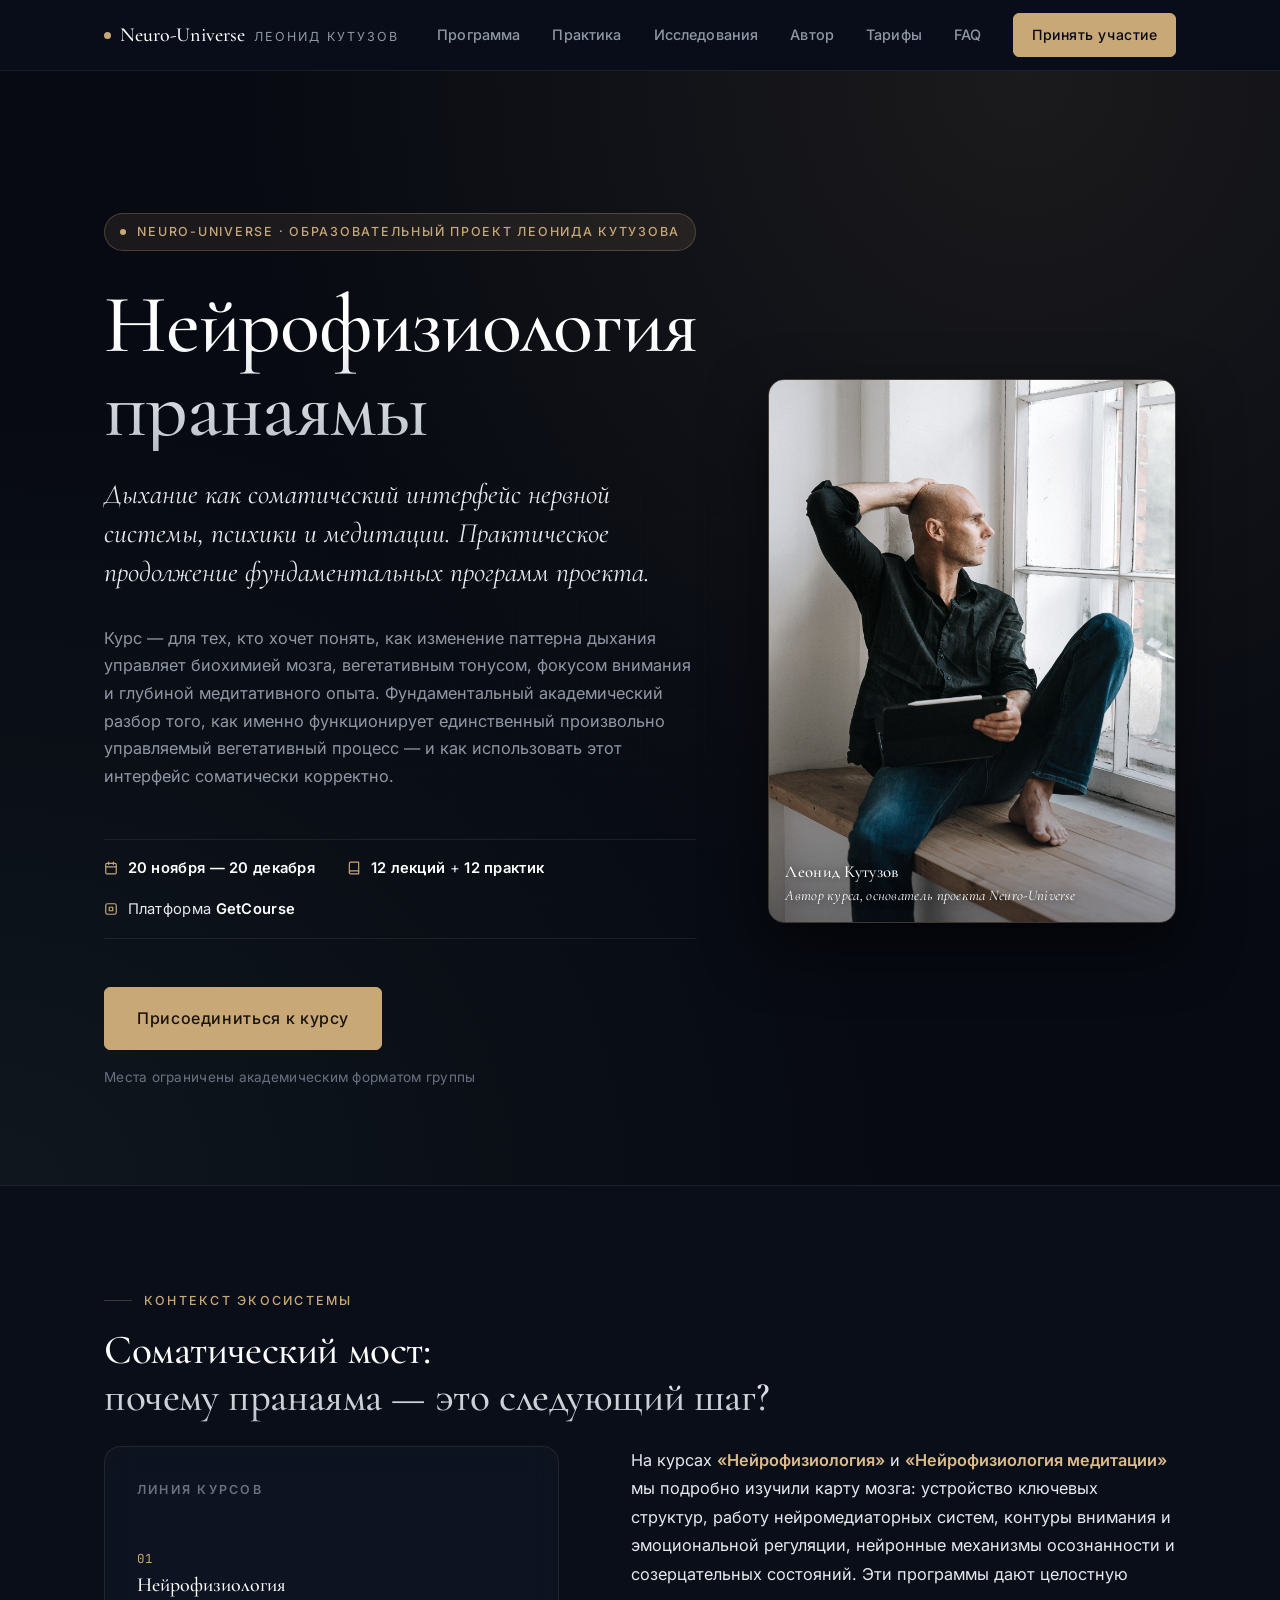
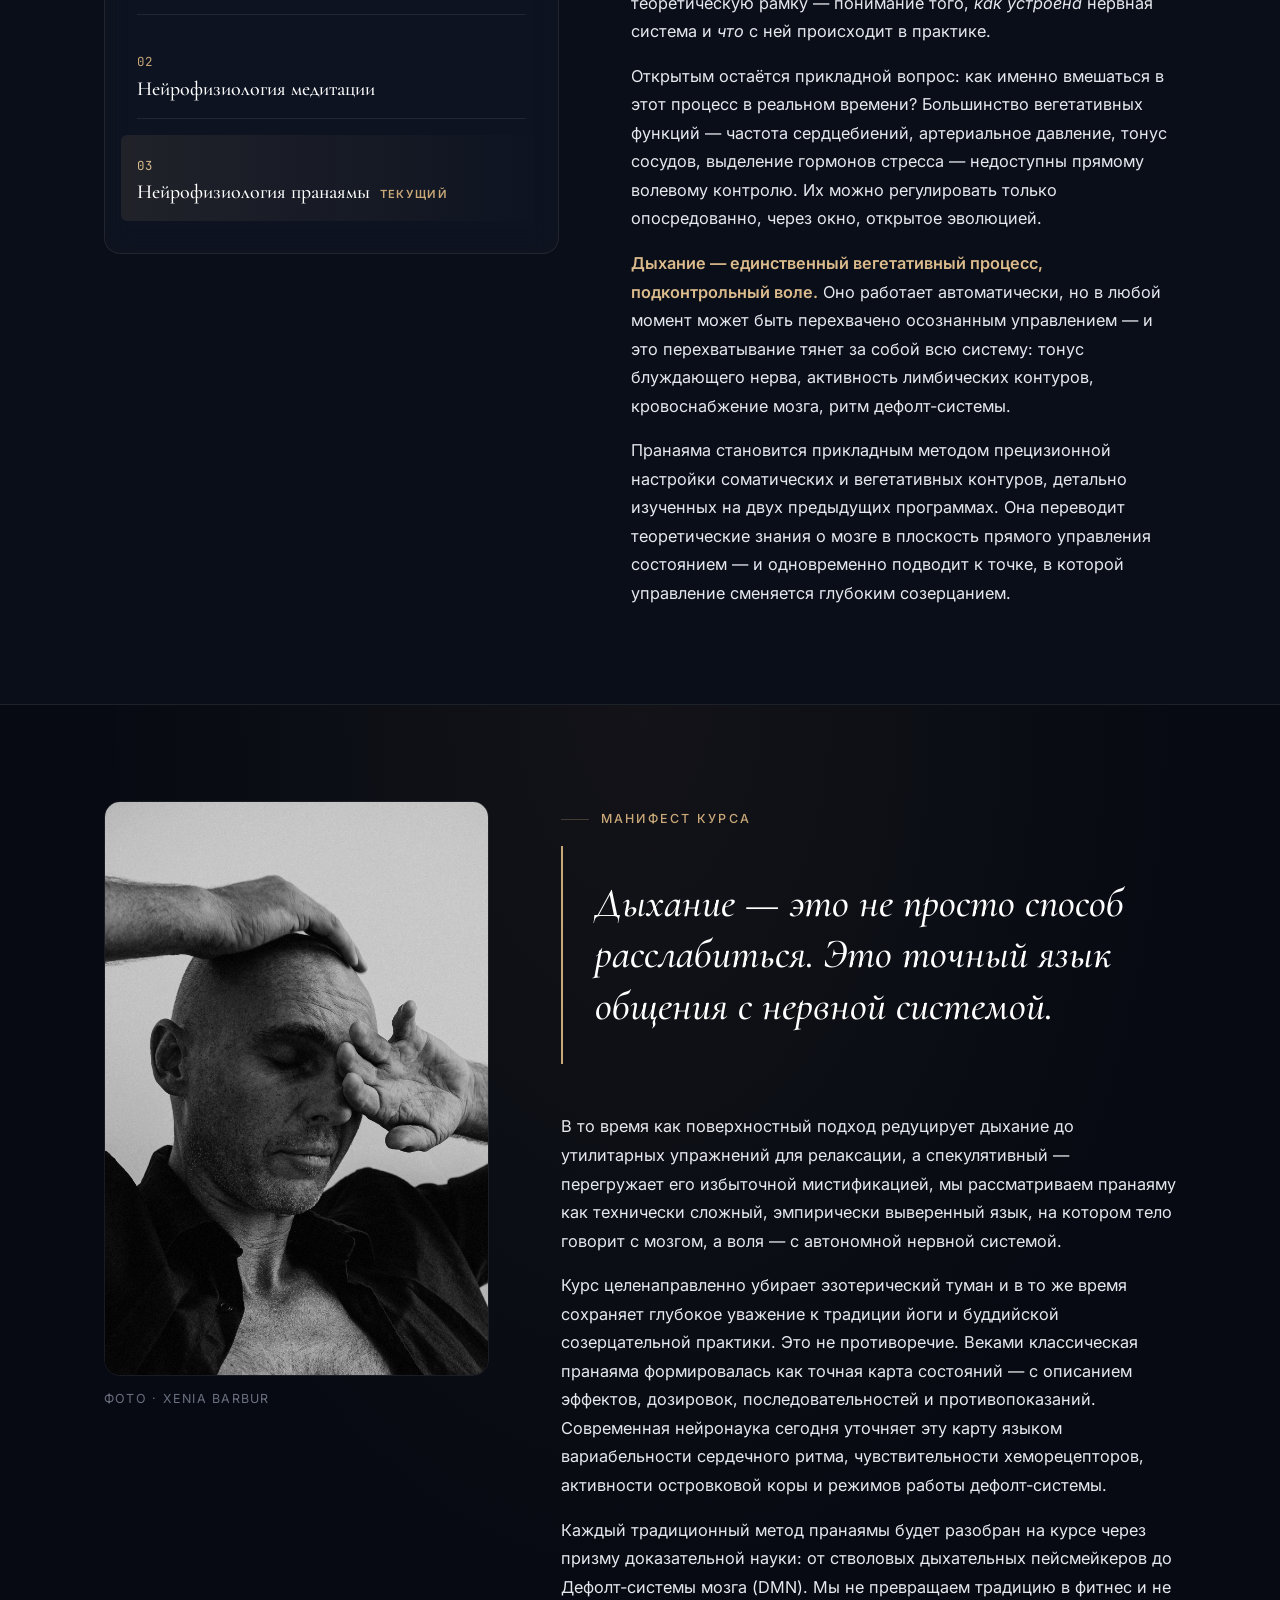
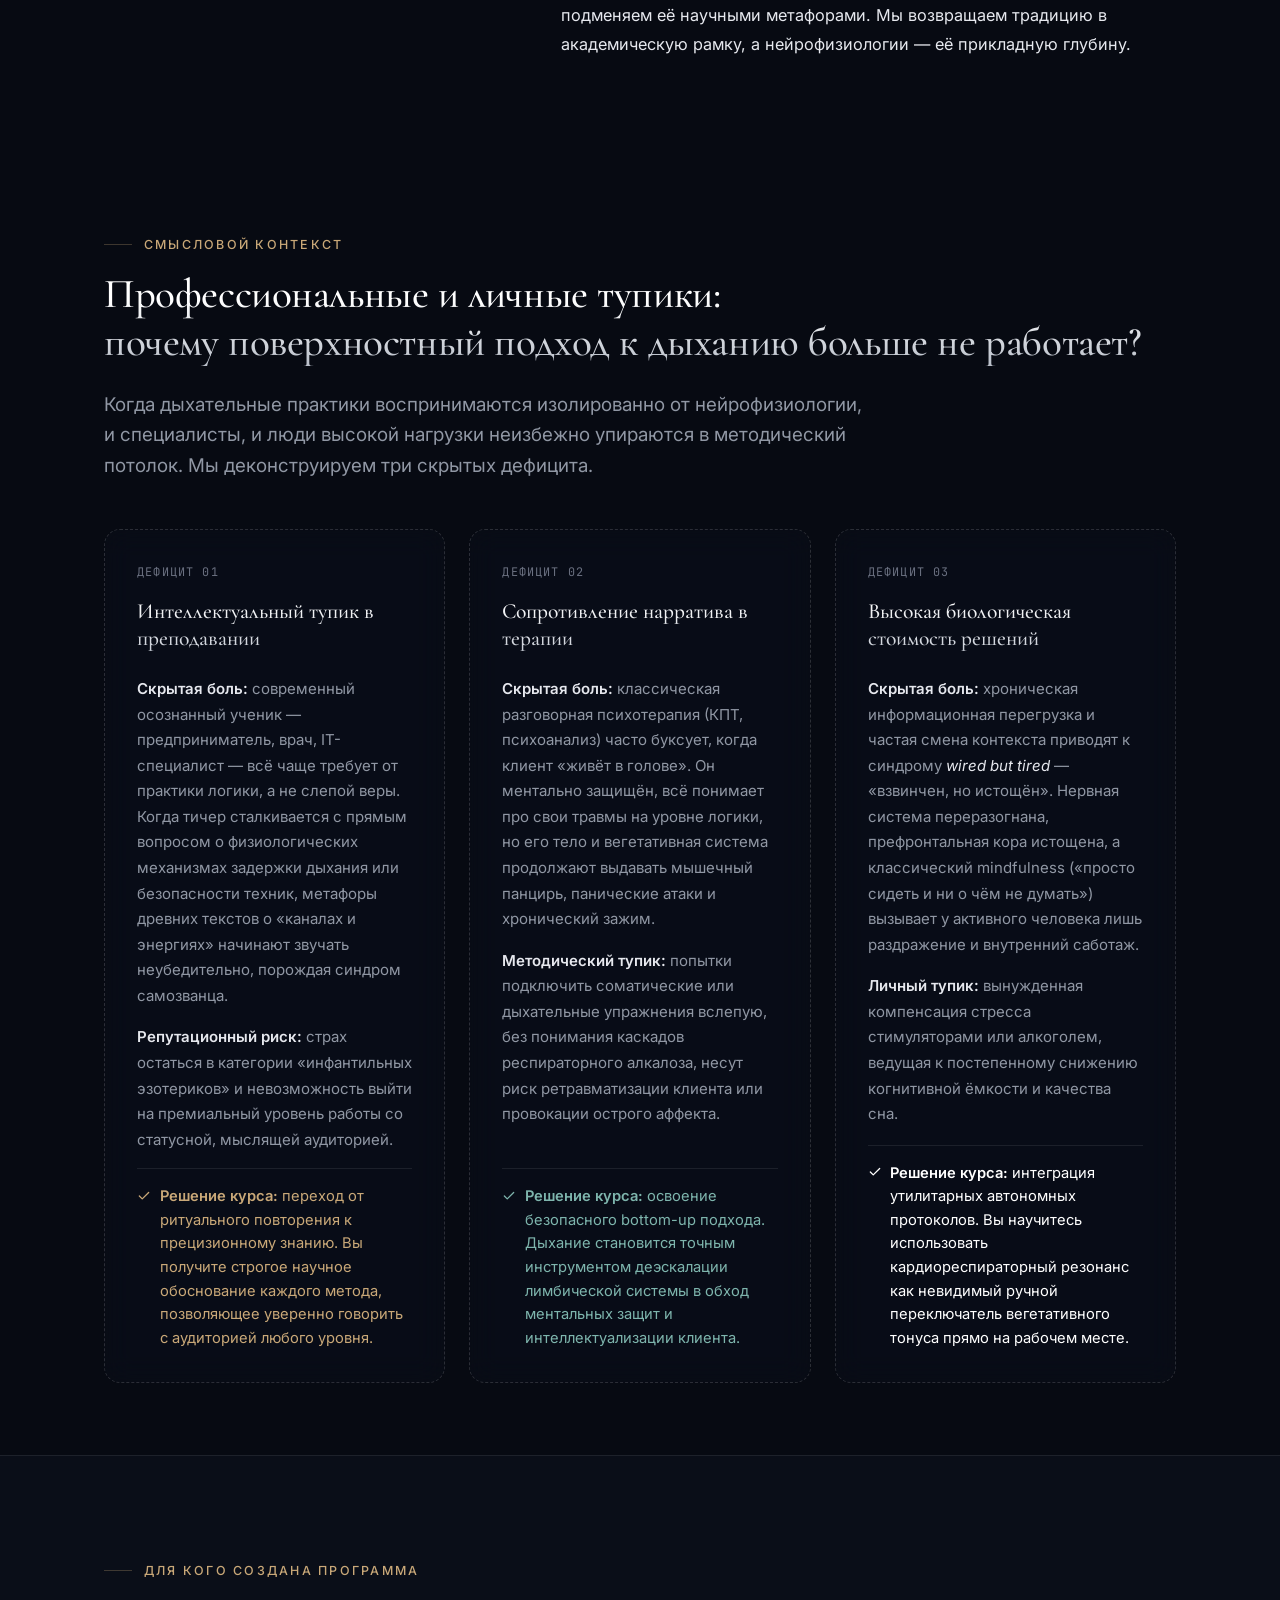
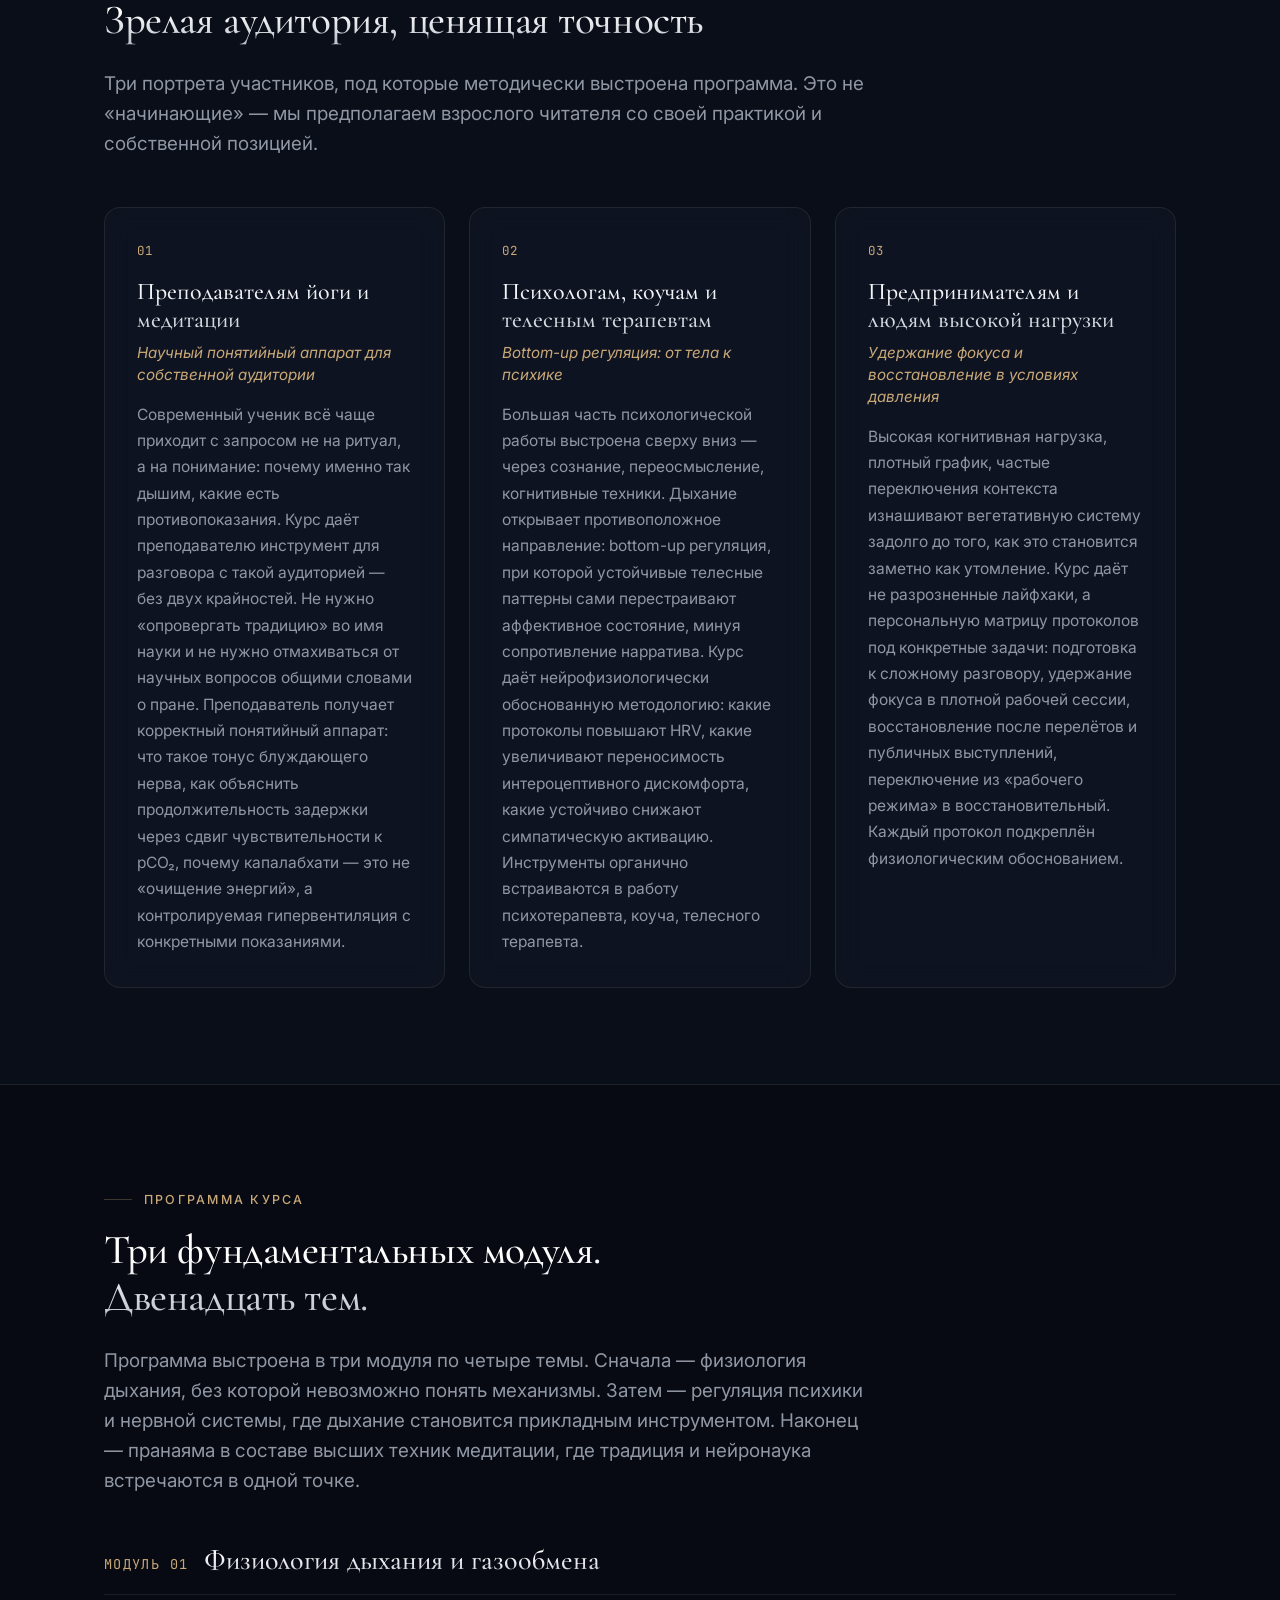
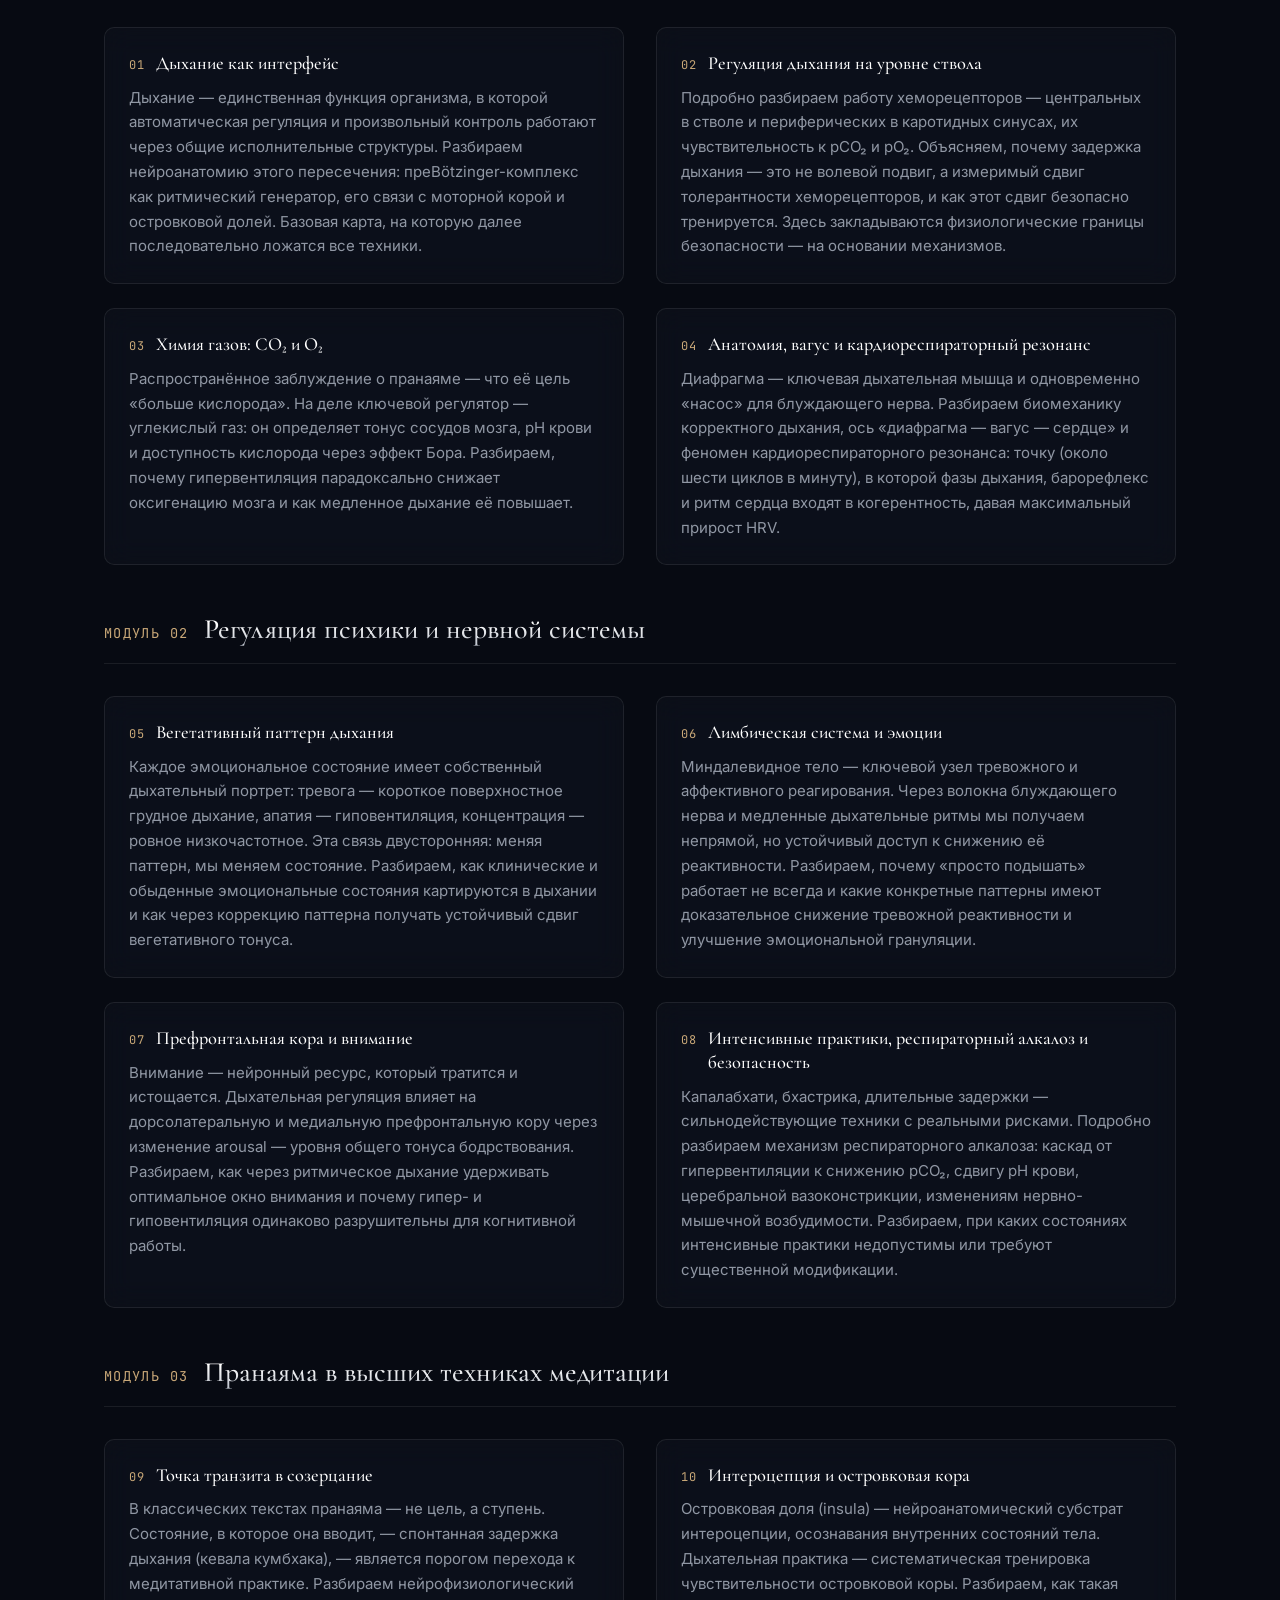
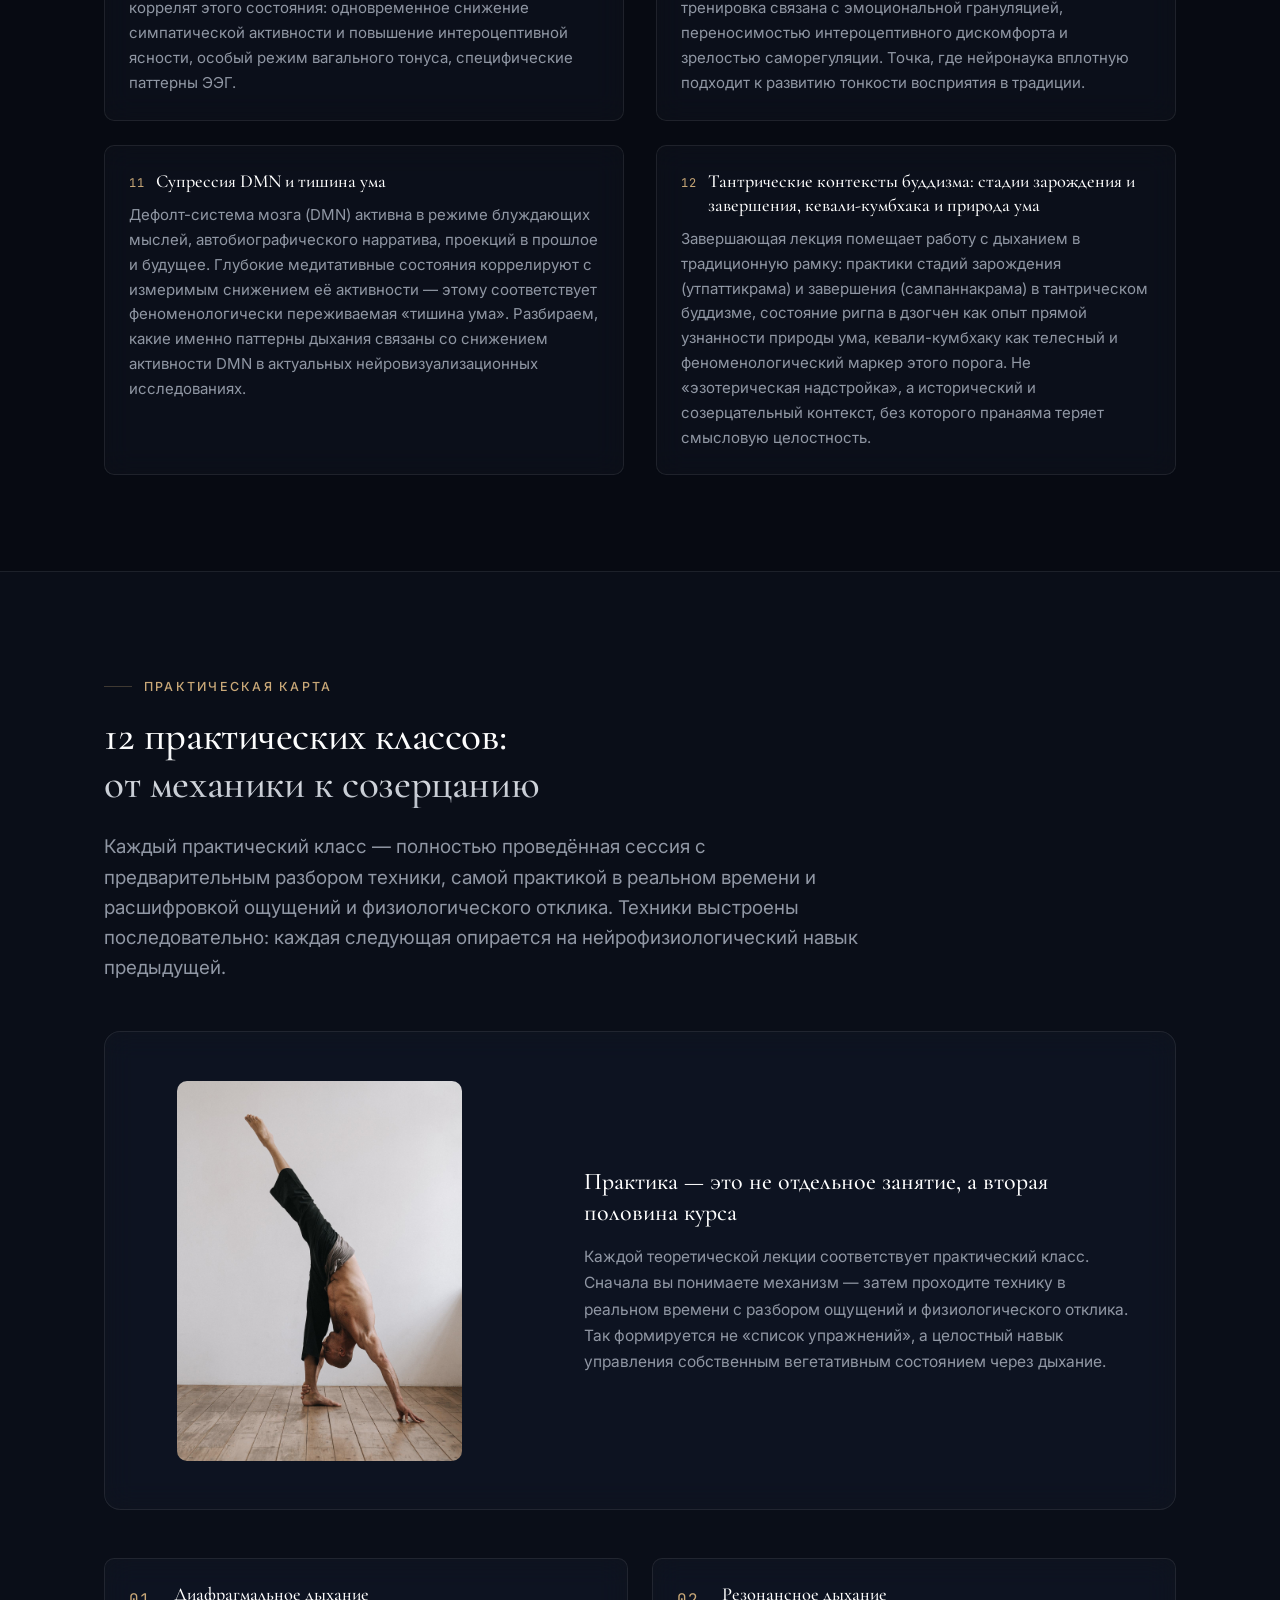
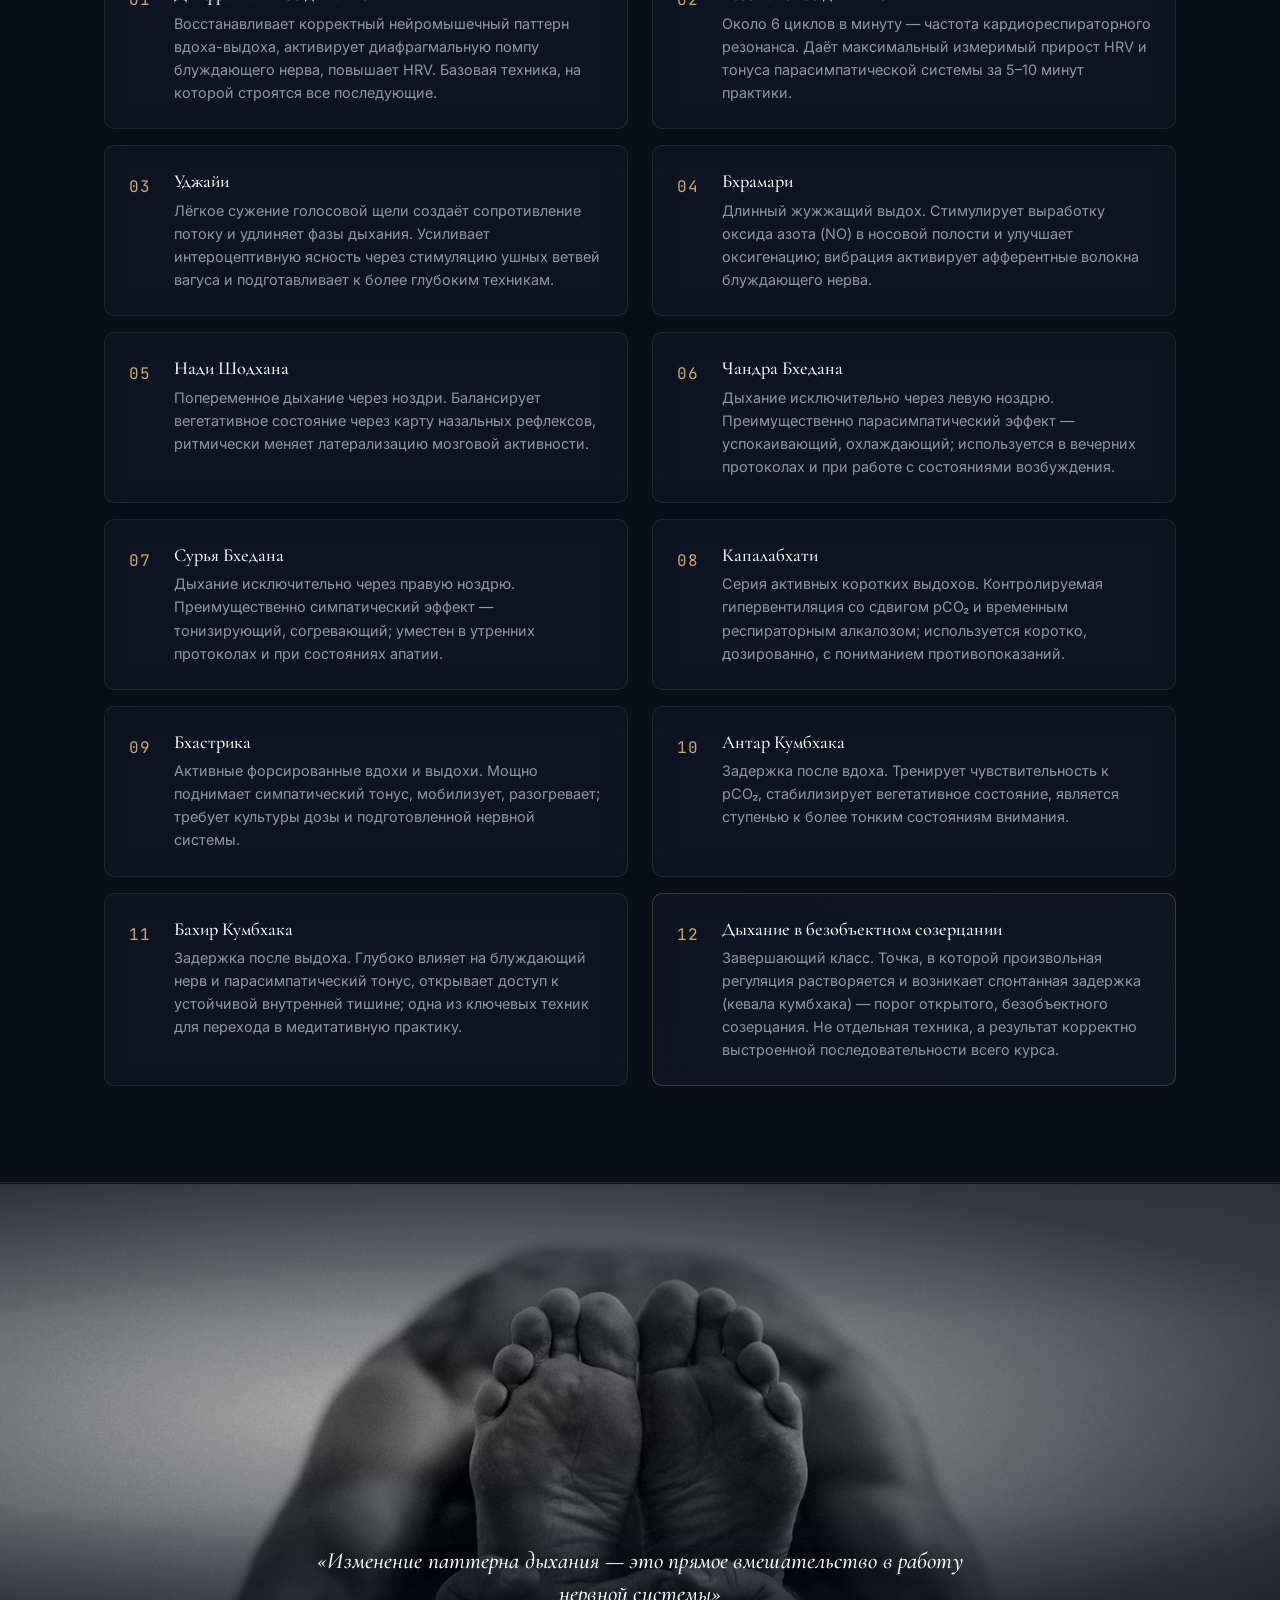
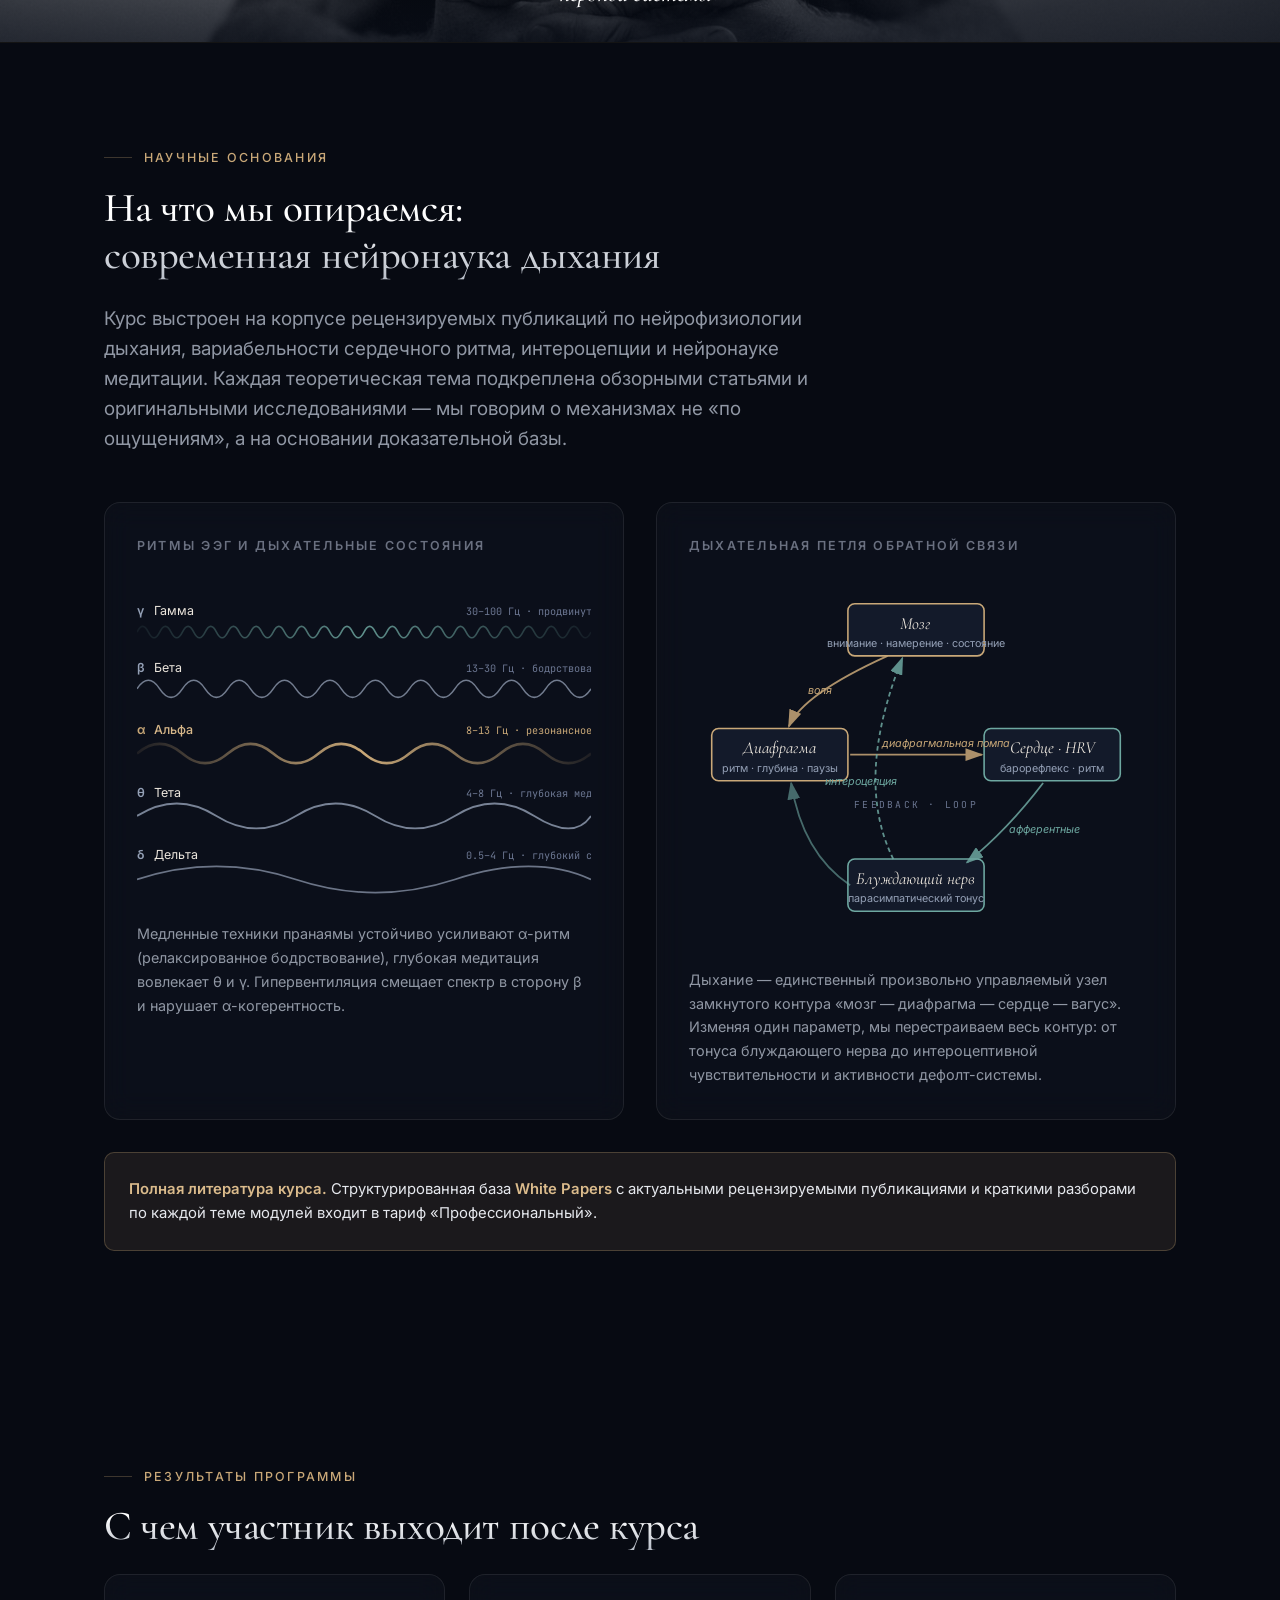
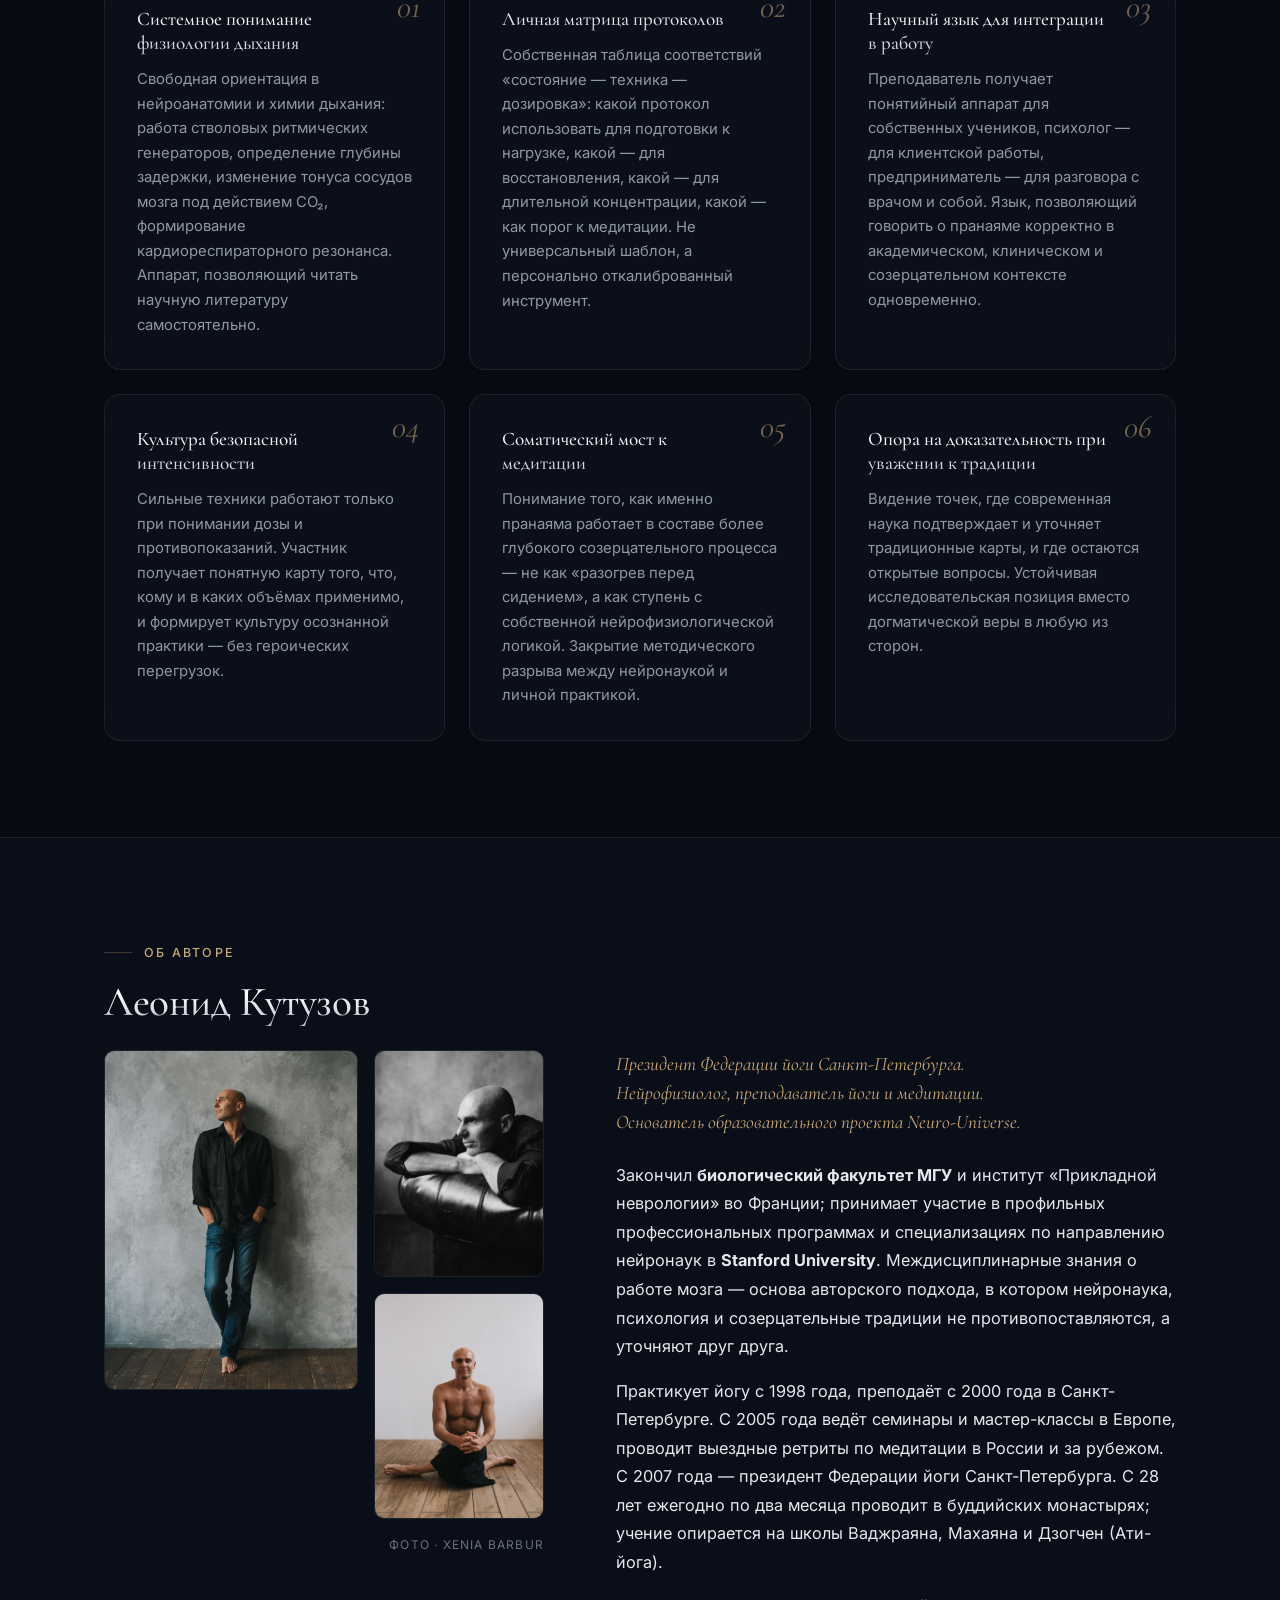
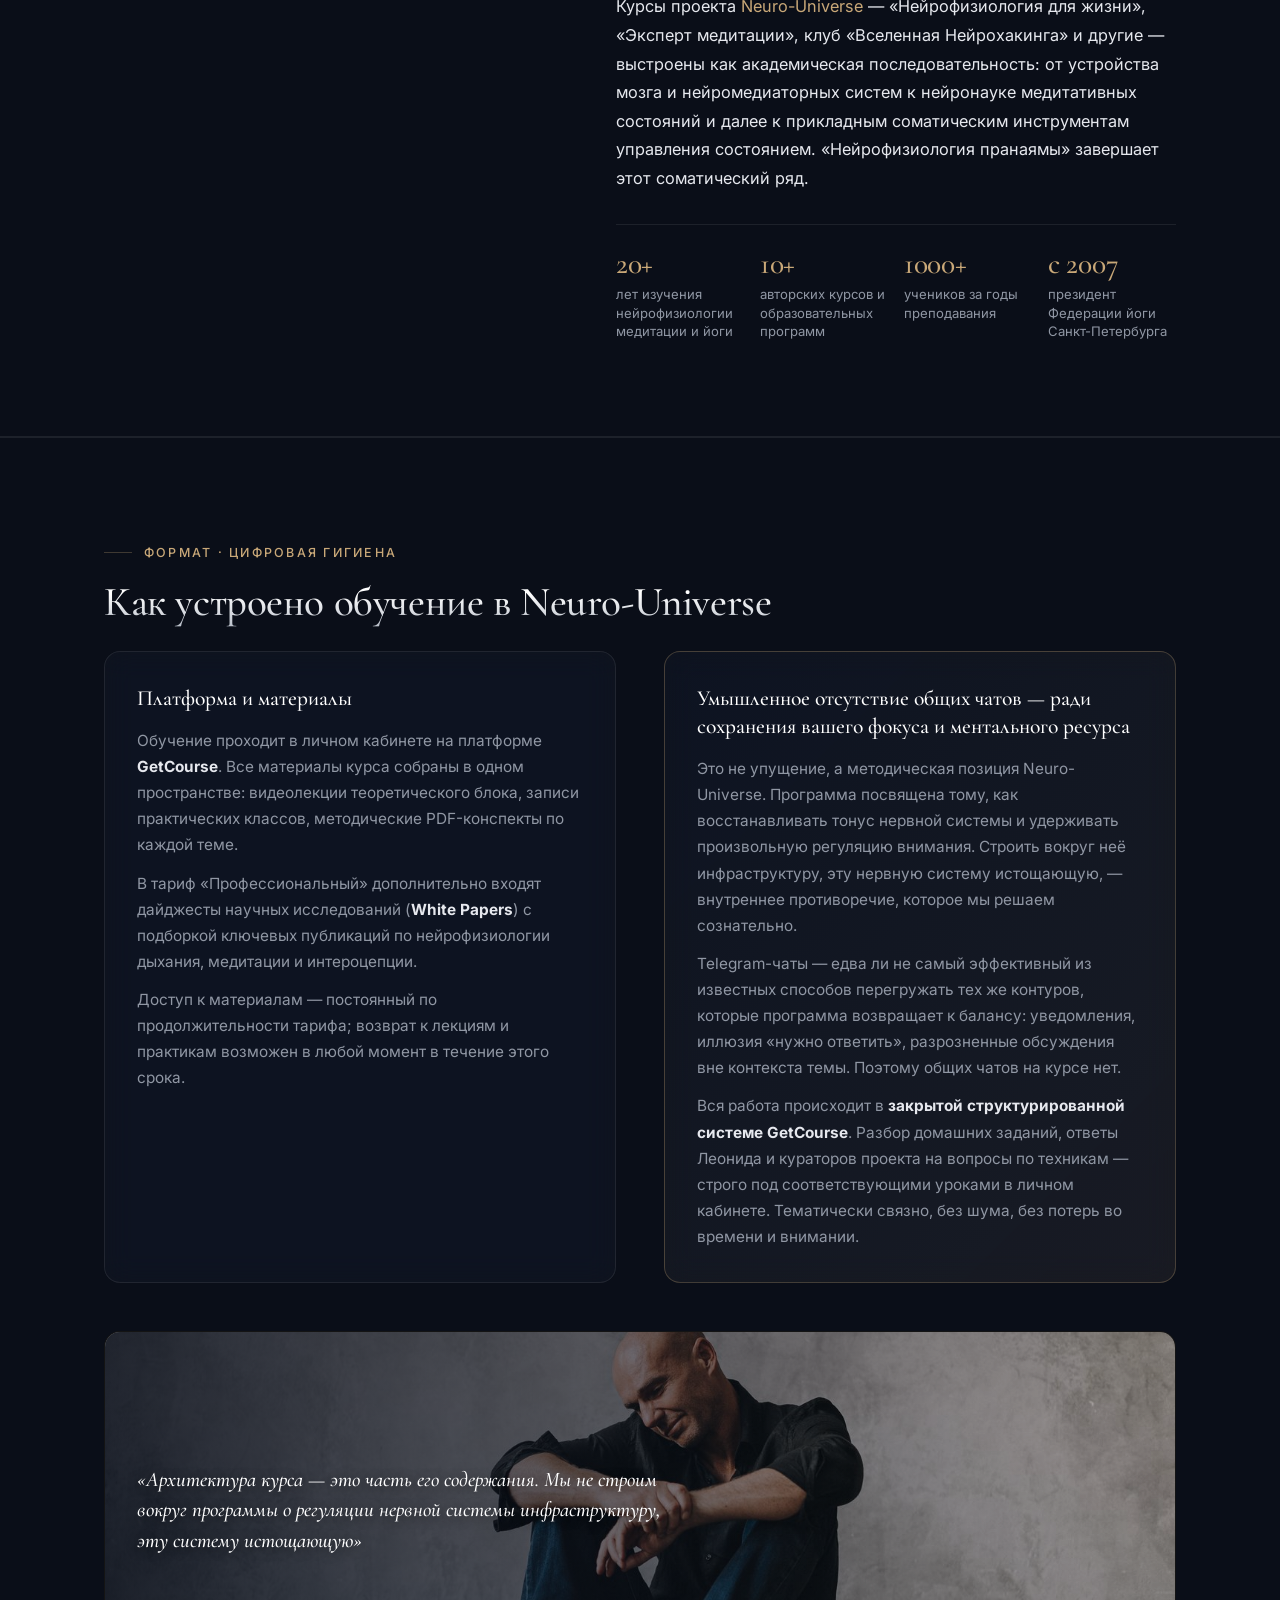
==== index.html @ c0054b35 "Новый блок 3½: Профессиональные дефициты и тупики Смысловой клей между Манифестом и Аудиториями. Дек" ====
<!doctype html>
<html lang="ru" data-theme="dark">
<head>
  <meta charset="utf-8">
  <meta name="viewport" content="width=device-width, initial-scale=1">
  <title>Нейрофизиология пранаямы — авторский курс Леонида Кутузова | Neuro-Universe</title>
  <meta name="description" content="Авторский курс Леонида Кутузова о дыхании как соматическом интерфейсе нервной системы, психики и медитации. 12 лекций + 12 практик, 20 ноября — 20 декабря, платформа GetCourse.">
  <meta name="author" content="Леонид Кутузов">
  <meta name="theme-color" content="#0a0f1a">

  <meta property="og:type" content="website">
  <meta property="og:locale" content="ru_RU">
  <meta property="og:title" content="Нейрофизиология пранаямы — Леонид Кутузов">
  <meta property="og:description" content="Дыхание как соматический интерфейс нервной системы, психики и медитации. Курс проекта Neuro-Universe.">
  <meta property="og:site_name" content="Neuro-Universe">
  <meta property="og:url" content="https://utromaya-code.github.io/kutuzov-pranayama-landing/">
  <link rel="canonical" href="https://utromaya-code.github.io/kutuzov-pranayama-landing/">

  <meta name="twitter:card" content="summary_large_image">
  <meta name="twitter:title" content="Нейрофизиология пранаямы — Леонид Кутузов">
  <meta name="twitter:description" content="Курс проекта Neuro-Universe. 12 лекций + 12 практик о дыхании как соматическом интерфейсе нервной системы.">

  <link rel="preconnect" href="https://fonts.googleapis.com">
  <link rel="preconnect" href="https://fonts.gstatic.com" crossorigin>
  <link href="https://fonts.googleapis.com/css2?family=Cormorant+Garamond:ital,wght@0,400;0,500;0,600;1,400;1,500&family=Inter:wght@300;400;500;600;700&family=JetBrains+Mono:wght@400;500&display=swap" rel="stylesheet">

  <link rel="stylesheet" href="styles.css">

  <script type="application/ld+json">
  {
    "@context": "https://schema.org",
    "@type": "Course",
    "name": "Нейрофизиология пранаямы",
    "description": "Авторский курс Леонида Кутузова о дыхании как соматическом интерфейсе нервной системы, психики и медитации.",
    "provider": {
      "@type": "Organization",
      "name": "Neuro-Universe",
      "sameAs": "https://neuro-universe.ru"
    },
    "instructor": {
      "@type": "Person",
      "name": "Леонид Кутузов"
    },
    "inLanguage": "ru",
    "courseMode": "online",
    "educationalLevel": "advanced"
  }
  </script>
</head>
<body>

  <!-- =================================================
       Header
       ================================================= -->
  <header class="site-header">
    <div class="container site-header__inner">
      <a href="#top" class="brand" aria-label="Neuro-Universe">
        <span class="brand__dot" aria-hidden="true"></span>
        Neuro-Universe
        <span class="brand__sub">Леонид Кутузов</span>
      </a>
      <nav class="nav" aria-label="Основная навигация">
        <ul class="nav__list">
          <li><a href="#program" class="nav__link">Программа</a></li>
          <li><a href="#practice" class="nav__link">Практика</a></li>
          <li><a href="#research" class="nav__link">Исследования</a></li>
          <li><a href="#author" class="nav__link">Автор</a></li>
          <li><a href="#pricing" class="nav__link">Тарифы</a></li>
          <li><a href="#faq" class="nav__link">FAQ</a></li>
        </ul>
        <a href="#pricing" class="nav__cta">Принять участие</a>
      </nav>
    </div>
  </header>

  <main id="top">

    <!-- =================================================
         Block 1. Hero
         ================================================= -->
    <section class="hero">
      <div class="container hero__inner">
        <div class="hero__content">
          <span class="hero__eyebrow">
            <span class="hero__eyebrow-dot" aria-hidden="true"></span>
            Neuro-Universe · Образовательный проект Леонида Кутузова
          </span>

          <h1 class="hero__title">Нейрофизиология<br>пранаямы</h1>

          <p class="hero__subtitle">
            Дыхание как соматический интерфейс нервной системы, психики и медитации. Практическое продолжение фундаментальных программ проекта.
          </p>

          <p class="hero__description">
            Курс — для тех, кто хочет понять, как изменение паттерна дыхания управляет биохимией мозга, вегетативным тонусом, фокусом внимания и глубиной медитативного опыта. Фундаментальный академический разбор того, как именно функционирует единственный произвольно управляемый вегетативный процесс — и как использовать этот интерфейс соматически корректно.
          </p>

          <div class="hero__meta" role="list">
            <div class="hero__meta-item" role="listitem">
              <svg class="hero__meta-icon" viewBox="0 0 24 24" fill="none" stroke="currentColor" stroke-width="2" stroke-linecap="round" stroke-linejoin="round" aria-hidden="true">
                <rect x="3" y="4" width="18" height="18" rx="2"></rect>
                <path d="M16 2v4M8 2v4M3 10h18"></path>
              </svg>
              <span><strong>20 ноября — 20 декабря</strong></span>
            </div>
            <div class="hero__meta-item" role="listitem">
              <svg class="hero__meta-icon" viewBox="0 0 24 24" fill="none" stroke="currentColor" stroke-width="2" stroke-linecap="round" stroke-linejoin="round" aria-hidden="true">
                <path d="M4 19.5A2.5 2.5 0 0 1 6.5 17H20"></path>
                <path d="M6.5 2H20v20H6.5A2.5 2.5 0 0 1 4 19.5v-15A2.5 2.5 0 0 1 6.5 2z"></path>
              </svg>
              <span><strong>12 лекций</strong> + <strong>12 практик</strong></span>
            </div>
            <div class="hero__meta-item" role="listitem">
              <svg class="hero__meta-icon" viewBox="0 0 24 24" fill="none" stroke="currentColor" stroke-width="2" stroke-linecap="round" stroke-linejoin="round" aria-hidden="true">
                <rect x="3" y="3" width="18" height="18" rx="3"></rect>
                <path d="M9 9h6v6H9z"></path>
              </svg>
              <span>Платформа <strong>GetCourse</strong></span>
            </div>
          </div>

          <div class="hero__cta">
            <a href="#pricing" class="btn btn--primary btn--large">Присоединиться к курсу</a>
            <span class="hero__cta-note">Места ограничены академическим форматом группы</span>
          </div>
        </div>

        <div class="hero__visual">
          <figure class="hero__photo-frame">
            <img class="hero__photo" src="assets/leonid-hero.jpg" alt="Леонид Кутузов — автор курса «Нейрофизиология пранаямы»" loading="eager" width="960" height="1280">
            <figcaption class="hero__photo-caption">
              <strong>Леонид Кутузов</strong>
              Автор курса, основатель проекта Neuro-Universe
            </figcaption>
          </figure>
        </div>
      </div>
    </section>

    <!-- =================================================
         Block 2. Ecosystem context
         ================================================= -->
    <section class="section section--soft" id="ecosystem">
      <div class="container">
        <span class="section__eyebrow">Контекст экосистемы</span>
        <h2 class="section__title">Соматический мост:<br>почему пранаяма — это следующий шаг?</h2>

        <div class="ecosystem__grid">
          <aside class="ecosystem__chain" aria-label="Курсы экосистемы Neuro-Universe">
            <p class="ecosystem__chain-title">Линия курсов</p>
            <div class="ecosystem__step">
              <span class="ecosystem__step-num">01</span>
              <p class="ecosystem__step-name">Нейрофизиология</p>
            </div>
            <div class="ecosystem__step">
              <span class="ecosystem__step-num">02</span>
              <p class="ecosystem__step-name">Нейрофизиология медитации</p>
            </div>
            <div class="ecosystem__step ecosystem__step--current">
              <span class="ecosystem__step-num">03</span>
              <p class="ecosystem__step-name">Нейрофизиология пранаямы<span class="ecosystem__step-tag">Текущий</span></p>
            </div>
          </aside>

          <div class="ecosystem__text">
            <p>На курсах <strong>«Нейрофизиология»</strong> и <strong>«Нейрофизиология медитации»</strong> мы подробно изучили карту мозга: устройство ключевых структур, работу нейромедиаторных систем, контуры внимания и эмоциональной регуляции, нейронные механизмы осознанности и созерцательных состояний. Эти программы дают целостную теоретическую рамку — понимание того, <em>как устроена</em> нервная система и <em>что</em> с ней происходит в практике.</p>

            <p>Открытым остаётся прикладной вопрос: как именно вмешаться в этот процесс в реальном времени? Большинство вегетативных функций — частота сердцебиений, артериальное давление, тонус сосудов, выделение гормонов стресса — недоступны прямому волевому контролю. Их можно регулировать только опосредованно, через окно, открытое эволюцией.</p>

            <p><strong>Дыхание — единственный вегетативный процесс, подконтрольный воле.</strong> Оно работает автоматически, но в любой момент может быть перехвачено осознанным управлением — и это перехватывание тянет за собой всю систему: тонус блуждающего нерва, активность лимбических контуров, кровоснабжение мозга, ритм дефолт-системы.</p>

            <p>Пранаяма становится прикладным методом прецизионной настройки соматических и вегетативных контуров, детально изученных на двух предыдущих программах. Она переводит теоретические знания о мозге в плоскость прямого управления состоянием — и одновременно подводит к точке, в которой управление сменяется глубоким созерцанием.</p>
          </div>
        </div>
      </div>
    </section>

    <!-- =================================================
         Block 3. Manifesto
         ================================================= -->
    <section class="section manifesto">
      <div class="container">
        <div class="manifesto__layout">
          <figure class="manifesto__visual">
            <img class="manifesto__photo" src="assets/leonid-manifesto.jpg" alt="Портрет Леонида Кутузова" loading="lazy" width="960" height="1280">
            <figcaption class="manifesto__photo-credit">фото · Xenia Barbur</figcaption>
          </figure>

          <div class="manifesto__inner">
            <span class="section__eyebrow">Манифест курса</span>

            <blockquote class="manifesto__quote">
              Дыхание — это не просто способ расслабиться. Это точный язык общения с нервной системой.
            </blockquote>

            <div class="manifesto__text">
              <p>В то время как поверхностный подход редуцирует дыхание до утилитарных упражнений для релаксации, а спекулятивный — перегружает его избыточной мистификацией, мы рассматриваем пранаяму как технически сложный, эмпирически выверенный язык, на котором тело говорит с мозгом, а воля — с автономной нервной системой.</p>

              <p>Курс целенаправленно убирает эзотерический туман и в то же время сохраняет глубокое уважение к традиции йоги и буддийской созерцательной практики. Это не противоречие. Веками классическая пранаяма формировалась как точная карта состояний — с описанием эффектов, дозировок, последовательностей и противопоказаний. Современная нейронаука сегодня уточняет эту карту языком вариабельности сердечного ритма, чувствительности хеморецепторов, активности островковой коры и режимов работы дефолт-системы.</p>

              <p>Каждый традиционный метод пранаямы будет разобран на курсе через призму доказательной науки: от стволовых дыхательных пейсмейкеров до Дефолт-системы мозга (DMN). Мы не превращаем традицию в фитнес и не подменяем её научными метафорами. Мы возвращаем традицию в академическую рамку, а нейрофизиологии — её прикладную глубину.</p>
            </div>
          </div>
        </div>
      </div>
    </section>

    <!-- =================================================
         Block 3½. Professional deadlocks
         ================================================= -->
    <section class="section section--tight" id="deadlocks">
      <div class="container">
        <span class="section__eyebrow">Смысловой контекст</span>
        <h2 class="section__title">Профессиональные и личные тупики:<br>почему поверхностный подход к дыханию больше не работает?</h2>
        <p class="section__lead">Когда дыхательные практики воспринимаются изолированно от нейрофизиологии, и специалисты, и люди высокой нагрузки неизбежно упираются в методический потолок. Мы деконструируем три скрытых дефицита.</p>

        <div class="deadlocks__grid">
          <article class="deadlock">
            <span class="deadlock__num">Дефицит 01</span>
            <h3 class="deadlock__title">Интеллектуальный тупик в преподавании</h3>

            <p class="deadlock__text">
              <strong>Скрытая боль:</strong> современный осознанный ученик — предприниматель, врач, IT-специалист — всё чаще требует от практики логики, а не слепой веры. Когда тичер сталкивается с прямым вопросом о физиологических механизмах задержки дыхания или безопасности техник, метафоры древних текстов о «каналах и энергиях» начинают звучать неубедительно, порождая синдром самозванца.
            </p>
            <p class="deadlock__text">
              <strong>Репутационный риск:</strong> страх остаться в категории «инфантильных эзотериков» и невозможность выйти на премиальный уровень работы со статусной, мыслящей аудиторией.
            </p>
            <p class="deadlock__solution deadlock__solution--accent">
              <svg class="deadlock__check" viewBox="0 0 24 24" fill="none" stroke="currentColor" stroke-width="2.2" stroke-linecap="round" stroke-linejoin="round" aria-hidden="true"><polyline points="20 6 9 17 4 12"></polyline></svg>
              <span><strong>Решение курса:</strong> переход от ритуального повторения к прецизионному знанию. Вы получите строгое научное обоснование каждого метода, позволяющее уверенно говорить с аудиторией любого уровня.</span>
            </p>
          </article>

          <article class="deadlock">
            <span class="deadlock__num">Дефицит 02</span>
            <h3 class="deadlock__title">Сопротивление нарратива в терапии</h3>

            <p class="deadlock__text">
              <strong>Скрытая боль:</strong> классическая разговорная психотерапия (КПТ, психоанализ) часто буксует, когда клиент «живёт в голове». Он ментально защищён, всё понимает про свои травмы на уровне логики, но его тело и вегетативная система продолжают выдавать мышечный панцирь, панические атаки и хронический зажим.
            </p>
            <p class="deadlock__text">
              <strong>Методический тупик:</strong> попытки подключить соматические или дыхательные упражнения вслепую, без понимания каскадов респираторного алкалоза, несут риск ретравматизации клиента или провокации острого аффекта.
            </p>
            <p class="deadlock__solution deadlock__solution--science">
              <svg class="deadlock__check" viewBox="0 0 24 24" fill="none" stroke="currentColor" stroke-width="2.2" stroke-linecap="round" stroke-linejoin="round" aria-hidden="true"><polyline points="20 6 9 17 4 12"></polyline></svg>
              <span><strong>Решение курса:</strong> освоение безопасного bottom-up подхода. Дыхание становится точным инструментом деэскалации лимбической системы в обход ментальных защит и интеллектуализации клиента.</span>
            </p>
          </article>

          <article class="deadlock">
            <span class="deadlock__num">Дефицит 03</span>
            <h3 class="deadlock__title">Высокая биологическая стоимость решений</h3>

            <p class="deadlock__text">
              <strong>Скрытая боль:</strong> хроническая информационная перегрузка и частая смена контекста приводят к синдрому <em>wired but tired</em> — «взвинчен, но истощён». Нервная система переразогнана, префронтальная кора истощена, а классический mindfulness («просто сидеть и ни о чём не думать») вызывает у активного человека лишь раздражение и внутренний саботаж.
            </p>
            <p class="deadlock__text">
              <strong>Личный тупик:</strong> вынужденная компенсация стресса стимуляторами или алкоголем, ведущая к постепенному снижению когнитивной ёмкости и качества сна.
            </p>
            <p class="deadlock__solution deadlock__solution--strong">
              <svg class="deadlock__check" viewBox="0 0 24 24" fill="none" stroke="currentColor" stroke-width="2.2" stroke-linecap="round" stroke-linejoin="round" aria-hidden="true"><polyline points="20 6 9 17 4 12"></polyline></svg>
              <span><strong>Решение курса:</strong> интеграция утилитарных автономных протоколов. Вы научитесь использовать кардиореспираторный резонанс как невидимый ручной переключатель вегетативного тонуса прямо на рабочем месте.</span>
            </p>
          </article>
        </div>
      </div>
    </section>

    <!-- =================================================
         Block 4. Audiences
         ================================================= -->
    <section class="section section--soft" id="audiences">
      <div class="container">
        <span class="section__eyebrow">Для кого создана программа</span>
        <h2 class="section__title">Зрелая аудитория, ценящая точность</h2>
        <p class="section__lead">Три портрета участников, под которые методически выстроена программа. Это не «начинающие» — мы предполагаем взрослого читателя со своей практикой и собственной позицией.</p>

        <div class="audiences__grid">
          <article class="audience-card">
            <span class="audience-card__num">01</span>
            <h3 class="audience-card__title">Преподавателям йоги и медитации</h3>
            <p class="audience-card__subtitle">Научный понятийный аппарат для собственной аудитории</p>
            <p class="audience-card__text">Современный ученик всё чаще приходит с запросом не на ритуал, а на понимание: почему именно так дышим, какие есть противопоказания. Курс даёт преподавателю инструмент для разговора с такой аудиторией — без двух крайностей. Не нужно «опровергать традицию» во имя науки и не нужно отмахиваться от научных вопросов общими словами о пране. Преподаватель получает корректный понятийный аппарат: что такое тонус блуждающего нерва, как объяснить продолжительность задержки через сдвиг чувствительности к pCO₂, почему капалабхати — это не «очищение энергий», а контролируемая гипервентиляция с конкретными показаниями.</p>
          </article>

          <article class="audience-card">
            <span class="audience-card__num">02</span>
            <h3 class="audience-card__title">Психологам, коучам и телесным терапевтам</h3>
            <p class="audience-card__subtitle">Bottom-up регуляция: от тела к психике</p>
            <p class="audience-card__text">Большая часть психологической работы выстроена сверху вниз — через сознание, переосмысление, когнитивные техники. Дыхание открывает противоположное направление: bottom-up регуляция, при которой устойчивые телесные паттерны сами перестраивают аффективное состояние, минуя сопротивление нарратива. Курс даёт нейрофизиологически обоснованную методологию: какие протоколы повышают HRV, какие увеличивают переносимость интероцептивного дискомфорта, какие устойчиво снижают симпатическую активацию. Инструменты органично встраиваются в работу психотерапевта, коуча, телесного терапевта.</p>
          </article>

          <article class="audience-card">
            <span class="audience-card__num">03</span>
            <h3 class="audience-card__title">Предпринимателям и людям высокой нагрузки</h3>
            <p class="audience-card__subtitle">Удержание фокуса и восстановление в условиях давления</p>
            <p class="audience-card__text">Высокая когнитивная нагрузка, плотный график, частые переключения контекста изнашивают вегетативную систему задолго до того, как это становится заметно как утомление. Курс даёт не разрозненные лайфхаки, а персональную матрицу протоколов под конкретные задачи: подготовка к сложному разговору, удержание фокуса в плотной рабочей сессии, восстановление после перелётов и публичных выступлений, переключение из «рабочего режима» в восстановительный. Каждый протокол подкреплён физиологическим обоснованием.</p>
          </article>
        </div>
      </div>
    </section>

    <!-- =================================================
         Block 5. Program
         ================================================= -->
    <section class="section" id="program">
      <div class="container">
        <span class="section__eyebrow">Программа курса</span>
        <h2 class="section__title">Три фундаментальных модуля.<br>Двенадцать тем.</h2>
        <p class="section__lead">Программа выстроена в три модуля по четыре темы. Сначала — физиология дыхания, без которой невозможно понять механизмы. Затем — регуляция психики и нервной системы, где дыхание становится прикладным инструментом. Наконец — пранаяма в составе высших техник медитации, где традиция и нейронаука встречаются в одной точке.</p>

        <!-- Module 1 -->
        <article class="module">
          <header class="module__header">
            <span class="module__num">Модуль 01</span>
            <h3 class="module__title">Физиология дыхания и газообмена</h3>
          </header>
          <div class="themes">
            <article class="theme">
              <div class="theme__head">
                <span class="theme__num">01</span>
                <h4 class="theme__title">Дыхание как интерфейс</h4>
              </div>
              <p class="theme__text">Дыхание — единственная функция организма, в которой автоматическая регуляция и произвольный контроль работают через общие исполнительные структуры. Разбираем нейроанатомию этого пересечения: преBötzinger-комплекс как ритмический генератор, его связи с моторной корой и островковой долей. Базовая карта, на которую далее последовательно ложатся все техники.</p>
            </article>
            <article class="theme">
              <div class="theme__head">
                <span class="theme__num">02</span>
                <h4 class="theme__title">Регуляция дыхания на уровне ствола</h4>
              </div>
              <p class="theme__text">Подробно разбираем работу хеморецепторов — центральных в стволе и периферических в каротидных синусах, их чувствительность к pCO₂ и pO₂. Объясняем, почему задержка дыхания — это не волевой подвиг, а измеримый сдвиг толерантности хеморецепторов, и как этот сдвиг безопасно тренируется. Здесь закладываются физиологические границы безопасности — на основании механизмов.</p>
            </article>
            <article class="theme">
              <div class="theme__head">
                <span class="theme__num">03</span>
                <h4 class="theme__title">Химия газов: CO₂ и O₂</h4>
              </div>
              <p class="theme__text">Распространённое заблуждение о пранаяме — что её цель «больше кислорода». На деле ключевой регулятор — углекислый газ: он определяет тонус сосудов мозга, pH крови и доступность кислорода через эффект Бора. Разбираем, почему гипервентиляция парадоксально снижает оксигенацию мозга и как медленное дыхание её повышает.</p>
            </article>
            <article class="theme">
              <div class="theme__head">
                <span class="theme__num">04</span>
                <h4 class="theme__title">Анатомия, вагус и кардиореспираторный резонанс</h4>
              </div>
              <p class="theme__text">Диафрагма — ключевая дыхательная мышца и одновременно «насос» для блуждающего нерва. Разбираем биомеханику корректного дыхания, ось «диафрагма — вагус — сердце» и феномен кардиореспираторного резонанса: точку (около шести циклов в минуту), в которой фазы дыхания, барорефлекс и ритм сердца входят в когерентность, давая максимальный прирост HRV.</p>
            </article>
          </div>
        </article>

        <!-- Module 2 -->
        <article class="module">
          <header class="module__header">
            <span class="module__num">Модуль 02</span>
            <h3 class="module__title">Регуляция психики и нервной системы</h3>
          </header>
          <div class="themes">
            <article class="theme">
              <div class="theme__head">
                <span class="theme__num">05</span>
                <h4 class="theme__title">Вегетативный паттерн дыхания</h4>
              </div>
              <p class="theme__text">Каждое эмоциональное состояние имеет собственный дыхательный портрет: тревога — короткое поверхностное грудное дыхание, апатия — гиповентиляция, концентрация — ровное низкочастотное. Эта связь двусторонняя: меняя паттерн, мы меняем состояние. Разбираем, как клинические и обыденные эмоциональные состояния картируются в дыхании и как через коррекцию паттерна получать устойчивый сдвиг вегетативного тонуса.</p>
            </article>
            <article class="theme">
              <div class="theme__head">
                <span class="theme__num">06</span>
                <h4 class="theme__title">Лимбическая система и эмоции</h4>
              </div>
              <p class="theme__text">Миндалевидное тело — ключевой узел тревожного и аффективного реагирования. Через волокна блуждающего нерва и медленные дыхательные ритмы мы получаем непрямой, но устойчивый доступ к снижению её реактивности. Разбираем, почему «просто подышать» работает не всегда и какие конкретные паттерны имеют доказательное снижение тревожной реактивности и улучшение эмоциональной грануляции.</p>
            </article>
            <article class="theme">
              <div class="theme__head">
                <span class="theme__num">07</span>
                <h4 class="theme__title">Префронтальная кора и внимание</h4>
              </div>
              <p class="theme__text">Внимание — нейронный ресурс, который тратится и истощается. Дыхательная регуляция влияет на дорсолатеральную и медиальную префронтальную кору через изменение arousal — уровня общего тонуса бодрствования. Разбираем, как через ритмическое дыхание удерживать оптимальное окно внимания и почему гипер- и гиповентиляция одинаково разрушительны для когнитивной работы.</p>
            </article>
            <article class="theme">
              <div class="theme__head">
                <span class="theme__num">08</span>
                <h4 class="theme__title">Интенсивные практики, респираторный алкалоз и безопасность</h4>
              </div>
              <p class="theme__text">Капалабхати, бхастрика, длительные задержки — сильнодействующие техники с реальными рисками. Подробно разбираем механизм респираторного алкалоза: каскад от гипервентиляции к снижению pCO₂, сдвигу pH крови, церебральной вазоконстрикции, изменениям нервно-мышечной возбудимости. Разбираем, при каких состояниях интенсивные практики недопустимы или требуют существенной модификации.</p>
            </article>
          </div>
        </article>

        <!-- Module 3 -->
        <article class="module">
          <header class="module__header">
            <span class="module__num">Модуль 03</span>
            <h3 class="module__title">Пранаяма в высших техниках медитации</h3>
          </header>
          <div class="themes">
            <article class="theme">
              <div class="theme__head">
                <span class="theme__num">09</span>
                <h4 class="theme__title">Точка транзита в созерцание</h4>
              </div>
              <p class="theme__text">В классических текстах пранаяма — не цель, а ступень. Состояние, в которое она вводит, — спонтанная задержка дыхания (кевала кумбхака), — является порогом перехода к медитативной практике. Разбираем нейрофизиологический коррелят этого состояния: одновременное снижение симпатической активности и повышение интероцептивной ясности, особый режим вагального тонуса, специфические паттерны ЭЭГ.</p>
            </article>
            <article class="theme">
              <div class="theme__head">
                <span class="theme__num">10</span>
                <h4 class="theme__title">Интероцепция и островковая кора</h4>
              </div>
              <p class="theme__text">Островковая доля (insula) — нейроанатомический субстрат интероцепции, осознавания внутренних состояний тела. Дыхательная практика — систематическая тренировка чувствительности островковой коры. Разбираем, как такая тренировка связана с эмоциональной грануляцией, переносимостью интероцептивного дискомфорта и зрелостью саморегуляции. Точка, где нейронаука вплотную подходит к развитию тонкости восприятия в традиции.</p>
            </article>
            <article class="theme">
              <div class="theme__head">
                <span class="theme__num">11</span>
                <h4 class="theme__title">Супрессия DMN и тишина ума</h4>
              </div>
              <p class="theme__text">Дефолт-система мозга (DMN) активна в режиме блуждающих мыслей, автобиографического нарратива, проекций в прошлое и будущее. Глубокие медитативные состояния коррелируют с измеримым снижением её активности — этому соответствует феноменологически переживаемая «тишина ума». Разбираем, какие именно паттерны дыхания связаны со снижением активности DMN в актуальных нейровизуализационных исследованиях.</p>
            </article>
            <article class="theme">
              <div class="theme__head">
                <span class="theme__num">12</span>
                <h4 class="theme__title">Тантрические контексты буддизма: стадии зарождения и завершения, кевали-кумбхака и природа ума</h4>
              </div>
              <p class="theme__text">Завершающая лекция помещает работу с дыханием в традиционную рамку: практики стадий зарождения (утпаттикрама) и завершения (сампаннакрама) в тантрическом буддизме, состояние ригпа в дзогчен как опыт прямой узнанности природы ума, кевали-кумбхаку как телесный и феноменологический маркер этого порога. Не «эзотерическая надстройка», а исторический и созерцательный контекст, без которого пранаяма теряет смысловую целостность.</p>
            </article>
          </div>
        </article>
      </div>
    </section>

    <!-- =================================================
         Block 6. Practice
         ================================================= -->
    <section class="section section--soft" id="practice">
      <div class="container">
        <span class="section__eyebrow">Практическая карта</span>
        <h2 class="section__title">12 практических классов:<br>от механики к созерцанию</h2>
        <p class="section__lead">Каждый практический класс — полностью проведённая сессия с предварительным разбором техники, самой практикой в реальном времени и расшифровкой ощущений и физиологического отклика. Техники выстроены последовательно: каждая следующая опирается на нейрофизиологический навык предыдущей.</p>

        <div class="practice__accent">
          <figure class="practice__accent-image">
            <img src="assets/leonid-practice.jpg" alt="Леонид Кутузов во время практики" loading="lazy" width="960" height="1280">
          </figure>
          <div>
            <h3 class="practice__accent-title">Практика — это не отдельное занятие, а вторая половина курса</h3>
            <p class="practice__accent-text">Каждой теоретической лекции соответствует практический класс. Сначала вы понимаете механизм — затем проходите технику в реальном времени с разбором ощущений и физиологического отклика. Так формируется не «список упражнений», а целостный навык управления собственным вегетативным состоянием через дыхание.</p>
          </div>
        </div>

        <ol class="practice__list">
          <li class="practice-item">
            <span class="practice-item__num">01</span>
            <div>
              <h3 class="practice-item__name">Диафрагмальное дыхание</h3>
              <p class="practice-item__text">Восстанавливает корректный нейромышечный паттерн вдоха-выдоха, активирует диафрагмальную помпу блуждающего нерва, повышает HRV. Базовая техника, на которой строятся все последующие.</p>
            </div>
          </li>
          <li class="practice-item">
            <span class="practice-item__num">02</span>
            <div>
              <h3 class="practice-item__name">Резонансное дыхание</h3>
              <p class="practice-item__text">Около 6 циклов в минуту — частота кардиореспираторного резонанса. Даёт максимальный измеримый прирост HRV и тонуса парасимпатической системы за 5–10 минут практики.</p>
            </div>
          </li>
          <li class="practice-item">
            <span class="practice-item__num">03</span>
            <div>
              <h3 class="practice-item__name">Уджайи</h3>
              <p class="practice-item__text">Лёгкое сужение голосовой щели создаёт сопротивление потоку и удлиняет фазы дыхания. Усиливает интероцептивную ясность через стимуляцию ушных ветвей вагуса и подготавливает к более глубоким техникам.</p>
            </div>
          </li>
          <li class="practice-item">
            <span class="practice-item__num">04</span>
            <div>
              <h3 class="practice-item__name">Бхрамари</h3>
              <p class="practice-item__text">Длинный жужжащий выдох. Стимулирует выработку оксида азота (NO) в носовой полости и улучшает оксигенацию; вибрация активирует афферентные волокна блуждающего нерва.</p>
            </div>
          </li>
          <li class="practice-item">
            <span class="practice-item__num">05</span>
            <div>
              <h3 class="practice-item__name">Нади Шодхана</h3>
              <p class="practice-item__text">Попеременное дыхание через ноздри. Балансирует вегетативное состояние через карту назальных рефлексов, ритмически меняет латерализацию мозговой активности.</p>
            </div>
          </li>
          <li class="practice-item">
            <span class="practice-item__num">06</span>
            <div>
              <h3 class="practice-item__name">Чандра Бхедана</h3>
              <p class="practice-item__text">Дыхание исключительно через левую ноздрю. Преимущественно парасимпатический эффект — успокаивающий, охлаждающий; используется в вечерних протоколах и при работе с состояниями возбуждения.</p>
            </div>
          </li>
          <li class="practice-item">
            <span class="practice-item__num">07</span>
            <div>
              <h3 class="practice-item__name">Сурья Бхедана</h3>
              <p class="practice-item__text">Дыхание исключительно через правую ноздрю. Преимущественно симпатический эффект — тонизирующий, согревающий; уместен в утренних протоколах и при состояниях апатии.</p>
            </div>
          </li>
          <li class="practice-item">
            <span class="practice-item__num">08</span>
            <div>
              <h3 class="practice-item__name">Капалабхати</h3>
              <p class="practice-item__text">Серия активных коротких выдохов. Контролируемая гипервентиляция со сдвигом pCO₂ и временным респираторным алкалозом; используется коротко, дозированно, с пониманием противопоказаний.</p>
            </div>
          </li>
          <li class="practice-item">
            <span class="practice-item__num">09</span>
            <div>
              <h3 class="practice-item__name">Бхастрика</h3>
              <p class="practice-item__text">Активные форсированные вдохи и выдохи. Мощно поднимает симпатический тонус, мобилизует, разогревает; требует культуры дозы и подготовленной нервной системы.</p>
            </div>
          </li>
          <li class="practice-item">
            <span class="practice-item__num">10</span>
            <div>
              <h3 class="practice-item__name">Антар Кумбхака</h3>
              <p class="practice-item__text">Задержка после вдоха. Тренирует чувствительность к pCO₂, стабилизирует вегетативное состояние, является ступенью к более тонким состояниям внимания.</p>
            </div>
          </li>
          <li class="practice-item">
            <span class="practice-item__num">11</span>
            <div>
              <h3 class="practice-item__name">Бахир Кумбхака</h3>
              <p class="practice-item__text">Задержка после выдоха. Глубоко влияет на блуждающий нерв и парасимпатический тонус, открывает доступ к устойчивой внутренней тишине; одна из ключевых техник для перехода в медитативную практику.</p>
            </div>
          </li>
          <li class="practice-item practice-item--final">
            <span class="practice-item__num">12</span>
            <div>
              <h3 class="practice-item__name">Дыхание в безобъектном созерцании</h3>
              <p class="practice-item__text">Завершающий класс. Точка, в которой произвольная регуляция растворяется и возникает спонтанная задержка (кевала кумбхака) — порог открытого, безобъектного созерцания. Не отдельная техника, а результат корректно выстроенной последовательности всего курса.</p>
            </div>
          </li>
        </ol>
      </div>
    </section>

    <!-- =================================================
         Cinematic banner before research
         ================================================= -->
    <figure class="banner-image">
      <img src="assets/leonid-banner.jpg" alt="Леонид Кутузов в практике — пашчимоттанасана" loading="lazy" width="1440" height="960">
      <figcaption class="banner-image__caption">«Изменение паттерна дыхания — это прямое вмешательство в работу нервной системы»</figcaption>
    </figure>

    <!-- =================================================
         Block 6½. Research foundations
         ================================================= -->
    <section class="section" id="research">
      <div class="container">
        <span class="section__eyebrow">Научные основания</span>
        <h2 class="section__title">На что мы опираемся:<br>современная нейронаука дыхания</h2>

        <p class="section__lead">Курс выстроен на корпусе рецензируемых публикаций по нейрофизиологии дыхания, вариабельности сердечного ритма, интероцепции и нейронауке медитации. Каждая теоретическая тема подкреплена обзорными статьями и оригинальными исследованиями — мы говорим о механизмах не «по ощущениям», а на основании доказательной базы.</p>

        <div class="research__diagrams">
          <figure class="research__diagram" aria-label="Диаграмма ритмов ЭЭГ и их связь с дыхательными состояниями">
            <p class="research__diagram-title">Ритмы ЭЭГ и дыхательные состояния</p>
            <svg viewBox="0 0 400 280" xmlns="http://www.w3.org/2000/svg" role="img">
              <defs>
                <linearGradient id="waveFade" x1="0%" y1="0%" x2="100%" y2="0%">
                  <stop offset="0%" stop-color="#c9a878" stop-opacity="0.1"/>
                  <stop offset="50%" stop-color="#c9a878" stop-opacity="1"/>
                  <stop offset="100%" stop-color="#c9a878" stop-opacity="0.1"/>
                </linearGradient>
                <linearGradient id="waveSage" x1="0%" y1="0%" x2="100%" y2="0%">
                  <stop offset="0%" stop-color="#6ea8a1" stop-opacity="0.1"/>
                  <stop offset="50%" stop-color="#6ea8a1" stop-opacity="1"/>
                  <stop offset="100%" stop-color="#6ea8a1" stop-opacity="0.1"/>
                </linearGradient>
              </defs>

              <!-- Gamma 30-100 Hz -->
              <g>
                <text x="0" y="30" fill="#94a0b6" font-family="Inter, sans-serif" font-size="11" font-weight="600">γ</text>
                <text x="15" y="30" fill="#ece6dd" font-family="Inter, sans-serif" font-size="11">Гамма</text>
                <text x="290" y="30" fill="#6b7691" font-family="JetBrains Mono, monospace" font-size="9">30–100 Гц · продвинутая медитация</text>
                <path d="M 0 45 Q 5 35, 10 45 T 20 45 T 30 45 T 40 45 T 50 45 T 60 45 T 70 45 T 80 45 T 90 45 T 100 45 T 110 45 T 120 45 T 130 45 T 140 45 T 150 45 T 160 45 T 170 45 T 180 45 T 190 45 T 200 45 T 210 45 T 220 45 T 230 45 T 240 45 T 250 45 T 260 45 T 270 45 T 280 45 T 290 45 T 300 45 T 310 45 T 320 45 T 330 45 T 340 45 T 350 45 T 360 45 T 370 45 T 380 45 T 390 45 T 400 45" stroke="url(#waveSage)" stroke-width="1.4" fill="none" opacity="0.85"/>
              </g>

              <!-- Beta 13-30 Hz -->
              <g>
                <text x="0" y="80" fill="#94a0b6" font-family="Inter, sans-serif" font-size="11" font-weight="600">β</text>
                <text x="15" y="80" fill="#ece6dd" font-family="Inter, sans-serif" font-size="11">Бета</text>
                <text x="290" y="80" fill="#6b7691" font-family="JetBrains Mono, monospace" font-size="9">13–30 Гц · бодрствование, мысль</text>
                <path d="M 0 95 Q 10 80, 20 95 T 40 95 T 60 95 T 80 95 T 100 95 T 120 95 T 140 95 T 160 95 T 180 95 T 200 95 T 220 95 T 240 95 T 260 95 T 280 95 T 300 95 T 320 95 T 340 95 T 360 95 T 380 95 T 400 95" stroke="#94a0b6" stroke-width="1.4" fill="none" opacity="0.75"/>
              </g>

              <!-- Alpha 8-13 Hz (highlighted - resonant breathing zone) -->
              <g>
                <text x="0" y="135" fill="#c9a878" font-family="Inter, sans-serif" font-size="11" font-weight="600">α</text>
                <text x="15" y="135" fill="#d8b88a" font-family="Inter, sans-serif" font-size="11" font-weight="500">Альфа</text>
                <text x="290" y="135" fill="#c9a878" font-family="JetBrains Mono, monospace" font-size="9">8–13 Гц · резонансное дыхание</text>
                <path d="M 0 152 Q 20 135, 40 152 T 80 152 T 120 152 T 160 152 T 200 152 T 240 152 T 280 152 T 320 152 T 360 152 T 400 152" stroke="url(#waveFade)" stroke-width="2.2" fill="none"/>
              </g>

              <!-- Theta 4-8 Hz -->
              <g>
                <text x="0" y="190" fill="#94a0b6" font-family="Inter, sans-serif" font-size="11" font-weight="600">θ</text>
                <text x="15" y="190" fill="#ece6dd" font-family="Inter, sans-serif" font-size="11">Тета</text>
                <text x="290" y="190" fill="#6b7691" font-family="JetBrains Mono, monospace" font-size="9">4–8 Гц · глубокая медитация</text>
                <path d="M 0 207 Q 35 185, 70 207 T 140 207 T 210 207 T 280 207 T 350 207 T 400 207" stroke="#94a0b6" stroke-width="1.6" fill="none" opacity="0.8"/>
              </g>

              <!-- Delta 0.5-4 Hz -->
              <g>
                <text x="0" y="245" fill="#94a0b6" font-family="Inter, sans-serif" font-size="11" font-weight="600">δ</text>
                <text x="15" y="245" fill="#ece6dd" font-family="Inter, sans-serif" font-size="11">Дельта</text>
                <text x="290" y="245" fill="#6b7691" font-family="JetBrains Mono, monospace" font-size="9">0.5–4 Гц · глубокий сон</text>
                <path d="M 0 263 Q 70 240, 140 263 T 280 263 T 400 263" stroke="#94a0b6" stroke-width="1.6" fill="none" opacity="0.7"/>
              </g>
            </svg>
            <figcaption class="research__diagram-caption">Медленные техники пранаямы устойчиво усиливают α-ритм (релаксированное бодрствование), глубокая медитация вовлекает θ и γ. Гипервентиляция смещает спектр в сторону β и нарушает α-когерентность.</figcaption>
          </figure>

          <figure class="research__diagram" aria-label="Схема обратной связи: диафрагма — вагус — сердце — мозг">
            <p class="research__diagram-title">Дыхательная петля обратной связи</p>
            <svg viewBox="0 0 400 320" xmlns="http://www.w3.org/2000/svg" role="img">
              <defs>
                <marker id="arrowhead" markerWidth="10" markerHeight="7" refX="9" refY="3.5" orient="auto">
                  <polygon points="0 0, 10 3.5, 0 7" fill="#c9a878"/>
                </marker>
                <marker id="arrowhead-sage" markerWidth="10" markerHeight="7" refX="9" refY="3.5" orient="auto">
                  <polygon points="0 0, 10 3.5, 0 7" fill="#6ea8a1"/>
                </marker>
              </defs>

              <!-- Brain node (top) -->
              <g>
                <rect x="140" y="20" width="120" height="46" rx="6" fill="#131a2a" stroke="#c9a878" stroke-width="1.4"/>
                <text x="200" y="42" fill="#ece6dd" font-family="Cormorant Garamond, serif" font-size="15" font-style="italic" text-anchor="middle">Мозг</text>
                <text x="200" y="58" fill="#94a0b6" font-family="Inter, sans-serif" font-size="9.5" text-anchor="middle">внимание · намерение · состояние</text>
              </g>

              <!-- Diaphragm node (left) -->
              <g>
                <rect x="20" y="130" width="120" height="46" rx="6" fill="#131a2a" stroke="#c9a878" stroke-width="1.4"/>
                <text x="80" y="152" fill="#ece6dd" font-family="Cormorant Garamond, serif" font-size="15" font-style="italic" text-anchor="middle">Диафрагма</text>
                <text x="80" y="168" fill="#94a0b6" font-family="Inter, sans-serif" font-size="9.5" text-anchor="middle">ритм · глубина · паузы</text>
              </g>

              <!-- Heart node (right) -->
              <g>
                <rect x="260" y="130" width="120" height="46" rx="6" fill="#131a2a" stroke="#6ea8a1" stroke-width="1.4"/>
                <text x="320" y="152" fill="#ece6dd" font-family="Cormorant Garamond, serif" font-size="15" font-style="italic" text-anchor="middle">Сердце · HRV</text>
                <text x="320" y="168" fill="#94a0b6" font-family="Inter, sans-serif" font-size="9.5" text-anchor="middle">барорефлекс · ритм</text>
              </g>

              <!-- Vagus node (bottom center) -->
              <g>
                <rect x="140" y="245" width="120" height="46" rx="6" fill="#131a2a" stroke="#6ea8a1" stroke-width="1.4"/>
                <text x="200" y="267" fill="#ece6dd" font-family="Cormorant Garamond, serif" font-size="15" font-style="italic" text-anchor="middle">Блуждающий нерв</text>
                <text x="200" y="283" fill="#94a0b6" font-family="Inter, sans-serif" font-size="9.5" text-anchor="middle">парасимпатический тонус</text>
              </g>

              <!-- Arrows: Brain → Diaphragm (voluntary control) -->
              <path d="M 175 66 Q 100 100, 88 128" stroke="#c9a878" stroke-width="1.6" fill="none" marker-end="url(#arrowhead)" opacity="0.85"/>
              <text x="105" y="100" fill="#c9a878" font-family="Inter, sans-serif" font-size="9.5" font-style="italic">воля</text>

              <!-- Arrows: Diaphragm → Heart (mechanical/respiratory sinus arrhythmia) -->
              <path d="M 142 153 L 258 153" stroke="#c9a878" stroke-width="1.6" fill="none" marker-end="url(#arrowhead)" opacity="0.85"/>
              <text x="170" y="146" fill="#c9a878" font-family="Inter, sans-serif" font-size="9.5" font-style="italic">диафрагмальная помпа</text>

              <!-- Arrows: Heart → Vagus (afferent signals) -->
              <path d="M 312 178 Q 280 220, 245 248" stroke="#6ea8a1" stroke-width="1.6" fill="none" marker-end="url(#arrowhead-sage)" opacity="0.85"/>
              <text x="282" y="222" fill="#6ea8a1" font-family="Inter, sans-serif" font-size="9.5" font-style="italic">афферентные</text>

              <!-- Arrows: Vagus → Brain (interoceptive feedback) -->
              <path d="M 180 245 Q 145 175, 188 68" stroke="#6ea8a1" stroke-width="1.6" fill="none" marker-end="url(#arrowhead-sage)" opacity="0.85" stroke-dasharray="4 3"/>
              <text x="120" y="180" fill="#6ea8a1" font-family="Inter, sans-serif" font-size="9.5" font-style="italic">интероцепция</text>

              <!-- Arrows: Vagus → Diaphragm (parasympathetic) -->
              <path d="M 142 268 Q 100 240, 90 178" stroke="#6ea8a1" stroke-width="1.6" fill="none" marker-end="url(#arrowhead-sage)" opacity="0.6"/>

              <!-- Center label -->
              <text x="200" y="200" fill="#6b7691" font-family="JetBrains Mono, monospace" font-size="8.5" text-anchor="middle" letter-spacing="2">FEEDBACK · LOOP</text>
            </svg>
            <figcaption class="research__diagram-caption">Дыхание — единственный произвольно управляемый узел замкнутого контура «мозг — диафрагма — сердце — вагус». Изменяя один параметр, мы перестраиваем весь контур: от тонуса блуждающего нерва до интероцептивной чувствительности и активности дефолт-системы.</figcaption>
          </figure>
        </div>

        <p class="research__note"><strong>Полная литература курса.</strong> Структурированная база <strong>White Papers</strong> с актуальными рецензируемыми публикациями и краткими разборами по каждой теме модулей входит в тариф «Профессиональный».</p>
      </div>
    </section>

    <!-- =================================================
         Block 7. Results
         ================================================= -->
    <section class="section" id="results">
      <div class="container">
        <span class="section__eyebrow">Результаты программы</span>
        <h2 class="section__title">С чем участник выходит после курса</h2>

        <div class="results__grid">
          <article class="result">
            <span class="result__num" aria-hidden="true">01</span>
            <h3 class="result__title">Системное понимание физиологии дыхания</h3>
            <p class="result__text">Свободная ориентация в нейроанатомии и химии дыхания: работа стволовых ритмических генераторов, определение глубины задержки, изменение тонуса сосудов мозга под действием CO₂, формирование кардиореспираторного резонанса. Аппарат, позволяющий читать научную литературу самостоятельно.</p>
          </article>
          <article class="result">
            <span class="result__num" aria-hidden="true">02</span>
            <h3 class="result__title">Личная матрица протоколов</h3>
            <p class="result__text">Собственная таблица соответствий «состояние — техника — дозировка»: какой протокол использовать для подготовки к нагрузке, какой — для восстановления, какой — для длительной концентрации, какой — как порог к медитации. Не универсальный шаблон, а персонально откалиброванный инструмент.</p>
          </article>
          <article class="result">
            <span class="result__num" aria-hidden="true">03</span>
            <h3 class="result__title">Научный язык для интеграции в работу</h3>
            <p class="result__text">Преподаватель получает понятийный аппарат для собственных учеников, психолог — для клиентской работы, предприниматель — для разговора с врачом и собой. Язык, позволяющий говорить о пранаяме корректно в академическом, клиническом и созерцательном контексте одновременно.</p>
          </article>
          <article class="result">
            <span class="result__num" aria-hidden="true">04</span>
            <h3 class="result__title">Культура безопасной интенсивности</h3>
            <p class="result__text">Сильные техники работают только при понимании дозы и противопоказаний. Участник получает понятную карту того, что, кому и в каких объёмах применимо, и формирует культуру осознанной практики — без героических перегрузок.</p>
          </article>
          <article class="result">
            <span class="result__num" aria-hidden="true">05</span>
            <h3 class="result__title">Соматический мост к медитации</h3>
            <p class="result__text">Понимание того, как именно пранаяма работает в составе более глубокого созерцательного процесса — не как «разогрев перед сидением», а как ступень с собственной нейрофизиологической логикой. Закрытие методического разрыва между нейронаукой и личной практикой.</p>
          </article>
          <article class="result">
            <span class="result__num" aria-hidden="true">06</span>
            <h3 class="result__title">Опора на доказательность при уважении к традиции</h3>
            <p class="result__text">Видение точек, где современная наука подтверждает и уточняет традиционные карты, и где остаются открытые вопросы. Устойчивая исследовательская позиция вместо догматической веры в любую из сторон.</p>
          </article>
        </div>
      </div>
    </section>

    <!-- =================================================
         Block 7½. About the author
         ================================================= -->
    <section class="section section--soft" id="author">
      <div class="container">
        <span class="section__eyebrow">Об авторе</span>
        <h2 class="section__title">Леонид Кутузов</h2>

        <div class="author__grid">
          <div class="author__photos">
            <img class="author__photo author__photo--lead" src="assets/leonid-author-1.jpg" alt="Леонид Кутузов, портрет в полный рост" loading="lazy" width="960" height="1280">
            <img class="author__photo author__photo--side" src="assets/leonid-author-2.jpg" alt="Леонид Кутузов, чёрно-белый портрет" loading="lazy" width="960" height="1280">
            <img class="author__photo author__photo--side" src="assets/leonid-author-3.jpg" alt="Леонид Кутузов, портрет в позе сукхасана" loading="lazy" width="960" height="1280">
            <p class="author__photos-credit">фото · Xenia Barbur</p>
          </div>

          <div>
            <p class="author__role">
              Президент Федерации йоги Санкт-Петербурга.<br>
              Нейрофизиолог, преподаватель йоги и медитации.<br>
              Основатель образовательного проекта Neuro-Universe.
            </p>

            <div class="author__text">
              <p>Закончил <strong>биологический факультет МГУ</strong> и институт «Прикладной неврологии» во Франции; принимает участие в профильных профессиональных программах и специализациях по направлению нейронаук в <strong>Stanford University</strong>. Междисциплинарные знания о работе мозга — основа авторского подхода, в котором нейронаука, психология и созерцательные традиции не противопоставляются, а уточняют друг друга.</p>

              <p>Практикует йогу с 1998 года, преподаёт с 2000 года в Санкт-Петербурге. С 2005 года ведёт семинары и мастер-классы в Европе, проводит выездные ретриты по медитации в России и за рубежом. С 2007 года — президент Федерации йоги Санкт-Петербурга. С 28 лет ежегодно по два месяца проводит в буддийских монастырях; учение опирается на школы Ваджраяна, Махаяна и Дзогчен (Ати-йога).</p>

              <p>Курсы проекта <a href="https://neuro-universe.ru" target="_blank" rel="noopener noreferrer">Neuro-Universe</a> — «Нейрофизиология для жизни», «Эксперт медитации», клуб «Вселенная Нейрохакинга» и другие — выстроены как академическая последовательность: от устройства мозга и нейромедиаторных систем к нейронауке медитативных состояний и далее к прикладным соматическим инструментам управления состоянием. «Нейрофизиология пранаямы» завершает этот соматический ряд.</p>
            </div>

            <div class="author__credentials">
              <div>
                <div class="author__credential-num">20+</div>
                <div class="author__credential-label">лет изучения нейрофизиологии медитации и йоги</div>
              </div>
              <div>
                <div class="author__credential-num">10+</div>
                <div class="author__credential-label">авторских курсов и образовательных программ</div>
              </div>
              <div>
                <div class="author__credential-num">1000+</div>
                <div class="author__credential-label">учеников за годы преподавания</div>
              </div>
              <div>
                <div class="author__credential-num">с&nbsp;2007</div>
                <div class="author__credential-label">президент Федерации йоги Санкт-Петербурга</div>
              </div>
            </div>
          </div>
        </div>
      </div>
    </section>

    <!-- =================================================
         Block 8. Format & Digital hygiene
         ================================================= -->
    <section class="section section--soft" id="format">
      <div class="container">
        <span class="section__eyebrow">Формат · цифровая гигиена</span>
        <h2 class="section__title">Как устроено обучение в Neuro-Universe</h2>

        <div class="format__grid">
          <div class="format__block">
            <h3 class="format__block-title">Платформа и материалы</h3>
            <div class="format__block-text">
              <p>Обучение проходит в личном кабинете на платформе <strong>GetCourse</strong>. Все материалы курса собраны в одном пространстве: видеолекции теоретического блока, записи практических классов, методические PDF-конспекты по каждой теме.</p>
              <p>В тариф «Профессиональный» дополнительно входят дайджесты научных исследований (<strong>White Papers</strong>) с подборкой ключевых публикаций по нейрофизиологии дыхания, медитации и интероцепции.</p>
              <p>Доступ к материалам — постоянный по продолжительности тарифа; возврат к лекциям и практикам возможен в любой момент в течение этого срока.</p>
            </div>
          </div>

          <div class="format__block format__block--accent">
            <h3 class="format__block-title">Умышленное отсутствие общих чатов — ради сохранения вашего фокуса и ментального ресурса</h3>
            <div class="format__block-text">
              <p>Это не упущение, а методическая позиция Neuro-Universe. Программа посвящена тому, как восстанавливать тонус нервной системы и удерживать произвольную регуляцию внимания. Строить вокруг неё инфраструктуру, эту нервную систему истощающую, — внутреннее противоречие, которое мы решаем сознательно.</p>
              <p>Telegram-чаты — едва ли не самый эффективный из известных способов перегружать тех же контуров, которые программа возвращает к балансу: уведомления, иллюзия «нужно ответить», разрозненные обсуждения вне контекста темы. Поэтому общих чатов на курсе нет.</p>
              <p>Вся работа происходит в <strong>закрытой структурированной системе GetCourse</strong>. Разбор домашних заданий, ответы Леонида и кураторов проекта на вопросы по техникам — строго под соответствующими уроками в личном кабинете. Тематически связно, без шума, без потерь во времени и внимании.</p>
            </div>
          </div>
        </div>

        <figure class="format__photo">
          <img src="assets/leonid-format.jpg" alt="Леонид Кутузов" loading="lazy" width="1440" height="960">
          <figcaption class="format__photo-caption">«Архитектура курса — это часть его содержания. Мы не строим вокруг программы о регуляции нервной системы инфраструктуру, эту систему истощающую»</figcaption>
        </figure>
      </div>
    </section>

    <!-- =================================================
         Block 9. Pricing
         ================================================= -->
    <section class="section" id="pricing">
      <div class="container">
        <span class="section__eyebrow">Тарифные планы</span>
        <h2 class="section__title">Выберите формат участия</h2>
        <p class="section__lead">Три тарифа, выстроенных под разные задачи: личная практика, профессиональная интеграция или персональная работа с автором курса.</p>

        <div class="pricing__grid">
          <!-- Basic -->
          <article class="tariff">
            <h3 class="tariff__name">Базовый</h3>
            <p class="tariff__tagline">Для личной практики</p>
            <span class="tariff__access">Доступ — 2 месяца</span>
            <ul class="tariff__features">
              <li class="tariff__feature tariff__feature--strong">12 теоретических лекций</li>
              <li class="tariff__feature tariff__feature--strong">12 практических классов в записи</li>
              <li class="tariff__feature">Методические PDF-конспекты по каждой теме</li>
              <li class="tariff__feature tariff__feature--muted">Без обратной связи и индивидуальных разборов</li>
            </ul>
            <p class="tariff__fit">Подходит тому, кто хочет получить целостное понимание материала и работать с ним самостоятельно, в собственном ритме.</p>
            <a href="#" class="btn btn--ghost tariff__cta" data-tariff="basic">Занять место на потоке</a>
          </article>

          <!-- Professional -->
          <article class="tariff tariff--featured">
            <span class="tariff__badge">Рекомендовано для специалистов</span>
            <h3 class="tariff__name">Профессиональный</h3>
            <p class="tariff__tagline">Для специалистов</p>
            <span class="tariff__access">Доступ — 4 месяца</span>
            <ul class="tariff__features">
              <li class="tariff__feature tariff__feature--strong">Всё, что входит в Базовый</li>
              <li class="tariff__feature">База White Papers — научные исследования по темам курса</li>
              <li class="tariff__feature">Матрица быстрых протоколов «состояние — техника — дозировка»</li>
              <li class="tariff__feature">Цифровой дашборд в Notion для ведения практики</li>
              <li class="tariff__feature">Обратная связь и ответы на вопросы к урокам на GetCourse</li>
            </ul>
            <p class="tariff__fit">Подходит преподавателям йоги и медитации, психологам, коучам, телесным терапевтам — тем, кому нужна применимая в работе методология.</p>
            <a href="#" class="btn btn--primary tariff__cta" data-tariff="pro">Зарегистрироваться на программу</a>
          </article>

          <!-- All inclusive -->
          <article class="tariff">
            <h3 class="tariff__name">Всё включено</h3>
            <p class="tariff__tagline">Персональный</p>
            <span class="tariff__access">Доступ — 6 месяцев</span>
            <ul class="tariff__features">
              <li class="tariff__feature tariff__feature--strong">Всё, что входит в «Профессиональный»</li>
              <li class="tariff__feature tariff__feature--strong">Личный разбор вегетативной карты с Леонидом Кутузовым</li>
              <li class="tariff__feature tariff__feature--strong">Настройка индивидуального респираторного протокола лично с автором</li>
              <li class="tariff__feature">Оценка текущего тонуса вашей ВНС (показатели HRV и CO₂-толерантности)</li>
              <li class="tariff__feature">Персональное методическое сопровождение и калибровка техник в процессе обучения</li>
            </ul>
            <p class="tariff__fit">Подходит тем, кто работает на высокой нагрузке или имеет особые задачи, требующие тонкой персональной настройки, а также специалистам, для которых ценен прямой методический разбор с автором.</p>
            <a href="#" class="btn btn--ghost tariff__cta" data-tariff="vip">Связаться с автором</a>
          </article>
        </div>
      </div>
    </section>

    <!-- =================================================
         Block 10. FAQ
         ================================================= -->
    <section class="section section--soft" id="faq">
      <div class="container container--narrow">
        <span class="section__eyebrow">Частые вопросы</span>
        <h2 class="section__title">FAQ</h2>

        <div class="faq__list">
          <details class="faq-item">
            <summary class="faq-item__summary">
              <span>Нужна ли специальная подготовка?</span>
              <svg class="faq-item__icon" viewBox="0 0 24 24" fill="none" stroke="currentColor" stroke-width="2" stroke-linecap="round" stroke-linejoin="round" aria-hidden="true">
                <line x1="12" y1="5" x2="12" y2="19"></line>
                <line x1="5" y1="12" x2="19" y2="12"></line>
              </svg>
            </summary>
            <div class="faq-item__body">
              <p>Курс рассчитан на участников с разным уровнем опыта, но предполагает зрелое и взрослое отношение к материалу. Теоретическая часть выстроена от базовых физиологических понятий, поэтому она будет понятна и без медицинского или биологического образования — каждое сложное понятие вводится в контексте и подкрепляется визуальными материалами в конспектах.</p>
              <p>Полезным, хотя и не обязательным, будет предварительное знакомство с курсами <strong>«Нейрофизиология»</strong> и <strong>«Нейрофизиология медитации»</strong> — они дают общую карту нервной системы, на которой удобнее воспринимать прикладной материал. Если такого знакомства нет, курс остаётся полностью самодостаточным.</p>
              <p>Практический блок начинается с диафрагмального и резонансного дыхания и постепенно подходит к более сильным техникам, дозируя нагрузку. Если у вас есть подтверждённые медицинские состояния — артериальная гипертензия, эпилепсия, выраженное тревожное расстройство, беременность, недавние хирургические вмешательства, тяжёлая глаукома, — заранее проконсультируйтесь с лечащим врачом и сообщите о них при оформлении. Курс выстроен так, что интенсивные техники не являются обязательными, и существенная часть результата достигается на медленных, безопасных протоколах.</p>
            </div>
          </details>

          <details class="faq-item">
            <summary class="faq-item__summary">
              <span>Как курс соотносится с традицией йоги и буддизма?</span>
              <svg class="faq-item__icon" viewBox="0 0 24 24" fill="none" stroke="currentColor" stroke-width="2" stroke-linecap="round" stroke-linejoin="round" aria-hidden="true">
                <line x1="12" y1="5" x2="12" y2="19"></line>
                <line x1="5" y1="12" x2="19" y2="12"></line>
              </svg>
            </summary>
            <div class="faq-item__body">
              <p>Курс относится к традиции йоги и тантрического буддизма с уважением — как к источнику детальной и проверенной столетиями карты внутренней работы. Мы не противопоставляем традицию и науку и не редуцируем одну к другой.</p>
              <p>Нейрофизиология используется в курсе как <strong>уточняющий язык</strong>. Многие классические описания состояний — спонтанная задержка как порог медитации, тонкость интероцептивного восприятия как маркер продвижения, специфика безобъектного созерцания — сегодня находят строгое физиологическое уточнение. Там, где традиция и наука сходятся, мы это фиксируем. Там, где наука пока молчит, а традиция говорит, — мы это обозначаем как открытое поле, а не отбрасываем.</p>
              <p>Тантрические контексты — стадии зарождения и завершения, ригпа, кевали-кумбхака — подаются исторически и феноменологически, с опорой на первоисточники, без претензии на их исчерпывающее раскрытие и без эзотерических обобщений. Цель — обозначить координаты, а не заменить собой длительную работу с традицией под руководством компетентного учителя.</p>
            </div>
          </details>

          <details class="faq-item">
            <summary class="faq-item__summary">
              <span>Почему формат GetCourse без чатов в Telegram — это осознанный выбор?</span>
              <svg class="faq-item__icon" viewBox="0 0 24 24" fill="none" stroke="currentColor" stroke-width="2" stroke-linecap="round" stroke-linejoin="round" aria-hidden="true">
                <line x1="12" y1="5" x2="12" y2="19"></line>
                <line x1="5" y1="12" x2="19" y2="12"></line>
              </svg>
            </summary>
            <div class="faq-item__body">
              <p>Это методически последовательная позиция, согласованная с темой курса.</p>
              <p>Программа посвящена тому, как восстанавливать тонус нервной системы и работать с произвольной регуляцией внимания. Telegram-чаты — едва ли не самый эффективный из известных способов нагружать ту же самую нервную систему дополнительным фоновым стрессом: постоянные уведомления, разрозненные вопросы вне контекста темы, ощущение незакрытого диалога, иллюзия «нужно ответить» в ущерб собственной практике. Строить вокруг курса о регуляции нервной системы инфраструктуру, эту систему истощающую, — внутреннее противоречие, которое мы решаем сознательно.</p>
              <p>Альтернатива — структурированная обратная связь внутри платформы. Все вопросы и развёрнутые ответы Леонида и кураторов проекта остаются под соответствующими уроками в личном кабинете GetCourse. Это даёт несколько преимуществ:</p>
              <ul>
                <li>Обсуждение каждой темы тематически связно, его удобно перечитывать.</li>
                <li>Уведомления приходят только тогда, когда есть ответ именно вам.</li>
                <li>Архив остаётся доступным в течение всего срока тарифа и не теряется в общем потоке.</li>
                <li>Сохраняется академическая рамка диалога — без скатывания в неформальный обмен мнениями.</li>
              </ul>
              <p>Это не отказ от общения, а другая, согласованная с темой программы, инфраструктура общения. Для нас это часть содержания курса, а не его внешний регламент.</p>
            </div>
          </details>
        </div>
      </div>
    </section>

    <!-- =================================================
         Final CTA
         ================================================= -->
    <section class="final-cta">
      <div class="container">
        <h2 class="final-cta__title">Готовы перевести знание о мозге в практику регуляции состояния?</h2>
        <p class="final-cta__text">Поток стартует 20 ноября. Места ограничены академическим форматом группы.</p>
        <a href="#pricing" class="btn btn--primary btn--large">Присоединиться к курсу</a>
      </div>
    </section>

  </main>

  <!-- =================================================
       Footer
       ================================================= -->
  <footer class="site-footer">
    <div class="container">
      <div class="site-footer__grid">
        <div>
          <p class="site-footer__brand">Neuro-Universe</p>
          <p class="site-footer__about">Образовательный проект Леонида Кутузова на стыке нейронауки, психологии и созерцательных традиций.</p>
        </div>
        <div>
          <p class="site-footer__col-title">Курсы проекта</p>
          <ul class="site-footer__list">
            <li><a href="https://neuro-universe.ru" target="_blank" rel="noopener noreferrer">Нейрофизиология</a></li>
            <li><a href="https://neuro-universe.ru" target="_blank" rel="noopener noreferrer">Нейрофизиология медитации</a></li>
            <li><a href="#top">Нейрофизиология пранаямы</a></li>
          </ul>
        </div>
        <div>
          <p class="site-footer__col-title">Навигация</p>
          <ul class="site-footer__list">
            <li><a href="#program">Программа</a></li>
            <li><a href="#practice">Практика</a></li>
            <li><a href="#research">Исследования</a></li>
            <li><a href="#author">Об авторе</a></li>
            <li><a href="#pricing">Тарифы</a></li>
            <li><a href="#faq">FAQ</a></li>
          </ul>
        </div>
      </div>
      <div class="site-footer__bottom">
        <span>© Neuro-Universe · Леонид Кутузов</span>
        <span>Платформа обучения: GetCourse</span>
      </div>
    </div>
  </footer>

</body>
</html>
---- styles.css ----
/* =========================================================
   Neuro-Universe — academic dark theme
   Courses landing: Нейрофизиология пранаямы (Леонид Кутузов)
   ========================================================= */

:root {
  /* Палитра — глубокий матовый графит с лёгким холодным оттенком */
  --bg: #070a12;
  --bg-soft: #0a0e18;
  --surface: rgba(255, 255, 255, 0.025);
  --surface-strong: rgba(255, 255, 255, 0.04);
  --surface-solid: #0e1320;
  --line: rgba(255, 255, 255, 0.08);
  --line-strong: rgba(255, 255, 255, 0.14);

  --text: #e6e8ee;
  --text-strong: #ffffff;
  --muted: #9097a4;
  --faint: #6a7080;

  --accent: #c9a878;          /* warm sand — созерцательная традиция */
  --accent-strong: #dbbb8c;
  --accent-soft: rgba(201, 168, 120, 0.10);
  --accent-line: rgba(201, 168, 120, 0.28);

  --science: #7eb5ad;         /* sage teal — научные элементы */
  --science-soft: rgba(126, 181, 173, 0.10);

  --danger: #d27d6e;

  /* Металлический градиент для заголовков */
  --gradient-heading: linear-gradient(180deg, #ffffff 0%, #ffffff 30%, #b8bec8 100%);
  --gradient-heading-soft: linear-gradient(180deg, #ffffff 0%, #c8cdd6 100%);

  /* Glass tokens */
  --glass-bg: rgba(255, 255, 255, 0.025);
  --glass-bg-hover: rgba(255, 255, 255, 0.04);
  --glass-border: rgba(255, 255, 255, 0.08);
  --glass-border-hover: rgba(201, 168, 120, 0.28);
  --glass-blur: saturate(140%) blur(14px);

  /* Типографика */
  --font-display: "Cormorant Garamond", "Times New Roman", Georgia, serif;
  --font-body: "Inter", -apple-system, BlinkMacSystemFont, "Segoe UI", "Helvetica Neue", sans-serif;
  --font-mono: "JetBrains Mono", ui-monospace, SFMono-Regular, Menlo, monospace;

  /* Размеры */
  --text-xs: 0.78rem;
  --text-sm: 0.92rem;
  --text-base: 1.02rem;
  --text-lg: 1.18rem;
  --text-xl: clamp(1.35rem, 1.05rem + 0.9vw, 1.75rem);
  --text-2xl: clamp(1.8rem, 1.3rem + 1.6vw, 2.6rem);
  --text-3xl: clamp(2.4rem, 1.6rem + 2.6vw, 3.8rem);
  --text-hero: clamp(2.8rem, 1.8rem + 4.2vw, 5.2rem);

  --space-1: 0.5rem;
  --space-2: 0.75rem;
  --space-3: 1rem;
  --space-4: 1.5rem;
  --space-5: 2rem;
  --space-6: 3rem;
  --space-7: 4.5rem;
  --space-8: 6rem;
  --space-9: 8rem;

  --radius-sm: 6px;
  --radius-md: 10px;
  --radius-lg: 16px;
  --radius-xl: 22px;

  --container: 1120px;
  --container-narrow: 880px;

  --header-h: 70px;

  --shadow-soft: 0 14px 40px rgba(0, 0, 0, 0.4);
  --shadow-strong: 0 24px 60px rgba(0, 0, 0, 0.55);

  --ease: cubic-bezier(0.4, 0.1, 0.2, 1);
}

* {
  box-sizing: border-box;
}

*::before,
*::after {
  box-sizing: border-box;
}

html {
  scroll-behavior: smooth;
  scroll-padding-top: var(--header-h);
}

body {
  margin: 0;
  font-family: var(--font-body);
  font-size: var(--text-base);
  line-height: 1.7;
  color: var(--text);
  background: var(--bg);
  -webkit-font-smoothing: antialiased;
  -moz-osx-font-smoothing: grayscale;
  overflow-x: hidden;
}

img {
  display: block;
  max-width: 100%;
  height: auto;
}

a {
  color: var(--accent);
  text-decoration: none;
  transition: color 0.2s var(--ease);
}

a:hover {
  color: var(--accent-strong);
}

::selection {
  background: var(--accent-soft);
  color: var(--text-strong);
}

/* =========================================================
   Metallic gradient headings (premium feel)
   ========================================================= */

.hero__title,
.section__title,
.module__title,
.final-cta__title {
  background: var(--gradient-heading);
  -webkit-background-clip: text;
  background-clip: text;
  -webkit-text-fill-color: transparent;
  color: transparent;
}

/* Slightly softer gradient for larger H3-ish display titles */
.audience-card__title,
.tariff__name,
.result__title {
  background: var(--gradient-heading-soft);
  -webkit-background-clip: text;
  background-clip: text;
  -webkit-text-fill-color: transparent;
}

@supports not (-webkit-background-clip: text) {
  .hero__title,
  .section__title,
  .module__title,
  .final-cta__title,
  .audience-card__title,
  .tariff__name,
  .result__title {
    color: var(--text-strong);
    -webkit-text-fill-color: var(--text-strong);
  }
}

/* =========================================================
   Glassmorphism for cards
   ========================================================= */

.audience-card,
.tariff,
.result,
.theme,
.practice-item,
.faq-item,
.format__block,
.research__diagram,
.ecosystem__chain,
.practice__accent {
  backdrop-filter: var(--glass-blur);
  -webkit-backdrop-filter: var(--glass-blur);
}

/* =========================================================
   Mobile typography tightening
   ========================================================= */

@media (max-width: 600px) {
  .hero__title {
    line-height: 1.02;
    letter-spacing: -0.02em;
  }
  .section__title,
  .final-cta__title {
    line-height: 1.12;
    letter-spacing: -0.015em;
  }
  .module__title {
    font-size: 1.45rem;
    line-height: 1.18;
  }
  .hero__subtitle {
    font-size: 1.15rem;
    line-height: 1.4;
  }
  .section {
    padding: var(--space-7) 0;
  }
  .hero {
    padding-top: calc(var(--header-h) + var(--space-5));
    padding-bottom: var(--space-7);
  }
  .tariff__cta.btn {
    padding: 0.85rem 1.3rem;
    font-size: 0.95rem;
  }
}

/* =========================================================
   Layout primitives
   ========================================================= */

.container {
  width: 100%;
  max-width: var(--container);
  margin: 0 auto;
  padding: 0 var(--space-4);
}

.container--narrow {
  max-width: var(--container-narrow);
}

.section {
  padding: var(--space-8) 0;
  position: relative;
}

.section--tight {
  padding: var(--space-7) 0;
}

.section--soft {
  background: var(--bg-soft);
  border-top: 1px solid var(--line);
  border-bottom: 1px solid var(--line);
}

.section__eyebrow {
  display: inline-flex;
  align-items: center;
  gap: var(--space-2);
  font-family: var(--font-body);
  font-size: var(--text-xs);
  font-weight: 500;
  letter-spacing: 0.18em;
  text-transform: uppercase;
  color: var(--accent);
  margin-bottom: var(--space-3);
}

.section__eyebrow::before {
  content: "";
  width: 28px;
  height: 1px;
  background: var(--accent-line);
}

.section__title {
  font-family: var(--font-display);
  font-weight: 500;
  font-size: var(--text-2xl);
  line-height: 1.15;
  color: var(--text-strong);
  margin: 0 0 var(--space-4);
  letter-spacing: -0.01em;
}

.section__lead {
  font-size: var(--text-lg);
  color: var(--muted);
  max-width: 760px;
  margin: 0 0 var(--space-6);
  line-height: 1.6;
}

.divider {
  border: 0;
  height: 1px;
  background: linear-gradient(90deg, transparent 0%, var(--line-strong) 50%, transparent 100%);
  margin: var(--space-7) auto;
  max-width: 480px;
}

/* =========================================================
   Header
   ========================================================= */

.site-header {
  position: sticky;
  top: 0;
  z-index: 50;
  background: rgba(10, 15, 26, 0.85);
  backdrop-filter: saturate(180%) blur(14px);
  -webkit-backdrop-filter: saturate(180%) blur(14px);
  border-bottom: 1px solid var(--line);
}

.site-header__inner {
  height: var(--header-h);
  display: flex;
  align-items: center;
  justify-content: space-between;
  gap: var(--space-4);
}

.brand {
  display: inline-flex;
  align-items: baseline;
  gap: 0.55rem;
  font-family: var(--font-display);
  font-weight: 500;
  font-size: 1.25rem;
  color: var(--text-strong);
  letter-spacing: 0.005em;
}

.brand__dot {
  width: 7px;
  height: 7px;
  border-radius: 50%;
  background: var(--accent);
  display: inline-block;
  transform: translateY(-2px);
}

.brand__sub {
  font-family: var(--font-body);
  font-weight: 400;
  font-size: 0.78rem;
  letter-spacing: 0.16em;
  text-transform: uppercase;
  color: var(--muted);
}

.nav {
  display: flex;
  align-items: center;
  gap: var(--space-5);
}

.nav__list {
  display: flex;
  gap: var(--space-5);
  list-style: none;
  margin: 0;
  padding: 0;
}

.nav__link {
  font-size: 0.9rem;
  color: var(--muted);
  letter-spacing: 0.01em;
  font-weight: 500;
  transition: color 0.2s var(--ease);
}

.nav__link:hover {
  color: var(--text-strong);
}

.nav__cta {
  font-family: var(--font-body);
  font-size: 0.88rem;
  font-weight: 500;
  letter-spacing: 0.04em;
  color: var(--bg);
  background: var(--accent);
  padding: 0.55rem 1.1rem;
  border-radius: var(--radius-sm);
  border: 1px solid var(--accent);
  transition: background 0.2s var(--ease), transform 0.2s var(--ease);
}

.nav__cta:hover {
  background: var(--accent-strong);
  color: var(--bg);
  transform: translateY(-1px);
}

@media (max-width: 880px) {
  .nav__list {
    display: none;
  }
}

/* =========================================================
   Buttons
   ========================================================= */

.btn {
  display: inline-flex;
  align-items: center;
  justify-content: center;
  gap: 0.6rem;
  font-family: var(--font-body);
  font-weight: 500;
  font-size: 0.98rem;
  letter-spacing: 0.04em;
  padding: 0.95rem 1.7rem;
  border-radius: var(--radius-sm);
  border: 1px solid transparent;
  cursor: pointer;
  transition: transform 0.2s var(--ease), background 0.2s var(--ease), border 0.2s var(--ease), color 0.2s var(--ease);
  text-align: center;
}

.btn--primary {
  background: var(--accent);
  color: #1a1308;
  border-color: var(--accent);
}

.btn--primary:hover {
  background: var(--accent-strong);
  color: #1a1308;
  transform: translateY(-1px);
}

.btn--ghost {
  background: transparent;
  color: var(--text);
  border-color: var(--line-strong);
}

.btn--ghost:hover {
  border-color: var(--accent);
  color: var(--accent);
}

.btn--large {
  padding: 1.05rem 2rem;
  font-size: 1rem;
}

/* =========================================================
   Hero
   ========================================================= */

.hero {
  padding: calc(var(--header-h) + var(--space-7)) 0 var(--space-8);
  background:
    radial-gradient(ellipse at 80% 0%, rgba(201, 168, 120, 0.10) 0%, transparent 55%),
    radial-gradient(ellipse at 0% 100%, rgba(110, 168, 161, 0.08) 0%, transparent 50%),
    var(--bg);
  position: relative;
  overflow: hidden;
}

.hero::before {
  content: "";
  position: absolute;
  inset: 0;
  background-image:
    linear-gradient(rgba(255, 255, 255, 0.025) 1px, transparent 1px),
    linear-gradient(90deg, rgba(255, 255, 255, 0.025) 1px, transparent 1px);
  background-size: 64px 64px;
  mask-image: radial-gradient(ellipse at center, black 0%, transparent 70%);
  -webkit-mask-image: radial-gradient(ellipse at center, black 0%, transparent 70%);
  pointer-events: none;
  opacity: 0.5;
}

.hero__inner {
  position: relative;
  z-index: 1;
  display: grid;
  grid-template-columns: 1fr;
  gap: var(--space-6);
  align-items: center;
}

@media (min-width: 960px) {
  .hero__inner {
    grid-template-columns: 1.35fr 1fr;
    gap: var(--space-7);
  }
}

.hero__content {
  max-width: 720px;
}

.hero__visual {
  position: relative;
  align-self: stretch;
  display: flex;
  justify-content: center;
  align-items: center;
}

.hero__photo-frame {
  position: relative;
  width: 100%;
  max-width: 420px;
  aspect-ratio: 3 / 4;
  border-radius: var(--radius-lg);
  overflow: hidden;
  border: 1px solid var(--accent-line);
  box-shadow: var(--shadow-strong);
  margin: 0;
}

@media (max-width: 600px) {
  .hero__photo-frame {
    max-width: 320px;
  }
}

.hero__photo-frame::after {
  content: "";
  position: absolute;
  inset: 0;
  background: linear-gradient(180deg, transparent 50%, rgba(10, 15, 26, 0.4) 100%);
  pointer-events: none;
}

.hero__photo {
  width: 100%;
  height: 100%;
  object-fit: cover;
  object-position: center 25%;
  filter: saturate(0.85) contrast(1.04);
}

.hero__photo-caption {
  position: absolute;
  bottom: var(--space-3);
  left: var(--space-3);
  right: var(--space-3);
  z-index: 2;
  font-family: var(--font-display);
  font-style: italic;
  font-size: 0.92rem;
  color: var(--text-strong);
  letter-spacing: 0.02em;
  line-height: 1.4;
  text-shadow: 0 1px 8px rgba(0, 0, 0, 0.6);
}

.hero__photo-caption strong {
  display: block;
  font-style: normal;
  font-weight: 500;
  font-size: 1.05rem;
  color: #fff;
  margin-bottom: 0.1rem;
}

.hero__eyebrow {
  display: inline-flex;
  align-items: center;
  gap: 0.7rem;
  padding: 0.45rem 0.95rem;
  border: 1px solid var(--accent-line);
  border-radius: 999px;
  font-size: 0.78rem;
  font-weight: 500;
  letter-spacing: 0.14em;
  text-transform: uppercase;
  color: var(--accent);
  background: var(--accent-soft);
  margin-bottom: var(--space-5);
}

.hero__eyebrow-dot {
  width: 6px;
  height: 6px;
  border-radius: 50%;
  background: var(--accent);
}

.hero__title {
  font-family: var(--font-display);
  font-weight: 500;
  font-size: var(--text-hero);
  line-height: 1.02;
  letter-spacing: -0.015em;
  color: var(--text-strong);
  margin: 0 0 var(--space-4);
}

.hero__subtitle {
  font-family: var(--font-display);
  font-weight: 400;
  font-style: italic;
  font-size: clamp(1.25rem, 1rem + 1.2vw, 1.75rem);
  line-height: 1.4;
  color: var(--text);
  max-width: 780px;
  margin: 0 0 var(--space-5);
}

.hero__description {
  font-size: var(--text-base);
  line-height: 1.7;
  color: var(--muted);
  max-width: 720px;
  margin: 0 0 var(--space-6);
}

.hero__meta {
  display: flex;
  flex-wrap: wrap;
  gap: var(--space-3) var(--space-5);
  margin: 0 0 var(--space-6);
  padding: var(--space-3) 0;
  border-top: 1px solid var(--line);
  border-bottom: 1px solid var(--line);
}

.hero__meta-item {
  display: inline-flex;
  align-items: center;
  gap: 0.6rem;
  font-size: 0.92rem;
  color: var(--text);
  letter-spacing: 0.02em;
}

.hero__meta-item strong {
  color: var(--text-strong);
  font-weight: 600;
}

.hero__meta-icon {
  width: 14px;
  height: 14px;
  flex-shrink: 0;
  color: var(--accent);
}

.hero__cta {
  display: flex;
  flex-wrap: wrap;
  gap: var(--space-3);
  align-items: center;
}

.hero__cta-note {
  font-size: 0.85rem;
  color: var(--faint);
  letter-spacing: 0.02em;
}

/* =========================================================
   Ecosystem block
   ========================================================= */

.ecosystem__grid {
  display: grid;
  grid-template-columns: 1fr;
  gap: var(--space-6);
  align-items: start;
}

@media (min-width: 920px) {
  .ecosystem__grid {
    grid-template-columns: 1fr 1.2fr;
    gap: var(--space-7);
  }
}

.ecosystem__chain {
  display: flex;
  flex-direction: column;
  gap: var(--space-3);
  padding: var(--space-5);
  background: var(--surface);
  border: 1px solid var(--line);
  border-radius: var(--radius-lg);
}

.ecosystem__chain-title {
  font-family: var(--font-body);
  font-size: 0.78rem;
  font-weight: 600;
  letter-spacing: 0.18em;
  text-transform: uppercase;
  color: var(--faint);
  margin: 0 0 var(--space-2);
}

.ecosystem__step {
  padding: var(--space-3) 0;
  border-bottom: 1px solid var(--line);
}

.ecosystem__step:last-child {
  border-bottom: 0;
}

.ecosystem__step-num {
  display: inline-block;
  font-family: var(--font-mono);
  font-size: 0.78rem;
  color: var(--accent);
  letter-spacing: 0.08em;
  margin-bottom: 0.25rem;
}

.ecosystem__step-name {
  font-family: var(--font-display);
  font-weight: 500;
  font-size: 1.25rem;
  color: var(--text-strong);
  line-height: 1.25;
  margin: 0;
}

.ecosystem__step--current {
  background: linear-gradient(90deg, var(--accent-soft), transparent);
  border-radius: var(--radius-sm);
  padding-left: var(--space-3);
  padding-right: var(--space-3);
  margin: 0 calc(-1 * var(--space-3));
}

.ecosystem__step--current .ecosystem__step-num {
  color: var(--accent-strong);
}

.ecosystem__step-tag {
  display: inline-block;
  margin-left: 0.6rem;
  font-family: var(--font-body);
  font-size: 0.7rem;
  font-weight: 600;
  letter-spacing: 0.12em;
  text-transform: uppercase;
  color: var(--accent);
}

.ecosystem__text p {
  margin: 0 0 var(--space-3);
  line-height: 1.75;
  color: var(--text);
}

.ecosystem__text p:last-child {
  margin-bottom: 0;
}

.ecosystem__text strong {
  color: var(--accent-strong);
  font-weight: 600;
}

/* =========================================================
   Manifesto
   ========================================================= */

.manifesto {
  background:
    radial-gradient(ellipse at 50% 0%, rgba(201, 168, 120, 0.06) 0%, transparent 60%),
    var(--bg);
}

.manifesto__layout {
  display: grid;
  grid-template-columns: 1fr;
  gap: var(--space-6);
  align-items: start;
}

@media (min-width: 960px) {
  .manifesto__layout {
    grid-template-columns: 1fr 1.6fr;
    gap: var(--space-7);
  }
}

.manifesto__visual {
  position: relative;
  max-width: 320px;
  margin: 0 auto;
}

@media (min-width: 960px) {
  .manifesto__visual {
    position: sticky;
    top: calc(var(--header-h) + var(--space-4));
    max-width: none;
    margin: 0;
  }
}

.manifesto__photo {
  width: 100%;
  border-radius: var(--radius-lg);
  filter: grayscale(0.6) contrast(1.05) brightness(0.92);
  border: 1px solid var(--line);
}

.manifesto__photo-credit {
  display: block;
  margin-top: var(--space-2);
  font-size: 0.78rem;
  letter-spacing: 0.1em;
  text-transform: uppercase;
  color: var(--faint);
}

.manifesto__inner {
  max-width: 720px;
}

.manifesto__quote {
  font-family: var(--font-display);
  font-weight: 500;
  font-style: italic;
  font-size: var(--text-2xl);
  line-height: 1.25;
  color: var(--text-strong);
  padding: var(--space-5) 0;
  border-left: 2px solid var(--accent);
  padding-left: var(--space-5);
  margin: 0 0 var(--space-6);
}

.manifesto__text p {
  margin: 0 0 var(--space-3);
  color: var(--text);
  line-height: 1.75;
}

.manifesto__text p:last-child {
  margin-bottom: 0;
}

/* =========================================================
   Deadlocks — Block 3½ (Профессиональные дефициты)
   ========================================================= */

.deadlocks__grid {
  display: grid;
  grid-template-columns: 1fr;
  gap: var(--space-4);
}

@media (min-width: 760px) {
  .deadlocks__grid {
    grid-template-columns: repeat(3, 1fr);
  }
}

.deadlock {
  padding: var(--space-5);
  border: 1px dashed var(--line-strong);
  background: rgba(255, 255, 255, 0.01);
  border-radius: var(--radius-lg);
  display: flex;
  flex-direction: column;
  transition: background 0.3s var(--ease), border-color 0.3s var(--ease);
  backdrop-filter: var(--glass-blur);
  -webkit-backdrop-filter: var(--glass-blur);
}

.deadlock:hover {
  border-color: rgba(201, 168, 120, 0.3);
  background: rgba(255, 255, 255, 0.02);
}

.deadlock__num {
  font-family: var(--font-mono);
  font-size: 0.74rem;
  letter-spacing: 0.1em;
  color: var(--faint);
  margin-bottom: var(--space-3);
  text-transform: uppercase;
}

.deadlock__title {
  font-family: var(--font-display);
  font-weight: 500;
  font-size: 1.35rem;
  line-height: 1.25;
  margin: 0 0 var(--space-4);
  background: var(--gradient-heading-soft);
  -webkit-background-clip: text;
  background-clip: text;
  -webkit-text-fill-color: transparent;
}

@supports not (-webkit-background-clip: text) {
  .deadlock__title {
    color: var(--text-strong);
    -webkit-text-fill-color: var(--text-strong);
  }
}

.deadlock__text {
  font-size: 0.94rem;
  line-height: 1.7;
  color: var(--muted);
  margin: 0 0 var(--space-3);
}

.deadlock__text strong {
  color: var(--text);
  font-weight: 600;
}

.deadlock__text em {
  font-style: italic;
  color: var(--text);
}

.deadlock__solution {
  display: flex;
  align-items: flex-start;
  gap: 0.55rem;
  margin: auto 0 0;
  padding-top: var(--space-3);
  border-top: 1px solid var(--line);
  font-size: 0.92rem;
  line-height: 1.6;
}

.deadlock__solution--accent { color: var(--accent); }
.deadlock__solution--science { color: var(--science); }
.deadlock__solution--strong { color: var(--text-strong); }

.deadlock__solution strong {
  color: inherit;
  font-weight: 600;
}

.deadlock__check {
  width: 14px;
  height: 14px;
  flex-shrink: 0;
  margin-top: 0.22rem;
  color: currentColor;
}

/* =========================================================
   Audiences
   ========================================================= */

.audiences__grid {
  display: grid;
  grid-template-columns: 1fr;
  gap: var(--space-4);
}

@media (min-width: 760px) {
  .audiences__grid {
    grid-template-columns: repeat(3, 1fr);
  }
}

.audience-card {
  padding: var(--space-5);
  background: var(--surface);
  border: 1px solid var(--line);
  border-radius: var(--radius-lg);
  transition: border-color 0.25s var(--ease), transform 0.25s var(--ease);
  display: flex;
  flex-direction: column;
}

.audience-card:hover {
  border-color: var(--accent-line);
  transform: translateY(-3px);
}

.audience-card__num {
  font-family: var(--font-mono);
  font-size: 0.78rem;
  letter-spacing: 0.08em;
  color: var(--accent);
  margin-bottom: var(--space-3);
}

.audience-card__title {
  font-family: var(--font-display);
  font-weight: 500;
  font-size: 1.5rem;
  line-height: 1.2;
  color: var(--text-strong);
  margin: 0 0 0.4rem;
}

.audience-card__subtitle {
  font-family: var(--font-body);
  font-size: 0.95rem;
  font-style: italic;
  color: var(--accent);
  margin: 0 0 var(--space-3);
  line-height: 1.45;
}

.audience-card__text {
  font-size: 0.97rem;
  line-height: 1.7;
  color: var(--muted);
  margin: 0;
}

/* =========================================================
   Program (modules + themes)
   ========================================================= */

.module {
  margin-bottom: var(--space-6);
}

.module:last-child {
  margin-bottom: 0;
}

.module__header {
  display: flex;
  flex-wrap: wrap;
  align-items: baseline;
  gap: var(--space-3);
  padding-bottom: var(--space-3);
  border-bottom: 1px solid var(--line);
  margin-bottom: var(--space-5);
}

.module__num {
  font-family: var(--font-mono);
  font-size: 0.85rem;
  letter-spacing: 0.1em;
  color: var(--accent);
  text-transform: uppercase;
}

.module__title {
  font-family: var(--font-display);
  font-weight: 500;
  font-size: var(--text-xl);
  line-height: 1.2;
  color: var(--text-strong);
  margin: 0;
}

.themes {
  display: grid;
  grid-template-columns: 1fr;
  gap: var(--space-4);
}

@media (min-width: 760px) {
  .themes {
    grid-template-columns: repeat(2, 1fr);
    gap: var(--space-4) var(--space-5);
  }
}

.theme {
  padding: var(--space-4);
  background: var(--surface);
  border: 1px solid var(--line);
  border-radius: var(--radius-md);
  transition: border-color 0.25s var(--ease);
}

.theme:hover {
  border-color: var(--accent-line);
}

.theme__head {
  display: flex;
  align-items: baseline;
  gap: 0.7rem;
  margin-bottom: 0.6rem;
}

.theme__num {
  font-family: var(--font-mono);
  font-size: 0.75rem;
  color: var(--accent);
  letter-spacing: 0.08em;
  flex-shrink: 0;
}

.theme__title {
  font-family: var(--font-display);
  font-weight: 500;
  font-size: 1.15rem;
  line-height: 1.3;
  color: var(--text-strong);
  margin: 0;
}

.theme__text {
  font-size: 0.94rem;
  line-height: 1.65;
  color: var(--muted);
  margin: 0;
}

/* =========================================================
   Practice (12 techniques)
   ========================================================= */

.practice__list {
  list-style: none;
  margin: 0;
  padding: 0;
  display: grid;
  grid-template-columns: 1fr;
  gap: var(--space-3);
}

@media (min-width: 760px) {
  .practice__list {
    grid-template-columns: repeat(2, 1fr);
    gap: var(--space-3) var(--space-4);
  }
}

.practice-item {
  display: grid;
  grid-template-columns: auto 1fr;
  gap: var(--space-3);
  padding: var(--space-4);
  background: var(--surface);
  border: 1px solid var(--line);
  border-radius: var(--radius-md);
  transition: border-color 0.25s var(--ease);
}

.practice-item:hover {
  border-color: var(--accent-line);
}

.practice-item--final {
  background: linear-gradient(135deg, var(--surface) 0%, rgba(110, 168, 161, 0.05) 100%);
  border-color: var(--accent-line);
}

.practice-item__num {
  font-family: var(--font-mono);
  font-size: 1rem;
  color: var(--accent);
  letter-spacing: 0.04em;
  padding-top: 0.2rem;
  min-width: 1.8rem;
}

.practice-item__name {
  font-family: var(--font-display);
  font-weight: 500;
  font-size: 1.15rem;
  color: var(--text-strong);
  margin: 0 0 0.3rem;
  line-height: 1.3;
}

.practice-item__text {
  font-size: 0.9rem;
  line-height: 1.6;
  color: var(--muted);
  margin: 0;
}

/* =========================================================
   Practice photo accent
   ========================================================= */

.practice__accent {
  display: grid;
  grid-template-columns: 1fr;
  gap: var(--space-5);
  align-items: center;
  margin-bottom: var(--space-6);
  padding: var(--space-5);
  background: var(--surface);
  border: 1px solid var(--line);
  border-radius: var(--radius-lg);
  overflow: hidden;
}

@media (min-width: 760px) {
  .practice__accent {
    grid-template-columns: 1fr 1.4fr;
    gap: var(--space-6);
  }
}

.practice__accent-image {
  position: relative;
  border-radius: var(--radius-md);
  overflow: hidden;
  aspect-ratio: 3 / 4;
  max-height: 380px;
}

.practice__accent-image img {
  width: 100%;
  height: 100%;
  object-fit: cover;
  filter: saturate(0.9);
}

.practice__accent-title {
  font-family: var(--font-display);
  font-weight: 500;
  font-size: 1.5rem;
  line-height: 1.3;
  color: var(--text-strong);
  margin: 0 0 var(--space-3);
}

.practice__accent-text {
  color: var(--muted);
  line-height: 1.7;
  font-size: 0.97rem;
  margin: 0;
}

/* =========================================================
   Cinematic banner (between sections)
   ========================================================= */

.banner-image {
  position: relative;
  margin: 0;
  width: 100%;
  height: clamp(280px, 36vw, 460px);
  overflow: hidden;
  border-top: 1px solid var(--line);
  border-bottom: 1px solid var(--line);
  background: #000;
}

.banner-image img {
  width: 100%;
  height: 100%;
  object-fit: cover;
  object-position: center 38%;
  filter: grayscale(1) contrast(1.1) brightness(0.92);
  opacity: 0.92;
}

.banner-image::after {
  content: "";
  position: absolute;
  inset: 0;
  background:
    radial-gradient(ellipse at 30% 50%, transparent 0%, rgba(10, 15, 26, 0.65) 80%),
    linear-gradient(180deg, rgba(10, 15, 26, 0.3) 0%, transparent 30%, transparent 70%, rgba(10, 15, 26, 0.5) 100%);
  pointer-events: none;
}

.banner-image__caption {
  position: absolute;
  left: 50%;
  bottom: clamp(var(--space-3), 4vw, var(--space-5));
  transform: translateX(-50%);
  z-index: 1;
  width: min(720px, 88%);
  text-align: center;
  font-family: var(--font-display);
  font-style: italic;
  font-weight: 500;
  font-size: clamp(0.98rem, 0.85rem + 0.8vw, 1.45rem);
  line-height: 1.4;
  color: #fff;
  text-shadow: 0 2px 16px rgba(0, 0, 0, 0.7);
  letter-spacing: 0.005em;
}

/* =========================================================
   Research / Scientific foundations
   ========================================================= */

.research__diagrams {
  display: grid;
  grid-template-columns: 1fr;
  gap: var(--space-5);
  margin-top: var(--space-6);
}

@media (min-width: 920px) {
  .research__diagrams {
    grid-template-columns: 1fr 1fr;
    gap: var(--space-5);
  }
}

.research__diagram {
  margin: 0;
  padding: var(--space-5);
  background: var(--surface);
  border: 1px solid var(--line);
  border-radius: var(--radius-lg);
  display: flex;
  flex-direction: column;
}

.research__diagram-title {
  font-family: var(--font-body);
  font-size: 0.78rem;
  font-weight: 600;
  letter-spacing: 0.18em;
  text-transform: uppercase;
  color: var(--faint);
  margin: 0 0 var(--space-4);
}

.research__diagram svg {
  width: 100%;
  height: auto;
  display: block;
  margin-bottom: var(--space-4);
}

.research__diagram-caption {
  font-size: 0.9rem;
  line-height: 1.65;
  color: var(--muted);
  margin: 0;
}

/* SVG hover spotlight: dim non-hovered groups, highlight the hovered one */
.research__diagram svg g {
  transition: opacity 0.3s var(--ease);
}

.research__diagram svg g path,
.research__diagram svg g rect {
  transition: stroke-width 0.3s var(--ease), stroke 0.3s var(--ease);
}

.research__diagram svg:hover g {
  opacity: 0.5;
}

.research__diagram svg:hover g:hover {
  opacity: 1;
}

.research__diagram svg:hover g:hover path {
  stroke-width: 2.4;
}

.research__diagram svg:hover g:hover rect {
  stroke-width: 2;
  stroke: var(--accent-strong);
}

.research__note {
  margin-top: var(--space-5);
  padding: var(--space-4);
  background: var(--accent-soft);
  border: 1px solid var(--accent-line);
  border-radius: var(--radius-md);
  font-size: 0.93rem;
  line-height: 1.65;
  color: var(--text);
}

.research__note strong {
  color: var(--accent-strong);
  font-weight: 600;
}

/* =========================================================
   About author
   ========================================================= */

.author__grid {
  display: grid;
  grid-template-columns: 1fr;
  gap: var(--space-5);
  align-items: start;
}

@media (min-width: 920px) {
  .author__grid {
    grid-template-columns: 1.1fr 1.4fr;
    gap: var(--space-7);
  }
}

.author__photos {
  display: grid;
  grid-template-columns: 1fr 1fr;
  gap: var(--space-3);
}

.author__photo {
  width: 100%;
  border-radius: var(--radius-md);
  aspect-ratio: 3 / 4;
  object-fit: cover;
  border: 1px solid var(--line);
}

.author__photo--lead {
  grid-column: 1 / -1;
  aspect-ratio: auto;
  height: auto;
  max-height: 580px;
}

@media (min-width: 920px) {
  .author__photos {
    grid-template-columns: 1.5fr 1fr;
    grid-template-rows: auto auto;
    gap: var(--space-3);
  }
  .author__photo--lead {
    grid-column: 1 / 2;
    grid-row: 1 / 3;
    max-height: none;
    aspect-ratio: 3 / 4;
  }
  .author__photo--side {
    grid-column: 2 / 3;
    aspect-ratio: 3 / 4;
  }
  .author__photos-credit {
    grid-column: 1 / -1;
  }
}

.author__photos-credit {
  font-size: 0.75rem;
  letter-spacing: 0.1em;
  text-transform: uppercase;
  color: var(--faint);
  margin: 0;
  text-align: right;
}

.author__name {
  font-family: var(--font-display);
  font-weight: 500;
  font-size: var(--text-2xl);
  line-height: 1.15;
  color: var(--text-strong);
  margin: 0 0 var(--space-2);
}

.author__role {
  font-family: var(--font-display);
  font-style: italic;
  font-size: 1.2rem;
  color: var(--accent);
  margin: 0 0 var(--space-4);
  line-height: 1.5;
}

.author__text p {
  margin: 0 0 var(--space-3);
  color: var(--text);
  line-height: 1.75;
}

.author__text p:last-child {
  margin-bottom: 0;
}

.author__credentials {
  display: grid;
  grid-template-columns: repeat(2, 1fr);
  gap: var(--space-4);
  margin-top: var(--space-5);
  padding-top: var(--space-4);
  border-top: 1px solid var(--line);
}

@media (min-width: 560px) {
  .author__credentials {
    grid-template-columns: repeat(4, 1fr);
    gap: var(--space-3);
  }
}

.author__credential-num {
  font-family: var(--font-display);
  font-weight: 500;
  font-size: 1.85rem;
  line-height: 1;
  color: var(--accent);
  margin-bottom: 0.4rem;
  letter-spacing: -0.01em;
}

.author__credential-label {
  font-size: 0.82rem;
  color: var(--muted);
  line-height: 1.4;
}

/* =========================================================
   Results
   ========================================================= */

.results__grid {
  display: grid;
  grid-template-columns: 1fr;
  gap: var(--space-4);
}

@media (min-width: 720px) {
  .results__grid {
    grid-template-columns: repeat(2, 1fr);
  }
}

@media (min-width: 1000px) {
  .results__grid {
    grid-template-columns: repeat(3, 1fr);
  }
}

.result {
  padding: var(--space-5);
  background: var(--surface);
  border: 1px solid var(--line);
  border-radius: var(--radius-lg);
  position: relative;
}

.result__num {
  position: absolute;
  top: var(--space-3);
  right: var(--space-4);
  font-family: var(--font-display);
  font-style: italic;
  font-size: 2rem;
  color: var(--accent);
  opacity: 0.55;
  line-height: 1;
}

.result__title {
  font-family: var(--font-display);
  font-weight: 500;
  font-size: 1.2rem;
  line-height: 1.25;
  color: var(--text-strong);
  margin: 0 0 var(--space-2);
  max-width: 90%;
}

.result__text {
  font-size: 0.93rem;
  line-height: 1.65;
  color: var(--muted);
  margin: 0;
}

/* =========================================================
   Format / Digital hygiene
   ========================================================= */

.format__grid {
  display: grid;
  grid-template-columns: 1fr;
  gap: var(--space-5);
}

@media (min-width: 920px) {
  .format__grid {
    grid-template-columns: 1fr 1fr;
    gap: var(--space-6);
  }
}

.format__block {
  padding: var(--space-5);
  background: var(--surface);
  border: 1px solid var(--line);
  border-radius: var(--radius-lg);
}

.format__block--accent {
  background: linear-gradient(135deg, var(--surface) 0%, var(--accent-soft) 130%);
  border-color: var(--accent-line);
}

.format__block-title {
  font-family: var(--font-display);
  font-weight: 500;
  font-size: 1.35rem;
  color: var(--text-strong);
  margin: 0 0 var(--space-3);
  line-height: 1.3;
}

.format__block-text p {
  margin: 0 0 var(--space-2);
  font-size: 0.96rem;
  line-height: 1.7;
  color: var(--muted);
}

.format__block-text p:last-child {
  margin-bottom: 0;
}

.format__block-text strong {
  color: var(--text);
}

.format__photo {
  position: relative;
  margin: var(--space-6) 0 0;
  border-radius: var(--radius-lg);
  overflow: hidden;
  border: 1px solid var(--line);
  height: clamp(220px, 28vw, 360px);
  background: #000;
}

.format__photo img {
  width: 100%;
  height: 100%;
  object-fit: cover;
  object-position: center 40%;
  filter: saturate(0.9) brightness(0.85);
}

.format__photo::after {
  content: "";
  position: absolute;
  inset: 0;
  background:
    linear-gradient(90deg, rgba(10, 15, 26, 0.85) 0%, rgba(10, 15, 26, 0.5) 50%, transparent 100%);
  pointer-events: none;
}

.format__photo-caption {
  position: absolute;
  top: 50%;
  left: var(--space-5);
  transform: translateY(-50%);
  z-index: 1;
  max-width: 50%;
  font-family: var(--font-display);
  font-style: italic;
  font-weight: 500;
  font-size: clamp(1rem, 0.85rem + 0.7vw, 1.3rem);
  line-height: 1.45;
  color: #fff;
  text-shadow: 0 2px 12px rgba(0, 0, 0, 0.6);
}

@media (max-width: 720px) {
  .format__photo-caption {
    max-width: 80%;
    font-size: 1rem;
  }
}

/* =========================================================
   Pricing
   ========================================================= */

.pricing__grid {
  display: grid;
  grid-template-columns: 1fr;
  gap: var(--space-5);
}

@media (min-width: 920px) {
  .pricing__grid {
    grid-template-columns: repeat(3, 1fr);
    align-items: stretch;
  }
}

.tariff {
  display: flex;
  flex-direction: column;
  padding: var(--space-5);
  background: var(--surface);
  border: 1px solid var(--line);
  border-radius: var(--radius-lg);
  position: relative;
  transition: border-color 0.25s var(--ease), transform 0.25s var(--ease);
}

.tariff:hover {
  border-color: var(--accent-line);
  transform: translateY(-3px);
}

.tariff--featured {
  border-color: rgba(201, 168, 120, 0.4);
  background: linear-gradient(180deg, rgba(201, 168, 120, 0.05) 0%, rgba(7, 10, 18, 0.6) 100%);
  box-shadow:
    0 0 0 1px rgba(201, 168, 120, 0.15),
    0 20px 50px rgba(201, 168, 120, 0.04),
    var(--shadow-strong);
  position: relative;
}

@media (min-width: 920px) {
  .tariff--featured {
    transform: scale(1.02);
  }
}

.tariff--featured::before {
  content: "";
  position: absolute;
  inset: -1px;
  border-radius: inherit;
  background: linear-gradient(180deg, rgba(201, 168, 120, 0.32) 0%, transparent 50%);
  z-index: -1;
  filter: blur(8px);
  opacity: 0.6;
  pointer-events: none;
}

.tariff__badge {
  position: absolute;
  top: -11px;
  left: 50%;
  transform: translateX(-50%);
  padding: 0.32rem 0.95rem;
  background: var(--accent);
  color: #1a1308;
  font-size: 0.68rem;
  font-weight: 600;
  letter-spacing: 0.1em;
  text-transform: uppercase;
  border-radius: 999px;
  white-space: nowrap;
  box-shadow: 0 4px 14px rgba(201, 168, 120, 0.32);
}

.tariff__name {
  font-family: var(--font-display);
  font-weight: 500;
  font-size: 1.5rem;
  line-height: 1.2;
  color: var(--text-strong);
  margin: 0 0 0.3rem;
}

.tariff__tagline {
  font-family: var(--font-body);
  font-style: italic;
  font-size: 0.9rem;
  color: var(--accent);
  margin: 0 0 var(--space-4);
}

.tariff__access {
  display: inline-flex;
  align-items: center;
  gap: 0.5rem;
  padding: 0.35rem 0.8rem;
  background: var(--accent-soft);
  border: 1px solid var(--accent-line);
  border-radius: 999px;
  font-size: 0.82rem;
  font-weight: 500;
  color: var(--accent);
  letter-spacing: 0.04em;
  margin-bottom: var(--space-4);
  align-self: flex-start;
}

.tariff__features {
  list-style: none;
  margin: 0 0 var(--space-5);
  padding: 0;
  flex: 1;
}

.tariff__feature {
  position: relative;
  padding: 0.55rem 0 0.55rem 1.6rem;
  font-size: 0.92rem;
  line-height: 1.55;
  color: var(--text);
  border-bottom: 1px dashed var(--line);
}

.tariff__feature:last-child {
  border-bottom: 0;
}

.tariff__feature::before {
  content: "";
  position: absolute;
  left: 0;
  top: 1.05rem;
  width: 8px;
  height: 8px;
  border: 1.5px solid var(--accent);
  border-radius: 50%;
}

.tariff__feature--strong::before {
  background: var(--accent);
}

.tariff__feature--muted {
  color: var(--faint);
}

.tariff__feature--muted::before {
  border-color: var(--faint);
}

.tariff__fit {
  font-size: 0.85rem;
  color: var(--muted);
  line-height: 1.55;
  font-style: italic;
  margin: 0 0 var(--space-4);
  padding-top: var(--space-3);
  border-top: 1px solid var(--line);
}

.tariff__cta {
  display: inline-block;
  text-align: center;
  width: 100%;
}

/* =========================================================
   FAQ
   ========================================================= */

.faq__list {
  display: flex;
  flex-direction: column;
  gap: var(--space-3);
}

.faq-item {
  background: var(--surface);
  border: 1px solid var(--line);
  border-radius: var(--radius-md);
  overflow: hidden;
  transition: border-color 0.25s var(--ease);
}

.faq-item[open] {
  border-color: var(--accent-line);
}

.faq-item__summary {
  list-style: none;
  cursor: pointer;
  padding: var(--space-4) var(--space-5);
  display: flex;
  align-items: center;
  justify-content: space-between;
  gap: var(--space-4);
  font-family: var(--font-display);
  font-weight: 500;
  font-size: 1.2rem;
  line-height: 1.35;
  color: var(--text-strong);
  transition: color 0.2s var(--ease);
}

.faq-item__summary::-webkit-details-marker {
  display: none;
}

.faq-item__summary:hover {
  color: var(--accent);
}

.faq-item__icon {
  width: 24px;
  height: 24px;
  flex-shrink: 0;
  color: var(--accent);
  transition: transform 0.3s var(--ease);
}

.faq-item[open] .faq-item__icon {
  transform: rotate(45deg);
}

.faq-item__body {
  padding: 0 var(--space-5) var(--space-5);
  border-top: 1px solid var(--line);
  padding-top: var(--space-4);
}

.faq-item__body p {
  margin: 0 0 var(--space-3);
  font-size: 0.97rem;
  line-height: 1.75;
  color: var(--muted);
}

.faq-item__body p:last-child {
  margin-bottom: 0;
}

.faq-item__body strong {
  color: var(--text);
  font-weight: 600;
}

.faq-item__body ul {
  margin: 0 0 var(--space-3);
  padding-left: var(--space-4);
  color: var(--muted);
  font-size: 0.95rem;
  line-height: 1.7;
}

.faq-item__body ul li {
  margin-bottom: 0.4rem;
}

/* =========================================================
   Final CTA
   ========================================================= */

.final-cta {
  background:
    radial-gradient(ellipse at 50% 50%, rgba(201, 168, 120, 0.10) 0%, transparent 60%),
    var(--bg-soft);
  border-top: 1px solid var(--line);
  border-bottom: 1px solid var(--line);
  text-align: center;
  padding: var(--space-8) 0;
}

.final-cta__title {
  font-family: var(--font-display);
  font-weight: 500;
  font-size: var(--text-2xl);
  line-height: 1.2;
  color: var(--text-strong);
  margin: 0 0 var(--space-3);
  max-width: 720px;
  margin-left: auto;
  margin-right: auto;
}

.final-cta__text {
  color: var(--muted);
  font-size: 1.05rem;
  line-height: 1.6;
  max-width: 600px;
  margin: 0 auto var(--space-5);
}

/* =========================================================
   Footer
   ========================================================= */

.site-footer {
  padding: var(--space-7) 0 var(--space-5);
  background: var(--bg);
  border-top: 1px solid var(--line);
  color: var(--muted);
  font-size: 0.9rem;
}

.site-footer__grid {
  display: grid;
  grid-template-columns: 1fr;
  gap: var(--space-5);
  margin-bottom: var(--space-5);
}

@media (min-width: 760px) {
  .site-footer__grid {
    grid-template-columns: 2fr 1fr 1fr;
    gap: var(--space-6);
  }
}

.site-footer__brand {
  font-family: var(--font-display);
  font-weight: 500;
  font-size: 1.35rem;
  color: var(--text-strong);
  margin: 0 0 var(--space-2);
}

.site-footer__about {
  max-width: 360px;
  line-height: 1.6;
}

.site-footer__col-title {
  font-family: var(--font-body);
  font-size: 0.78rem;
  font-weight: 600;
  letter-spacing: 0.16em;
  text-transform: uppercase;
  color: var(--faint);
  margin: 0 0 var(--space-3);
}

.site-footer__list {
  list-style: none;
  margin: 0;
  padding: 0;
  display: flex;
  flex-direction: column;
  gap: 0.55rem;
}

.site-footer__list a {
  color: var(--text);
  transition: color 0.2s var(--ease);
}

.site-footer__list a:hover {
  color: var(--accent);
}

.site-footer__bottom {
  padding-top: var(--space-4);
  border-top: 1px solid var(--line);
  display: flex;
  flex-wrap: wrap;
  justify-content: space-between;
  gap: var(--space-3);
  font-size: 0.85rem;
  color: var(--faint);
}

/* =========================================================
   Reduced motion
   ========================================================= */

@media (prefers-reduced-motion: reduce) {
  *, *::before, *::after {
    animation-duration: 0.01ms !important;
    transition-duration: 0.01ms !important;
    scroll-behavior: auto !important;
  }
}
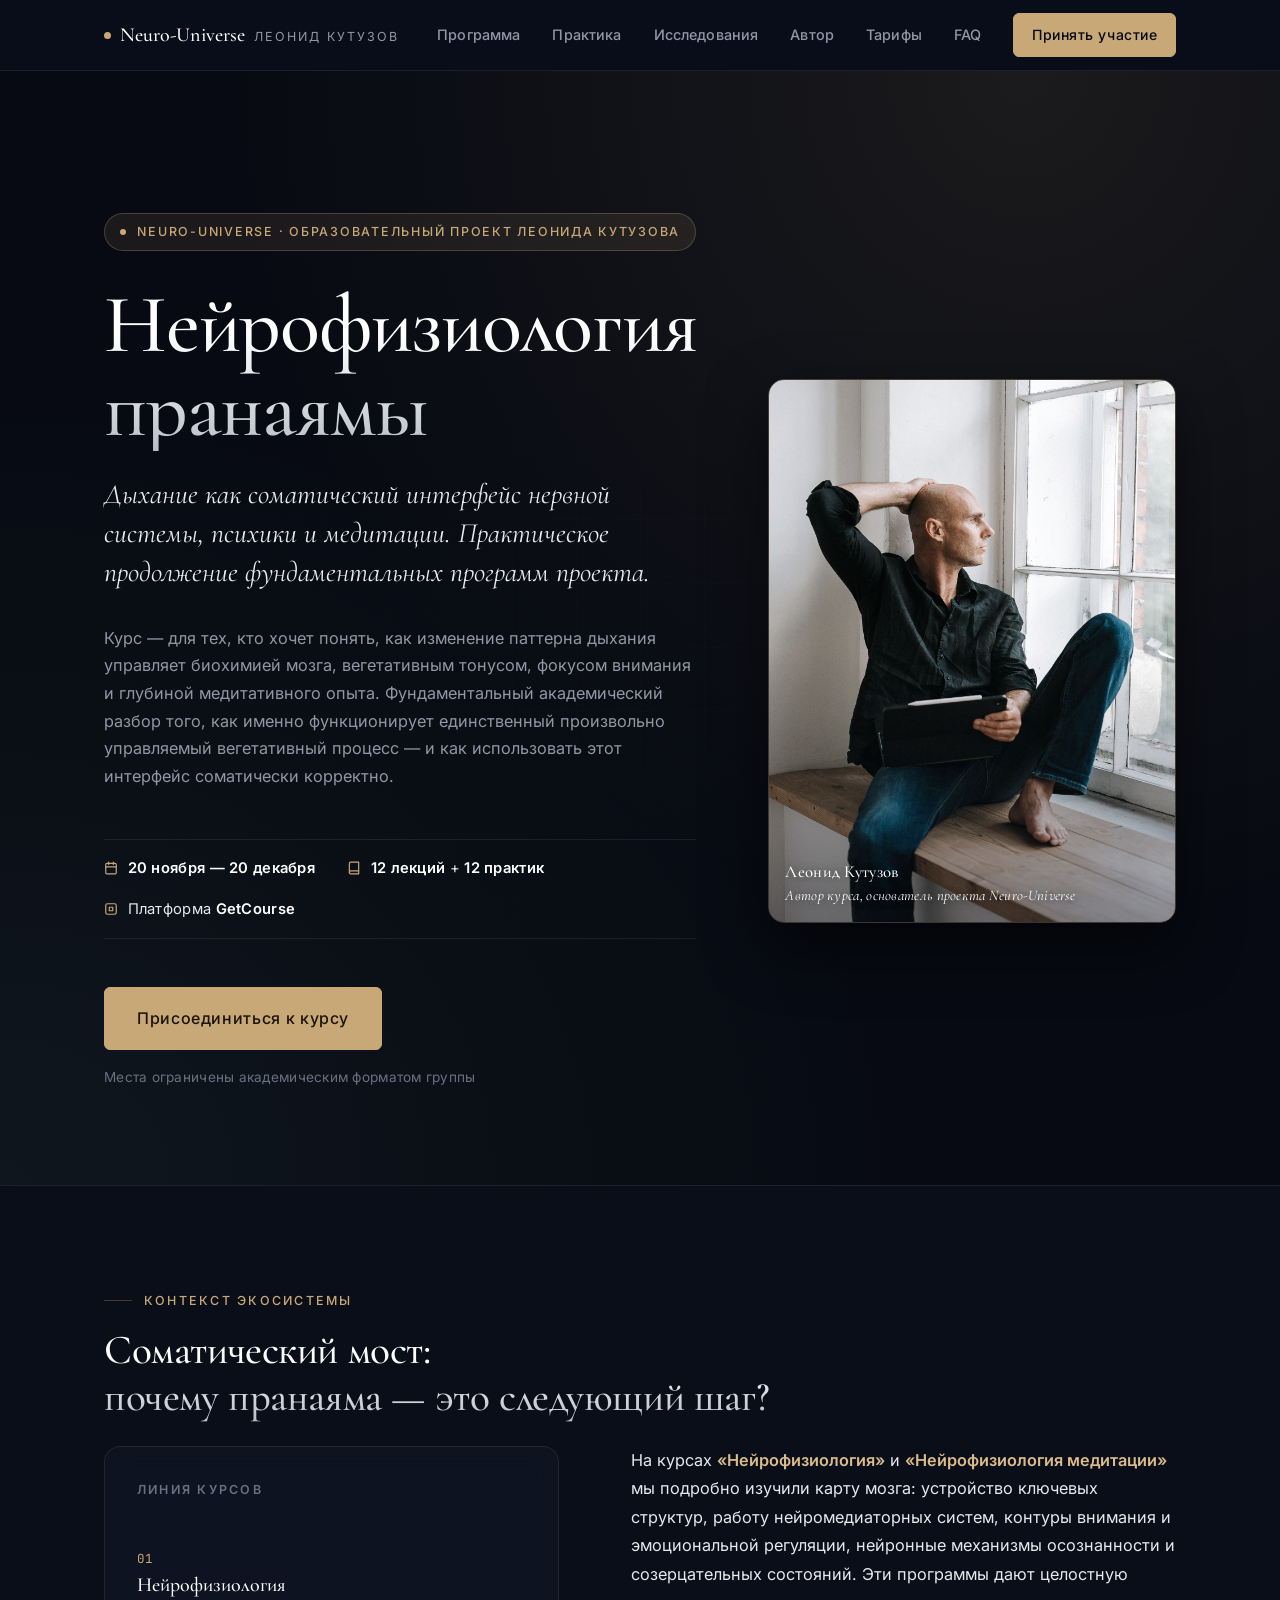
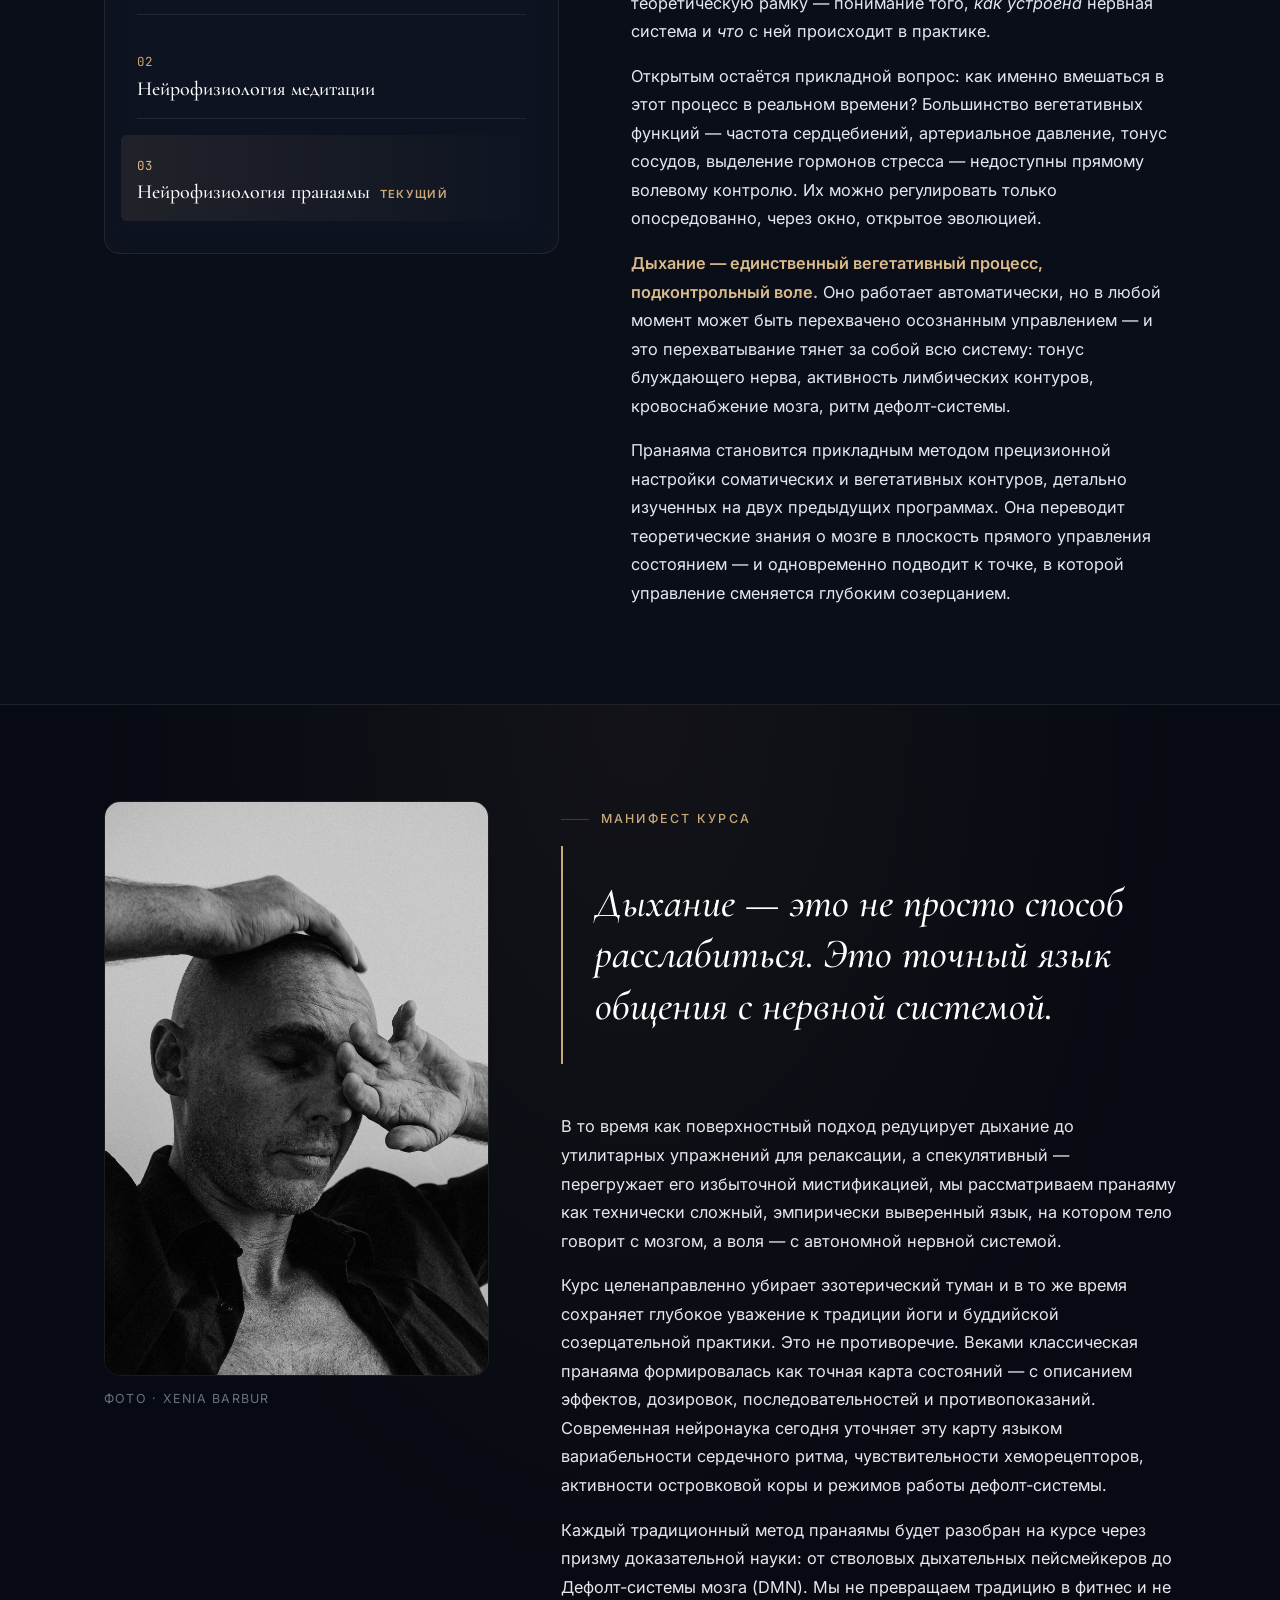
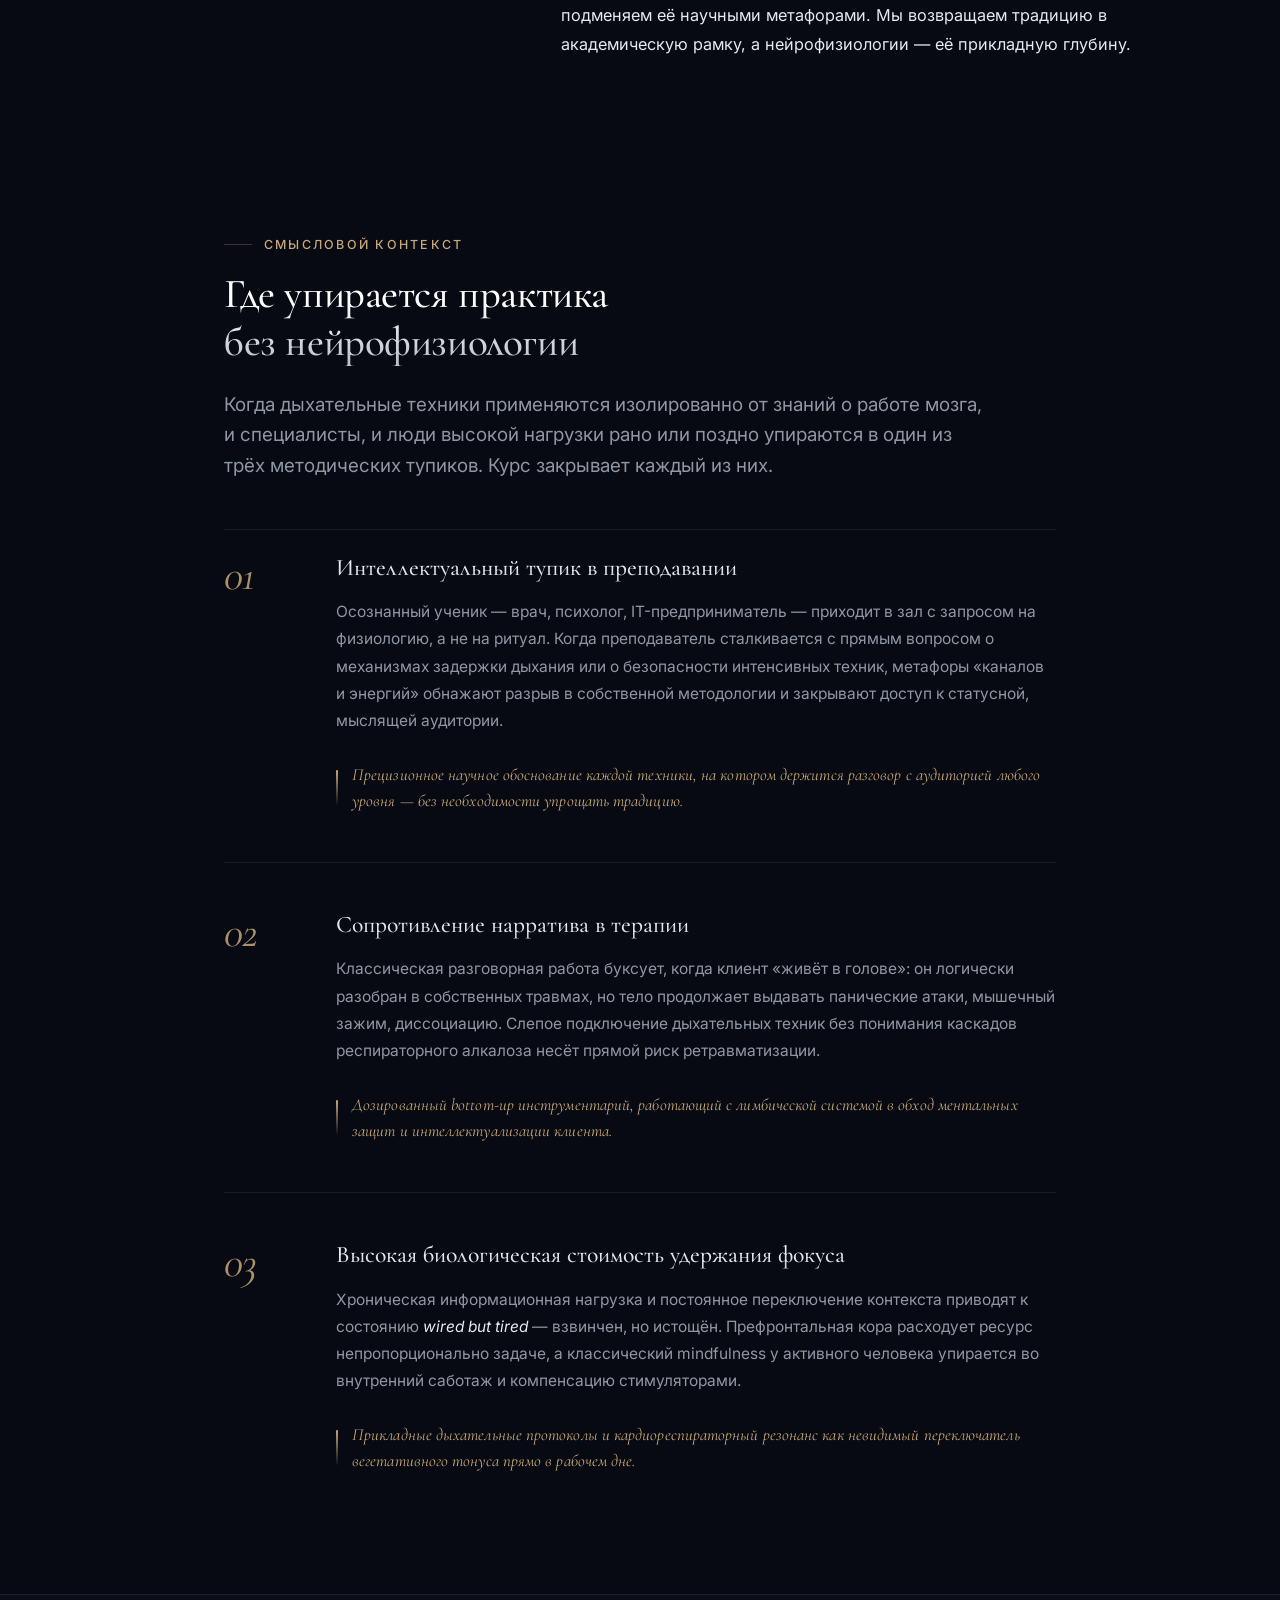
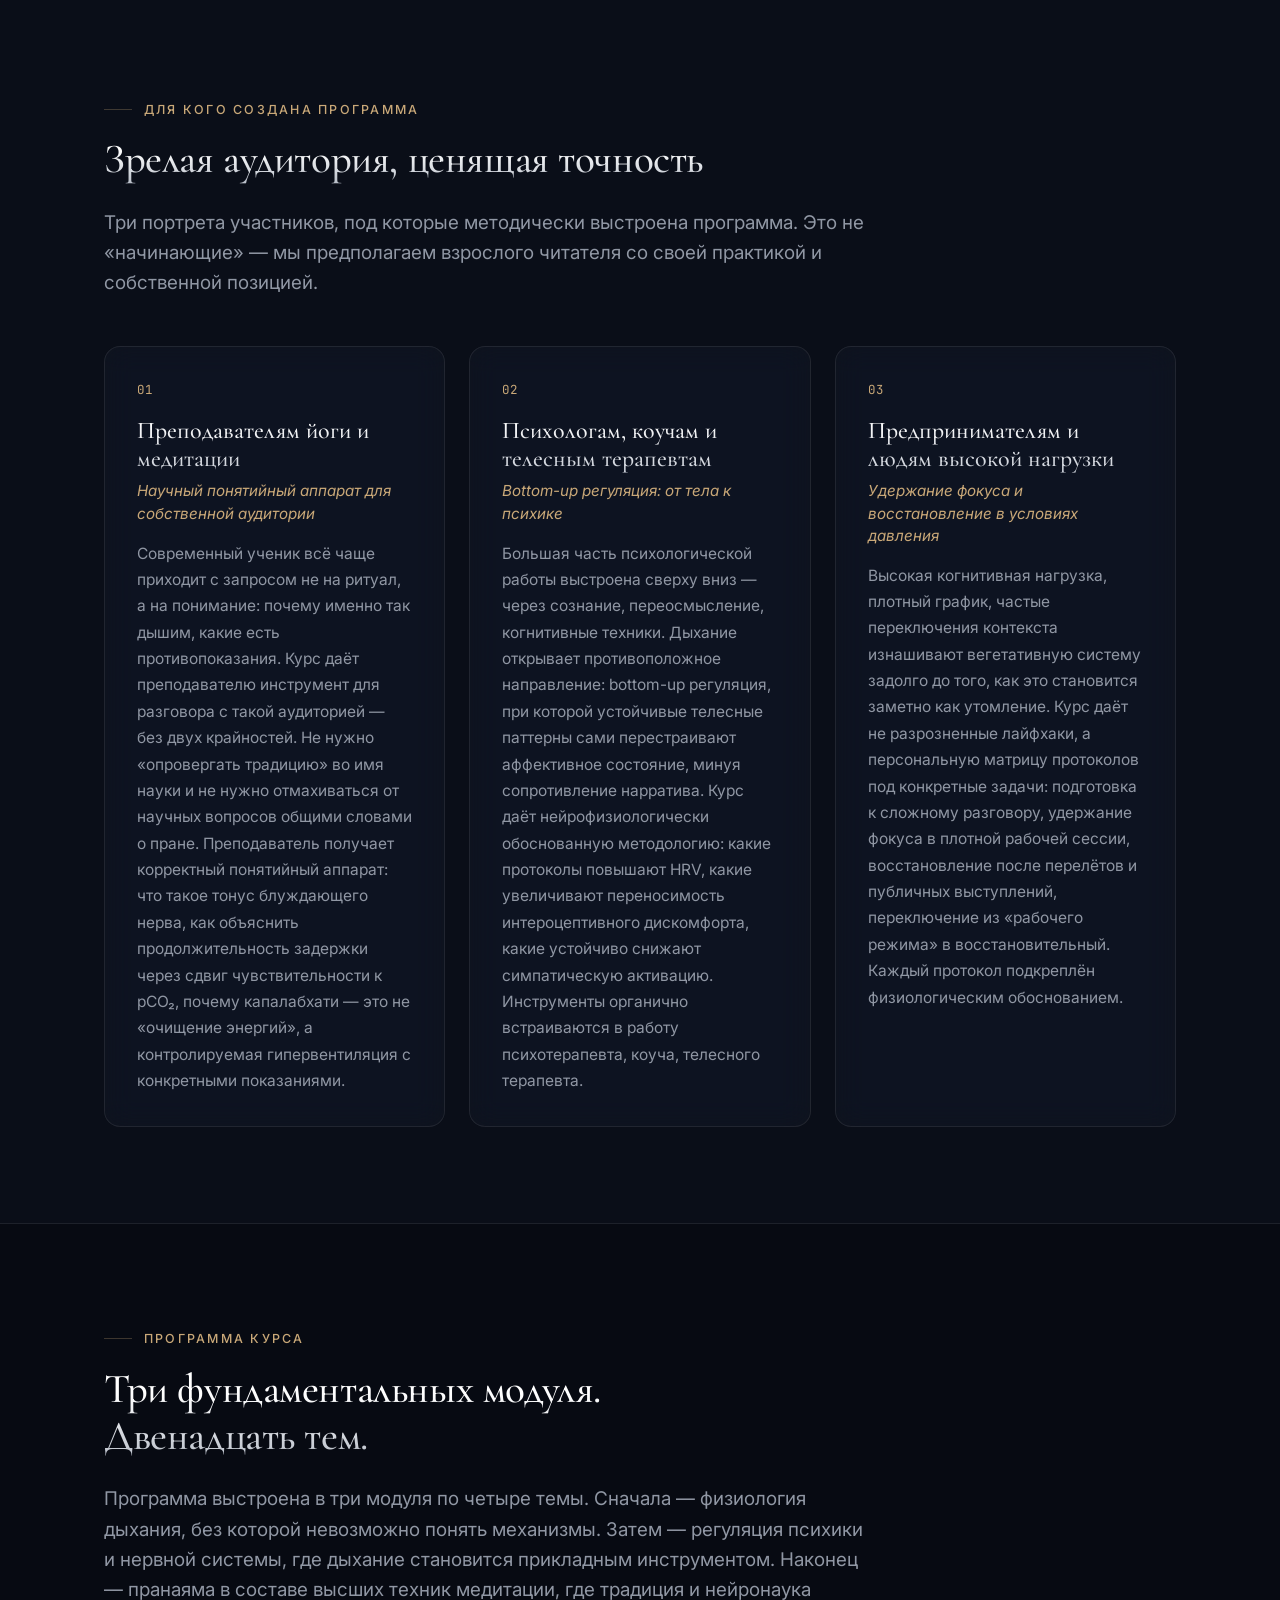
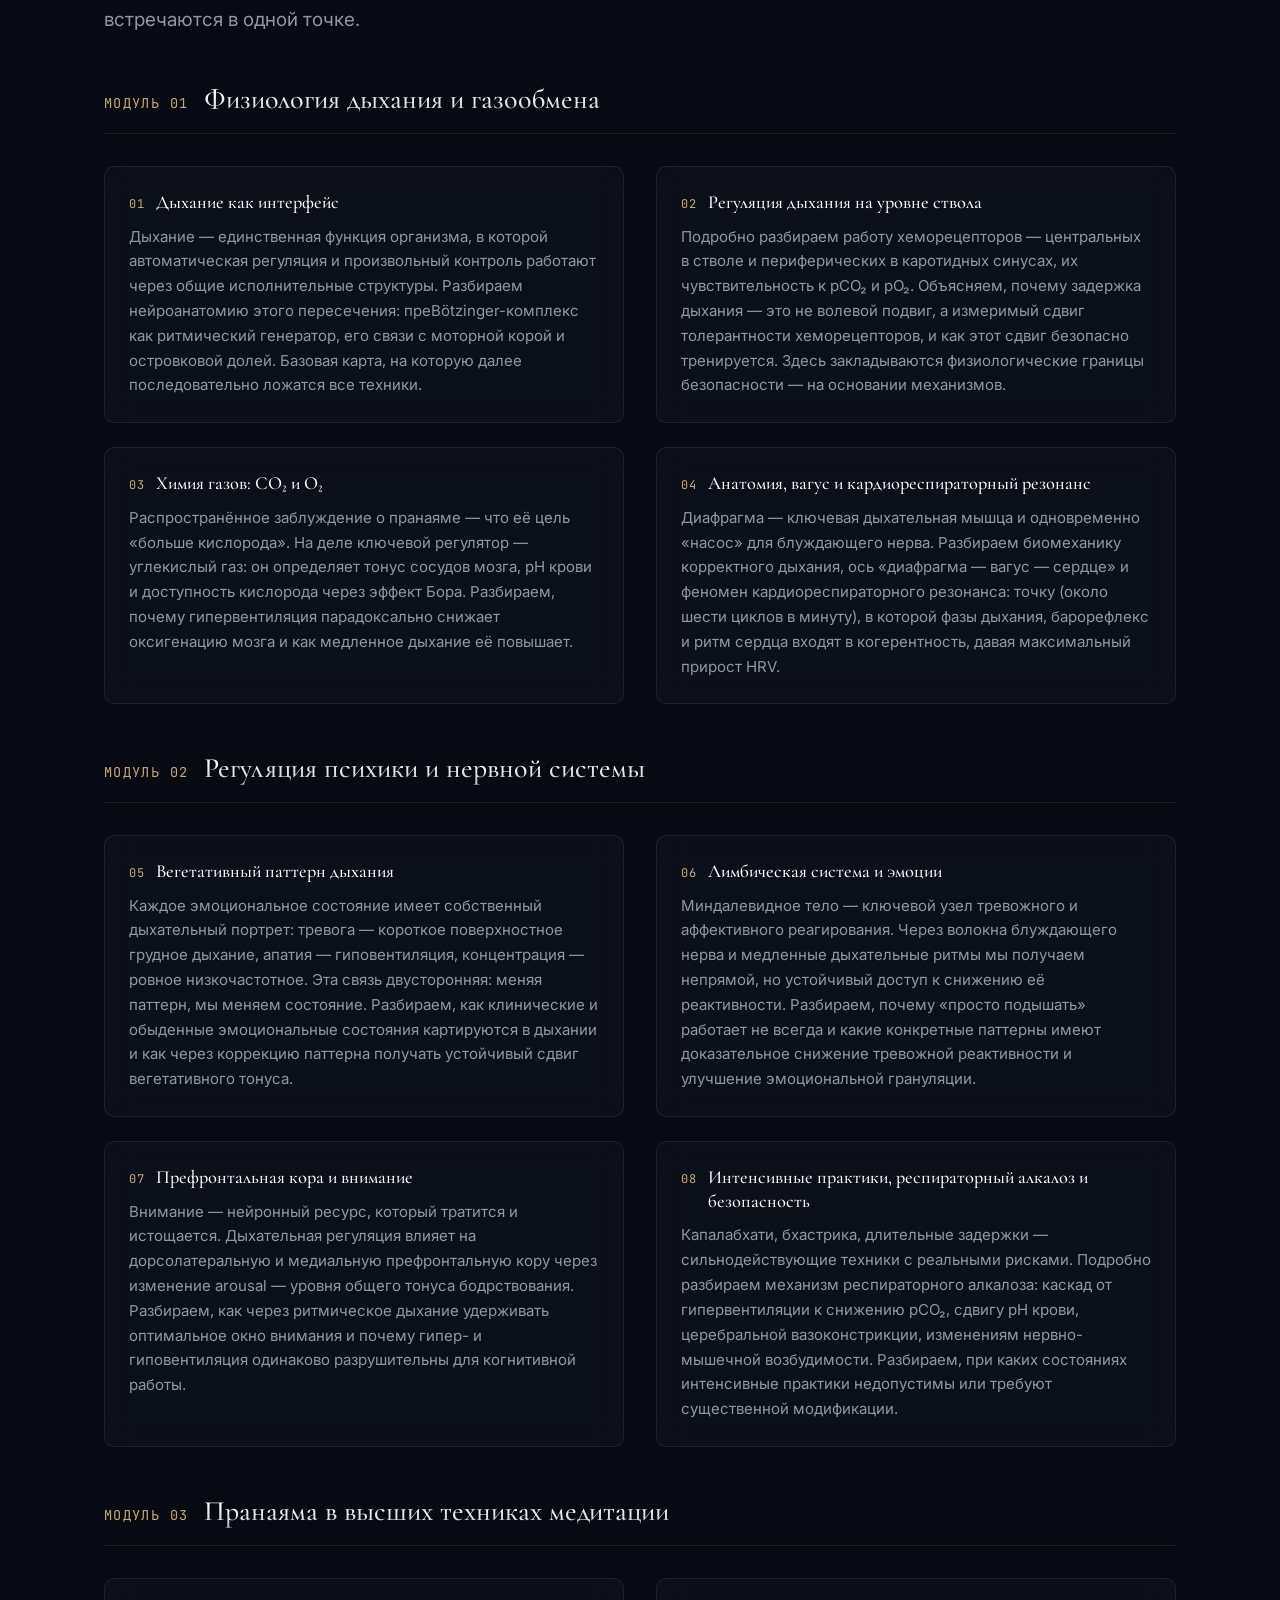
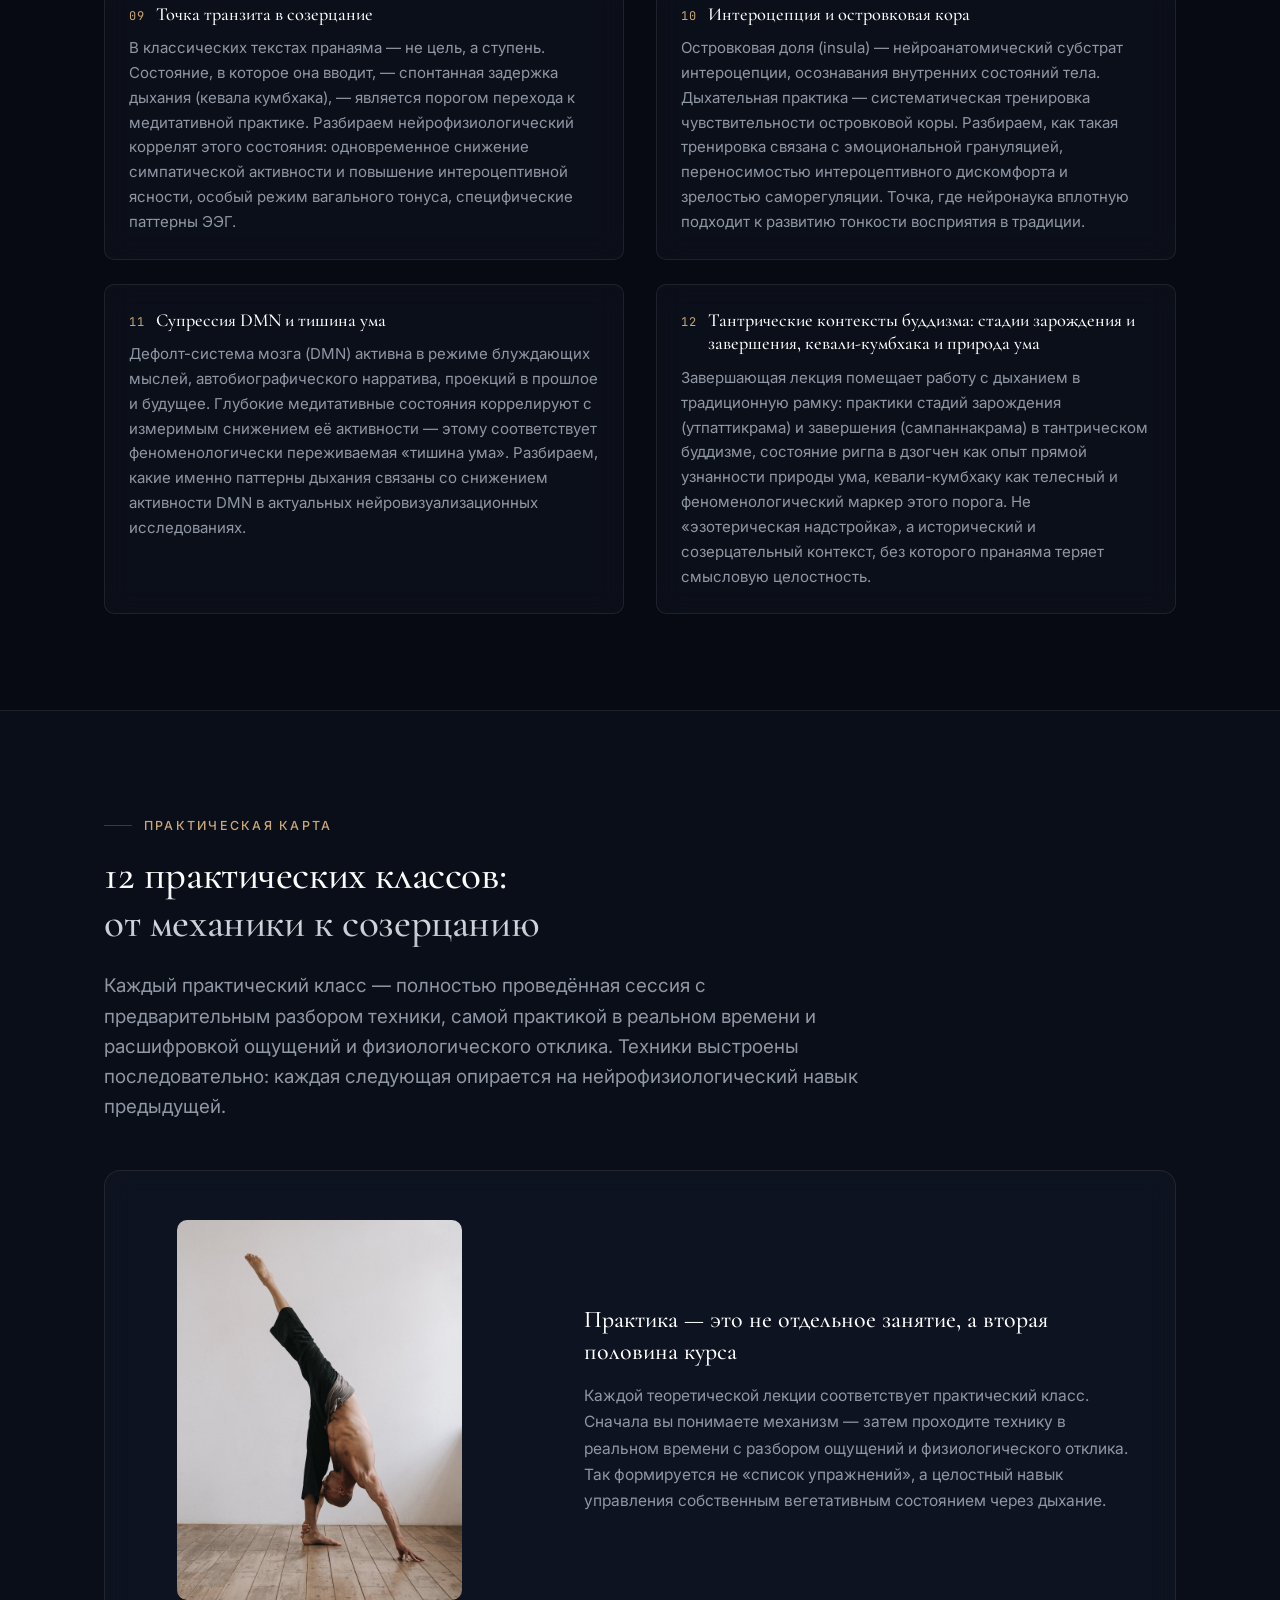
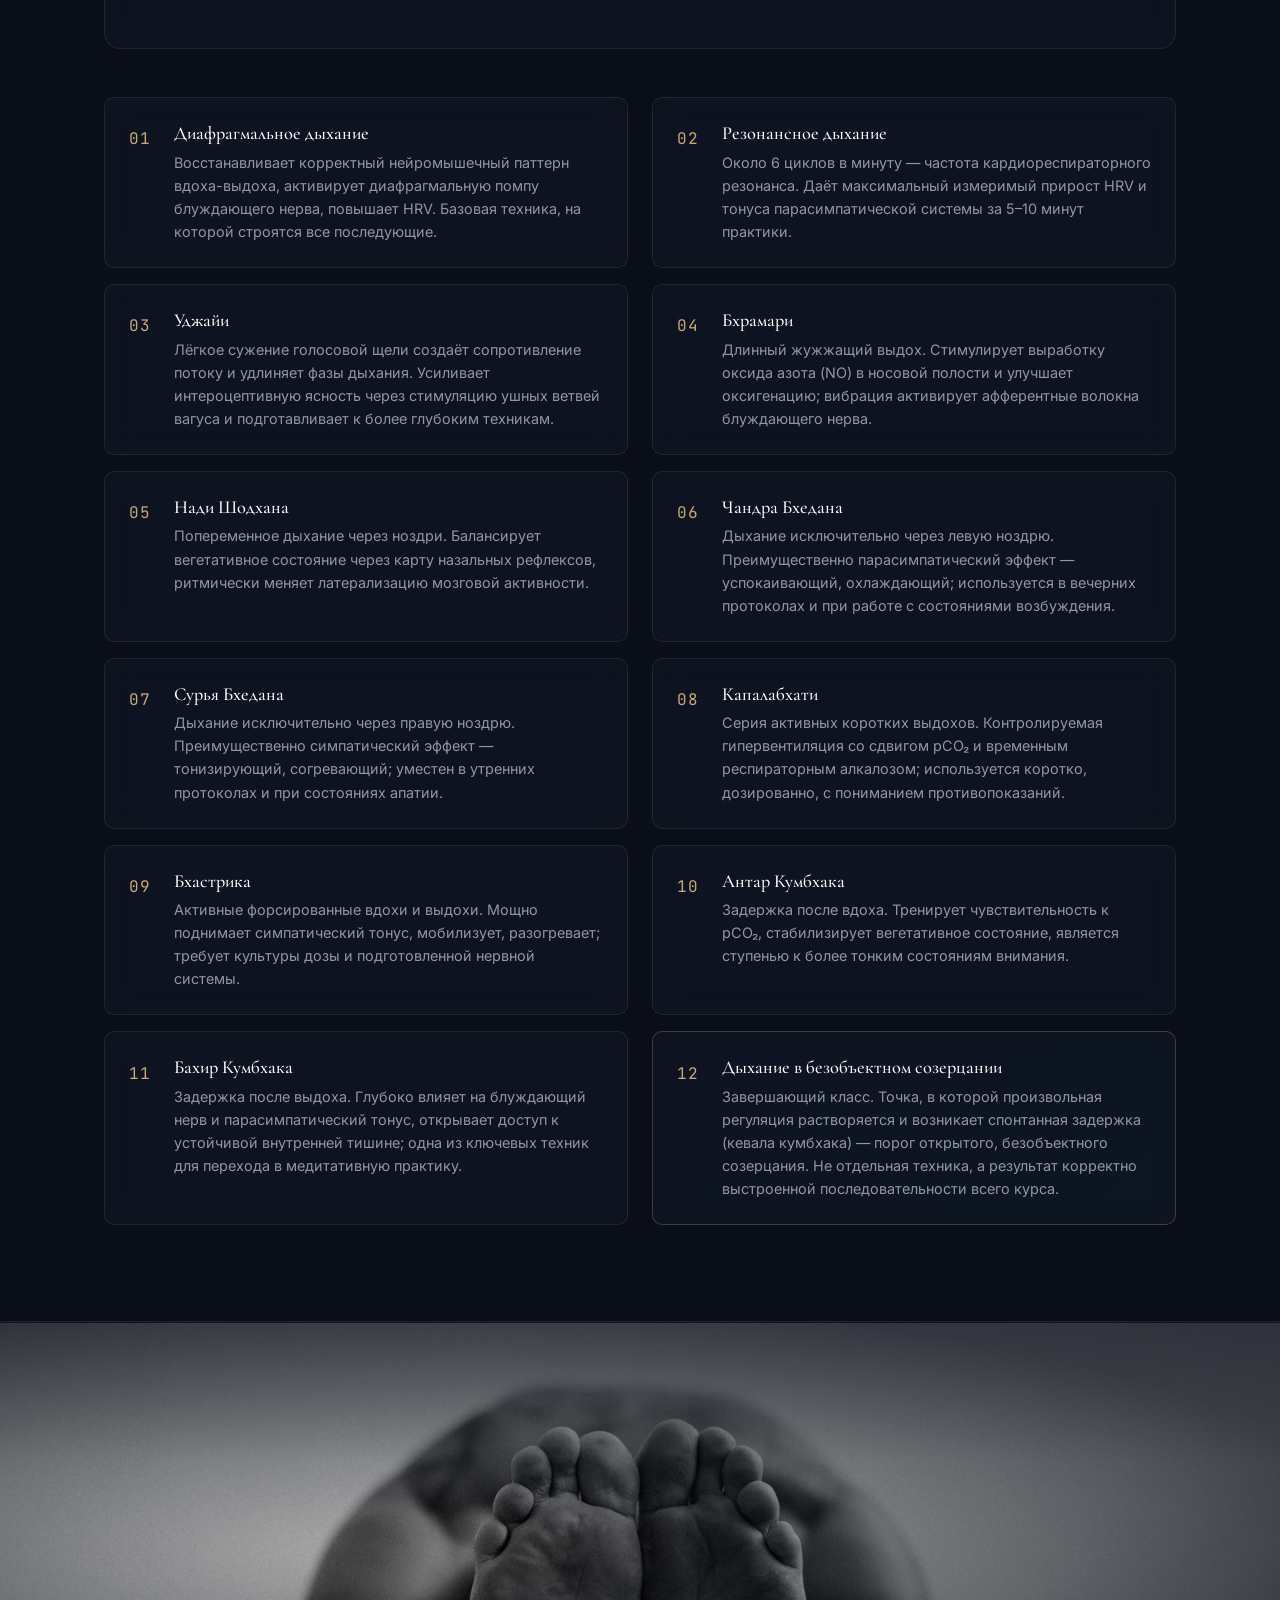
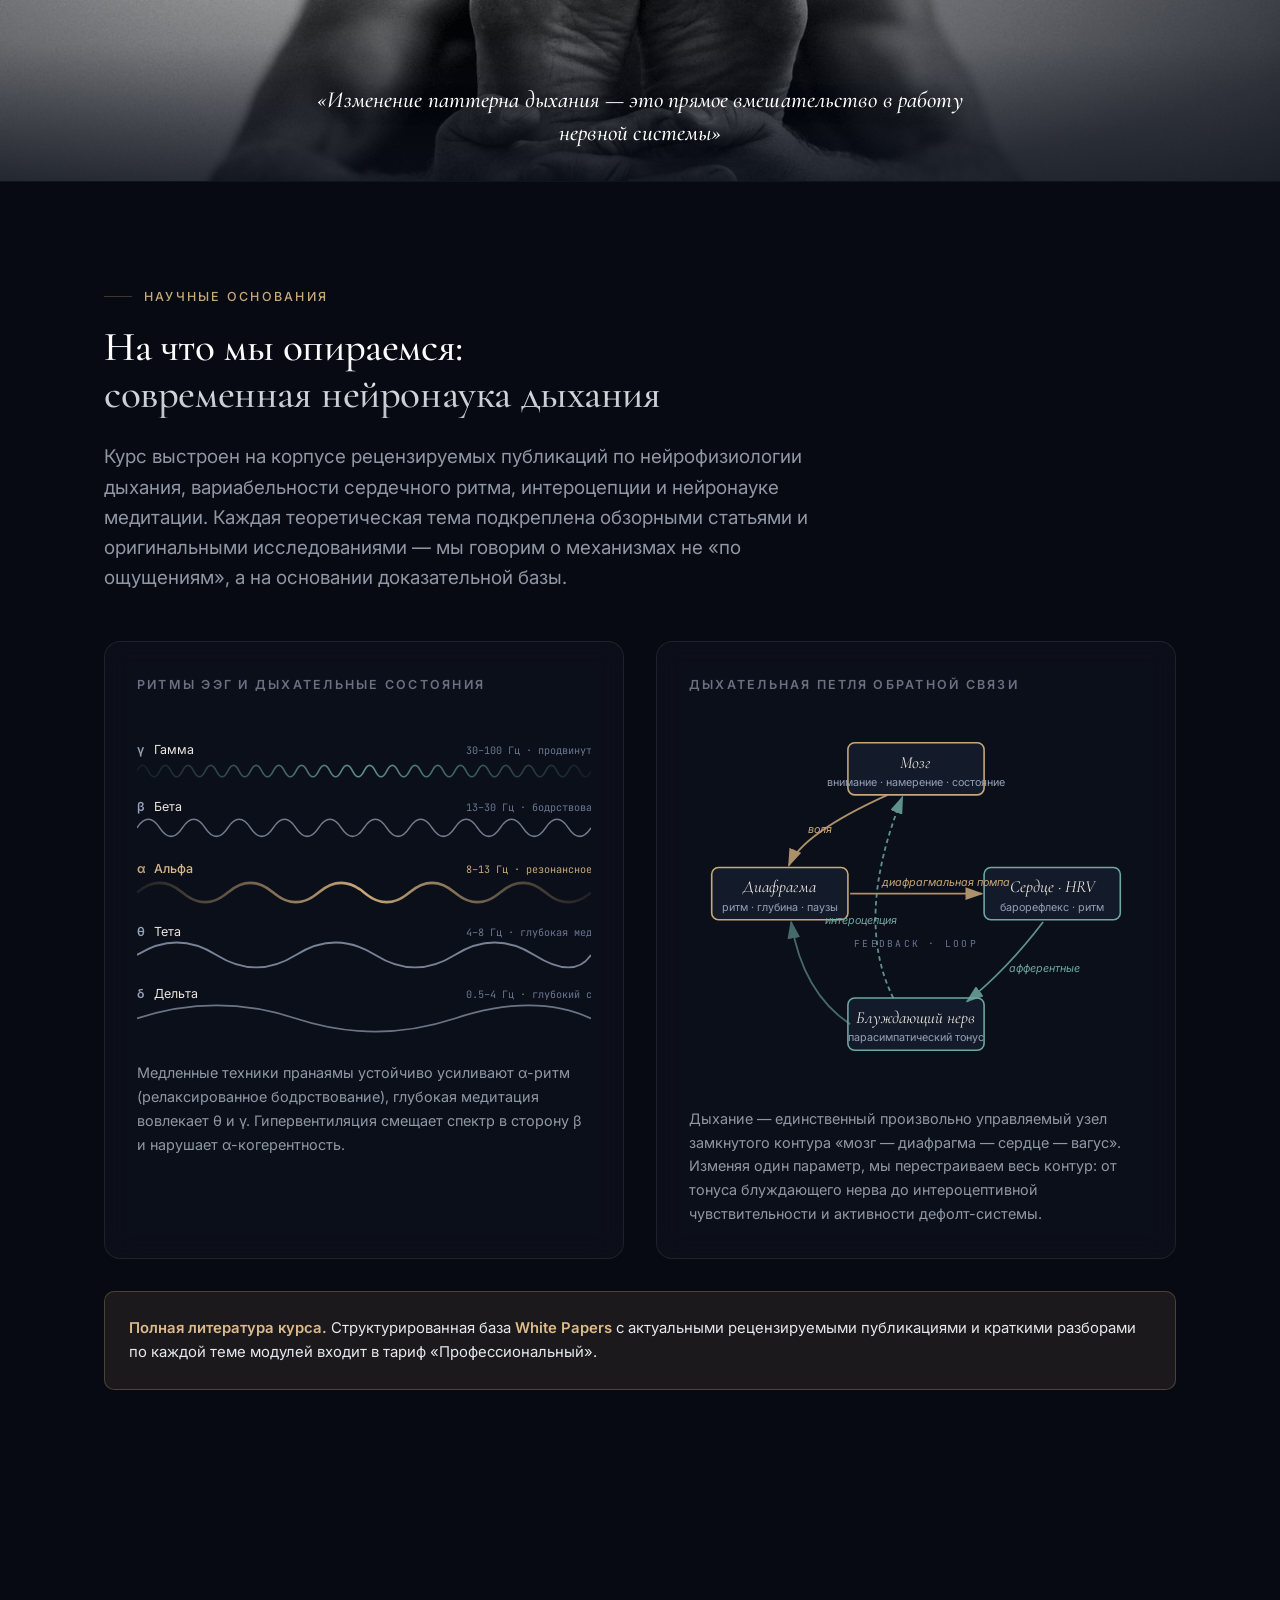
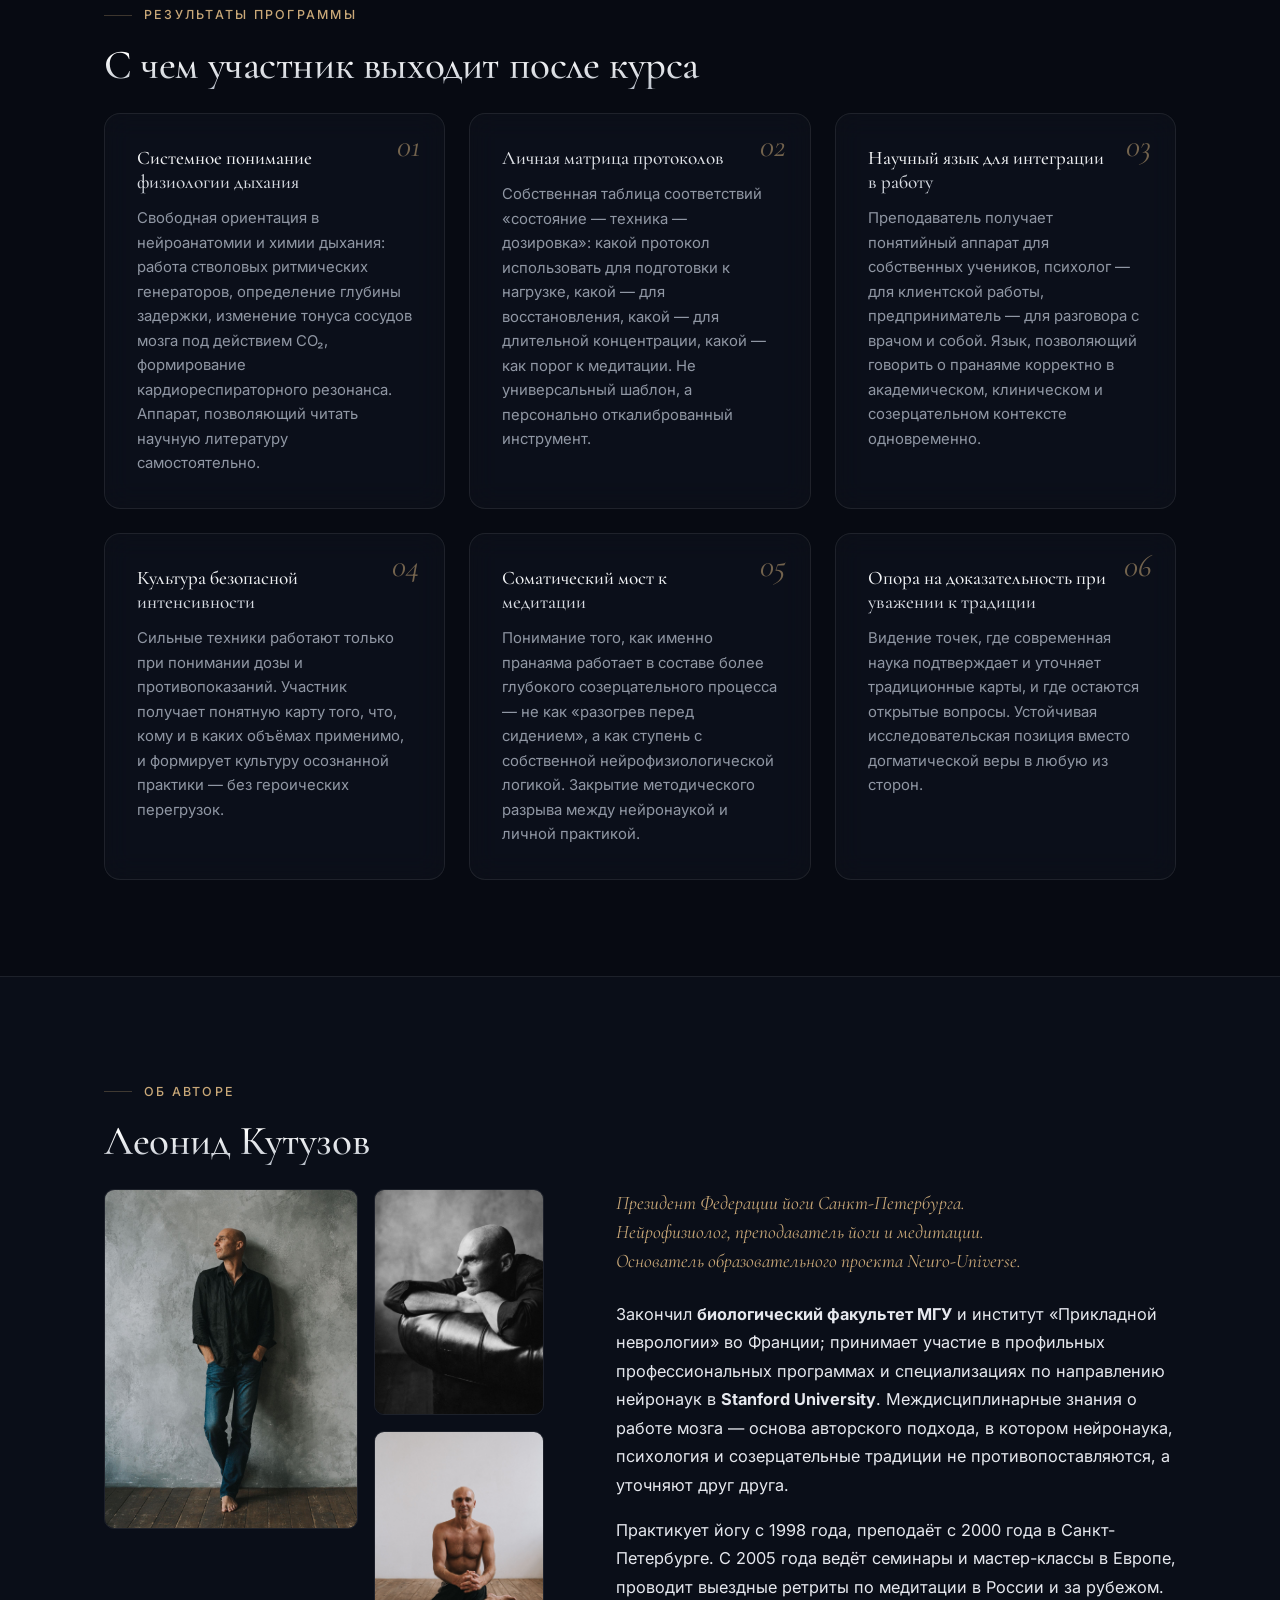
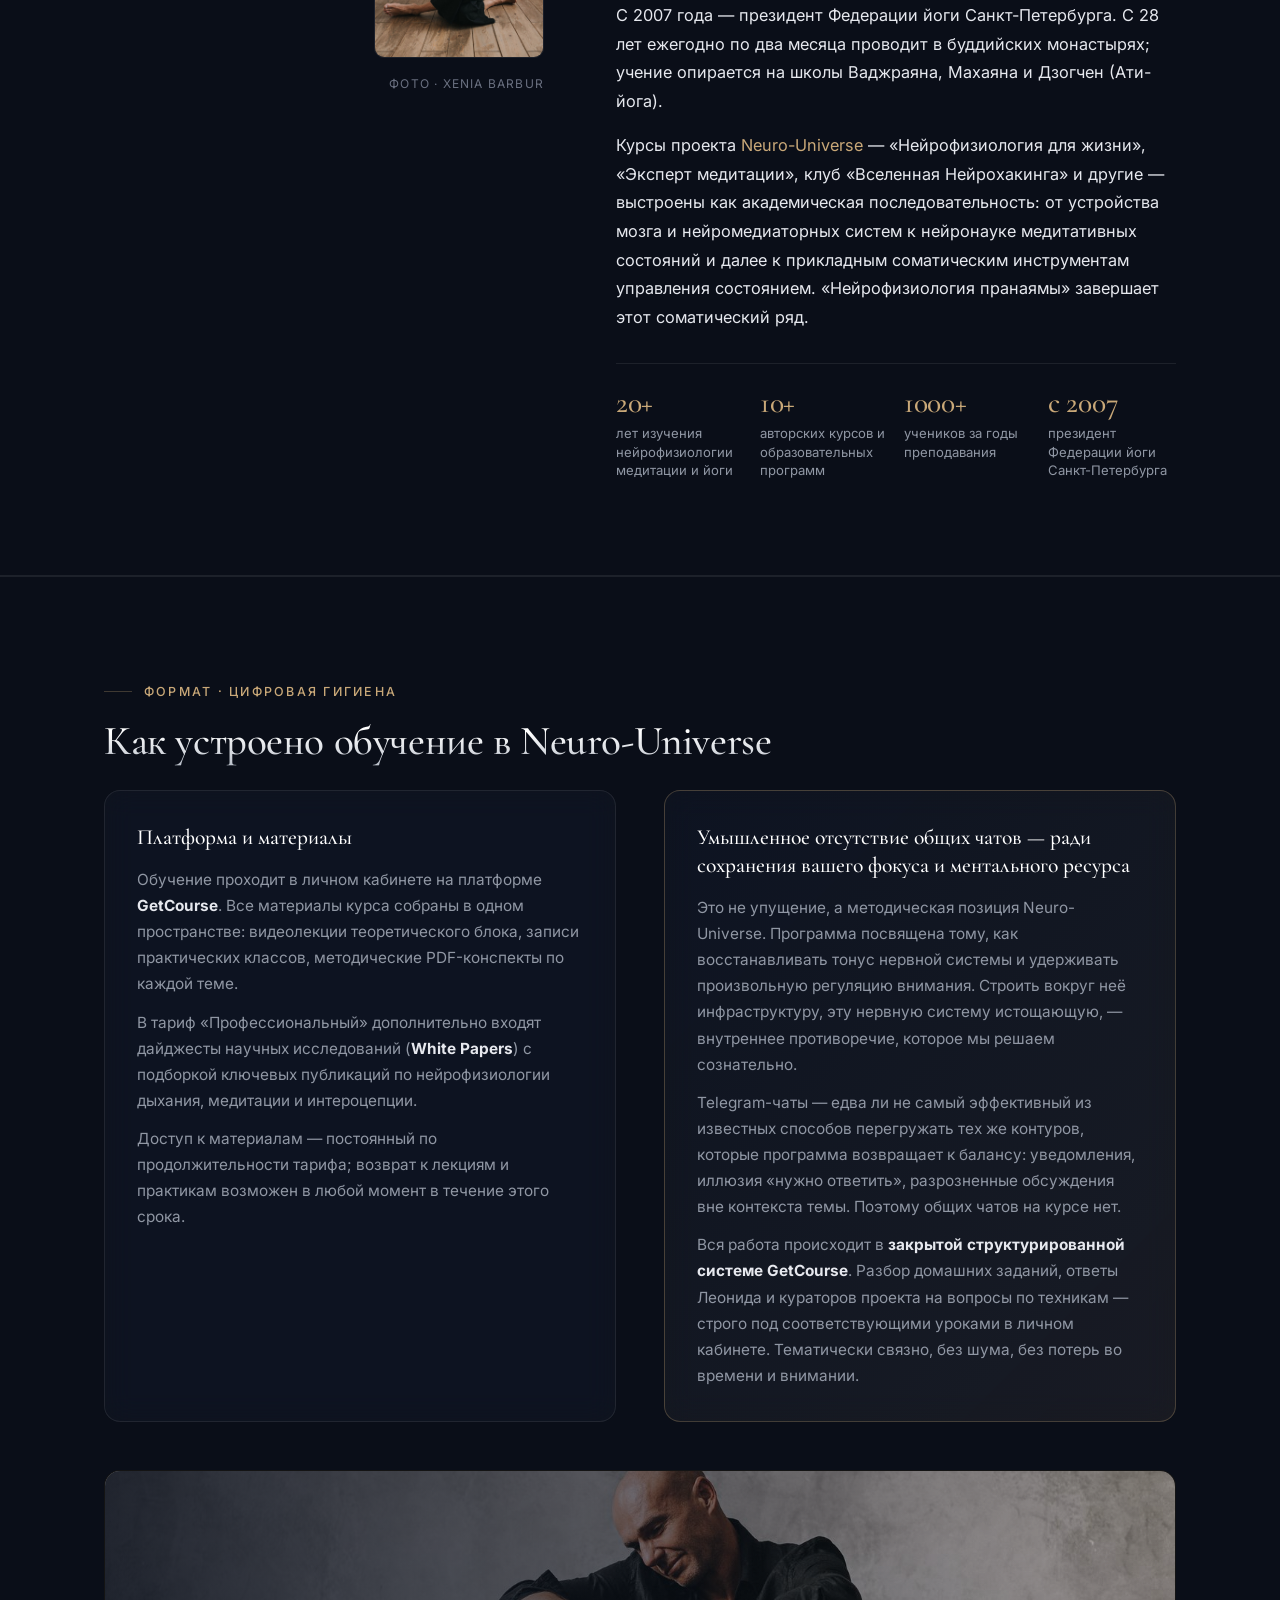
==== commit fe445162: "Блок 3½ переписан в editorial-стиле Прошлая версия в виде 3 карточек с пунктирной рамкой дублировала" ====
--- a/index.html
+++ b/index.html
@@ -207,61 +207,40 @@
     </section>
 
     <!-- =================================================
-         Block 3½. Professional deadlocks
+         Block 3½. Where practice without neurophysiology fails
          ================================================= -->
     <section class="section section--tight" id="deadlocks">
-      <div class="container">
+      <div class="container container--narrow">
         <span class="section__eyebrow">Смысловой контекст</span>
-        <h2 class="section__title">Профессиональные и личные тупики:<br>почему поверхностный подход к дыханию больше не работает?</h2>
-        <p class="section__lead">Когда дыхательные практики воспринимаются изолированно от нейрофизиологии, и специалисты, и люди высокой нагрузки неизбежно упираются в методический потолок. Мы деконструируем три скрытых дефицита.</p>
-
-        <div class="deadlocks__grid">
+        <h2 class="section__title">Где упирается практика<br>без нейрофизиологии</h2>
+        <p class="section__lead">Когда дыхательные техники применяются изолированно от знаний о работе мозга, и специалисты, и люди высокой нагрузки рано или поздно упираются в один из трёх методических тупиков. Курс закрывает каждый из них.</p>
+
+        <div class="deadlocks__list">
           <article class="deadlock">
-            <span class="deadlock__num">Дефицит 01</span>
-            <h3 class="deadlock__title">Интеллектуальный тупик в преподавании</h3>
-
-            <p class="deadlock__text">
-              <strong>Скрытая боль:</strong> современный осознанный ученик — предприниматель, врач, IT-специалист — всё чаще требует от практики логики, а не слепой веры. Когда тичер сталкивается с прямым вопросом о физиологических механизмах задержки дыхания или безопасности техник, метафоры древних текстов о «каналах и энергиях» начинают звучать неубедительно, порождая синдром самозванца.
-            </p>
-            <p class="deadlock__text">
-              <strong>Репутационный риск:</strong> страх остаться в категории «инфантильных эзотериков» и невозможность выйти на премиальный уровень работы со статусной, мыслящей аудиторией.
-            </p>
-            <p class="deadlock__solution deadlock__solution--accent">
-              <svg class="deadlock__check" viewBox="0 0 24 24" fill="none" stroke="currentColor" stroke-width="2.2" stroke-linecap="round" stroke-linejoin="round" aria-hidden="true"><polyline points="20 6 9 17 4 12"></polyline></svg>
-              <span><strong>Решение курса:</strong> переход от ритуального повторения к прецизионному знанию. Вы получите строгое научное обоснование каждого метода, позволяющее уверенно говорить с аудиторией любого уровня.</span>
-            </p>
+            <span class="deadlock__num">01</span>
+            <div class="deadlock__body">
+              <h3 class="deadlock__title">Интеллектуальный тупик в преподавании</h3>
+              <p class="deadlock__problem">Осознанный ученик — врач, психолог, IT-предприниматель — приходит в зал с запросом на физиологию, а не на ритуал. Когда преподаватель сталкивается с прямым вопросом о механизмах задержки дыхания или о безопасности интенсивных техник, метафоры «каналов и энергий» обнажают разрыв в собственной методологии и закрывают доступ к статусной, мыслящей аудитории.</p>
+              <p class="deadlock__solution">Прецизионное научное обоснование каждой техники, на котором держится разговор с аудиторией любого уровня — без необходимости упрощать традицию.</p>
+            </div>
           </article>
 
           <article class="deadlock">
-            <span class="deadlock__num">Дефицит 02</span>
-            <h3 class="deadlock__title">Сопротивление нарратива в терапии</h3>
-
-            <p class="deadlock__text">
-              <strong>Скрытая боль:</strong> классическая разговорная психотерапия (КПТ, психоанализ) часто буксует, когда клиент «живёт в голове». Он ментально защищён, всё понимает про свои травмы на уровне логики, но его тело и вегетативная система продолжают выдавать мышечный панцирь, панические атаки и хронический зажим.
-            </p>
-            <p class="deadlock__text">
-              <strong>Методический тупик:</strong> попытки подключить соматические или дыхательные упражнения вслепую, без понимания каскадов респираторного алкалоза, несут риск ретравматизации клиента или провокации острого аффекта.
-            </p>
-            <p class="deadlock__solution deadlock__solution--science">
-              <svg class="deadlock__check" viewBox="0 0 24 24" fill="none" stroke="currentColor" stroke-width="2.2" stroke-linecap="round" stroke-linejoin="round" aria-hidden="true"><polyline points="20 6 9 17 4 12"></polyline></svg>
-              <span><strong>Решение курса:</strong> освоение безопасного bottom-up подхода. Дыхание становится точным инструментом деэскалации лимбической системы в обход ментальных защит и интеллектуализации клиента.</span>
-            </p>
+            <span class="deadlock__num">02</span>
+            <div class="deadlock__body">
+              <h3 class="deadlock__title">Сопротивление нарратива в терапии</h3>
+              <p class="deadlock__problem">Классическая разговорная работа буксует, когда клиент «живёт в голове»: он логически разобран в собственных травмах, но тело продолжает выдавать панические атаки, мышечный зажим, диссоциацию. Слепое подключение дыхательных техник без понимания каскадов респираторного алкалоза несёт прямой риск ретравматизации.</p>
+              <p class="deadlock__solution">Дозированный bottom-up инструментарий, работающий с лимбической системой в обход ментальных защит и интеллектуализации клиента.</p>
+            </div>
           </article>
 
           <article class="deadlock">
-            <span class="deadlock__num">Дефицит 03</span>
-            <h3 class="deadlock__title">Высокая биологическая стоимость решений</h3>
-
-            <p class="deadlock__text">
-              <strong>Скрытая боль:</strong> хроническая информационная перегрузка и частая смена контекста приводят к синдрому <em>wired but tired</em> — «взвинчен, но истощён». Нервная система переразогнана, префронтальная кора истощена, а классический mindfulness («просто сидеть и ни о чём не думать») вызывает у активного человека лишь раздражение и внутренний саботаж.
-            </p>
-            <p class="deadlock__text">
-              <strong>Личный тупик:</strong> вынужденная компенсация стресса стимуляторами или алкоголем, ведущая к постепенному снижению когнитивной ёмкости и качества сна.
-            </p>
-            <p class="deadlock__solution deadlock__solution--strong">
-              <svg class="deadlock__check" viewBox="0 0 24 24" fill="none" stroke="currentColor" stroke-width="2.2" stroke-linecap="round" stroke-linejoin="round" aria-hidden="true"><polyline points="20 6 9 17 4 12"></polyline></svg>
-              <span><strong>Решение курса:</strong> интеграция утилитарных автономных протоколов. Вы научитесь использовать кардиореспираторный резонанс как невидимый ручной переключатель вегетативного тонуса прямо на рабочем месте.</span>
-            </p>
+            <span class="deadlock__num">03</span>
+            <div class="deadlock__body">
+              <h3 class="deadlock__title">Высокая биологическая стоимость удержания фокуса</h3>
+              <p class="deadlock__problem">Хроническая информационная нагрузка и постоянное переключение контекста приводят к состоянию <em>wired but tired</em> — взвинчен, но истощён. Префронтальная кора расходует ресурс непропорционально задаче, а классический mindfulness у активного человека упирается во внутренний саботаж и компенсацию стимуляторами.</p>
+              <p class="deadlock__solution">Прикладные дыхательные протоколы и кардиореспираторный резонанс как невидимый переключатель вегетативного тонуса прямо в рабочем дне.</p>
+            </div>
           </article>
         </div>
       </div>
--- a/styles.css
+++ b/styles.css
@@ -841,53 +841,65 @@
 }
 
 /* =========================================================
-   Deadlocks — Block 3½ (Профессиональные дефициты)
-   ========================================================= */
-
-.deadlocks__grid {
+   Deadlocks — Block 3½ (editorial triptych)
+   Тройной типографический блок без cards/boxes
+   ========================================================= */
+
+.deadlocks__list {
+  display: flex;
+  flex-direction: column;
+  margin-top: var(--space-5);
+}
+
+.deadlock {
   display: grid;
   grid-template-columns: 1fr;
-  gap: var(--space-4);
+  gap: var(--space-3);
+  padding: var(--space-5) 0;
+  border-bottom: 1px solid var(--line);
+}
+
+.deadlock:first-child {
+  padding-top: var(--space-4);
+  border-top: 1px solid var(--line);
+}
+
+.deadlock:last-child {
+  border-bottom: 0;
 }
 
 @media (min-width: 760px) {
-  .deadlocks__grid {
-    grid-template-columns: repeat(3, 1fr);
-  }
-}
-
-.deadlock {
-  padding: var(--space-5);
-  border: 1px dashed var(--line-strong);
-  background: rgba(255, 255, 255, 0.01);
-  border-radius: var(--radius-lg);
+  .deadlock {
+    grid-template-columns: 80px 1fr;
+    column-gap: var(--space-5);
+    padding: var(--space-6) 0;
+    align-items: start;
+  }
+}
+
+.deadlock__num {
+  font-family: var(--font-display);
+  font-style: italic;
+  font-weight: 400;
+  font-size: clamp(2.2rem, 1.6rem + 1.4vw, 3rem);
+  line-height: 1;
+  color: var(--accent);
+  letter-spacing: -0.02em;
+  opacity: 0.85;
+}
+
+.deadlock__body {
   display: flex;
   flex-direction: column;
-  transition: background 0.3s var(--ease), border-color 0.3s var(--ease);
-  backdrop-filter: var(--glass-blur);
-  -webkit-backdrop-filter: var(--glass-blur);
-}
-
-.deadlock:hover {
-  border-color: rgba(201, 168, 120, 0.3);
-  background: rgba(255, 255, 255, 0.02);
-}
-
-.deadlock__num {
-  font-family: var(--font-mono);
-  font-size: 0.74rem;
-  letter-spacing: 0.1em;
-  color: var(--faint);
-  margin-bottom: var(--space-3);
-  text-transform: uppercase;
+  gap: var(--space-3);
 }
 
 .deadlock__title {
   font-family: var(--font-display);
   font-weight: 500;
-  font-size: 1.35rem;
-  line-height: 1.25;
-  margin: 0 0 var(--space-4);
+  font-size: clamp(1.25rem, 1rem + 0.6vw, 1.55rem);
+  line-height: 1.2;
+  margin: 0;
   background: var(--gradient-heading-soft);
   -webkit-background-clip: text;
   background-clip: text;
@@ -901,49 +913,41 @@
   }
 }
 
-.deadlock__text {
-  font-size: 0.94rem;
-  line-height: 1.7;
+.deadlock__problem {
+  font-size: 0.97rem;
+  line-height: 1.75;
   color: var(--muted);
-  margin: 0 0 var(--space-3);
-}
-
-.deadlock__text strong {
-  color: var(--text);
-  font-weight: 600;
-}
-
-.deadlock__text em {
+  margin: 0;
+}
+
+.deadlock__problem em {
   font-style: italic;
   color: var(--text);
+  font-family: var(--font-body);
 }
 
 .deadlock__solution {
-  display: flex;
-  align-items: flex-start;
-  gap: 0.55rem;
-  margin: auto 0 0;
-  padding-top: var(--space-3);
-  border-top: 1px solid var(--line);
-  font-size: 0.92rem;
-  line-height: 1.6;
-}
-
-.deadlock__solution--accent { color: var(--accent); }
-.deadlock__solution--science { color: var(--science); }
-.deadlock__solution--strong { color: var(--text-strong); }
-
-.deadlock__solution strong {
-  color: inherit;
-  font-weight: 600;
-}
-
-.deadlock__check {
-  width: 14px;
-  height: 14px;
-  flex-shrink: 0;
-  margin-top: 0.22rem;
-  color: currentColor;
+  position: relative;
+  padding-left: var(--space-3);
+  margin: var(--space-2) 0 0;
+  font-family: var(--font-display);
+  font-style: italic;
+  font-weight: 400;
+  font-size: 1.05rem;
+  line-height: 1.55;
+  color: var(--accent);
+  letter-spacing: 0.005em;
+}
+
+.deadlock__solution::before {
+  content: "";
+  position: absolute;
+  left: 0;
+  top: 0.5rem;
+  bottom: 0.5rem;
+  width: 2px;
+  background: linear-gradient(180deg, var(--accent) 0%, transparent 100%);
+  border-radius: 1px;
 }
 
 /* =========================================================
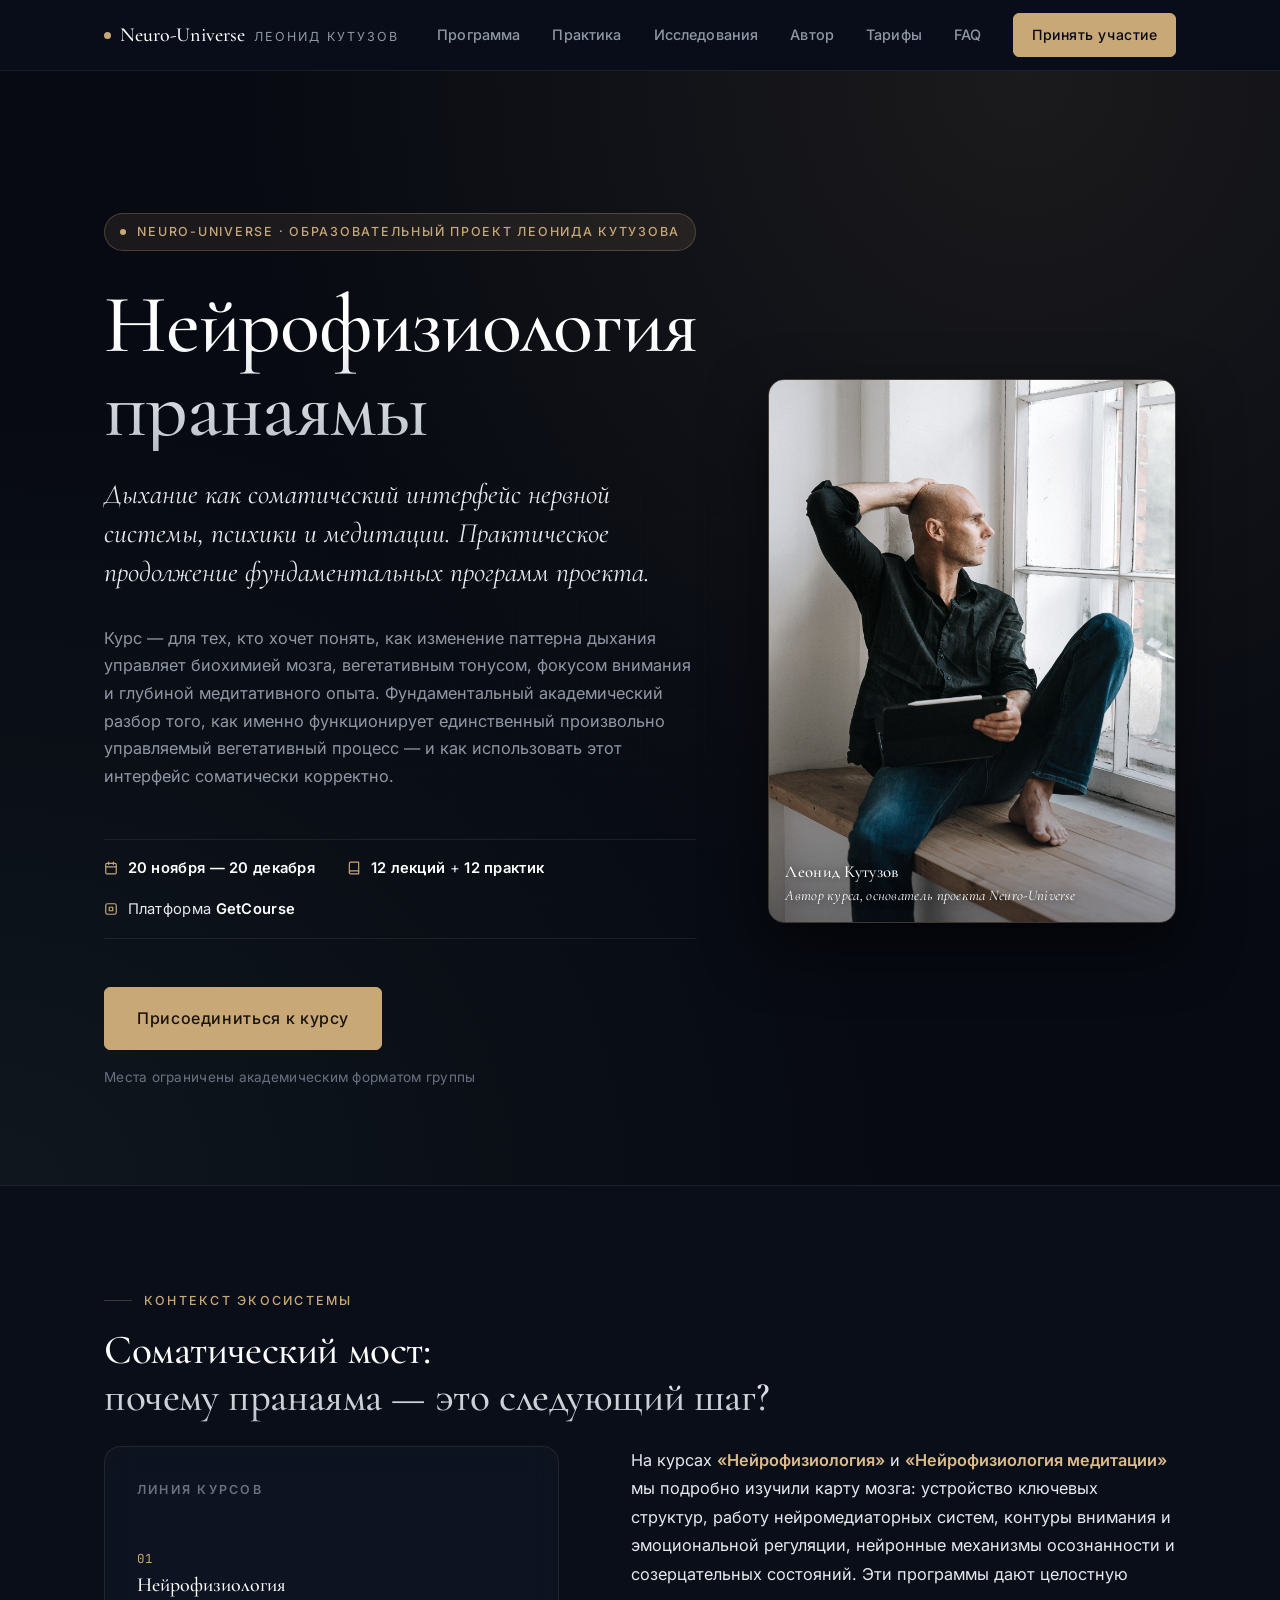
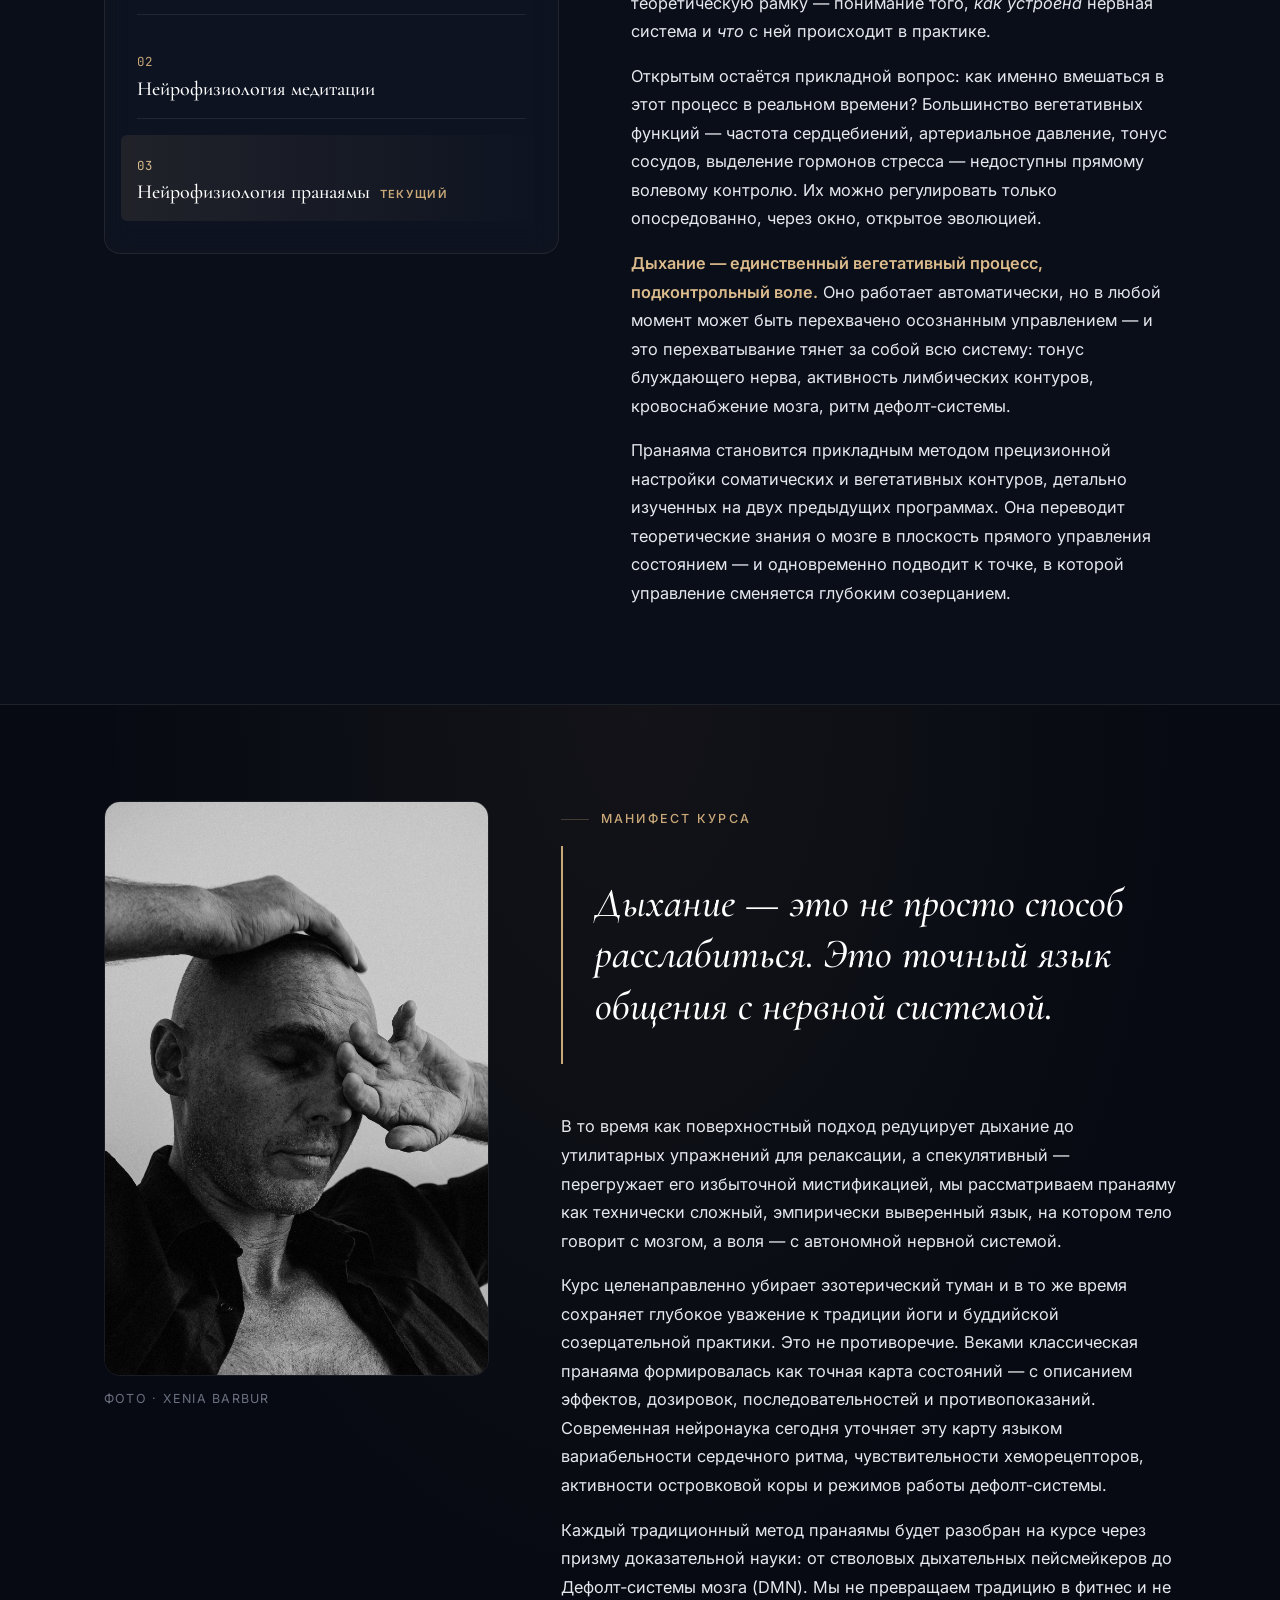
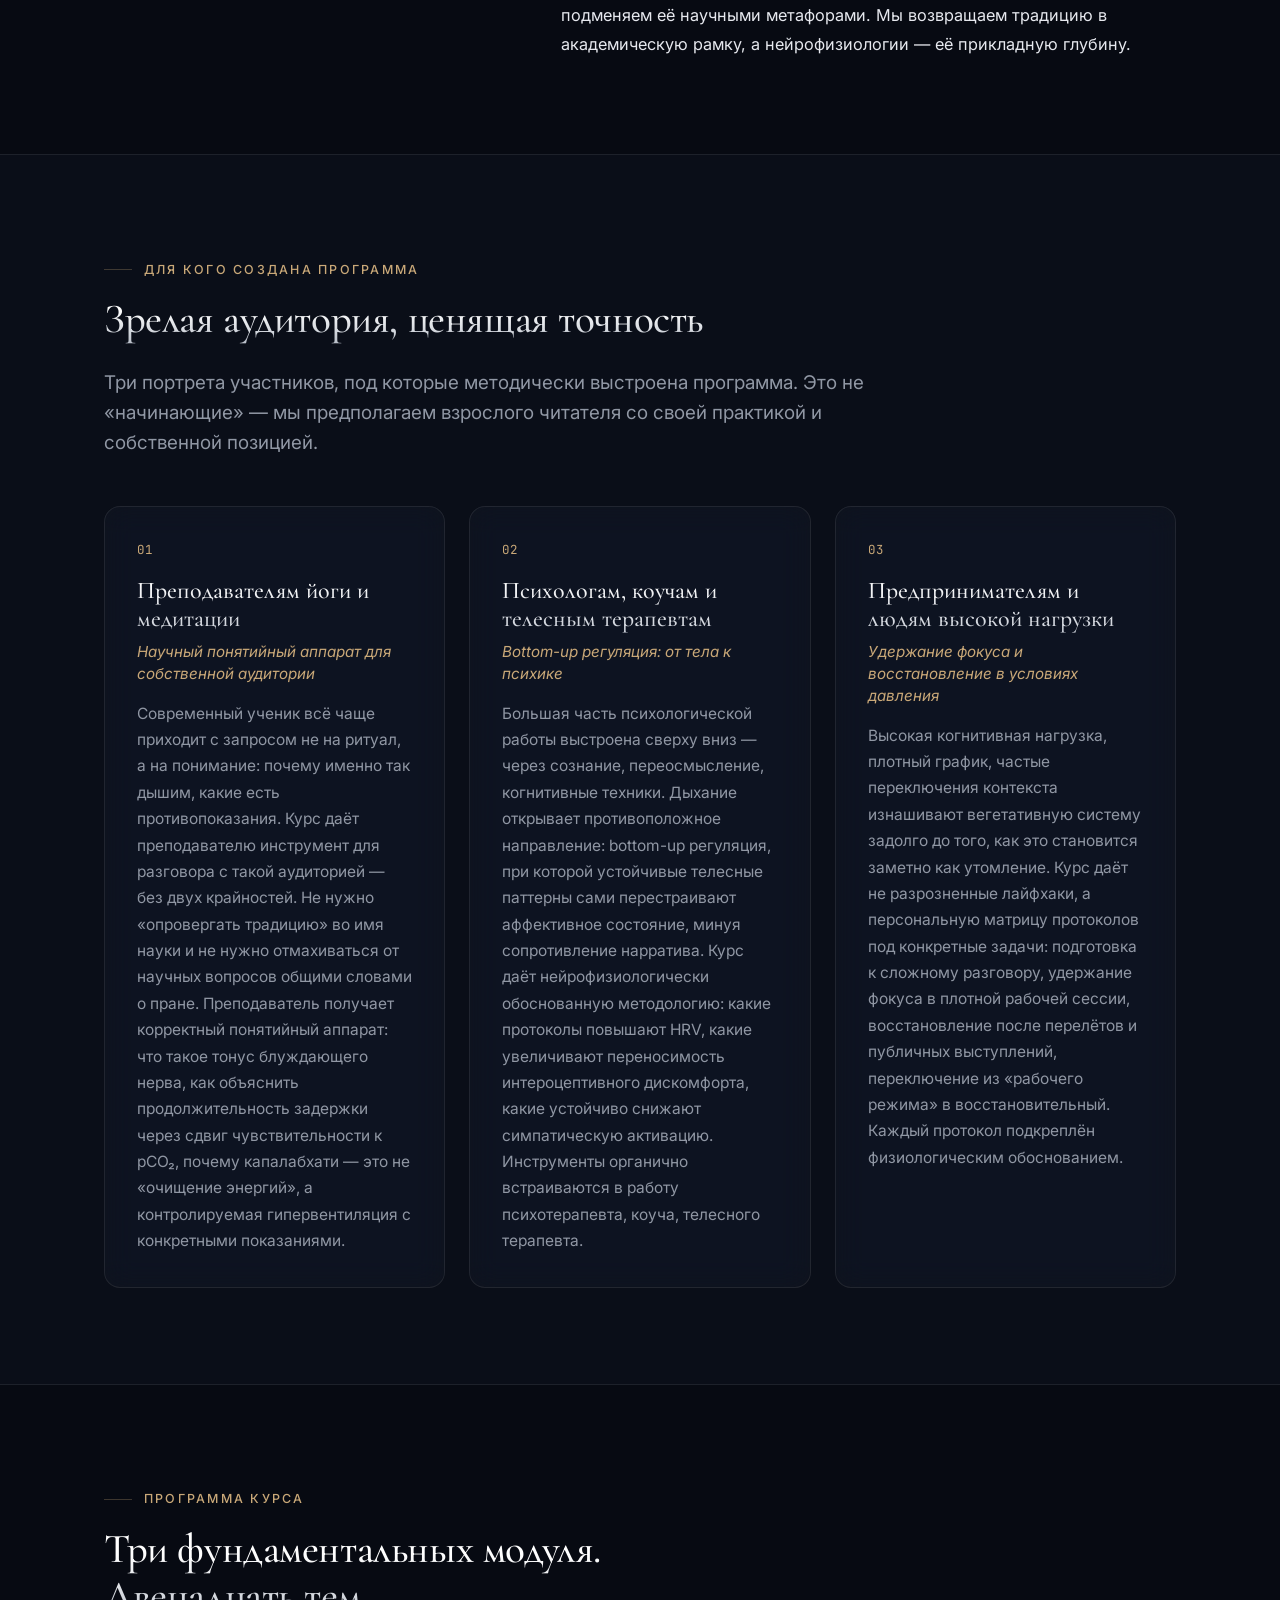
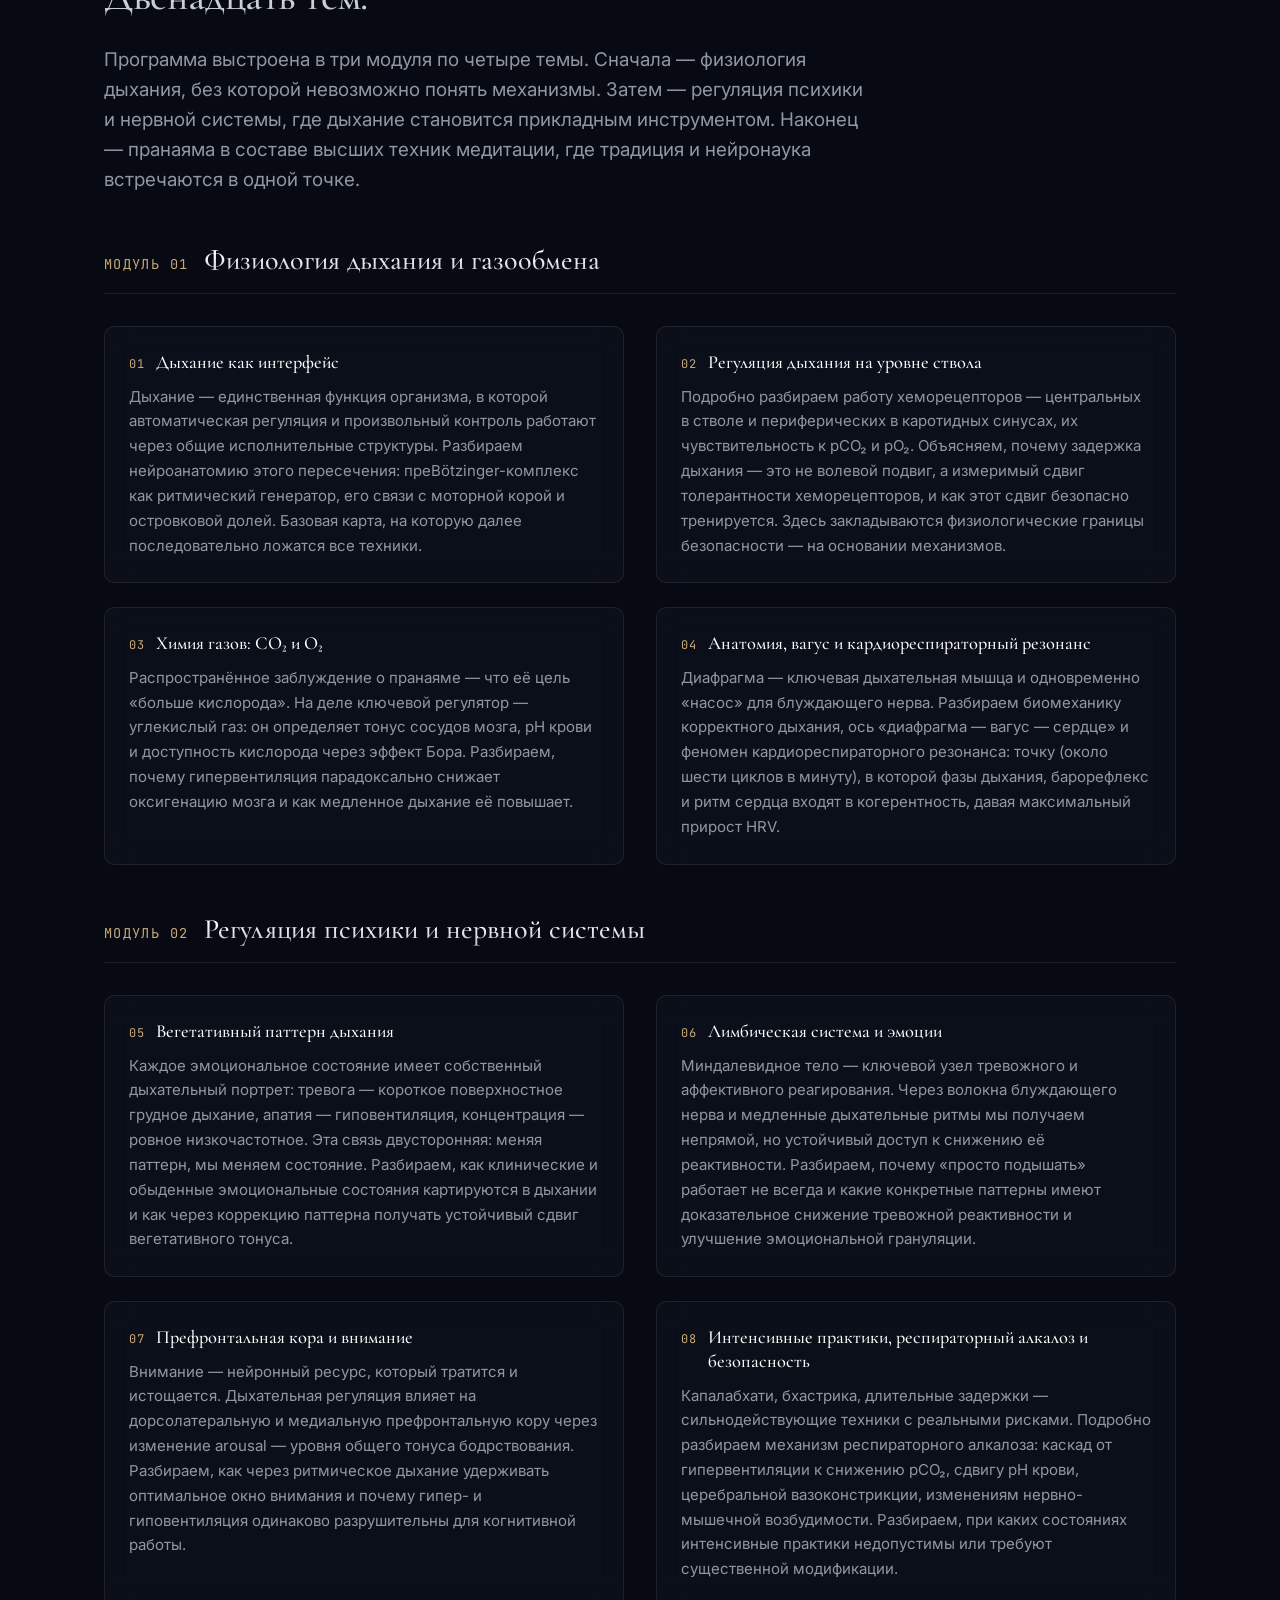
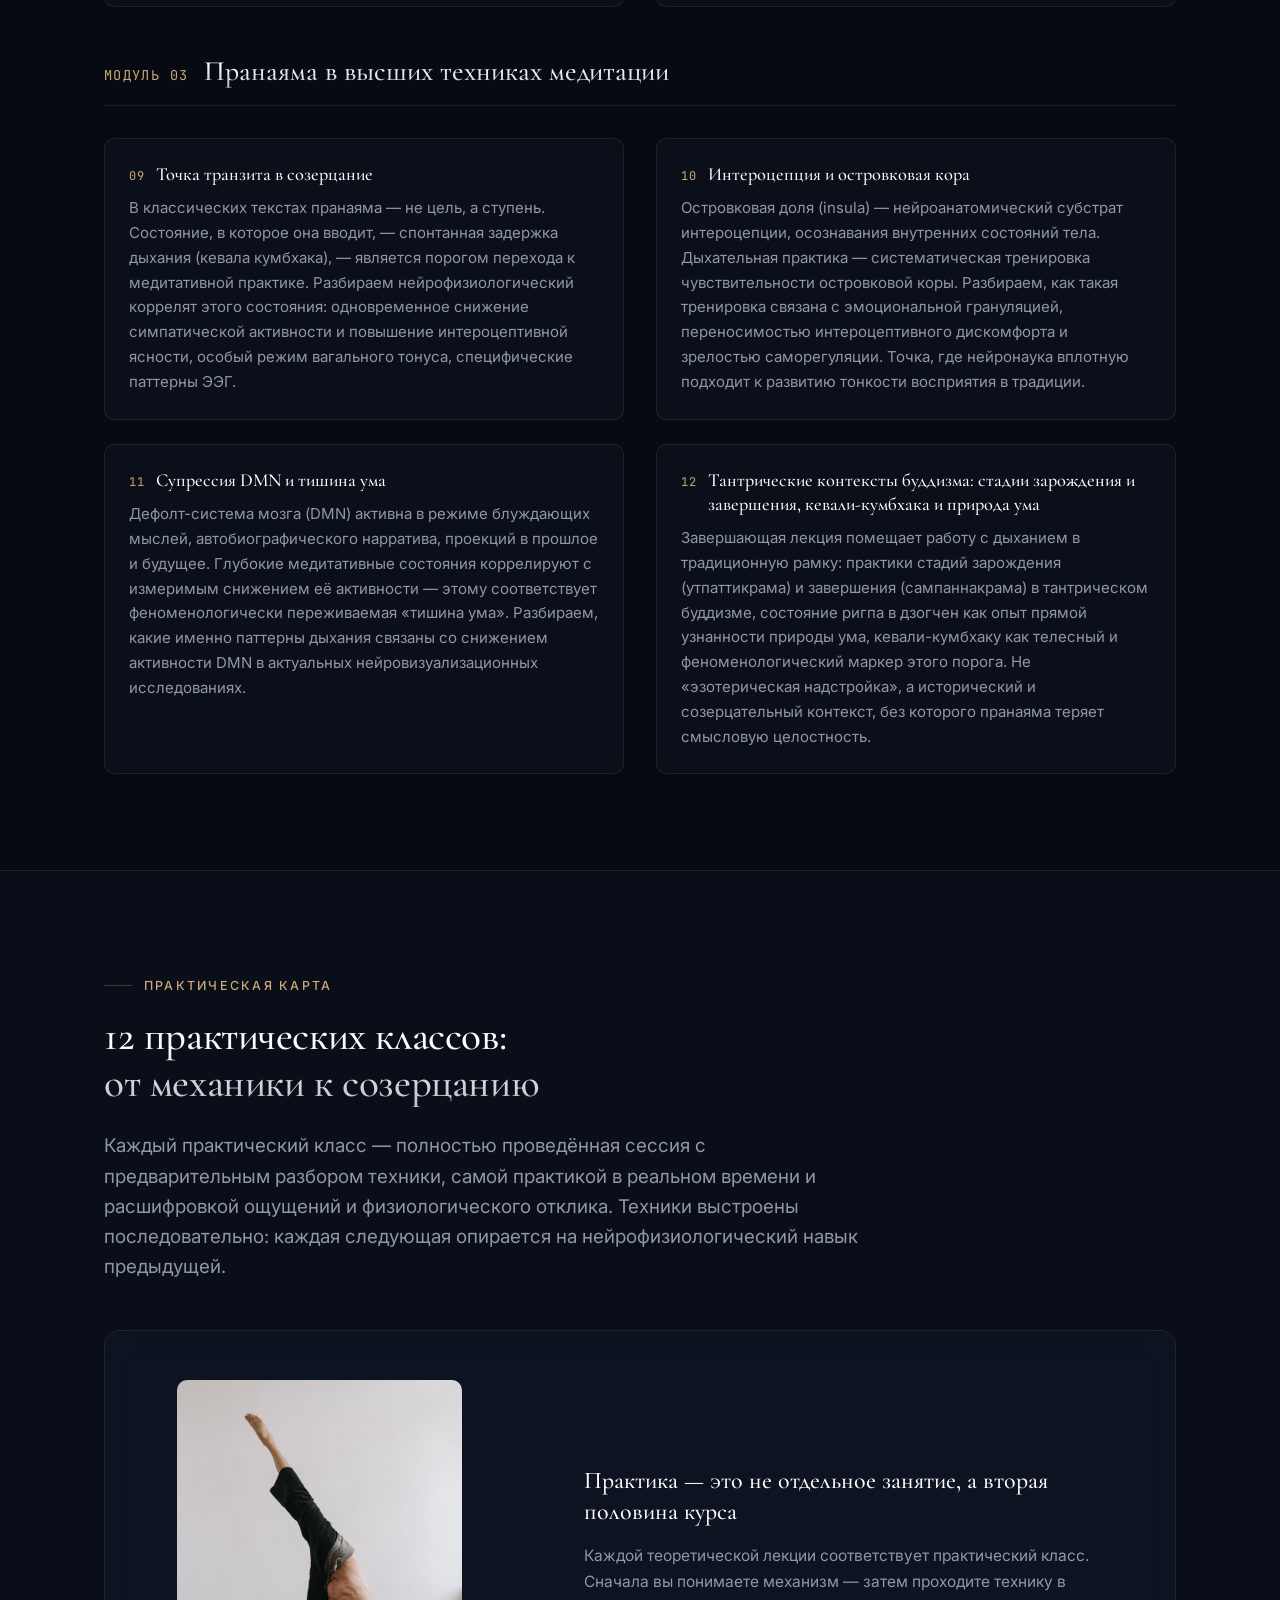
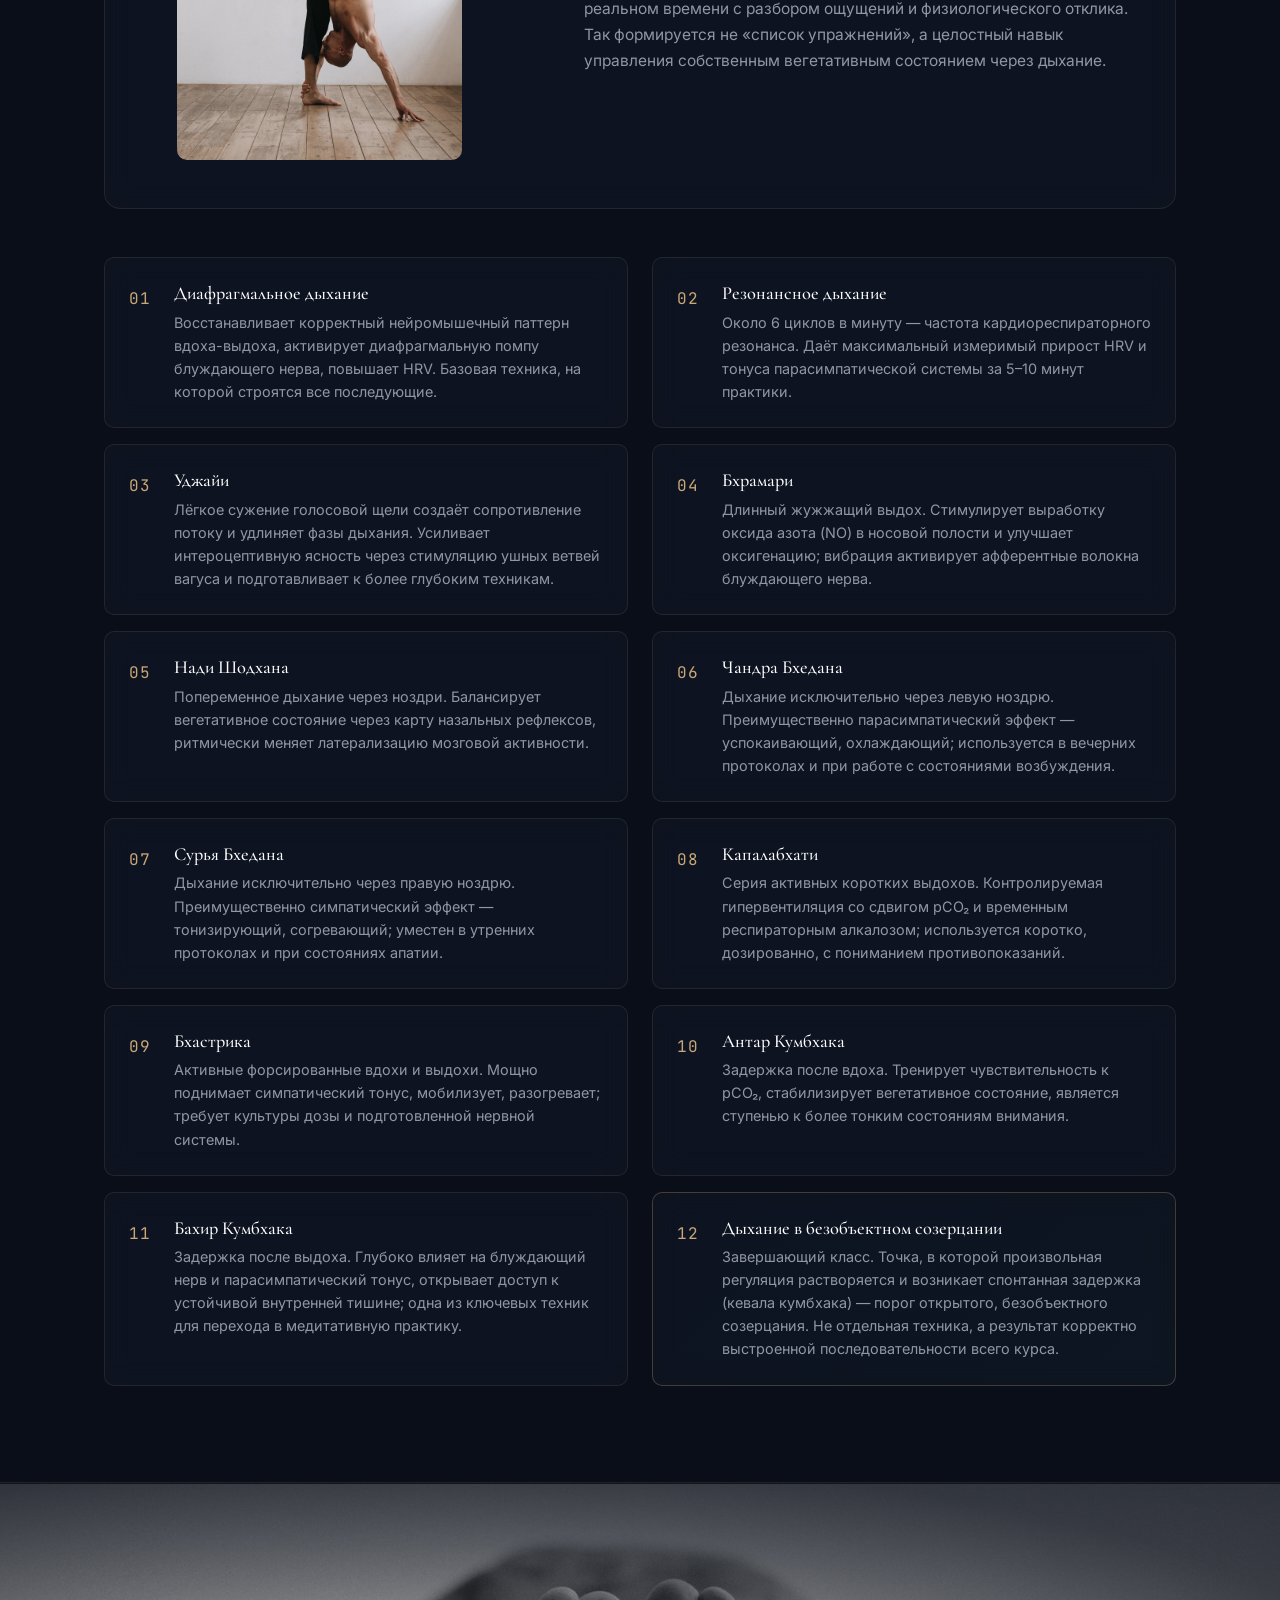
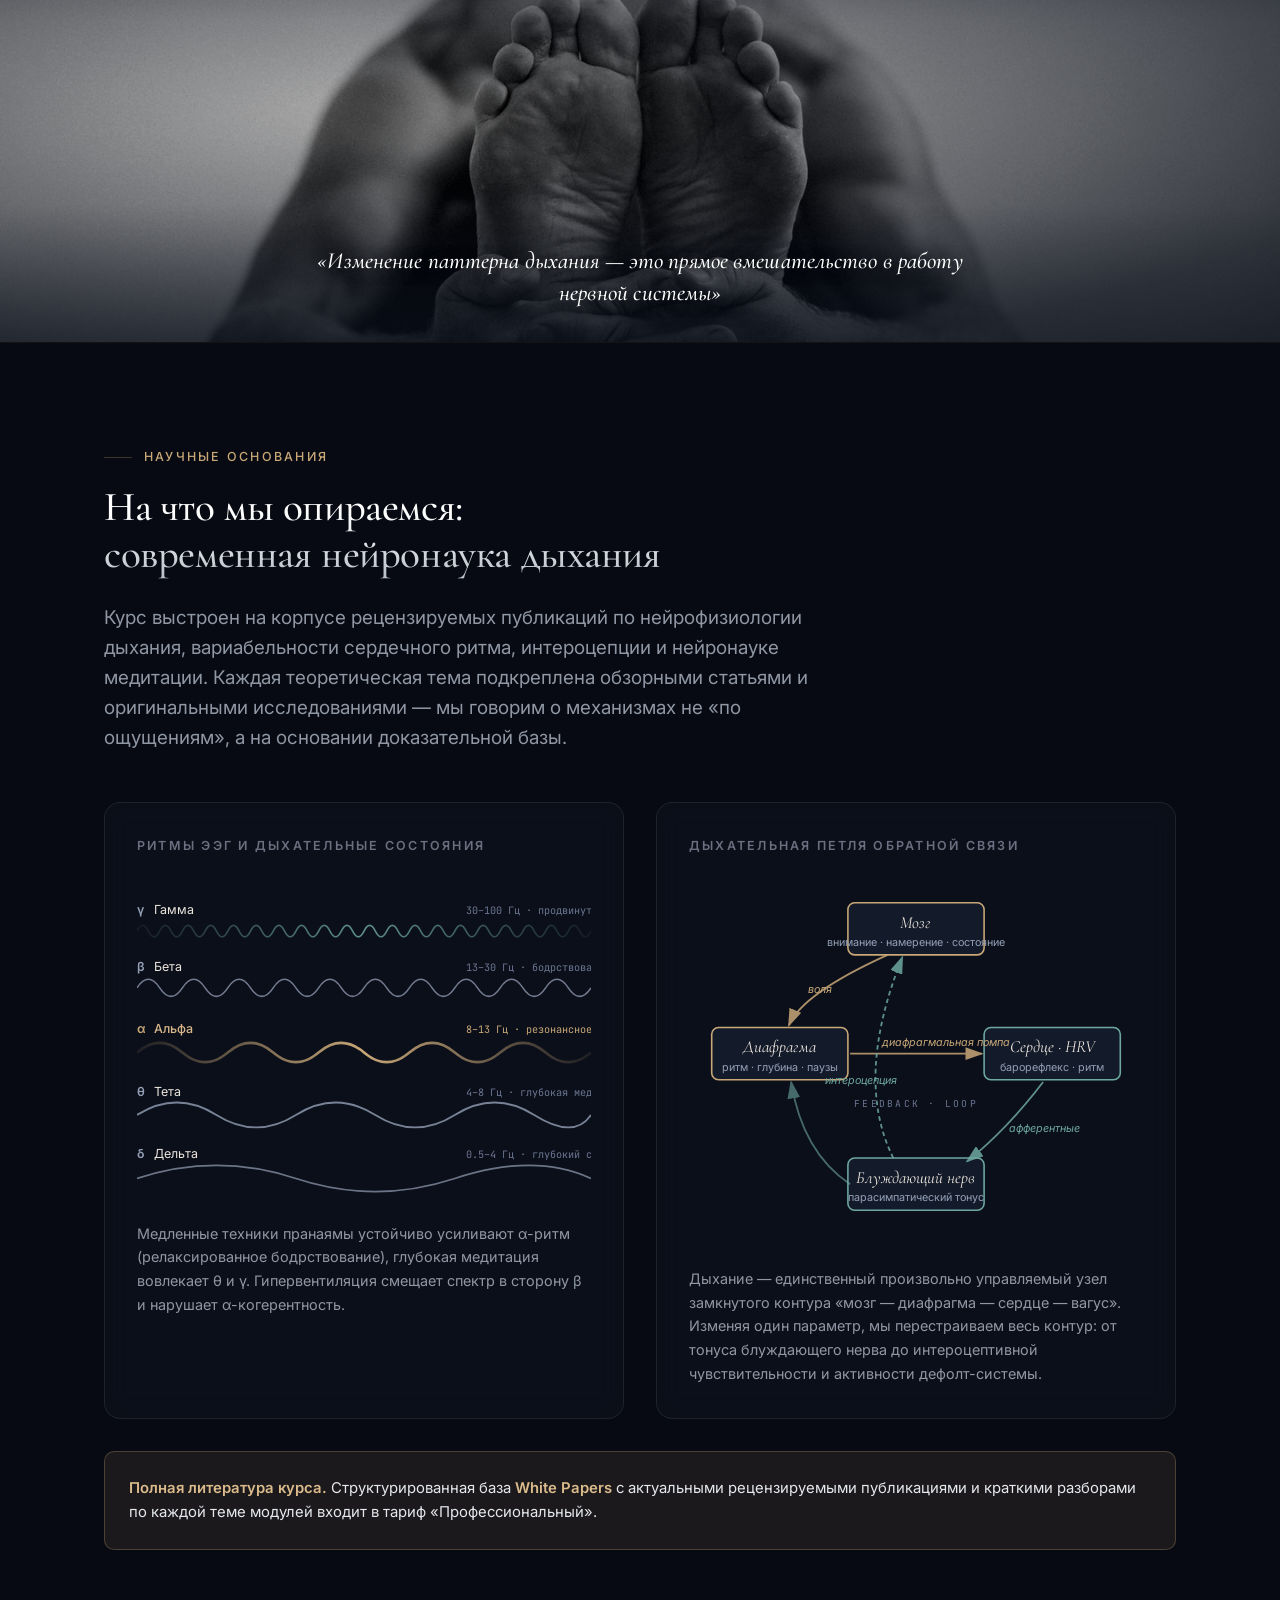
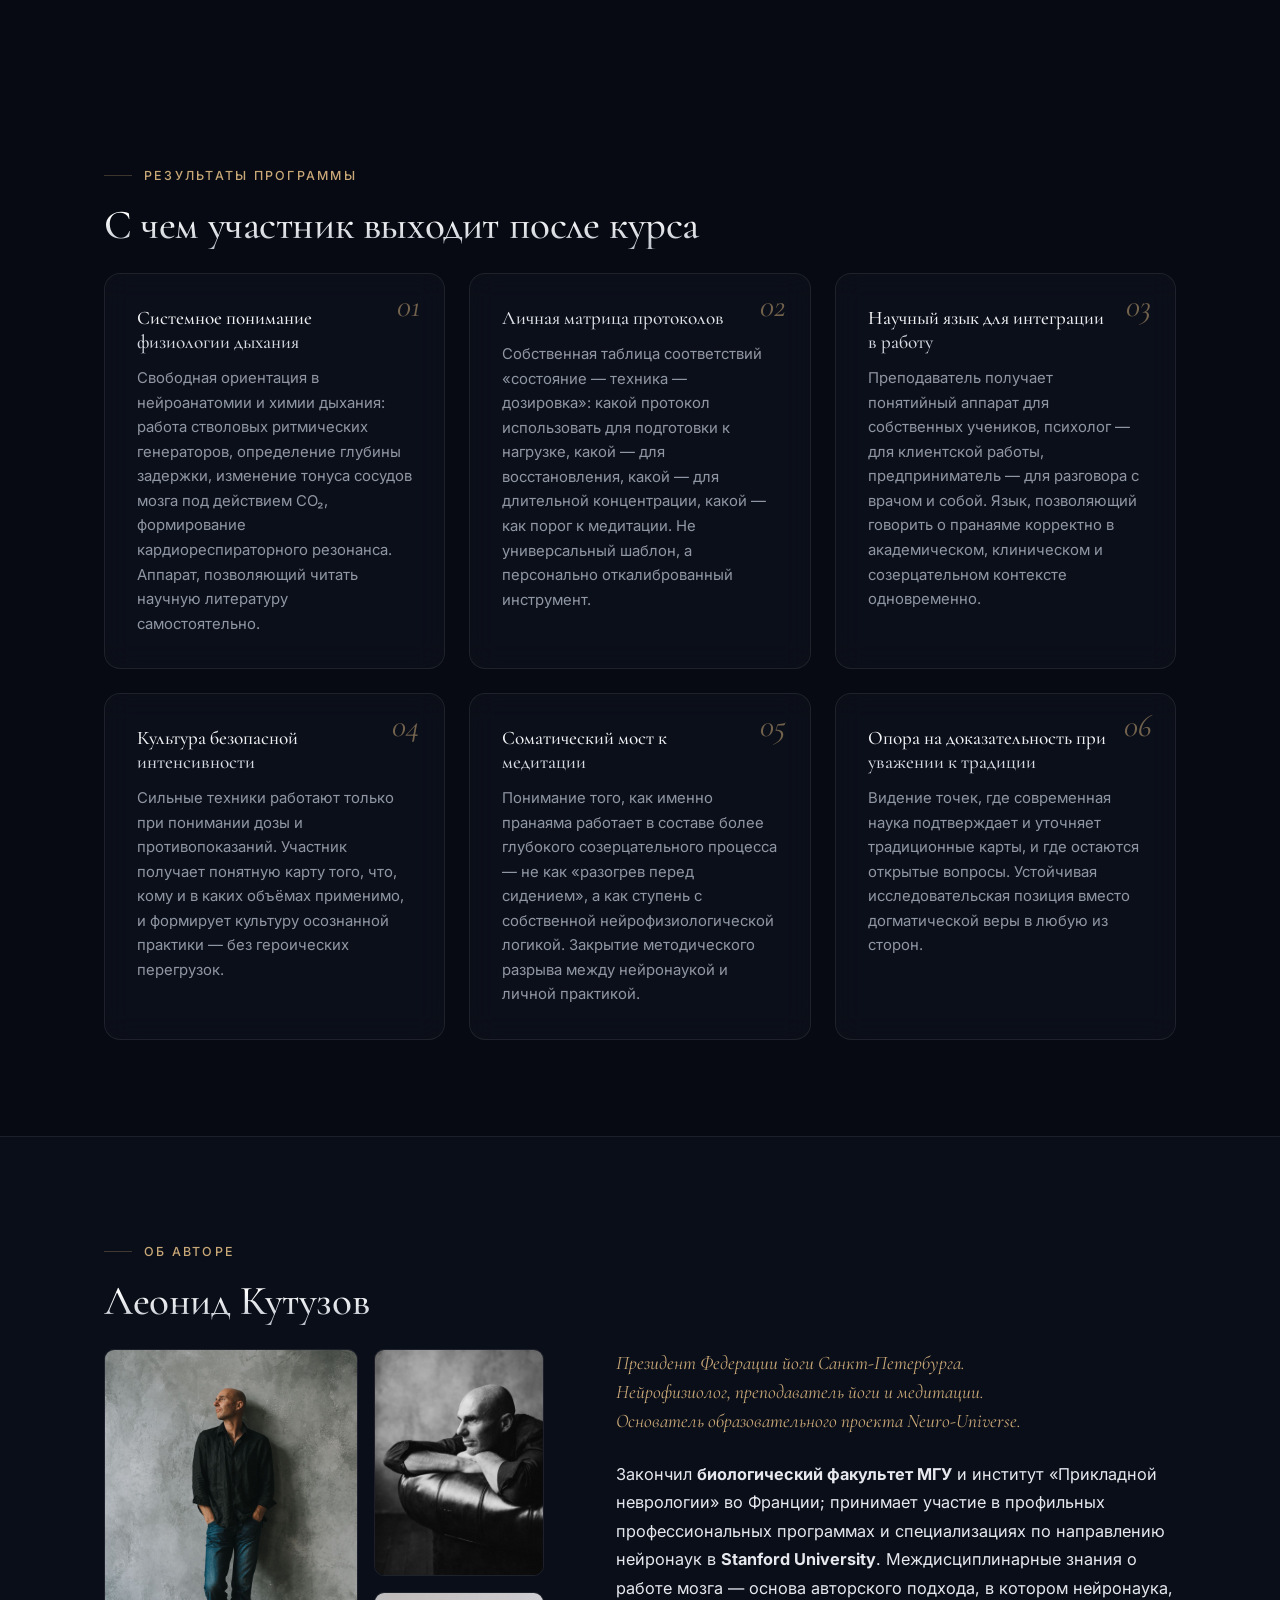
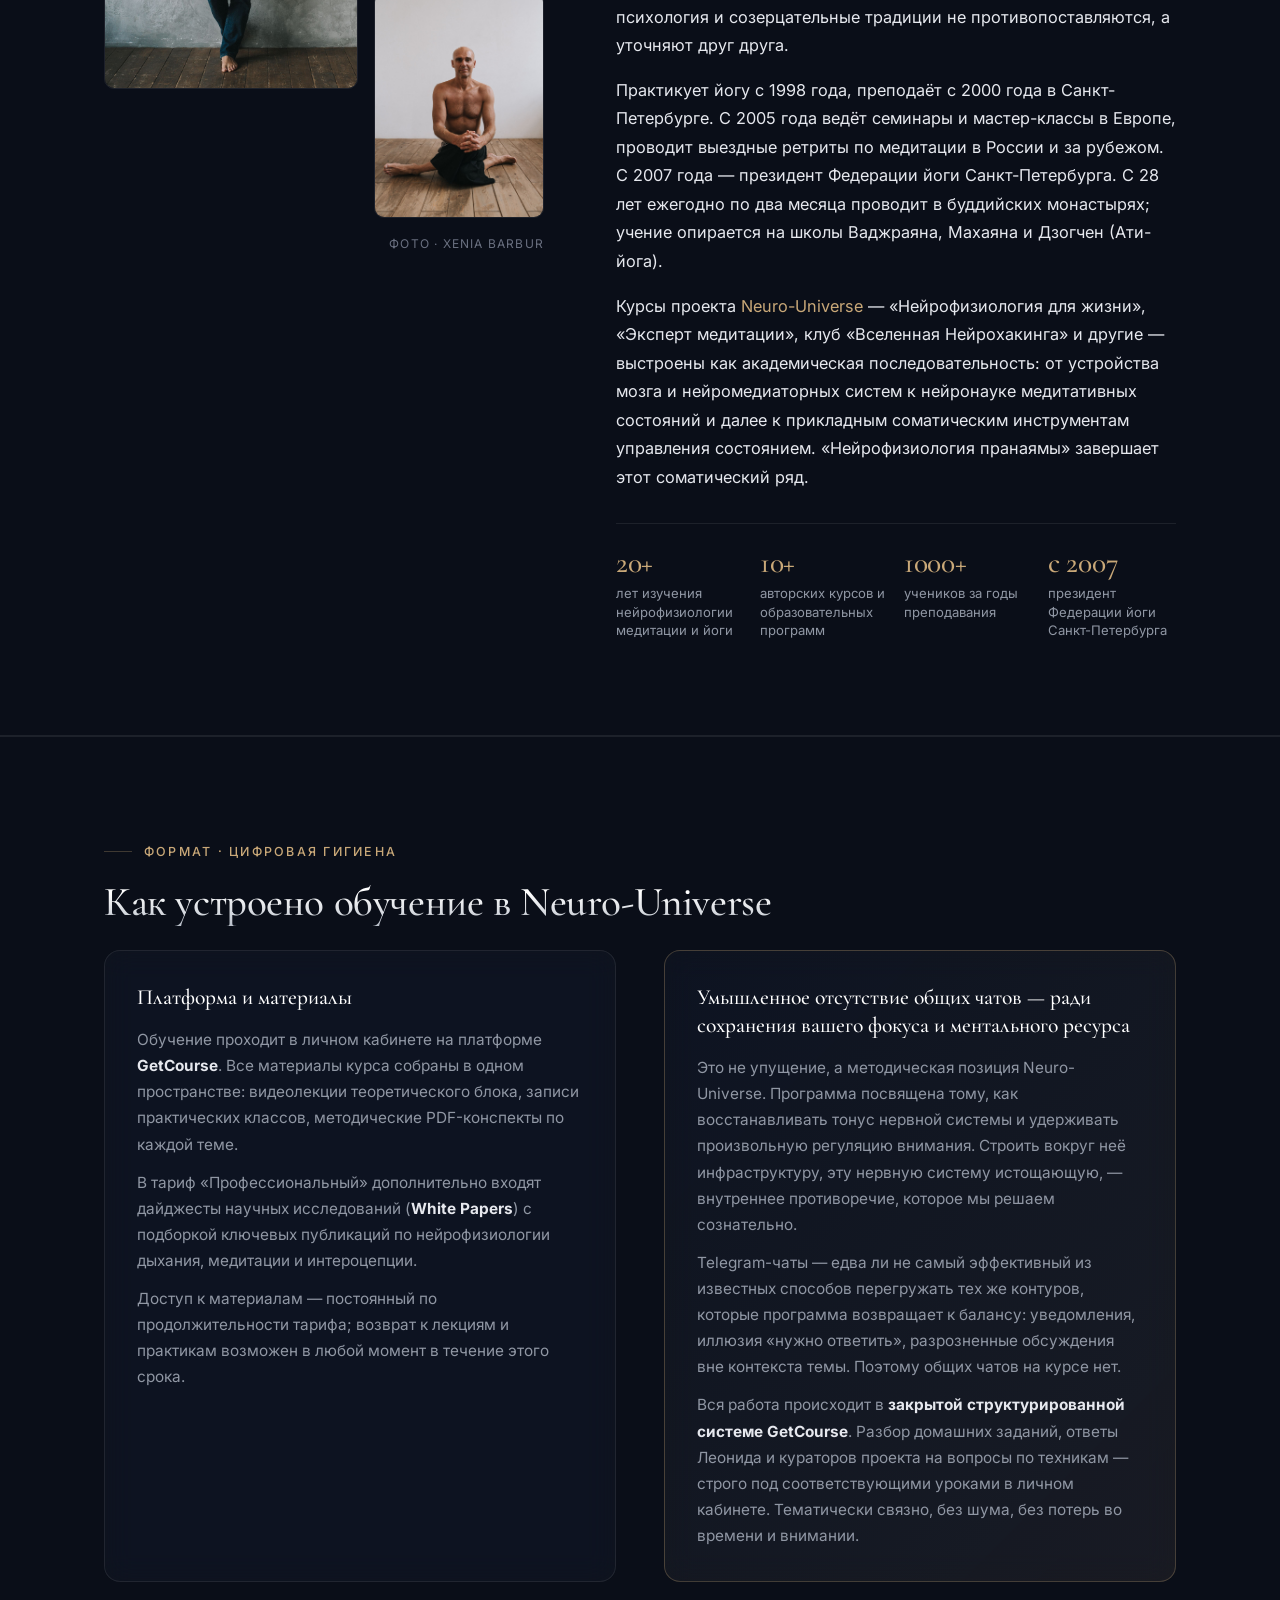
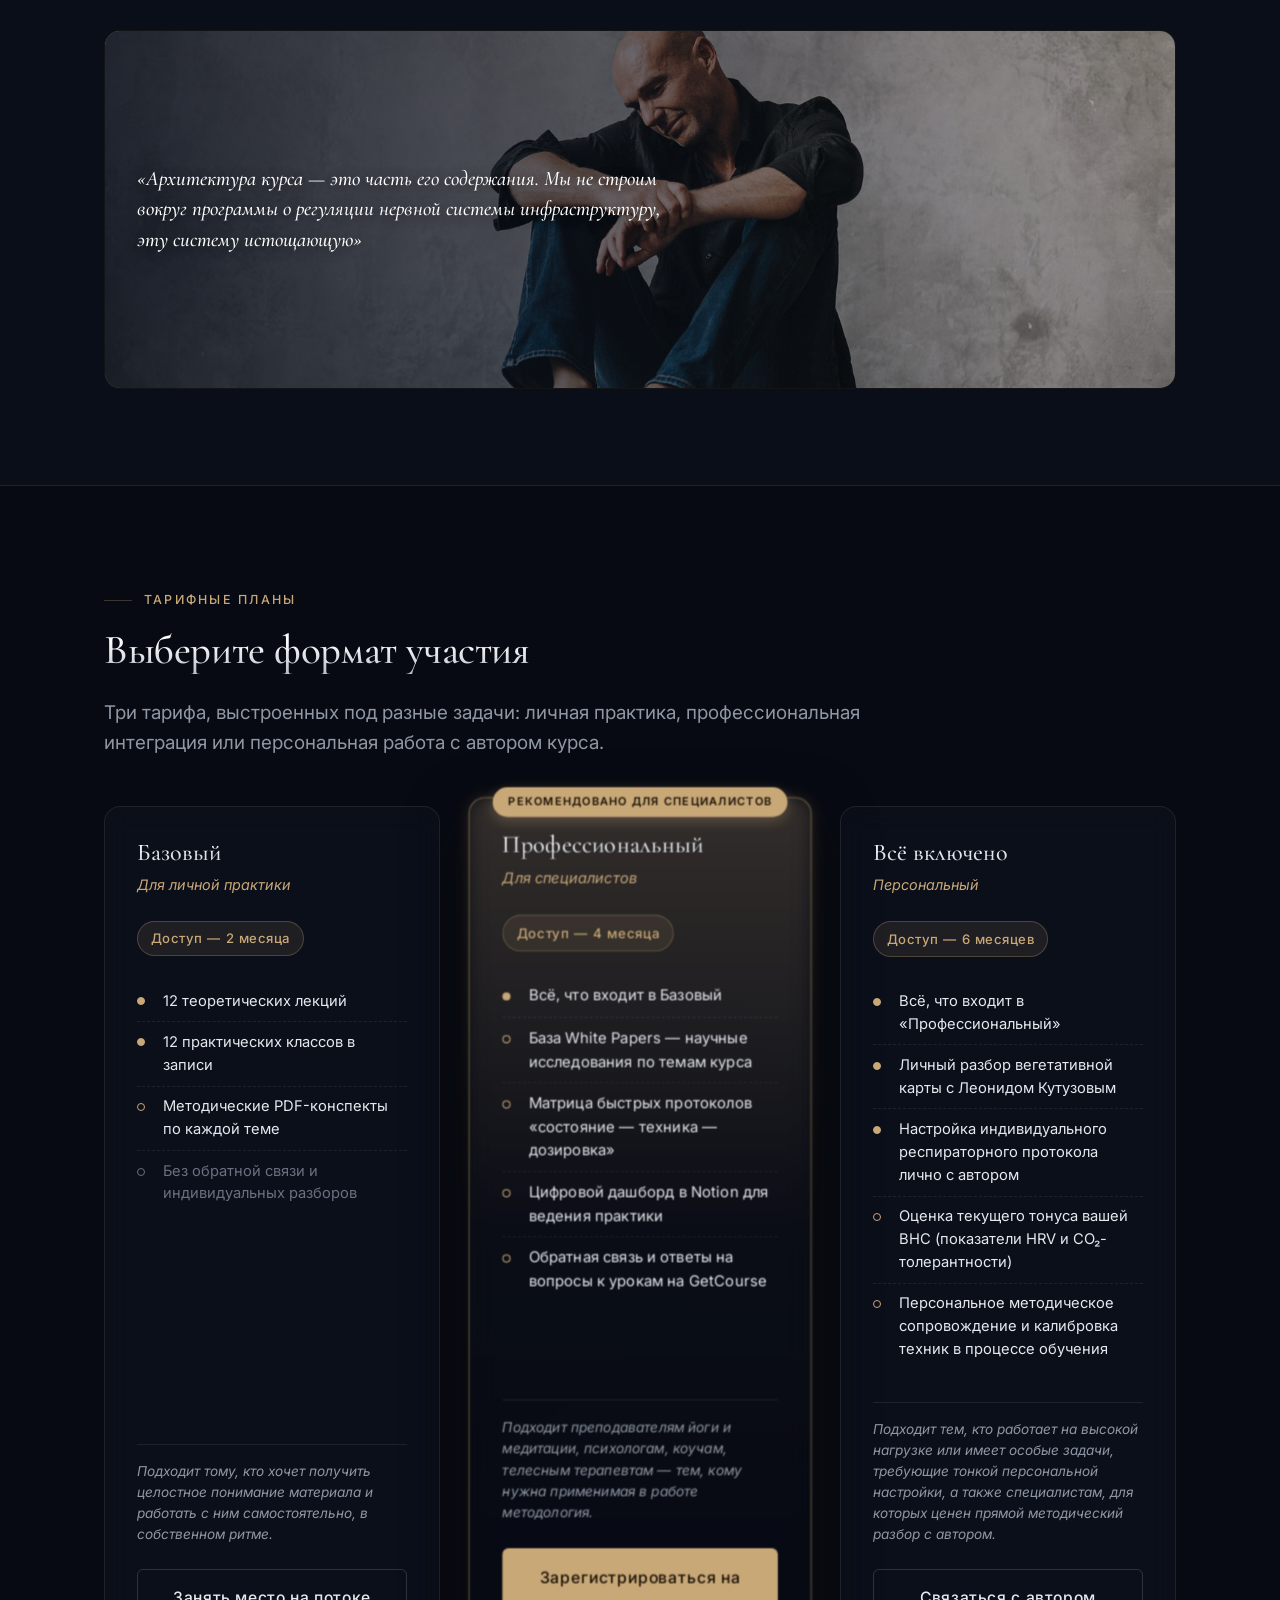
==== commit 49dbfd0e: "Скрыть блок 3½ «Где упирается практика» по запросу автора HTML обёрнут в комментарий, CSS-правила ос" ====
--- a/index.html
+++ b/index.html
@@ -208,7 +208,10 @@
 
     <!-- =================================================
          Block 3½. Where practice without neurophysiology fails
-         ================================================= -->
+         СКРЫТО: блок временно отключён по запросу автора.
+         Чтобы вернуть на страницу — раскомментировать целиком.
+         ================================================= -->
+    <!--
     <section class="section section--tight" id="deadlocks">
       <div class="container container--narrow">
         <span class="section__eyebrow">Смысловой контекст</span>
@@ -245,6 +248,7 @@
         </div>
       </div>
     </section>
+    -->
 
     <!-- =================================================
          Block 4. Audiences
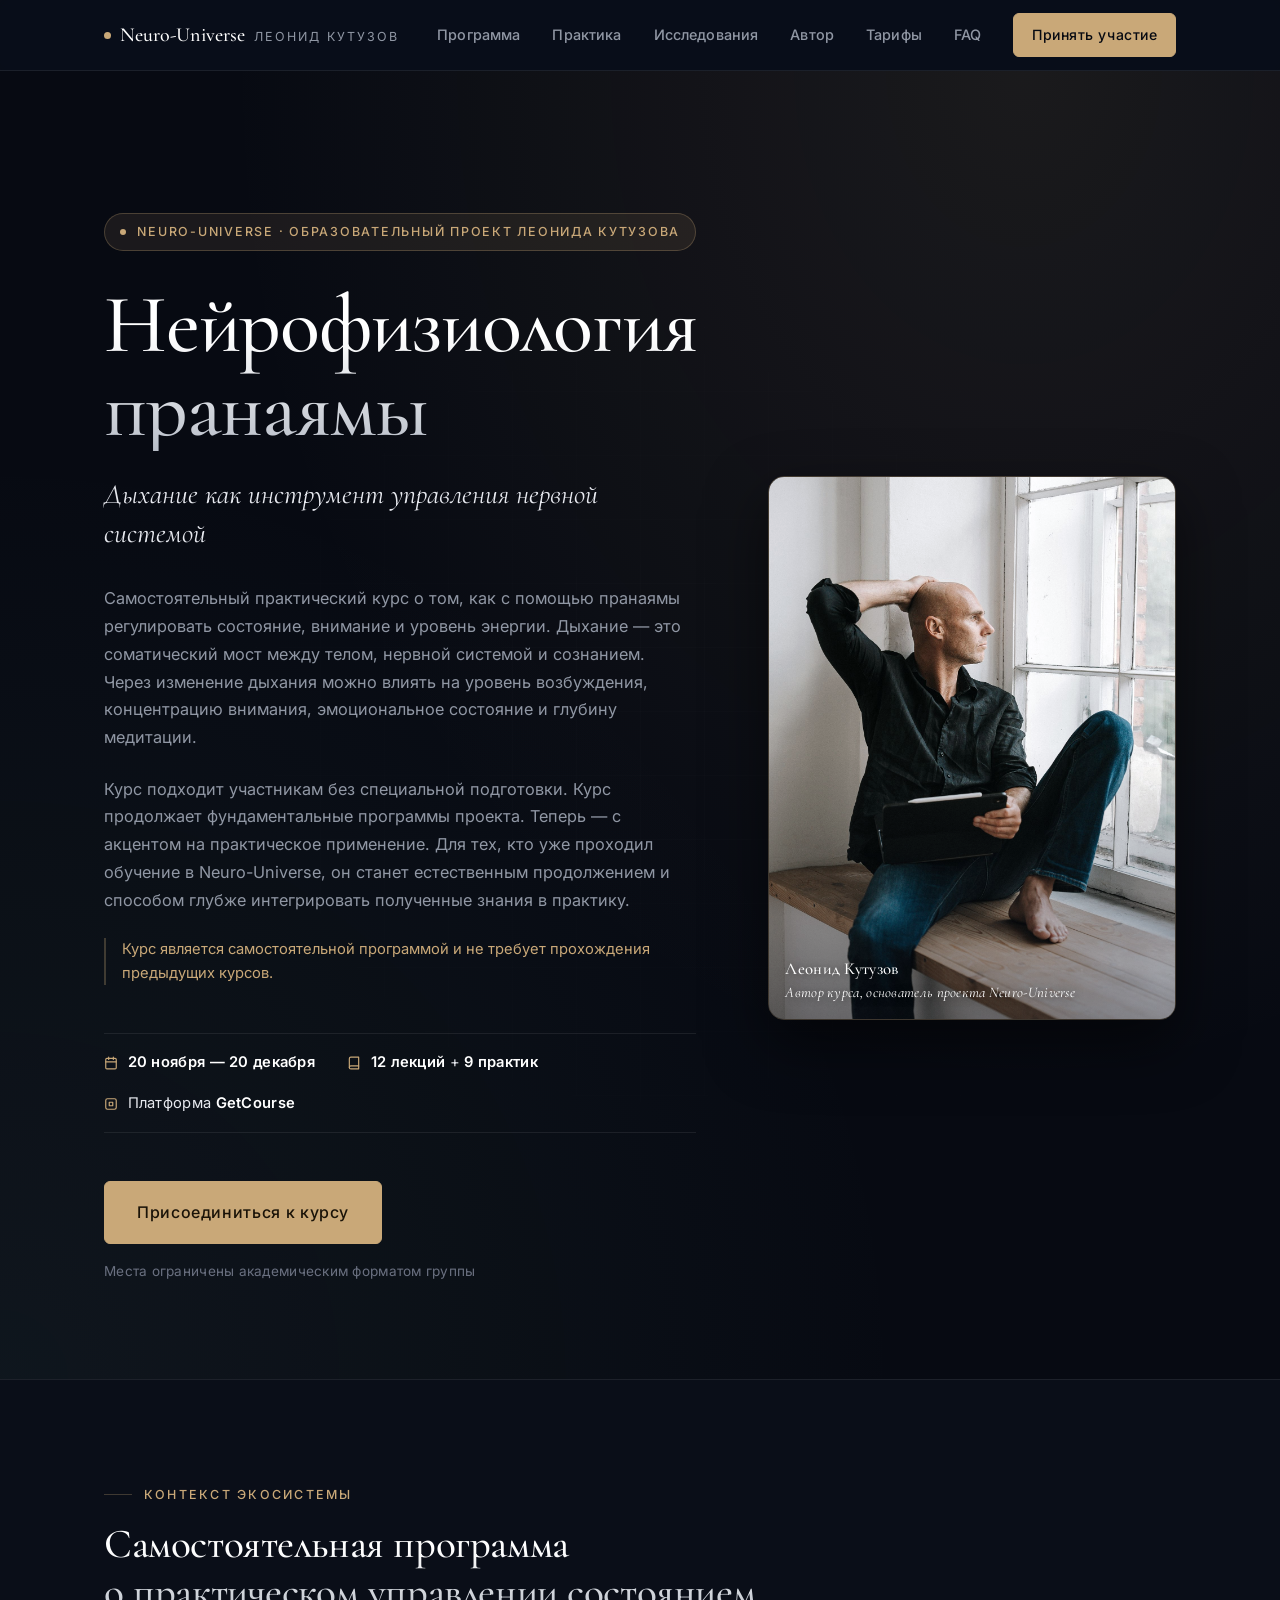
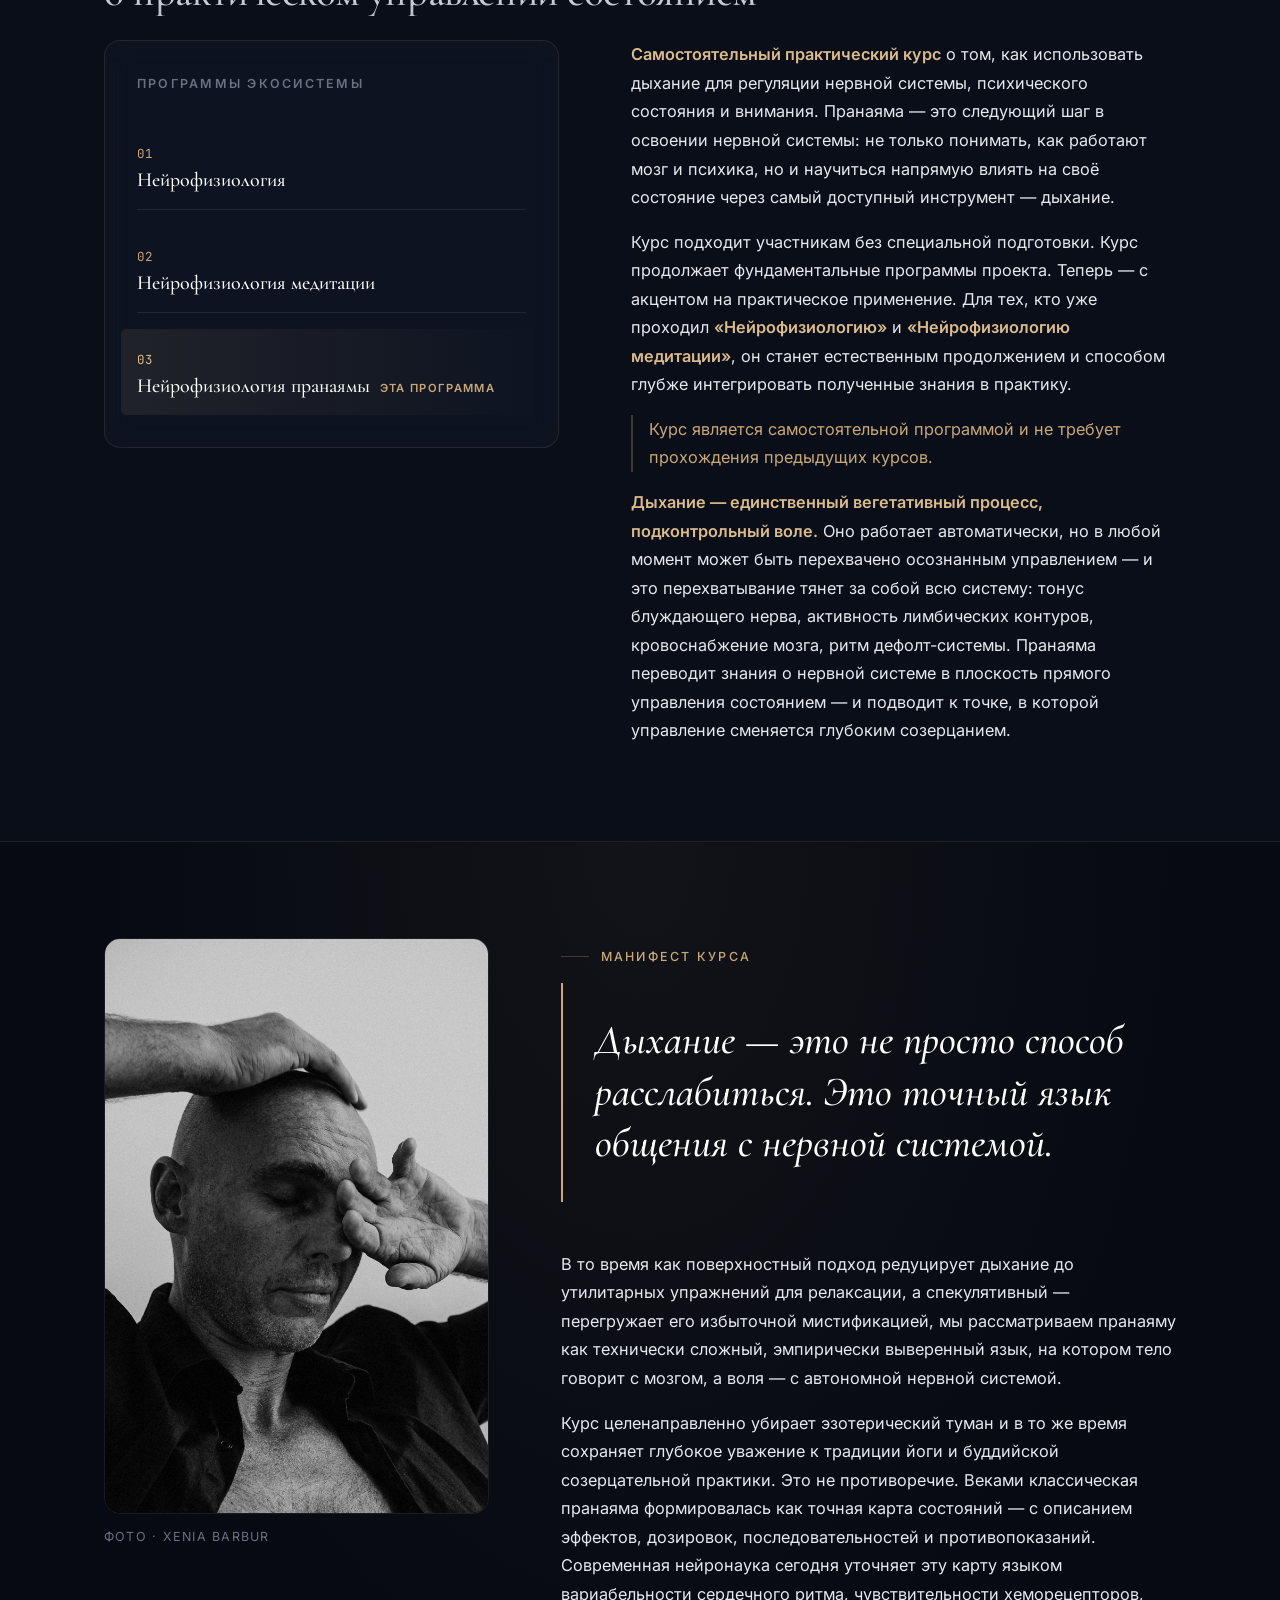
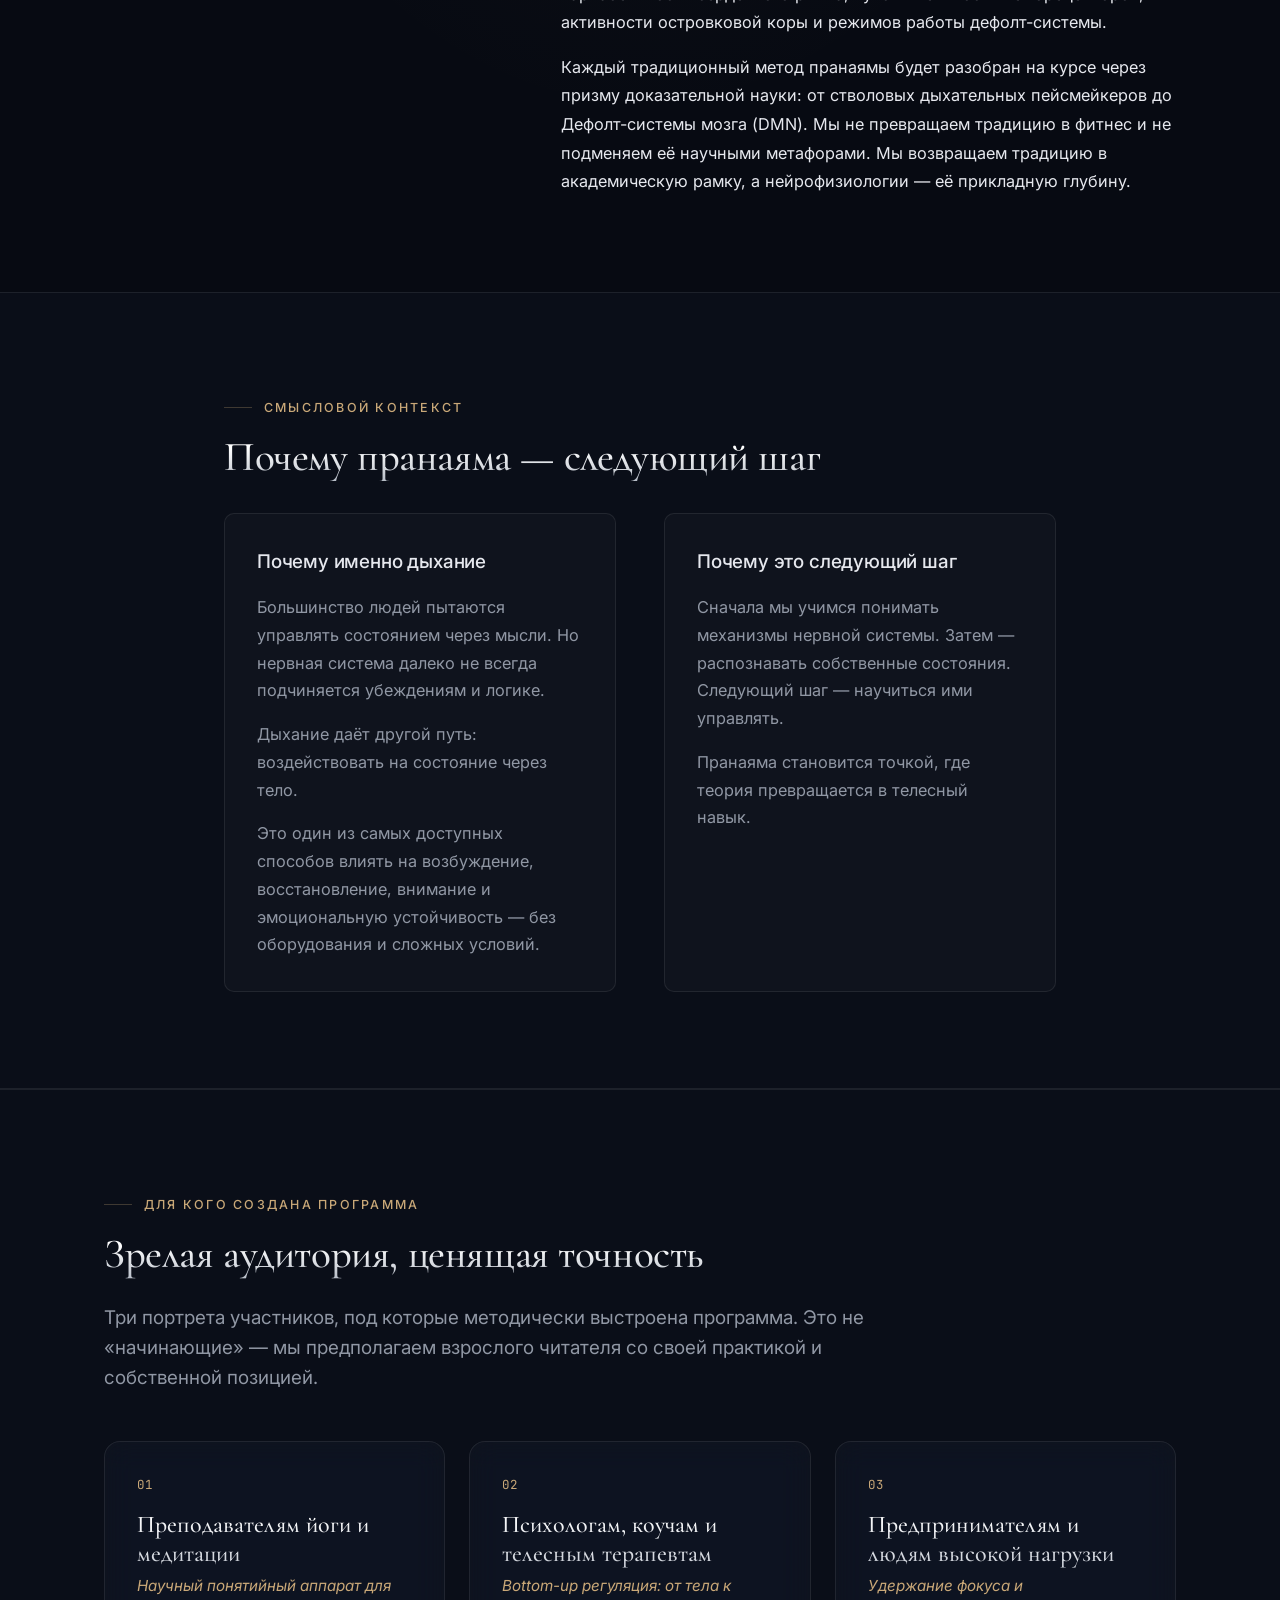
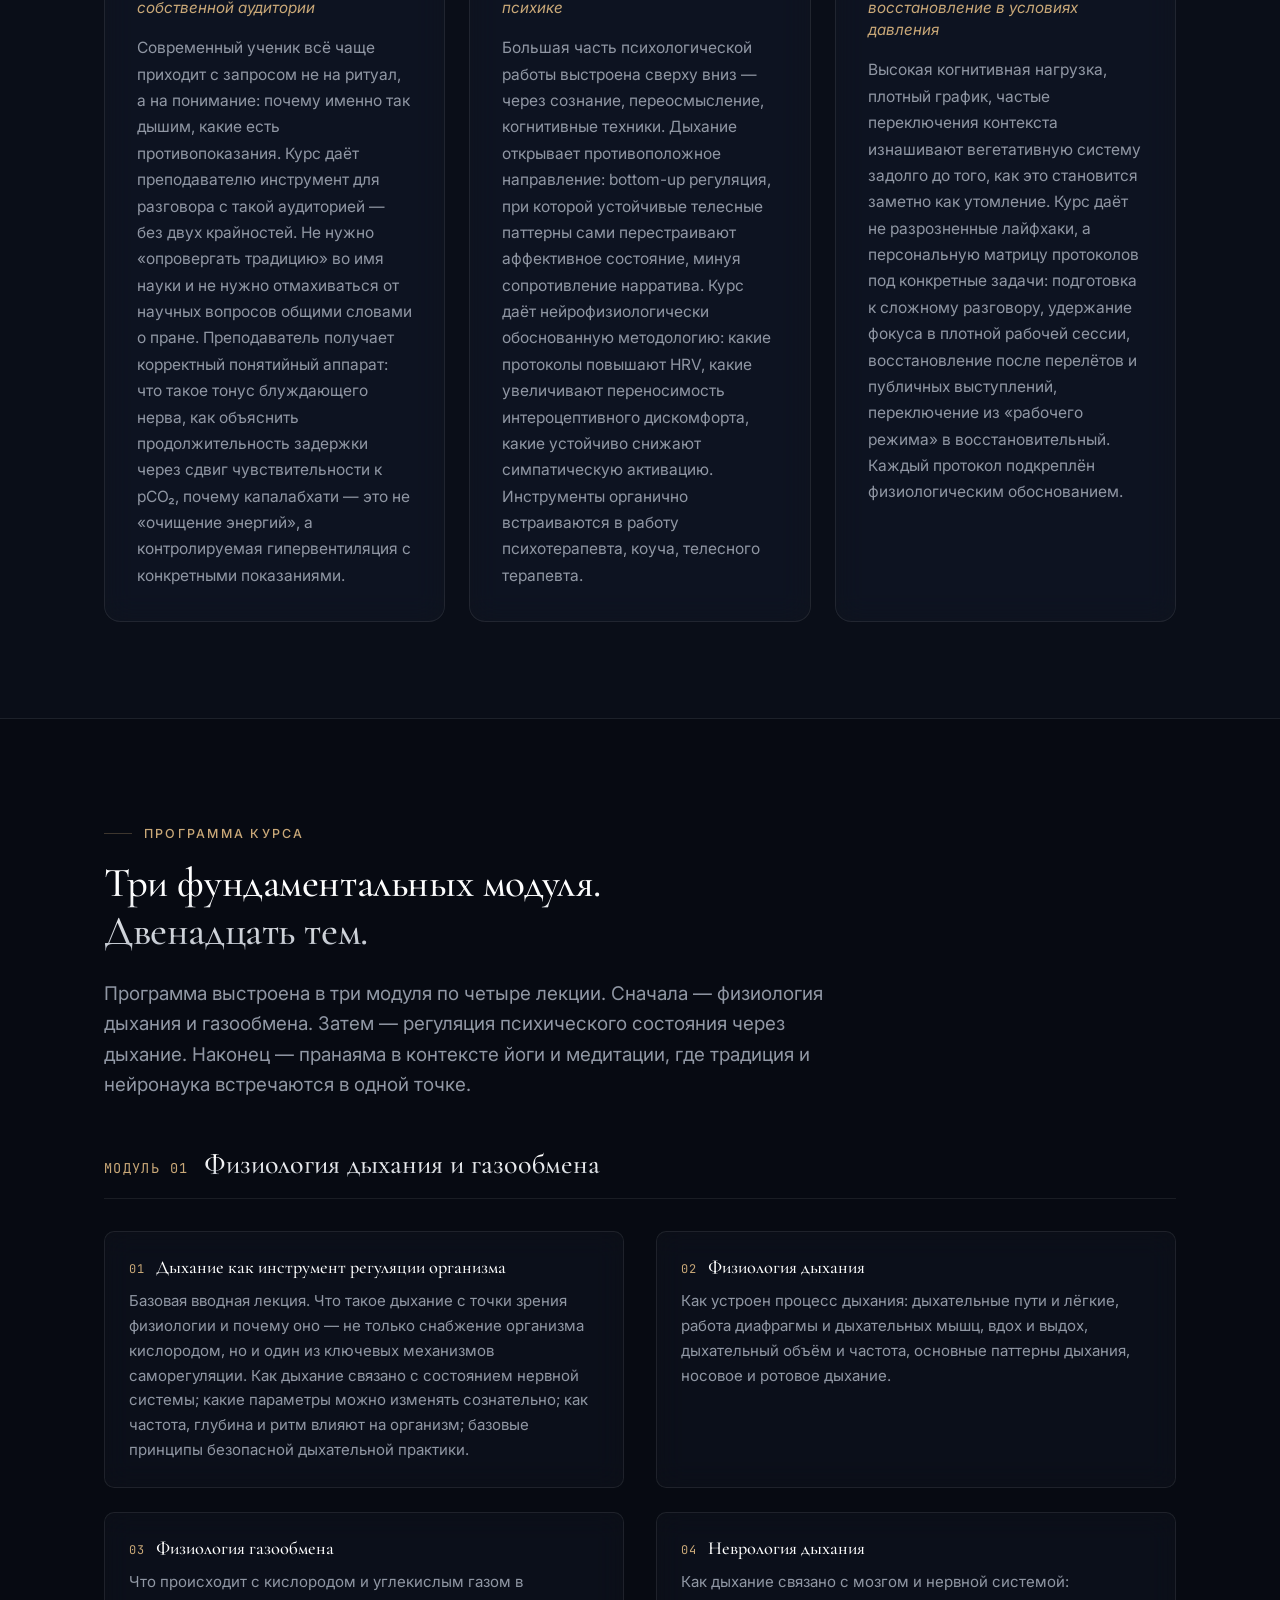
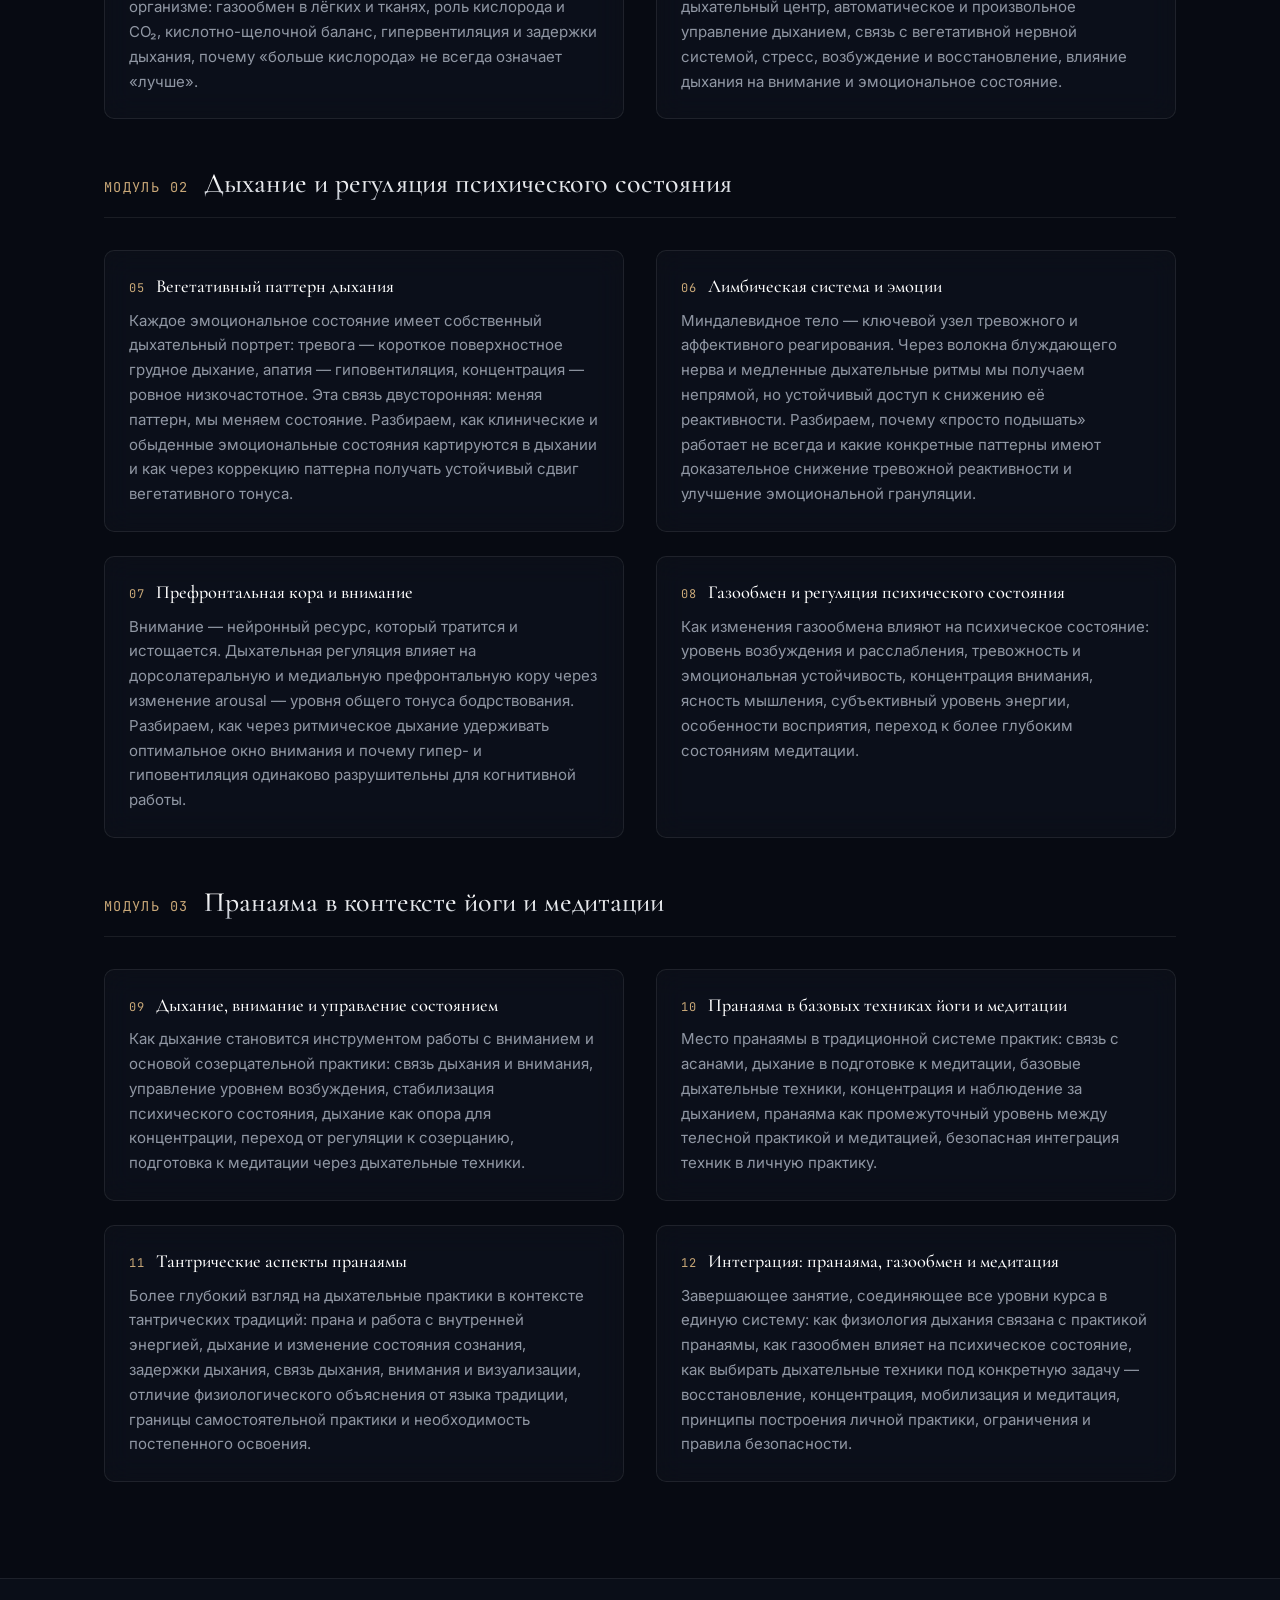
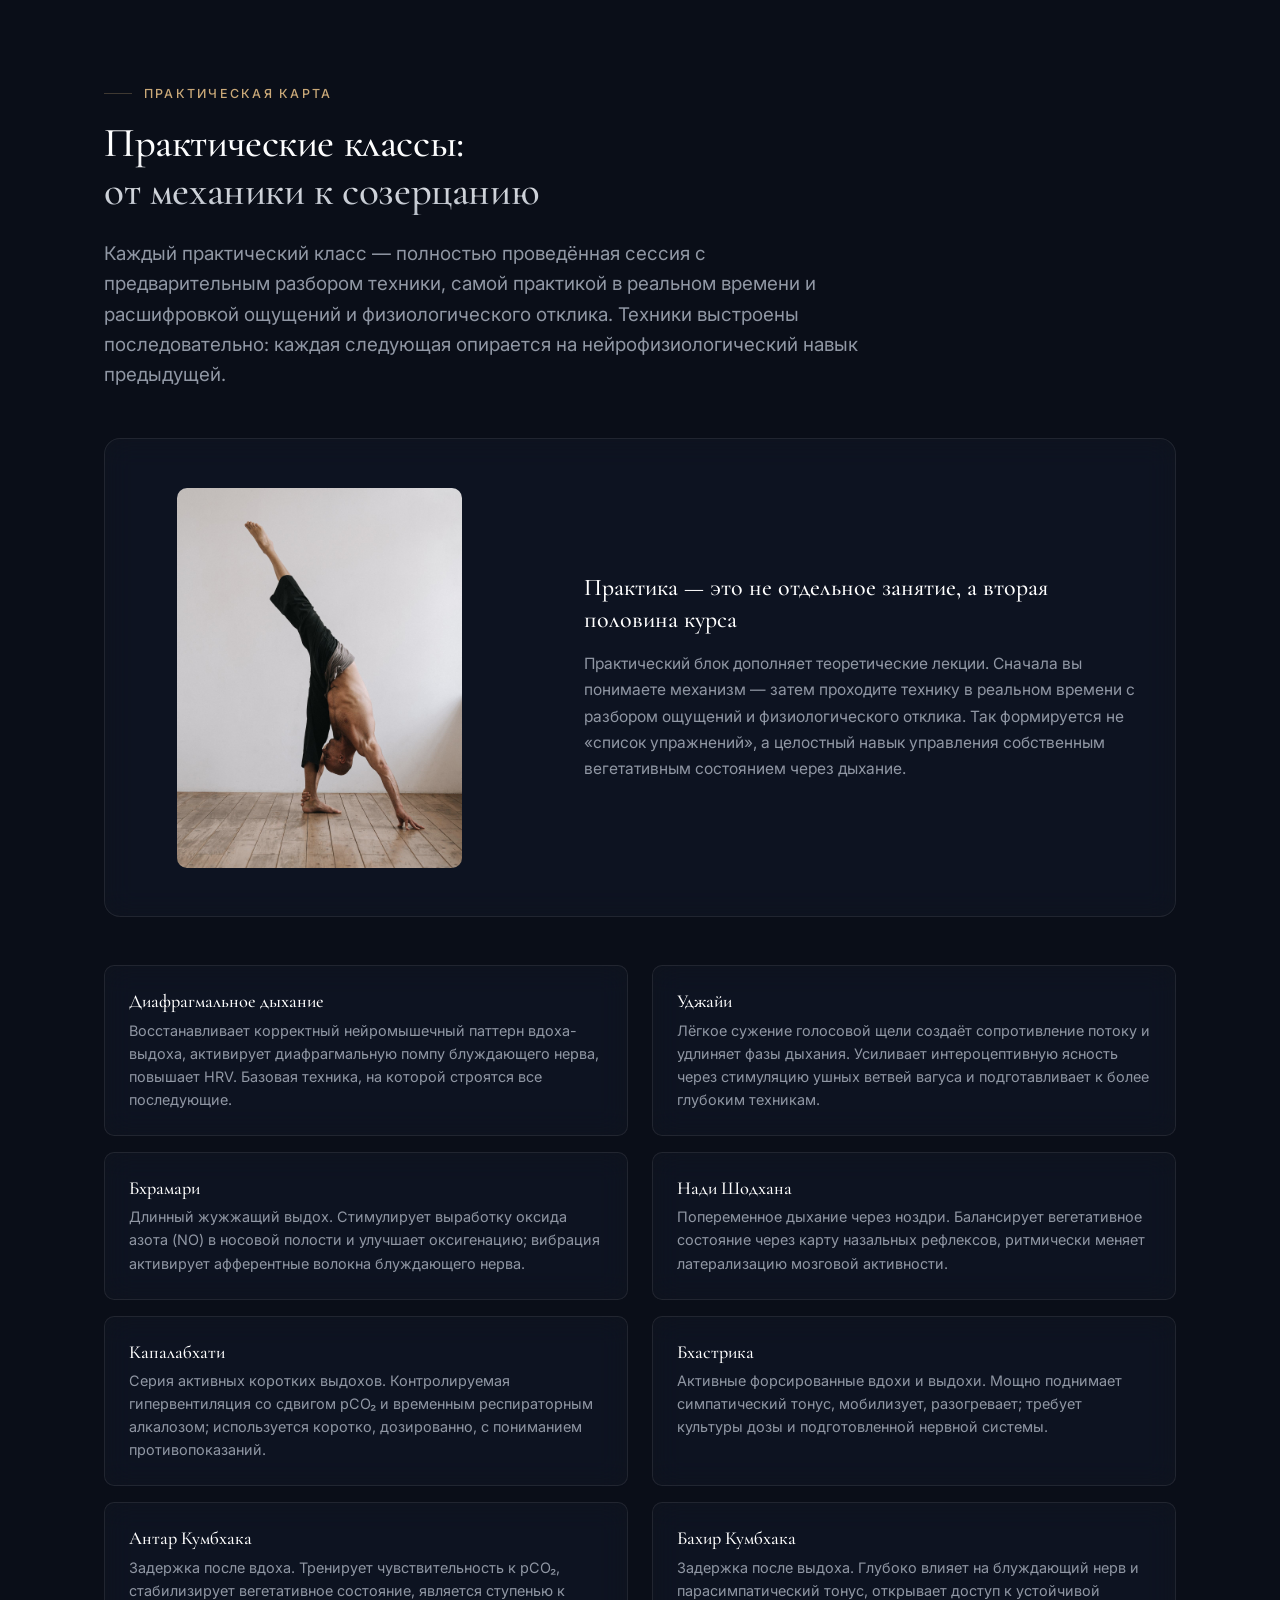
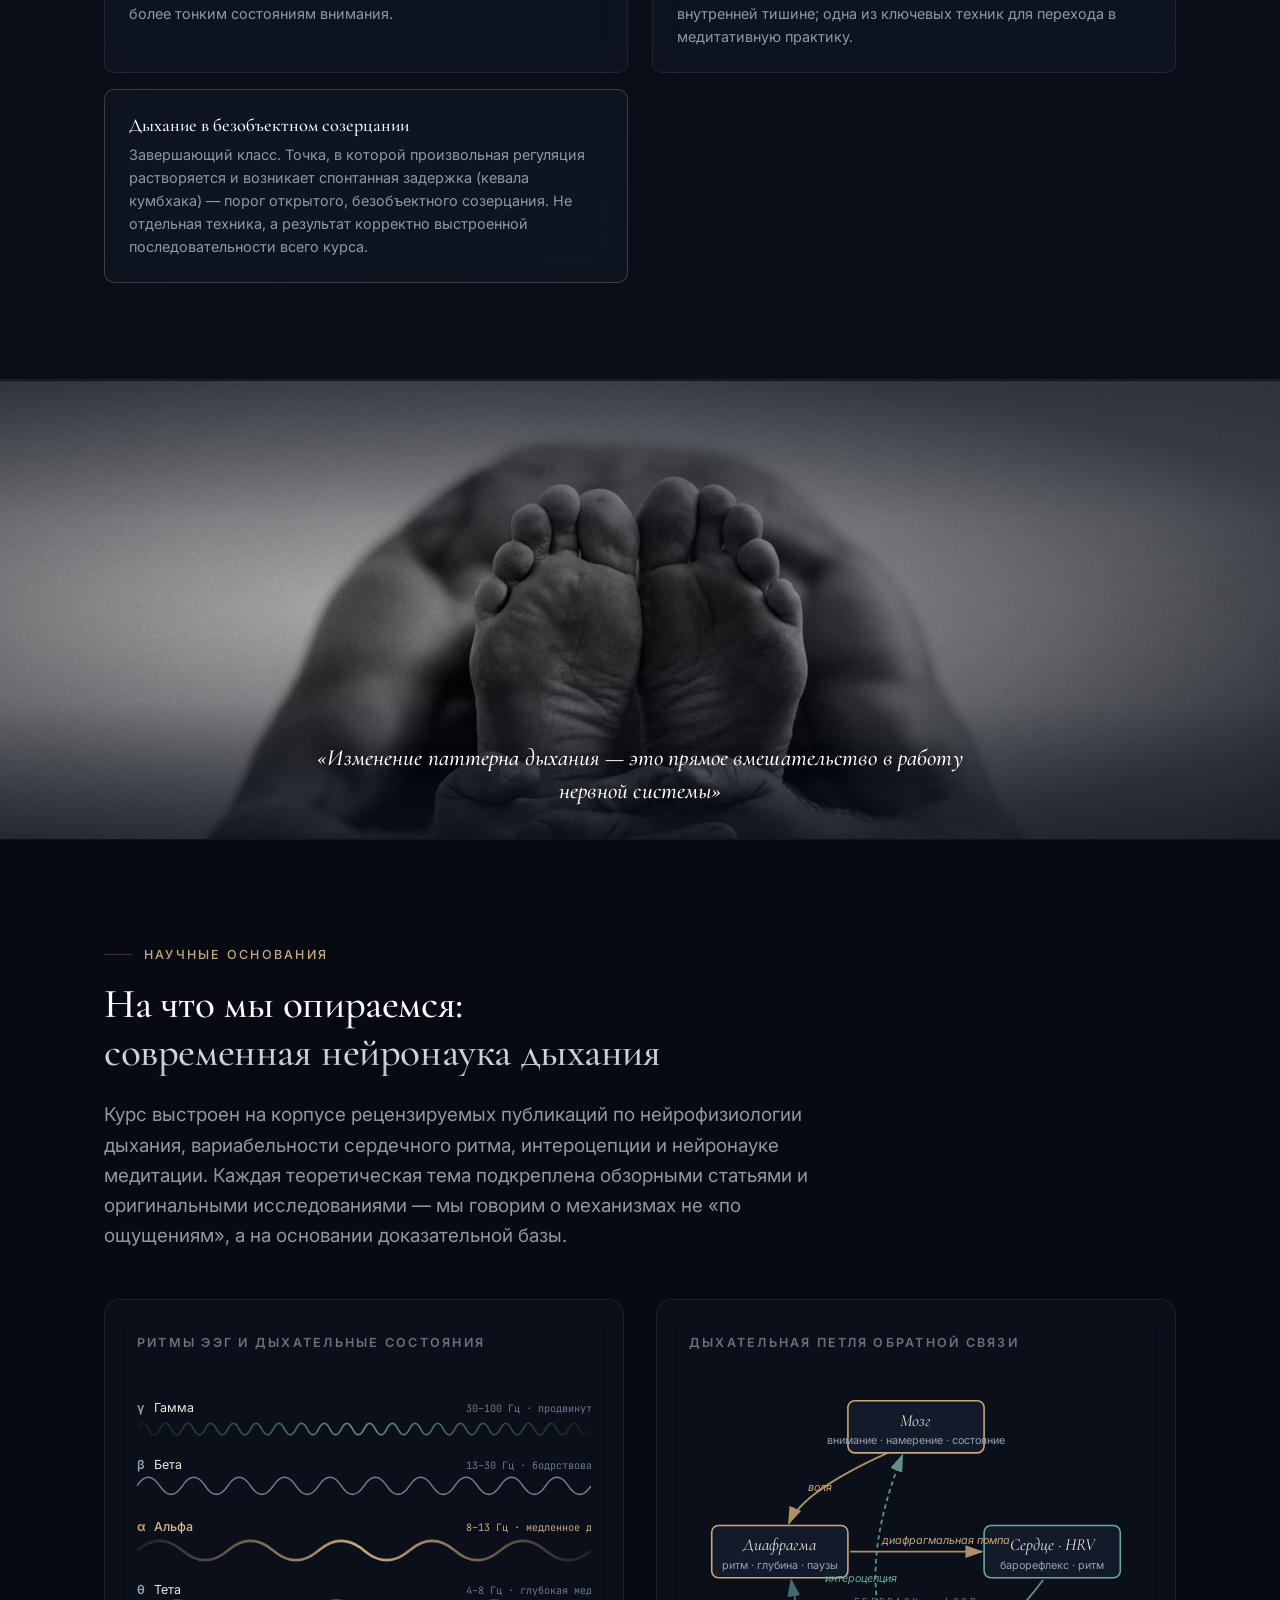
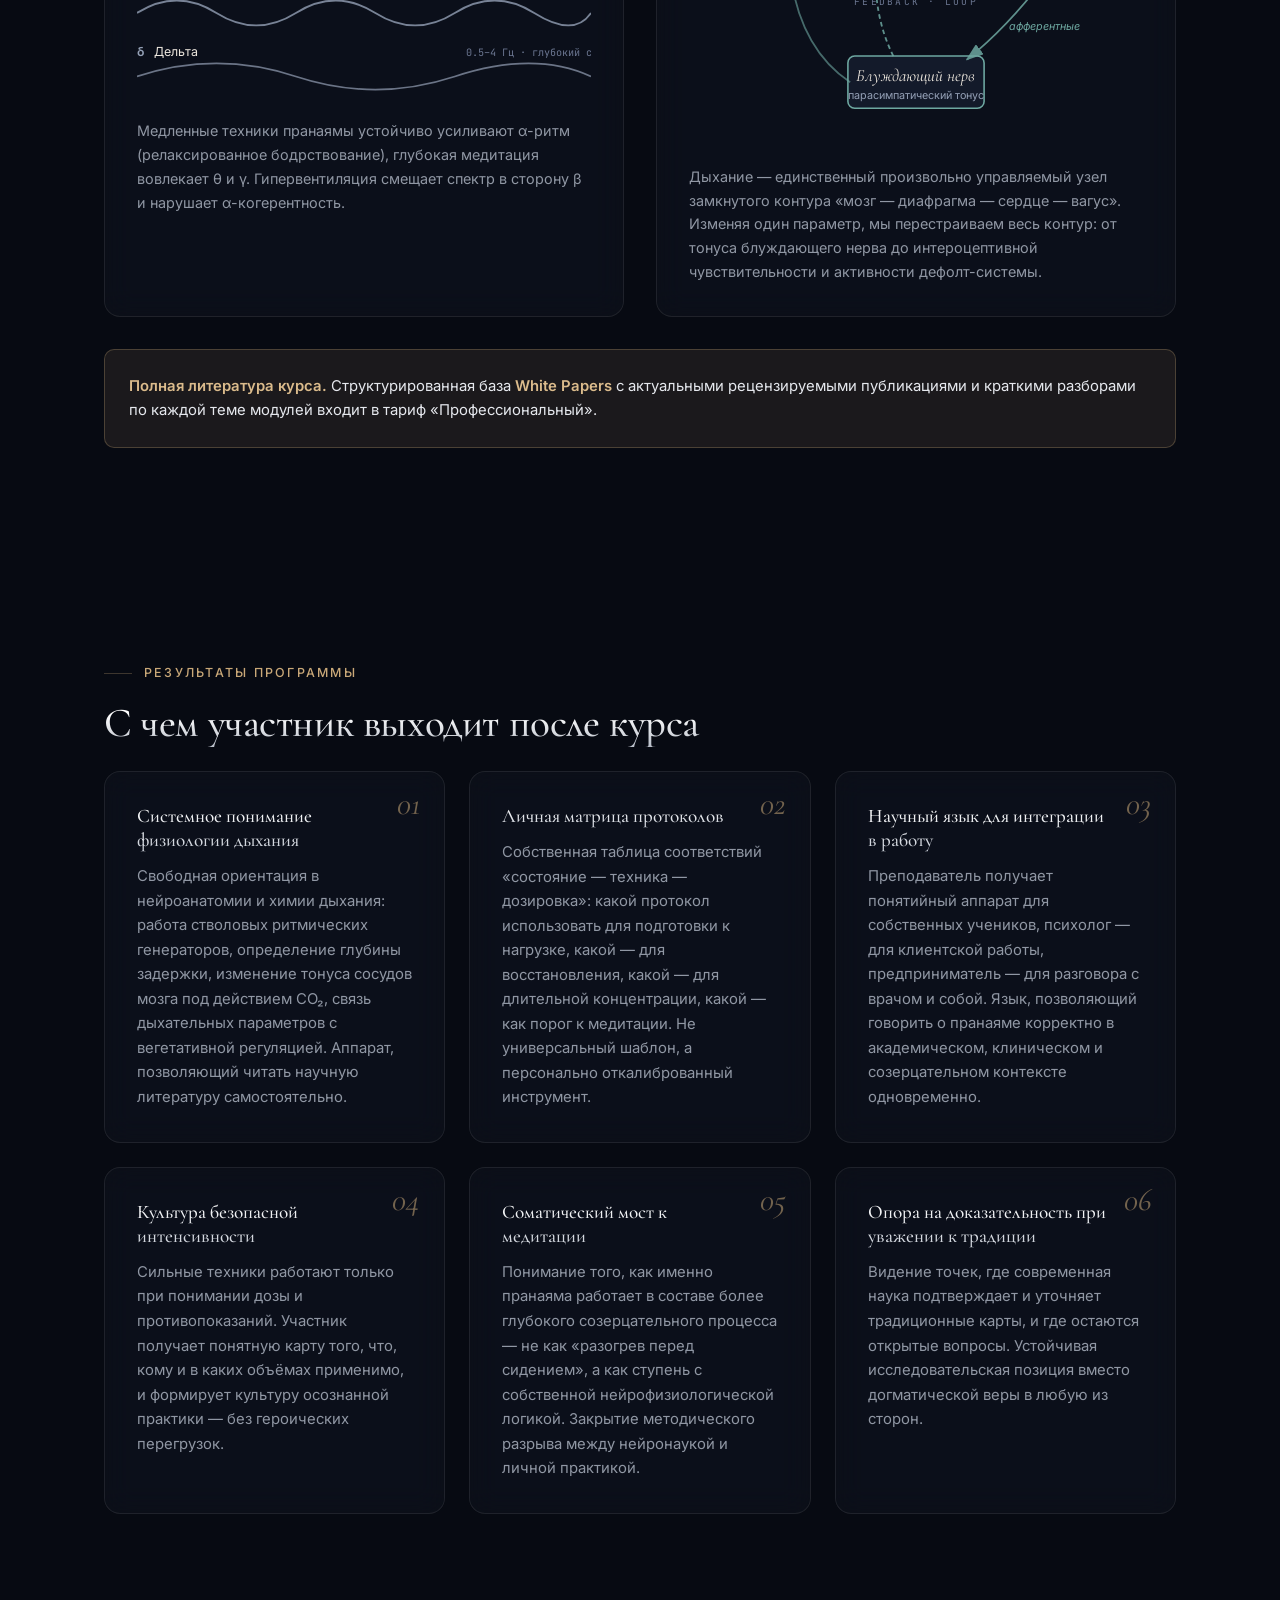
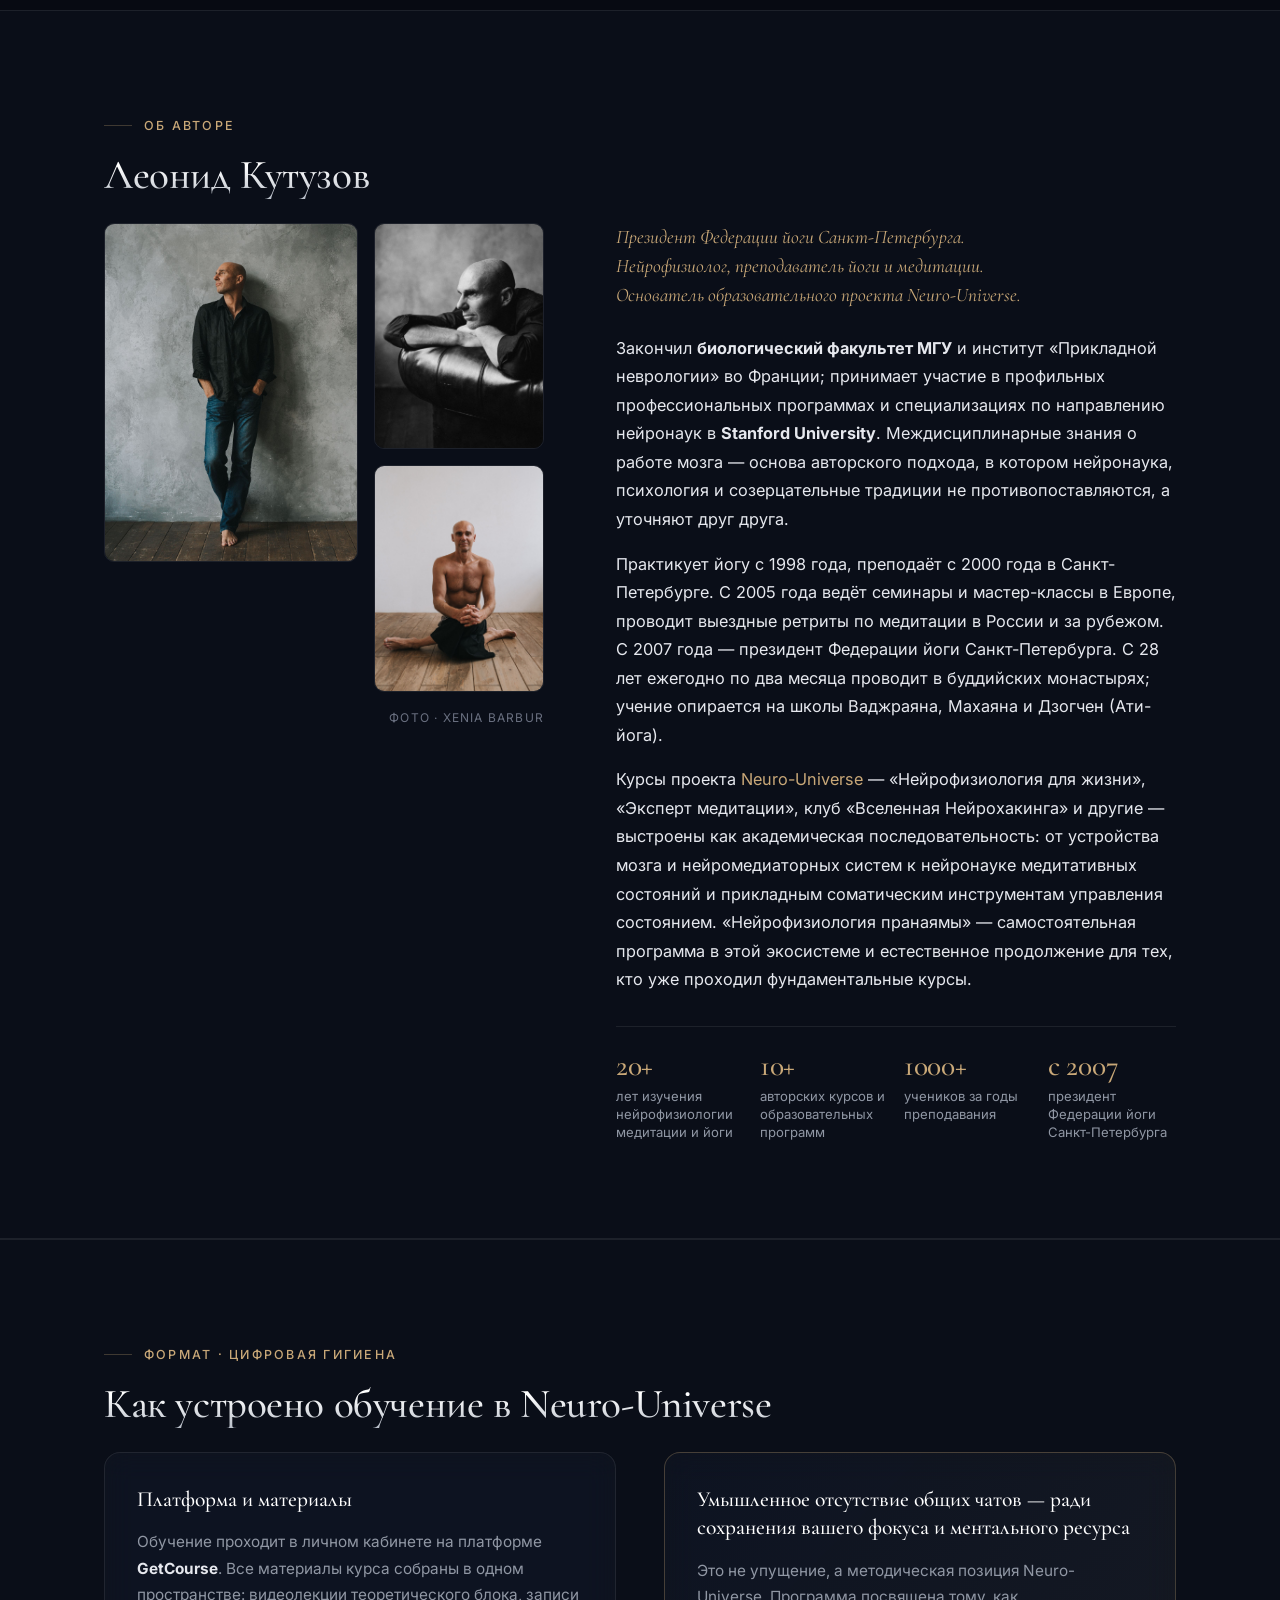
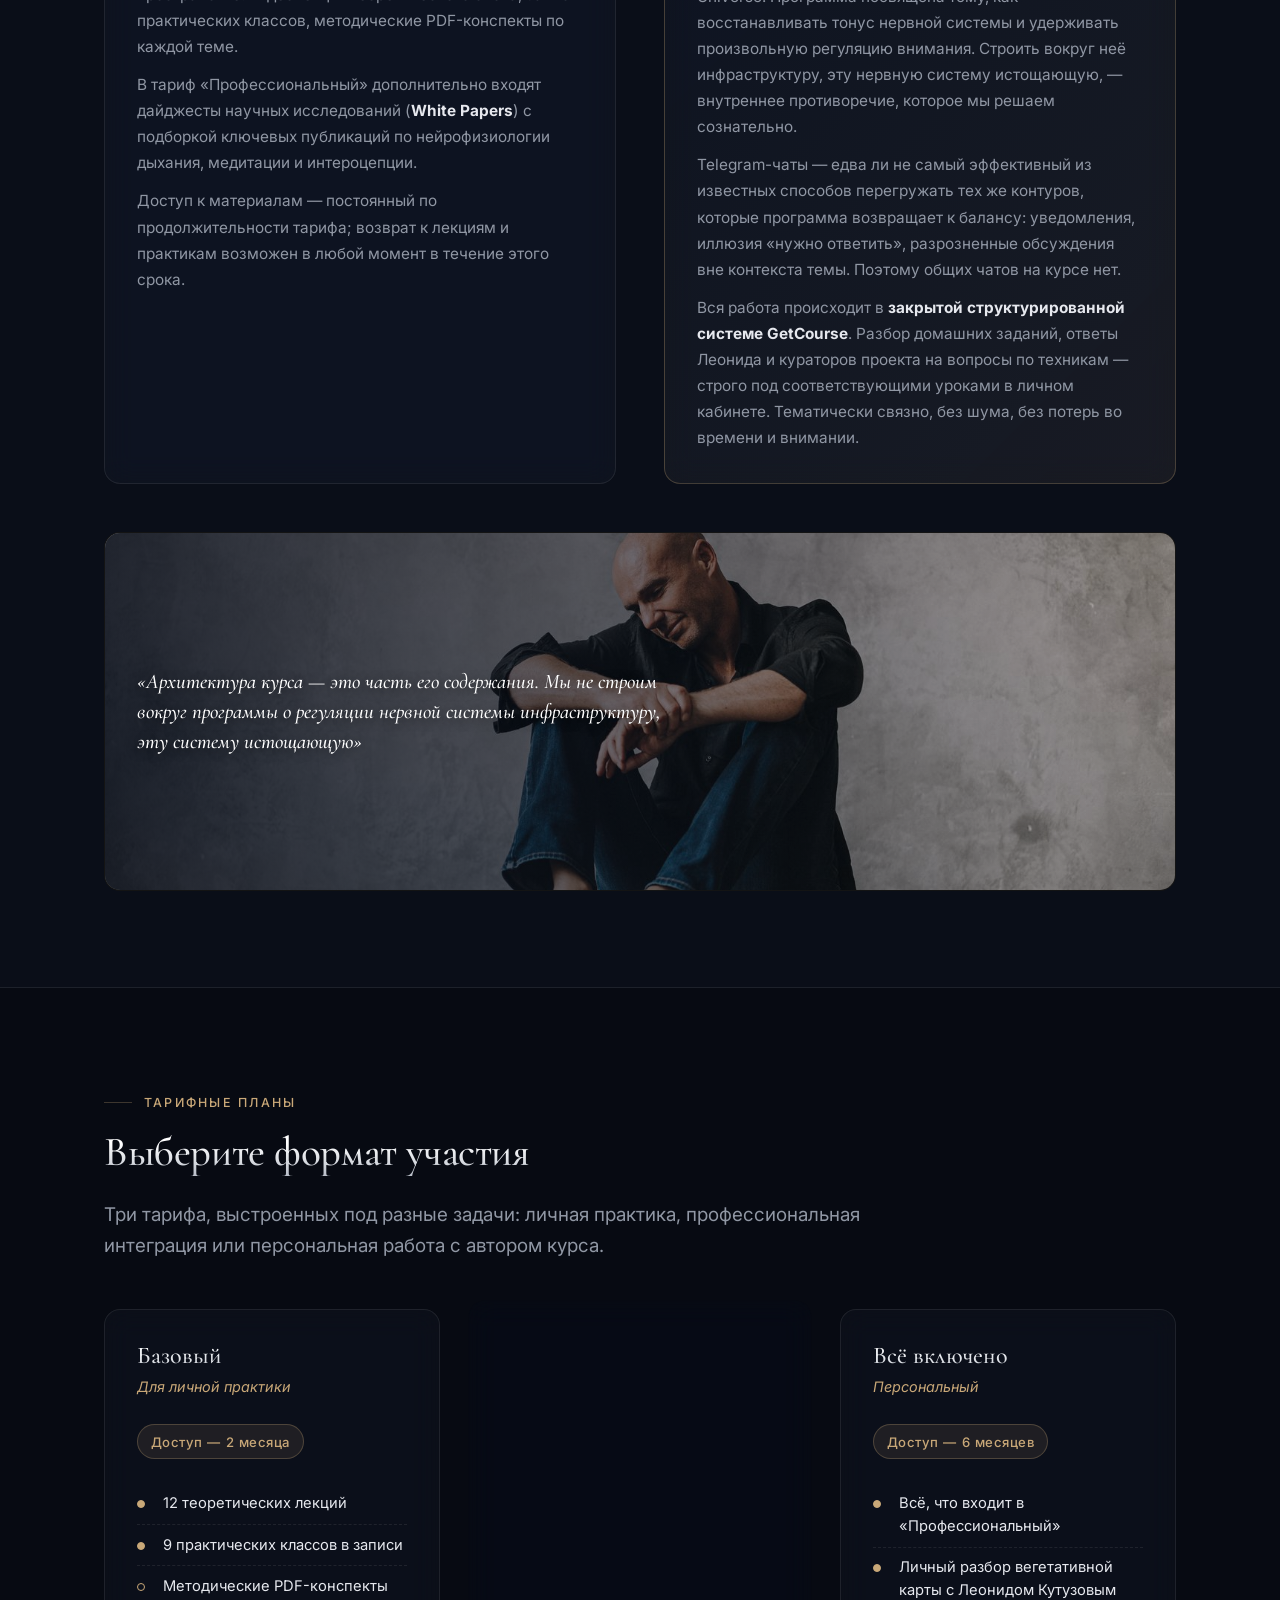
==== commit 5ea3b4cc: "Обновить позиционирование курса и оставить только тёмную версию лендинга. Курс подаётся как самостоя" ====
--- a/index.html
+++ b/index.html
@@ -4,21 +4,21 @@
   <meta charset="utf-8">
   <meta name="viewport" content="width=device-width, initial-scale=1">
   <title>Нейрофизиология пранаямы — авторский курс Леонида Кутузова | Neuro-Universe</title>
-  <meta name="description" content="Авторский курс Леонида Кутузова о дыхании как соматическом интерфейсе нервной системы, психики и медитации. 12 лекций + 12 практик, 20 ноября — 20 декабря, платформа GetCourse.">
+  <meta name="description" content="Авторский курс Леонида Кутузова о дыхании как инструменте управления нервной системой. Самостоятельная программа: 12 лекций + 9 практик, 20 ноября — 20 декабря, платформа GetCourse.">
   <meta name="author" content="Леонид Кутузов">
   <meta name="theme-color" content="#0a0f1a">
 
   <meta property="og:type" content="website">
   <meta property="og:locale" content="ru_RU">
   <meta property="og:title" content="Нейрофизиология пранаямы — Леонид Кутузов">
-  <meta property="og:description" content="Дыхание как соматический интерфейс нервной системы, психики и медитации. Курс проекта Neuro-Universe.">
+  <meta property="og:description" content="Дыхание как инструмент управления нервной системой. Самостоятельный практический курс проекта Neuro-Universe.">
   <meta property="og:site_name" content="Neuro-Universe">
   <meta property="og:url" content="https://utromaya-code.github.io/kutuzov-pranayama-landing/">
   <link rel="canonical" href="https://utromaya-code.github.io/kutuzov-pranayama-landing/">
 
   <meta name="twitter:card" content="summary_large_image">
   <meta name="twitter:title" content="Нейрофизиология пранаямы — Леонид Кутузов">
-  <meta name="twitter:description" content="Курс проекта Neuro-Universe. 12 лекций + 12 практик о дыхании как соматическом интерфейсе нервной системы.">
+  <meta name="twitter:description" content="Курс проекта Neuro-Universe. 12 лекций + 9 практик о дыхании как инструменте управления нервной системой.">
 
   <link rel="preconnect" href="https://fonts.googleapis.com">
   <link rel="preconnect" href="https://fonts.gstatic.com" crossorigin>
@@ -31,7 +31,7 @@
     "@context": "https://schema.org",
     "@type": "Course",
     "name": "Нейрофизиология пранаямы",
-    "description": "Авторский курс Леонида Кутузова о дыхании как соматическом интерфейсе нервной системы, психики и медитации.",
+    "description": "Авторский курс Леонида Кутузова о дыхании как инструменте управления нервной системой, психического состояния и внимания.",
     "provider": {
       "@type": "Organization",
       "name": "Neuro-Universe",
@@ -89,11 +89,19 @@
           <h1 class="hero__title">Нейрофизиология<br>пранаямы</h1>
 
           <p class="hero__subtitle">
-            Дыхание как соматический интерфейс нервной системы, психики и медитации. Практическое продолжение фундаментальных программ проекта.
+            Дыхание как инструмент управления нервной системой
           </p>
 
           <p class="hero__description">
-            Курс — для тех, кто хочет понять, как изменение паттерна дыхания управляет биохимией мозга, вегетативным тонусом, фокусом внимания и глубиной медитативного опыта. Фундаментальный академический разбор того, как именно функционирует единственный произвольно управляемый вегетативный процесс — и как использовать этот интерфейс соматически корректно.
+            Самостоятельный практический курс о том, как с помощью пранаямы регулировать состояние, внимание и уровень энергии. Дыхание — это соматический мост между телом, нервной системой и сознанием. Через изменение дыхания можно влиять на уровень возбуждения, концентрацию внимания, эмоциональное состояние и глубину медитации.
+          </p>
+
+          <p class="hero__description hero__description--secondary">
+            Курс подходит участникам без специальной подготовки. Курс продолжает фундаментальные программы проекта. Теперь — с акцентом на практическое применение. Для тех, кто уже проходил обучение в Neuro-Universe, он станет естественным продолжением и способом глубже интегрировать полученные знания в практику.
+          </p>
+
+          <p class="hero__standalone-note">
+            Курс является самостоятельной программой и не требует прохождения предыдущих курсов.
           </p>
 
           <div class="hero__meta" role="list">
@@ -109,7 +117,7 @@
                 <path d="M4 19.5A2.5 2.5 0 0 1 6.5 17H20"></path>
                 <path d="M6.5 2H20v20H6.5A2.5 2.5 0 0 1 4 19.5v-15A2.5 2.5 0 0 1 6.5 2z"></path>
               </svg>
-              <span><strong>12 лекций</strong> + <strong>12 практик</strong></span>
+              <span><strong>12 лекций</strong> + <strong>9 практик</strong></span>
             </div>
             <div class="hero__meta-item" role="listitem">
               <svg class="hero__meta-icon" viewBox="0 0 24 24" fill="none" stroke="currentColor" stroke-width="2" stroke-linecap="round" stroke-linejoin="round" aria-hidden="true">
@@ -144,11 +152,11 @@
     <section class="section section--soft" id="ecosystem">
       <div class="container">
         <span class="section__eyebrow">Контекст экосистемы</span>
-        <h2 class="section__title">Соматический мост:<br>почему пранаяма — это следующий шаг?</h2>
+        <h2 class="section__title">Самостоятельная программа<br>о практическом управлении состоянием</h2>
 
         <div class="ecosystem__grid">
           <aside class="ecosystem__chain" aria-label="Курсы экосистемы Neuro-Universe">
-            <p class="ecosystem__chain-title">Линия курсов</p>
+            <p class="ecosystem__chain-title">Программы экосистемы</p>
             <div class="ecosystem__step">
               <span class="ecosystem__step-num">01</span>
               <p class="ecosystem__step-name">Нейрофизиология</p>
@@ -159,18 +167,18 @@
             </div>
             <div class="ecosystem__step ecosystem__step--current">
               <span class="ecosystem__step-num">03</span>
-              <p class="ecosystem__step-name">Нейрофизиология пранаямы<span class="ecosystem__step-tag">Текущий</span></p>
+              <p class="ecosystem__step-name">Нейрофизиология пранаямы<span class="ecosystem__step-tag">Эта программа</span></p>
             </div>
           </aside>
 
           <div class="ecosystem__text">
-            <p>На курсах <strong>«Нейрофизиология»</strong> и <strong>«Нейрофизиология медитации»</strong> мы подробно изучили карту мозга: устройство ключевых структур, работу нейромедиаторных систем, контуры внимания и эмоциональной регуляции, нейронные механизмы осознанности и созерцательных состояний. Эти программы дают целостную теоретическую рамку — понимание того, <em>как устроена</em> нервная система и <em>что</em> с ней происходит в практике.</p>
-
-            <p>Открытым остаётся прикладной вопрос: как именно вмешаться в этот процесс в реальном времени? Большинство вегетативных функций — частота сердцебиений, артериальное давление, тонус сосудов, выделение гормонов стресса — недоступны прямому волевому контролю. Их можно регулировать только опосредованно, через окно, открытое эволюцией.</p>
-
-            <p><strong>Дыхание — единственный вегетативный процесс, подконтрольный воле.</strong> Оно работает автоматически, но в любой момент может быть перехвачено осознанным управлением — и это перехватывание тянет за собой всю систему: тонус блуждающего нерва, активность лимбических контуров, кровоснабжение мозга, ритм дефолт-системы.</p>
-
-            <p>Пранаяма становится прикладным методом прецизионной настройки соматических и вегетативных контуров, детально изученных на двух предыдущих программах. Она переводит теоретические знания о мозге в плоскость прямого управления состоянием — и одновременно подводит к точке, в которой управление сменяется глубоким созерцанием.</p>
+            <p><strong>Самостоятельный практический курс</strong> о том, как использовать дыхание для регуляции нервной системы, психического состояния и внимания. Пранаяма — это следующий шаг в освоении нервной системы: не только понимать, как работают мозг и психика, но и научиться напрямую влиять на своё состояние через самый доступный инструмент — дыхание.</p>
+
+            <p>Курс подходит участникам без специальной подготовки. Курс продолжает фундаментальные программы проекта. Теперь — с акцентом на практическое применение. Для тех, кто уже проходил <strong>«Нейрофизиологию»</strong> и <strong>«Нейрофизиологию медитации»</strong>, он станет естественным продолжением и способом глубже интегрировать полученные знания в практику.</p>
+
+            <p class="ecosystem__standalone">Курс является самостоятельной программой и не требует прохождения предыдущих курсов.</p>
+
+            <p><strong>Дыхание — единственный вегетативный процесс, подконтрольный воле.</strong> Оно работает автоматически, но в любой момент может быть перехвачено осознанным управлением — и это перехватывание тянет за собой всю систему: тонус блуждающего нерва, активность лимбических контуров, кровоснабжение мозга, ритм дефолт-системы. Пранаяма переводит знания о нервной системе в плоскость прямого управления состоянием — и подводит к точке, в которой управление сменяется глубоким созерцанием.</p>
           </div>
         </div>
       </div>
@@ -202,6 +210,31 @@
               <p>Каждый традиционный метод пранаямы будет разобран на курсе через призму доказательной науки: от стволовых дыхательных пейсмейкеров до Дефолт-системы мозга (DMN). Мы не превращаем традицию в фитнес и не подменяем её научными метафорами. Мы возвращаем традицию в академическую рамку, а нейрофизиологии — её прикладную глубину.</p>
             </div>
           </div>
+        </div>
+      </div>
+    </section>
+
+    <!-- =================================================
+         Block 3¼. Why pranayama is the next step
+         ================================================= -->
+    <section class="section section--soft" id="why-pranayama">
+      <div class="container container--narrow">
+        <span class="section__eyebrow">Смысловой контекст</span>
+        <h2 class="section__title">Почему пранаяма — следующий шаг</h2>
+
+        <div class="why-pranayama__parts">
+          <article class="why-pranayama__part">
+            <h3 class="why-pranayama__subtitle">Почему именно дыхание</h3>
+            <p>Большинство людей пытаются управлять состоянием через мысли. Но нервная система далеко не всегда подчиняется убеждениям и логике.</p>
+            <p>Дыхание даёт другой путь: воздействовать на состояние через тело.</p>
+            <p>Это один из самых доступных способов влиять на возбуждение, восстановление, внимание и эмоциональную устойчивость — без оборудования и сложных условий.</p>
+          </article>
+
+          <article class="why-pranayama__part">
+            <h3 class="why-pranayama__subtitle">Почему это следующий шаг</h3>
+            <p>Сначала мы учимся понимать механизмы нервной системы. Затем — распознавать собственные состояния. Следующий шаг — научиться ими управлять.</p>
+            <p>Пранаяма становится точкой, где теория превращается в телесный навык.</p>
+          </article>
         </div>
       </div>
     </section>
@@ -291,7 +324,7 @@
       <div class="container">
         <span class="section__eyebrow">Программа курса</span>
         <h2 class="section__title">Три фундаментальных модуля.<br>Двенадцать тем.</h2>
-        <p class="section__lead">Программа выстроена в три модуля по четыре темы. Сначала — физиология дыхания, без которой невозможно понять механизмы. Затем — регуляция психики и нервной системы, где дыхание становится прикладным инструментом. Наконец — пранаяма в составе высших техник медитации, где традиция и нейронаука встречаются в одной точке.</p>
+        <p class="section__lead">Программа выстроена в три модуля по четыре лекции. Сначала — физиология дыхания и газообмена. Затем — регуляция психического состояния через дыхание. Наконец — пранаяма в контексте йоги и медитации, где традиция и нейронаука встречаются в одной точке.</p>
 
         <!-- Module 1 -->
         <article class="module">
@@ -303,30 +336,30 @@
             <article class="theme">
               <div class="theme__head">
                 <span class="theme__num">01</span>
-                <h4 class="theme__title">Дыхание как интерфейс</h4>
-              </div>
-              <p class="theme__text">Дыхание — единственная функция организма, в которой автоматическая регуляция и произвольный контроль работают через общие исполнительные структуры. Разбираем нейроанатомию этого пересечения: преBötzinger-комплекс как ритмический генератор, его связи с моторной корой и островковой долей. Базовая карта, на которую далее последовательно ложатся все техники.</p>
+                <h4 class="theme__title">Дыхание как инструмент регуляции организма</h4>
+              </div>
+              <p class="theme__text">Базовая вводная лекция. Что такое дыхание с точки зрения физиологии и почему оно — не только снабжение организма кислородом, но и один из ключевых механизмов саморегуляции. Как дыхание связано с состоянием нервной системы; какие параметры можно изменять сознательно; как частота, глубина и ритм влияют на организм; базовые принципы безопасной дыхательной практики.</p>
             </article>
             <article class="theme">
               <div class="theme__head">
                 <span class="theme__num">02</span>
-                <h4 class="theme__title">Регуляция дыхания на уровне ствола</h4>
-              </div>
-              <p class="theme__text">Подробно разбираем работу хеморецепторов — центральных в стволе и периферических в каротидных синусах, их чувствительность к pCO₂ и pO₂. Объясняем, почему задержка дыхания — это не волевой подвиг, а измеримый сдвиг толерантности хеморецепторов, и как этот сдвиг безопасно тренируется. Здесь закладываются физиологические границы безопасности — на основании механизмов.</p>
+                <h4 class="theme__title">Физиология дыхания</h4>
+              </div>
+              <p class="theme__text">Как устроен процесс дыхания: дыхательные пути и лёгкие, работа диафрагмы и дыхательных мышц, вдох и выдох, дыхательный объём и частота, основные паттерны дыхания, носовое и ротовое дыхание.</p>
             </article>
             <article class="theme">
               <div class="theme__head">
                 <span class="theme__num">03</span>
-                <h4 class="theme__title">Химия газов: CO₂ и O₂</h4>
-              </div>
-              <p class="theme__text">Распространённое заблуждение о пранаяме — что её цель «больше кислорода». На деле ключевой регулятор — углекислый газ: он определяет тонус сосудов мозга, pH крови и доступность кислорода через эффект Бора. Разбираем, почему гипервентиляция парадоксально снижает оксигенацию мозга и как медленное дыхание её повышает.</p>
+                <h4 class="theme__title">Физиология газообмена</h4>
+              </div>
+              <p class="theme__text">Что происходит с кислородом и углекислым газом в организме: газообмен в лёгких и тканях, роль кислорода и CO₂, кислотно-щелочной баланс, гипервентиляция и задержки дыхания, почему «больше кислорода» не всегда означает «лучше».</p>
             </article>
             <article class="theme">
               <div class="theme__head">
                 <span class="theme__num">04</span>
-                <h4 class="theme__title">Анатомия, вагус и кардиореспираторный резонанс</h4>
-              </div>
-              <p class="theme__text">Диафрагма — ключевая дыхательная мышца и одновременно «насос» для блуждающего нерва. Разбираем биомеханику корректного дыхания, ось «диафрагма — вагус — сердце» и феномен кардиореспираторного резонанса: точку (около шести циклов в минуту), в которой фазы дыхания, барорефлекс и ритм сердца входят в когерентность, давая максимальный прирост HRV.</p>
+                <h4 class="theme__title">Неврология дыхания</h4>
+              </div>
+              <p class="theme__text">Как дыхание связано с мозгом и нервной системой: дыхательный центр, автоматическое и произвольное управление дыханием, связь с вегетативной нервной системой, стресс, возбуждение и восстановление, влияние дыхания на внимание и эмоциональное состояние.</p>
             </article>
           </div>
         </article>
@@ -335,7 +368,7 @@
         <article class="module">
           <header class="module__header">
             <span class="module__num">Модуль 02</span>
-            <h3 class="module__title">Регуляция психики и нервной системы</h3>
+            <h3 class="module__title">Дыхание и регуляция психического состояния</h3>
           </header>
           <div class="themes">
             <article class="theme">
@@ -362,9 +395,9 @@
             <article class="theme">
               <div class="theme__head">
                 <span class="theme__num">08</span>
-                <h4 class="theme__title">Интенсивные практики, респираторный алкалоз и безопасность</h4>
-              </div>
-              <p class="theme__text">Капалабхати, бхастрика, длительные задержки — сильнодействующие техники с реальными рисками. Подробно разбираем механизм респираторного алкалоза: каскад от гипервентиляции к снижению pCO₂, сдвигу pH крови, церебральной вазоконстрикции, изменениям нервно-мышечной возбудимости. Разбираем, при каких состояниях интенсивные практики недопустимы или требуют существенной модификации.</p>
+                <h4 class="theme__title">Газообмен и регуляция психического состояния</h4>
+              </div>
+              <p class="theme__text">Как изменения газообмена влияют на психическое состояние: уровень возбуждения и расслабления, тревожность и эмоциональная устойчивость, концентрация внимания, ясность мышления, субъективный уровень энергии, особенности восприятия, переход к более глубоким состояниям медитации.</p>
             </article>
           </div>
         </article>
@@ -373,36 +406,36 @@
         <article class="module">
           <header class="module__header">
             <span class="module__num">Модуль 03</span>
-            <h3 class="module__title">Пранаяма в высших техниках медитации</h3>
+            <h3 class="module__title">Пранаяма в контексте йоги и медитации</h3>
           </header>
           <div class="themes">
             <article class="theme">
               <div class="theme__head">
                 <span class="theme__num">09</span>
-                <h4 class="theme__title">Точка транзита в созерцание</h4>
-              </div>
-              <p class="theme__text">В классических текстах пранаяма — не цель, а ступень. Состояние, в которое она вводит, — спонтанная задержка дыхания (кевала кумбхака), — является порогом перехода к медитативной практике. Разбираем нейрофизиологический коррелят этого состояния: одновременное снижение симпатической активности и повышение интероцептивной ясности, особый режим вагального тонуса, специфические паттерны ЭЭГ.</p>
+                <h4 class="theme__title">Дыхание, внимание и управление состоянием</h4>
+              </div>
+              <p class="theme__text">Как дыхание становится инструментом работы с вниманием и основой созерцательной практики: связь дыхания и внимания, управление уровнем возбуждения, стабилизация психического состояния, дыхание как опора для концентрации, переход от регуляции к созерцанию, подготовка к медитации через дыхательные техники.</p>
             </article>
             <article class="theme">
               <div class="theme__head">
                 <span class="theme__num">10</span>
-                <h4 class="theme__title">Интероцепция и островковая кора</h4>
-              </div>
-              <p class="theme__text">Островковая доля (insula) — нейроанатомический субстрат интероцепции, осознавания внутренних состояний тела. Дыхательная практика — систематическая тренировка чувствительности островковой коры. Разбираем, как такая тренировка связана с эмоциональной грануляцией, переносимостью интероцептивного дискомфорта и зрелостью саморегуляции. Точка, где нейронаука вплотную подходит к развитию тонкости восприятия в традиции.</p>
+                <h4 class="theme__title">Пранаяма в базовых техниках йоги и медитации</h4>
+              </div>
+              <p class="theme__text">Место пранаямы в традиционной системе практик: связь с асанами, дыхание в подготовке к медитации, базовые дыхательные техники, концентрация и наблюдение за дыханием, пранаяма как промежуточный уровень между телесной практикой и медитацией, безопасная интеграция техник в личную практику.</p>
             </article>
             <article class="theme">
               <div class="theme__head">
                 <span class="theme__num">11</span>
-                <h4 class="theme__title">Супрессия DMN и тишина ума</h4>
-              </div>
-              <p class="theme__text">Дефолт-система мозга (DMN) активна в режиме блуждающих мыслей, автобиографического нарратива, проекций в прошлое и будущее. Глубокие медитативные состояния коррелируют с измеримым снижением её активности — этому соответствует феноменологически переживаемая «тишина ума». Разбираем, какие именно паттерны дыхания связаны со снижением активности DMN в актуальных нейровизуализационных исследованиях.</p>
+                <h4 class="theme__title">Тантрические аспекты пранаямы</h4>
+              </div>
+              <p class="theme__text">Более глубокий взгляд на дыхательные практики в контексте тантрических традиций: прана и работа с внутренней энергией, дыхание и изменение состояния сознания, задержки дыхания, связь дыхания, внимания и визуализации, отличие физиологического объяснения от языка традиции, границы самостоятельной практики и необходимость постепенного освоения.</p>
             </article>
             <article class="theme">
               <div class="theme__head">
                 <span class="theme__num">12</span>
-                <h4 class="theme__title">Тантрические контексты буддизма: стадии зарождения и завершения, кевали-кумбхака и природа ума</h4>
-              </div>
-              <p class="theme__text">Завершающая лекция помещает работу с дыханием в традиционную рамку: практики стадий зарождения (утпаттикрама) и завершения (сампаннакрама) в тантрическом буддизме, состояние ригпа в дзогчен как опыт прямой узнанности природы ума, кевали-кумбхаку как телесный и феноменологический маркер этого порога. Не «эзотерическая надстройка», а исторический и созерцательный контекст, без которого пранаяма теряет смысловую целостность.</p>
+                <h4 class="theme__title">Интеграция: пранаяма, газообмен и медитация</h4>
+              </div>
+              <p class="theme__text">Завершающее занятие, соединяющее все уровни курса в единую систему: как физиология дыхания связана с практикой пранаямы, как газообмен влияет на психическое состояние, как выбирать дыхательные техники под конкретную задачу — восстановление, концентрация, мобилизация и медитация, принципы построения личной практики, ограничения и правила безопасности.</p>
             </article>
           </div>
         </article>
@@ -415,7 +448,7 @@
     <section class="section section--soft" id="practice">
       <div class="container">
         <span class="section__eyebrow">Практическая карта</span>
-        <h2 class="section__title">12 практических классов:<br>от механики к созерцанию</h2>
+        <h2 class="section__title">Практические классы:<br>от механики к созерцанию</h2>
         <p class="section__lead">Каждый практический класс — полностью проведённая сессия с предварительным разбором техники, самой практикой в реальном времени и расшифровкой ощущений и физиологического отклика. Техники выстроены последовательно: каждая следующая опирается на нейрофизиологический навык предыдущей.</p>
 
         <div class="practice__accent">
@@ -424,96 +457,66 @@
           </figure>
           <div>
             <h3 class="practice__accent-title">Практика — это не отдельное занятие, а вторая половина курса</h3>
-            <p class="practice__accent-text">Каждой теоретической лекции соответствует практический класс. Сначала вы понимаете механизм — затем проходите технику в реальном времени с разбором ощущений и физиологического отклика. Так формируется не «список упражнений», а целостный навык управления собственным вегетативным состоянием через дыхание.</p>
-          </div>
-        </div>
-
-        <ol class="practice__list">
+            <p class="practice__accent-text">Практический блок дополняет теоретические лекции. Сначала вы понимаете механизм — затем проходите технику в реальном времени с разбором ощущений и физиологического отклика. Так формируется не «список упражнений», а целостный навык управления собственным вегетативным состоянием через дыхание.</p>
+          </div>
+        </div>
+
+        <ul class="practice__list practice__list--plain">
           <li class="practice-item">
-            <span class="practice-item__num">01</span>
             <div>
               <h3 class="practice-item__name">Диафрагмальное дыхание</h3>
               <p class="practice-item__text">Восстанавливает корректный нейромышечный паттерн вдоха-выдоха, активирует диафрагмальную помпу блуждающего нерва, повышает HRV. Базовая техника, на которой строятся все последующие.</p>
             </div>
           </li>
           <li class="practice-item">
-            <span class="practice-item__num">02</span>
-            <div>
-              <h3 class="practice-item__name">Резонансное дыхание</h3>
-              <p class="practice-item__text">Около 6 циклов в минуту — частота кардиореспираторного резонанса. Даёт максимальный измеримый прирост HRV и тонуса парасимпатической системы за 5–10 минут практики.</p>
-            </div>
-          </li>
-          <li class="practice-item">
-            <span class="practice-item__num">03</span>
             <div>
               <h3 class="practice-item__name">Уджайи</h3>
               <p class="practice-item__text">Лёгкое сужение голосовой щели создаёт сопротивление потоку и удлиняет фазы дыхания. Усиливает интероцептивную ясность через стимуляцию ушных ветвей вагуса и подготавливает к более глубоким техникам.</p>
             </div>
           </li>
           <li class="practice-item">
-            <span class="practice-item__num">04</span>
             <div>
               <h3 class="practice-item__name">Бхрамари</h3>
               <p class="practice-item__text">Длинный жужжащий выдох. Стимулирует выработку оксида азота (NO) в носовой полости и улучшает оксигенацию; вибрация активирует афферентные волокна блуждающего нерва.</p>
             </div>
           </li>
           <li class="practice-item">
-            <span class="practice-item__num">05</span>
             <div>
               <h3 class="practice-item__name">Нади Шодхана</h3>
               <p class="practice-item__text">Попеременное дыхание через ноздри. Балансирует вегетативное состояние через карту назальных рефлексов, ритмически меняет латерализацию мозговой активности.</p>
             </div>
           </li>
           <li class="practice-item">
-            <span class="practice-item__num">06</span>
-            <div>
-              <h3 class="practice-item__name">Чандра Бхедана</h3>
-              <p class="practice-item__text">Дыхание исключительно через левую ноздрю. Преимущественно парасимпатический эффект — успокаивающий, охлаждающий; используется в вечерних протоколах и при работе с состояниями возбуждения.</p>
-            </div>
-          </li>
-          <li class="practice-item">
-            <span class="practice-item__num">07</span>
-            <div>
-              <h3 class="practice-item__name">Сурья Бхедана</h3>
-              <p class="practice-item__text">Дыхание исключительно через правую ноздрю. Преимущественно симпатический эффект — тонизирующий, согревающий; уместен в утренних протоколах и при состояниях апатии.</p>
-            </div>
-          </li>
-          <li class="practice-item">
-            <span class="practice-item__num">08</span>
             <div>
               <h3 class="practice-item__name">Капалабхати</h3>
               <p class="practice-item__text">Серия активных коротких выдохов. Контролируемая гипервентиляция со сдвигом pCO₂ и временным респираторным алкалозом; используется коротко, дозированно, с пониманием противопоказаний.</p>
             </div>
           </li>
           <li class="practice-item">
-            <span class="practice-item__num">09</span>
             <div>
               <h3 class="practice-item__name">Бхастрика</h3>
               <p class="practice-item__text">Активные форсированные вдохи и выдохи. Мощно поднимает симпатический тонус, мобилизует, разогревает; требует культуры дозы и подготовленной нервной системы.</p>
             </div>
           </li>
           <li class="practice-item">
-            <span class="practice-item__num">10</span>
             <div>
               <h3 class="practice-item__name">Антар Кумбхака</h3>
               <p class="practice-item__text">Задержка после вдоха. Тренирует чувствительность к pCO₂, стабилизирует вегетативное состояние, является ступенью к более тонким состояниям внимания.</p>
             </div>
           </li>
           <li class="practice-item">
-            <span class="practice-item__num">11</span>
             <div>
               <h3 class="practice-item__name">Бахир Кумбхака</h3>
               <p class="practice-item__text">Задержка после выдоха. Глубоко влияет на блуждающий нерв и парасимпатический тонус, открывает доступ к устойчивой внутренней тишине; одна из ключевых техник для перехода в медитативную практику.</p>
             </div>
           </li>
           <li class="practice-item practice-item--final">
-            <span class="practice-item__num">12</span>
             <div>
               <h3 class="practice-item__name">Дыхание в безобъектном созерцании</h3>
               <p class="practice-item__text">Завершающий класс. Точка, в которой произвольная регуляция растворяется и возникает спонтанная задержка (кевала кумбхака) — порог открытого, безобъектного созерцания. Не отдельная техника, а результат корректно выстроенной последовательности всего курса.</p>
             </div>
           </li>
-        </ol>
+        </ul>
       </div>
     </section>
 
@@ -572,7 +575,7 @@
               <g>
                 <text x="0" y="135" fill="#c9a878" font-family="Inter, sans-serif" font-size="11" font-weight="600">α</text>
                 <text x="15" y="135" fill="#d8b88a" font-family="Inter, sans-serif" font-size="11" font-weight="500">Альфа</text>
-                <text x="290" y="135" fill="#c9a878" font-family="JetBrains Mono, monospace" font-size="9">8–13 Гц · резонансное дыхание</text>
+                <text x="290" y="135" fill="#c9a878" font-family="JetBrains Mono, monospace" font-size="9">8–13 Гц · медленное дыхание</text>
                 <path d="M 0 152 Q 20 135, 40 152 T 80 152 T 120 152 T 160 152 T 200 152 T 240 152 T 280 152 T 320 152 T 360 152 T 400 152" stroke="url(#waveFade)" stroke-width="2.2" fill="none"/>
               </g>
 
@@ -677,7 +680,7 @@
           <article class="result">
             <span class="result__num" aria-hidden="true">01</span>
             <h3 class="result__title">Системное понимание физиологии дыхания</h3>
-            <p class="result__text">Свободная ориентация в нейроанатомии и химии дыхания: работа стволовых ритмических генераторов, определение глубины задержки, изменение тонуса сосудов мозга под действием CO₂, формирование кардиореспираторного резонанса. Аппарат, позволяющий читать научную литературу самостоятельно.</p>
+            <p class="result__text">Свободная ориентация в нейроанатомии и химии дыхания: работа стволовых ритмических генераторов, определение глубины задержки, изменение тонуса сосудов мозга под действием CO₂, связь дыхательных параметров с вегетативной регуляцией. Аппарат, позволяющий читать научную литературу самостоятельно.</p>
           </article>
           <article class="result">
             <span class="result__num" aria-hidden="true">02</span>
@@ -736,7 +739,7 @@
 
               <p>Практикует йогу с 1998 года, преподаёт с 2000 года в Санкт-Петербурге. С 2005 года ведёт семинары и мастер-классы в Европе, проводит выездные ретриты по медитации в России и за рубежом. С 2007 года — президент Федерации йоги Санкт-Петербурга. С 28 лет ежегодно по два месяца проводит в буддийских монастырях; учение опирается на школы Ваджраяна, Махаяна и Дзогчен (Ати-йога).</p>
 
-              <p>Курсы проекта <a href="https://neuro-universe.ru" target="_blank" rel="noopener noreferrer">Neuro-Universe</a> — «Нейрофизиология для жизни», «Эксперт медитации», клуб «Вселенная Нейрохакинга» и другие — выстроены как академическая последовательность: от устройства мозга и нейромедиаторных систем к нейронауке медитативных состояний и далее к прикладным соматическим инструментам управления состоянием. «Нейрофизиология пранаямы» завершает этот соматический ряд.</p>
+              <p>Курсы проекта <a href="https://neuro-universe.ru" target="_blank" rel="noopener noreferrer">Neuro-Universe</a> — «Нейрофизиология для жизни», «Эксперт медитации», клуб «Вселенная Нейрохакинга» и другие — выстроены как академическая последовательность: от устройства мозга и нейромедиаторных систем к нейронауке медитативных состояний и прикладным соматическим инструментам управления состоянием. «Нейрофизиология пранаямы» — самостоятельная программа в этой экосистеме и естественное продолжение для тех, кто уже проходил фундаментальные курсы.</p>
             </div>
 
             <div class="author__credentials">
@@ -814,7 +817,7 @@
             <span class="tariff__access">Доступ — 2 месяца</span>
             <ul class="tariff__features">
               <li class="tariff__feature tariff__feature--strong">12 теоретических лекций</li>
-              <li class="tariff__feature tariff__feature--strong">12 практических классов в записи</li>
+              <li class="tariff__feature tariff__feature--strong">9 практических классов в записи</li>
               <li class="tariff__feature">Методические PDF-конспекты по каждой теме</li>
               <li class="tariff__feature tariff__feature--muted">Без обратной связи и индивидуальных разборов</li>
             </ul>
@@ -878,7 +881,7 @@
             <div class="faq-item__body">
               <p>Курс рассчитан на участников с разным уровнем опыта, но предполагает зрелое и взрослое отношение к материалу. Теоретическая часть выстроена от базовых физиологических понятий, поэтому она будет понятна и без медицинского или биологического образования — каждое сложное понятие вводится в контексте и подкрепляется визуальными материалами в конспектах.</p>
               <p>Полезным, хотя и не обязательным, будет предварительное знакомство с курсами <strong>«Нейрофизиология»</strong> и <strong>«Нейрофизиология медитации»</strong> — они дают общую карту нервной системы, на которой удобнее воспринимать прикладной материал. Если такого знакомства нет, курс остаётся полностью самодостаточным.</p>
-              <p>Практический блок начинается с диафрагмального и резонансного дыхания и постепенно подходит к более сильным техникам, дозируя нагрузку. Если у вас есть подтверждённые медицинские состояния — артериальная гипертензия, эпилепсия, выраженное тревожное расстройство, беременность, недавние хирургические вмешательства, тяжёлая глаукома, — заранее проконсультируйтесь с лечащим врачом и сообщите о них при оформлении. Курс выстроен так, что интенсивные техники не являются обязательными, и существенная часть результата достигается на медленных, безопасных протоколах.</p>
+              <p>Практический блок начинается с диафрагмального дыхания и постепенно подходит к более сильным техникам, дозируя нагрузку. Если у вас есть подтверждённые медицинские состояния — артериальная гипертензия, эпилепсия, выраженное тревожное расстройство, беременность, недавние хирургические вмешательства, тяжёлая глаукома, — заранее проконсультируйтесь с лечащим врачом и сообщите о них при оформлении. Курс выстроен так, что интенсивные техники не являются обязательными, и существенная часть результата достигается на медленных, безопасных протоколах.</p>
             </div>
           </details>
 
--- a/styles.css
+++ b/styles.css
@@ -608,7 +608,21 @@
   line-height: 1.7;
   color: var(--muted);
   max-width: 720px;
+  margin: 0 0 var(--space-4);
+}
+
+.hero__description--secondary {
+  margin-bottom: var(--space-4);
+}
+
+.hero__standalone-note {
+  font-size: 0.92rem;
+  line-height: 1.6;
+  color: var(--accent);
+  max-width: 720px;
   margin: 0 0 var(--space-6);
+  padding-left: 1rem;
+  border-left: 2px solid var(--accent-line);
 }
 
 .hero__meta {
@@ -1110,7 +1124,56 @@
 }
 
 /* =========================================================
-   Practice (12 techniques)
+   Why pranayama
+   ========================================================= */
+
+.why-pranayama__parts {
+  display: grid;
+  gap: var(--space-5);
+  margin-top: var(--space-5);
+}
+
+@media (min-width: 760px) {
+  .why-pranayama__parts {
+    grid-template-columns: repeat(2, 1fr);
+    gap: var(--space-6);
+  }
+}
+
+.why-pranayama__part {
+  padding: var(--space-5);
+  background: var(--surface);
+  border: 1px solid var(--line);
+  border-radius: var(--radius-md);
+}
+
+.why-pranayama__subtitle {
+  font-size: var(--text-lg);
+  font-weight: 500;
+  color: var(--text);
+  margin: 0 0 var(--space-3);
+  letter-spacing: -0.01em;
+}
+
+.why-pranayama__part p {
+  font-size: var(--text-base);
+  line-height: 1.7;
+  color: var(--muted);
+  margin: 0 0 var(--space-3);
+}
+
+.why-pranayama__part p:last-child {
+  margin-bottom: 0;
+}
+
+.ecosystem__standalone {
+  color: var(--accent) !important;
+  padding-left: 1rem;
+  border-left: 2px solid var(--accent-line);
+}
+
+/* =========================================================
+   Practice
    ========================================================= */
 
 .practice__list {
@@ -1127,6 +1190,10 @@
     grid-template-columns: repeat(2, 1fr);
     gap: var(--space-3) var(--space-4);
   }
+}
+
+.practice__list--plain .practice-item {
+  grid-template-columns: 1fr;
 }
 
 .practice-item {
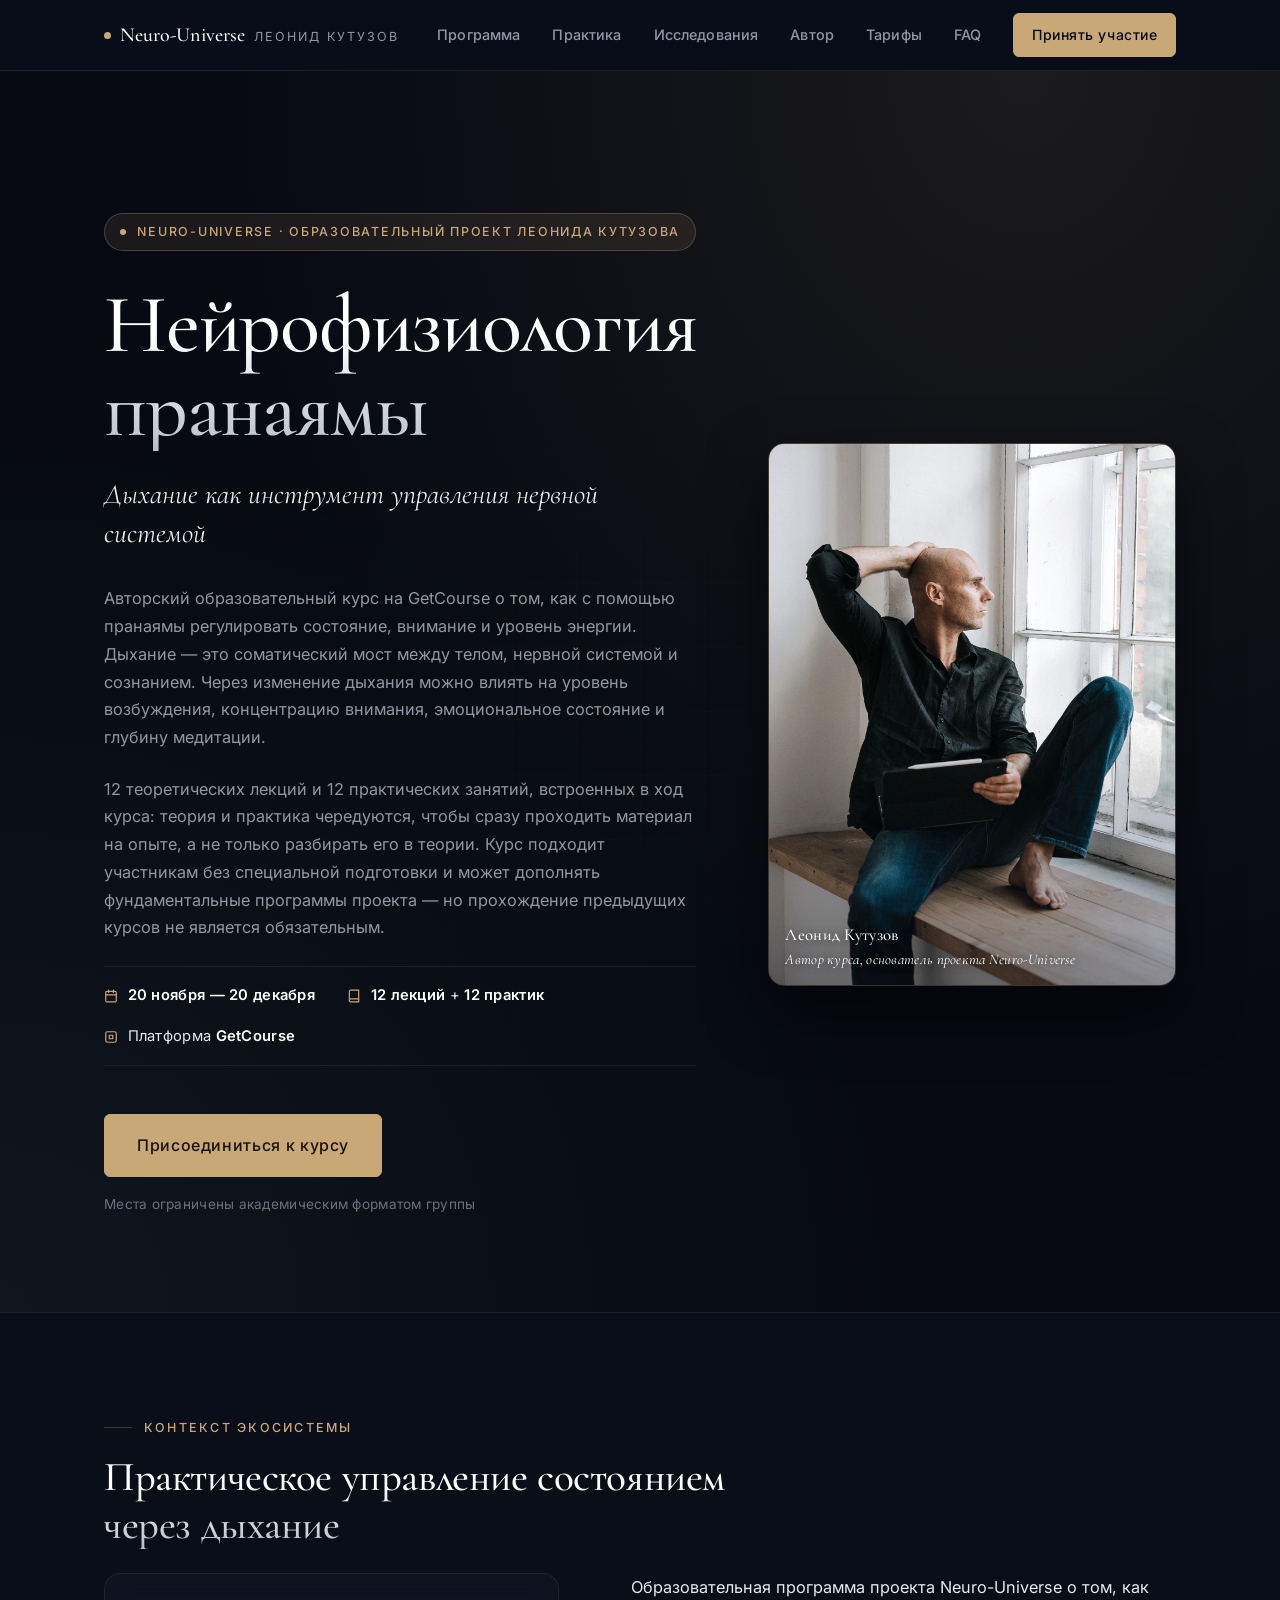
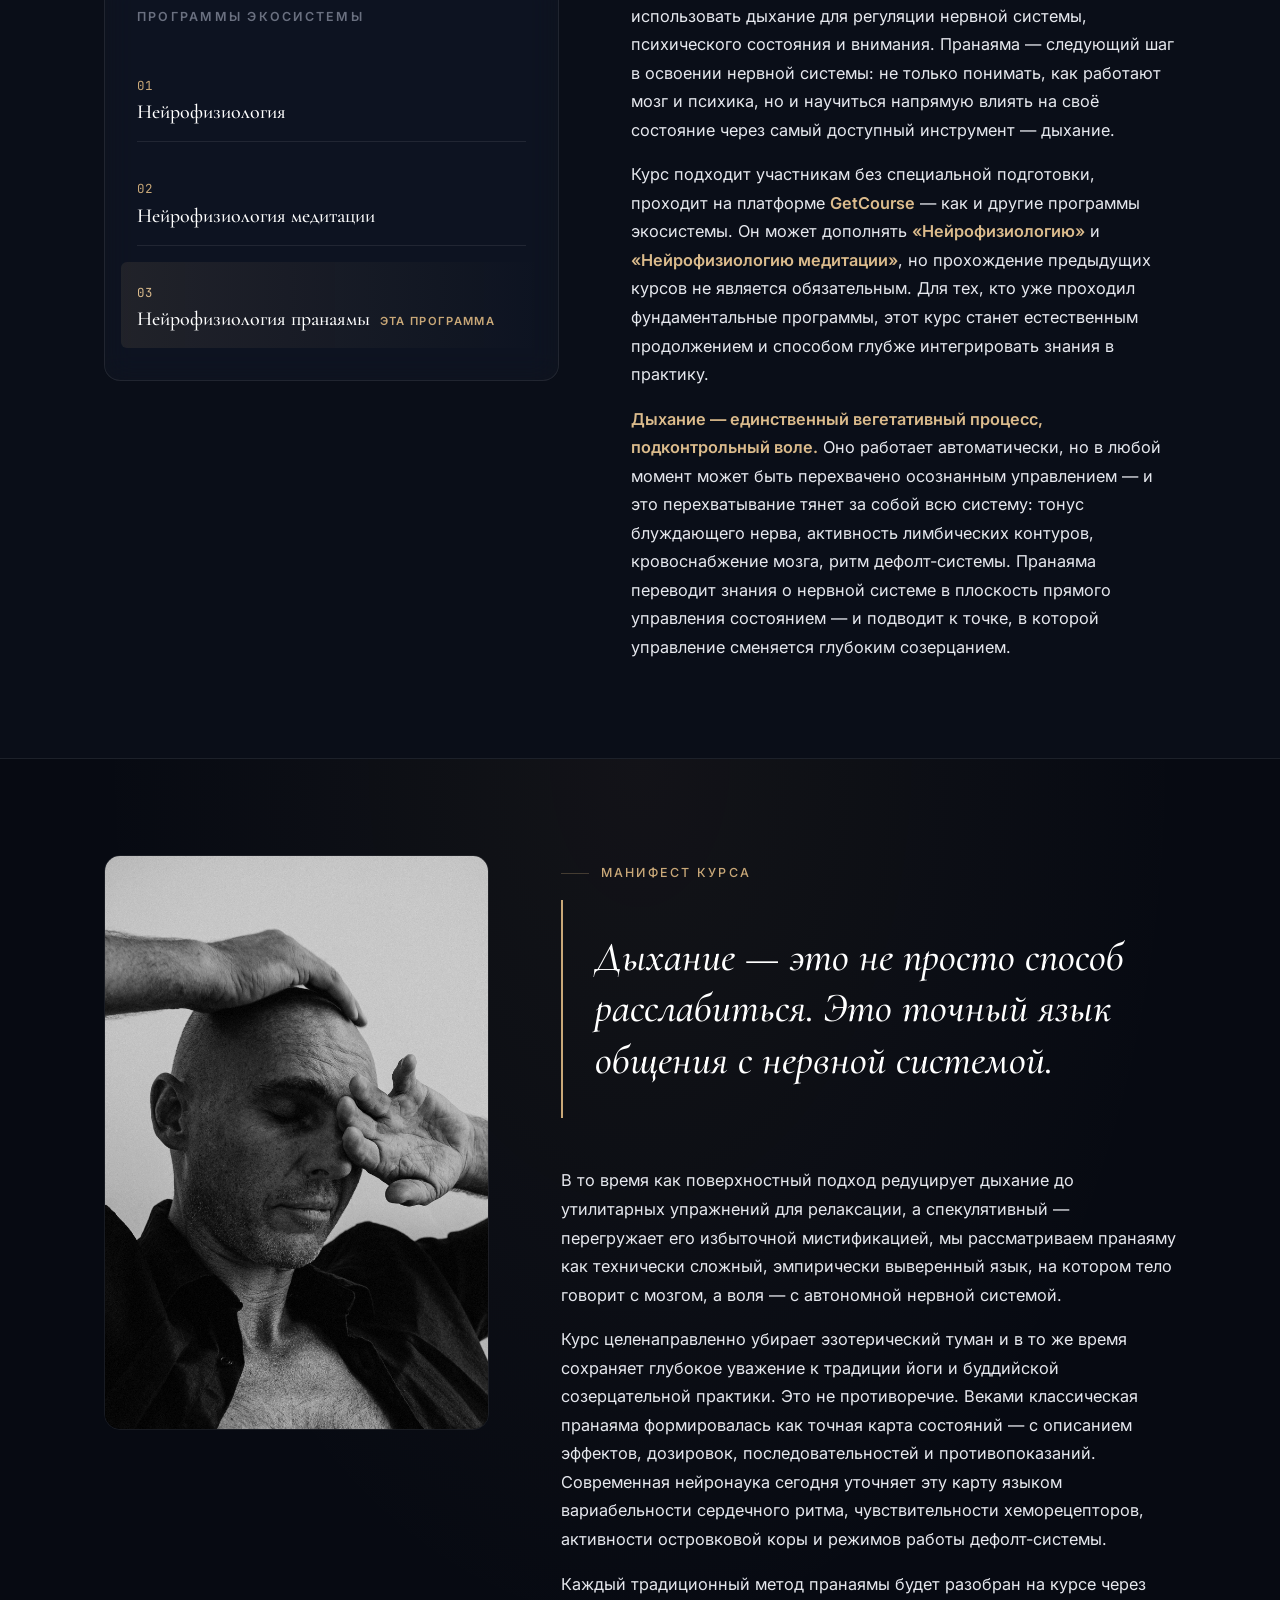
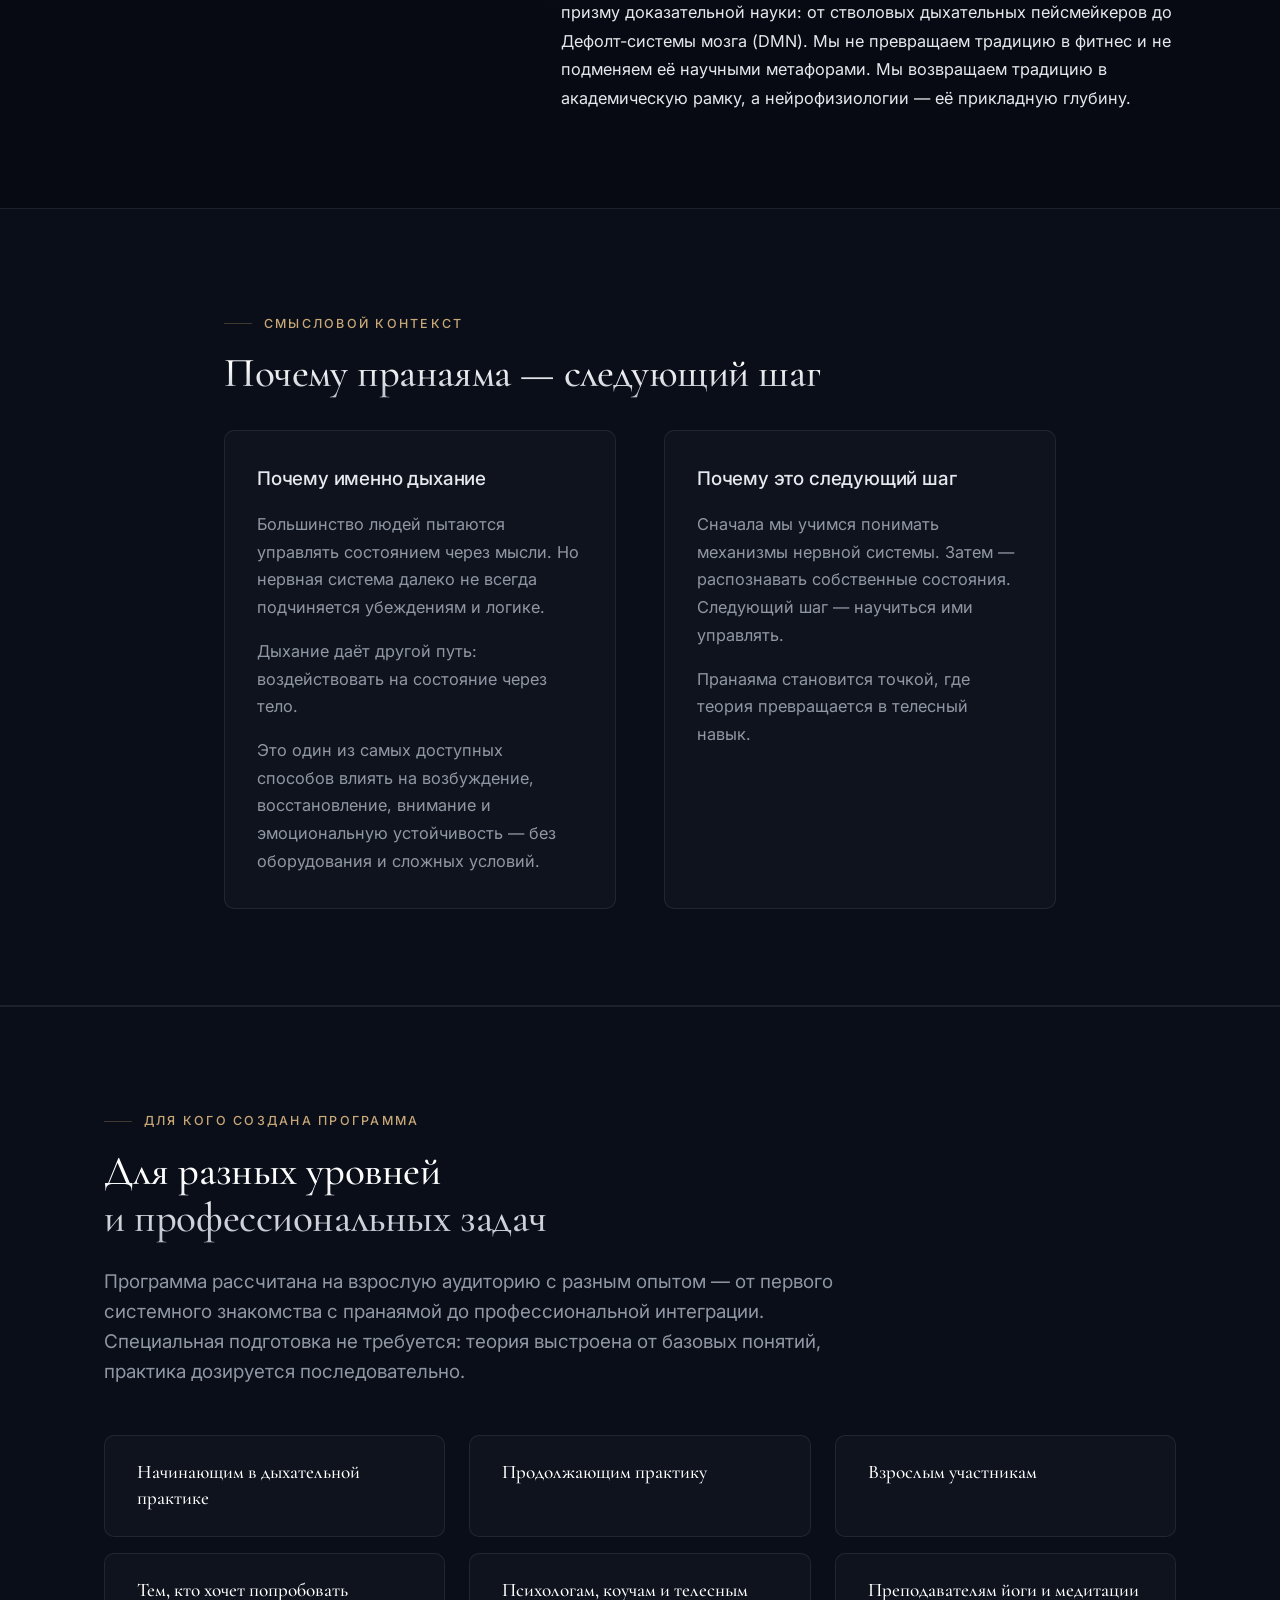
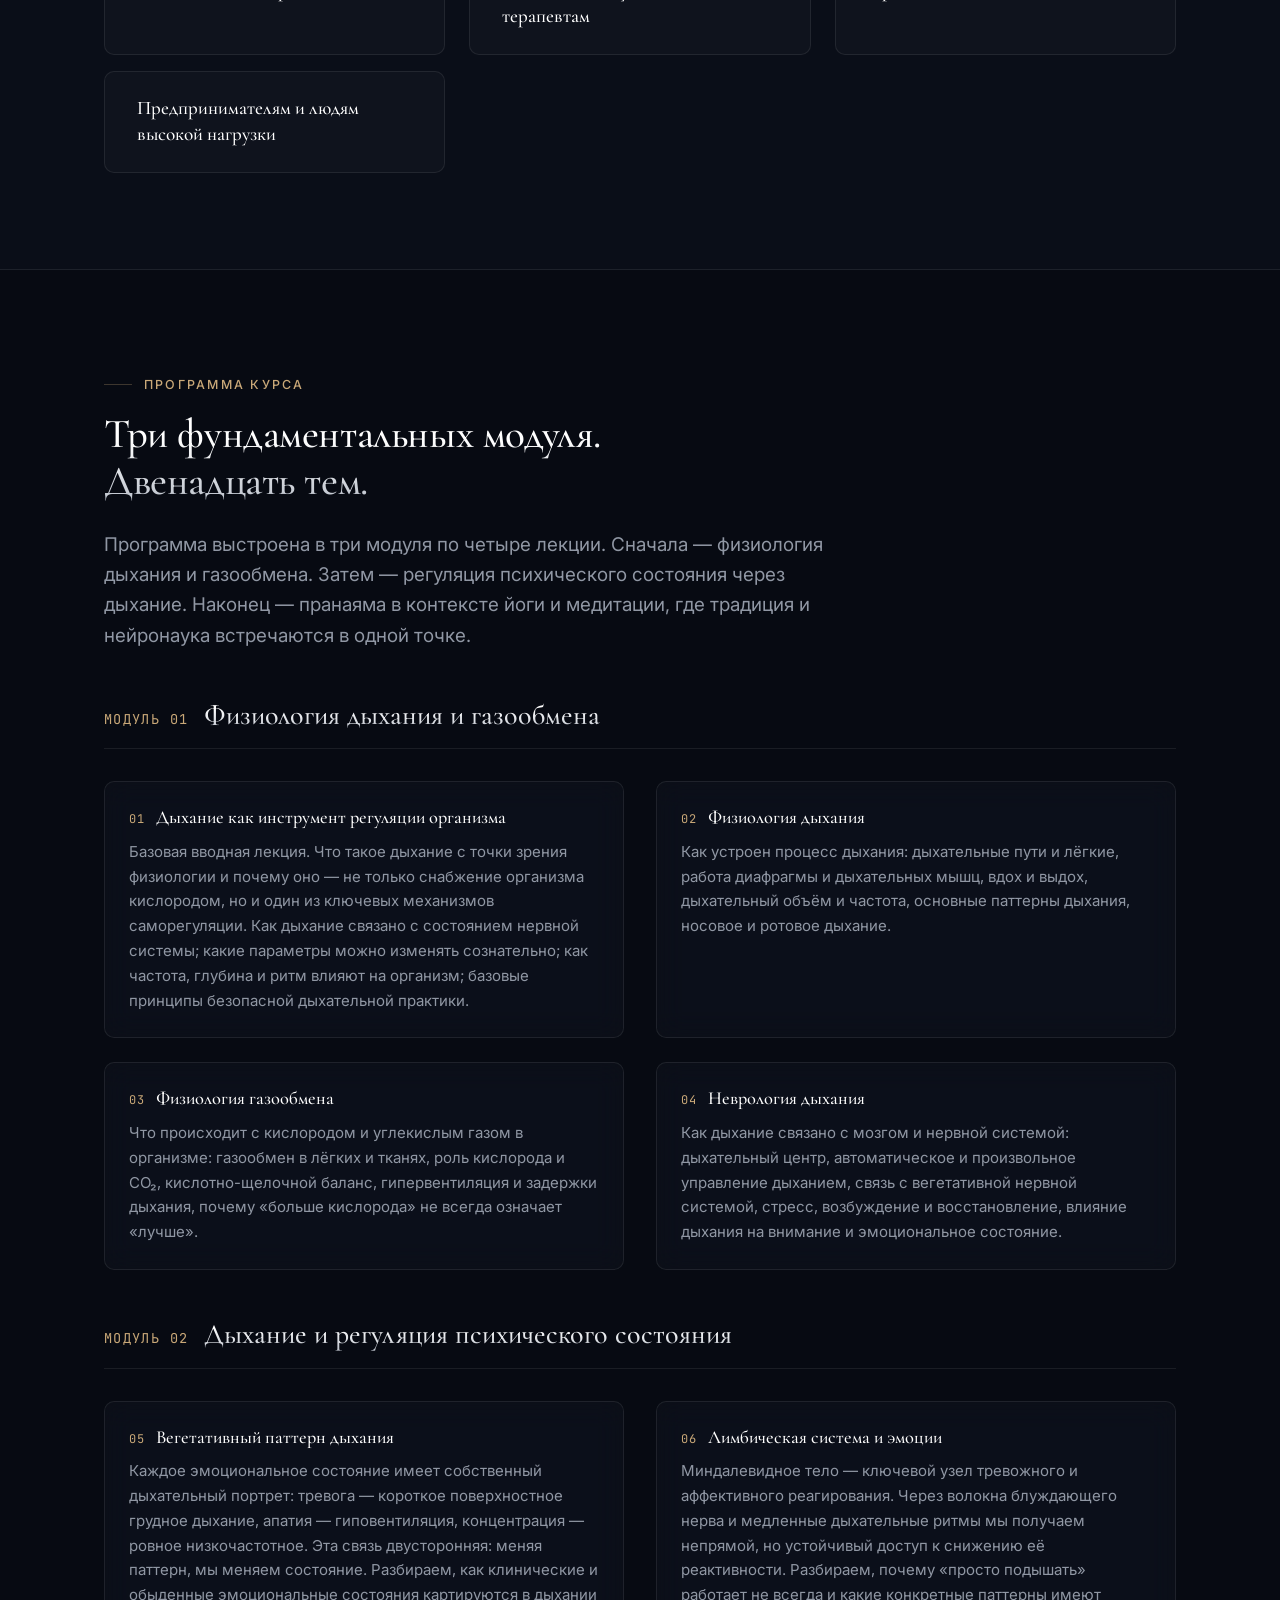
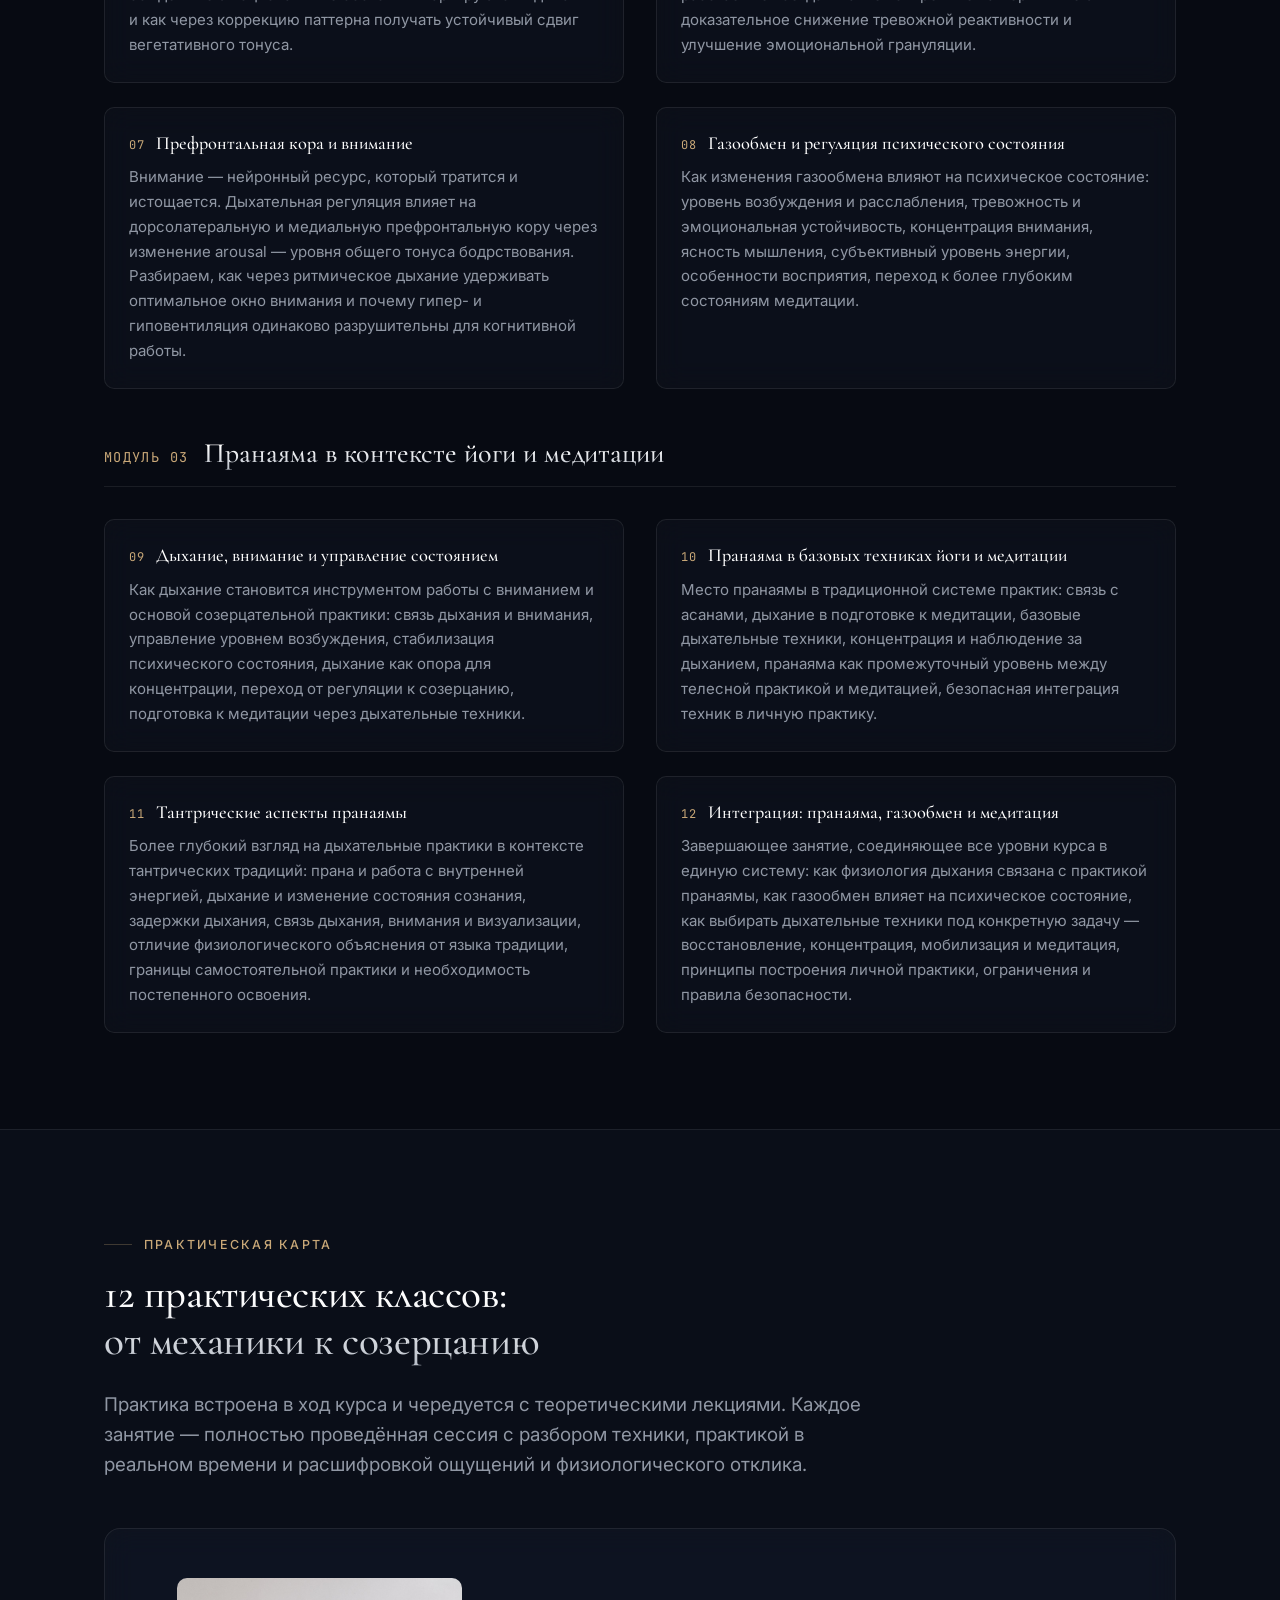
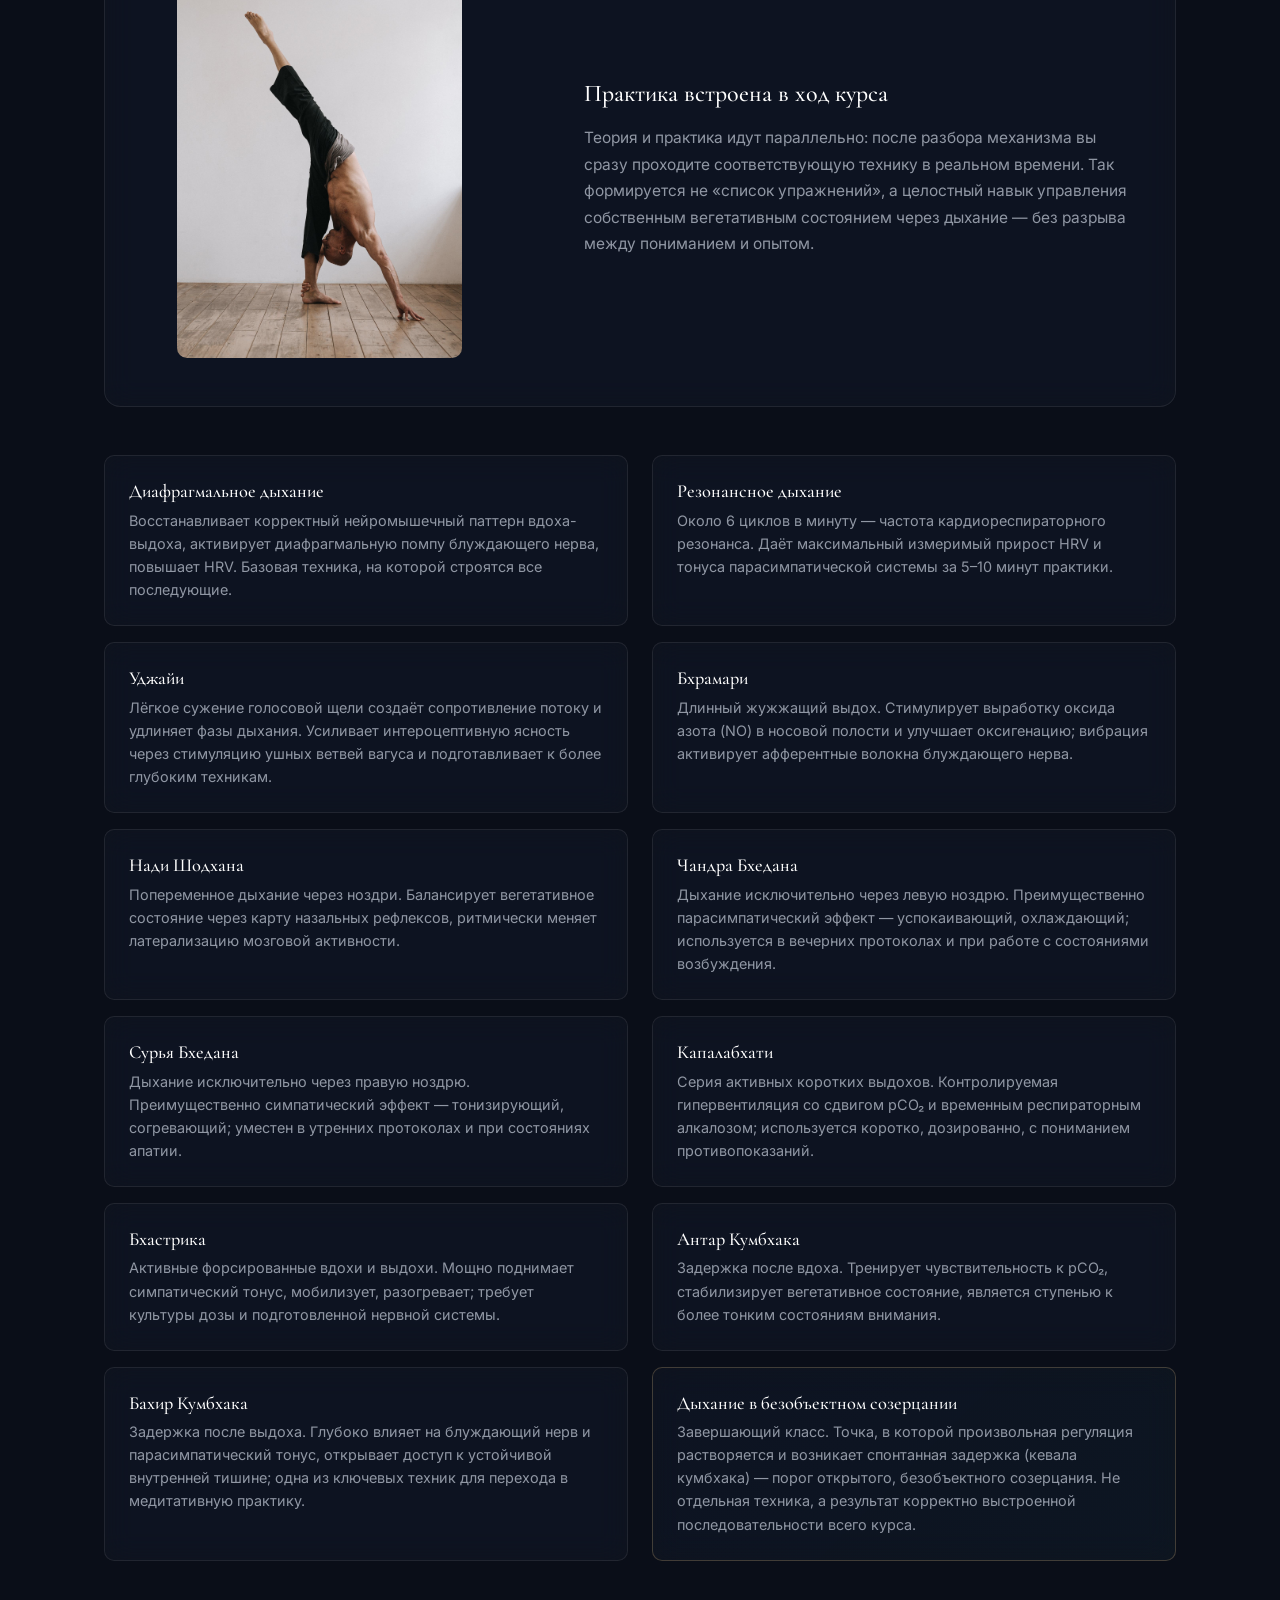
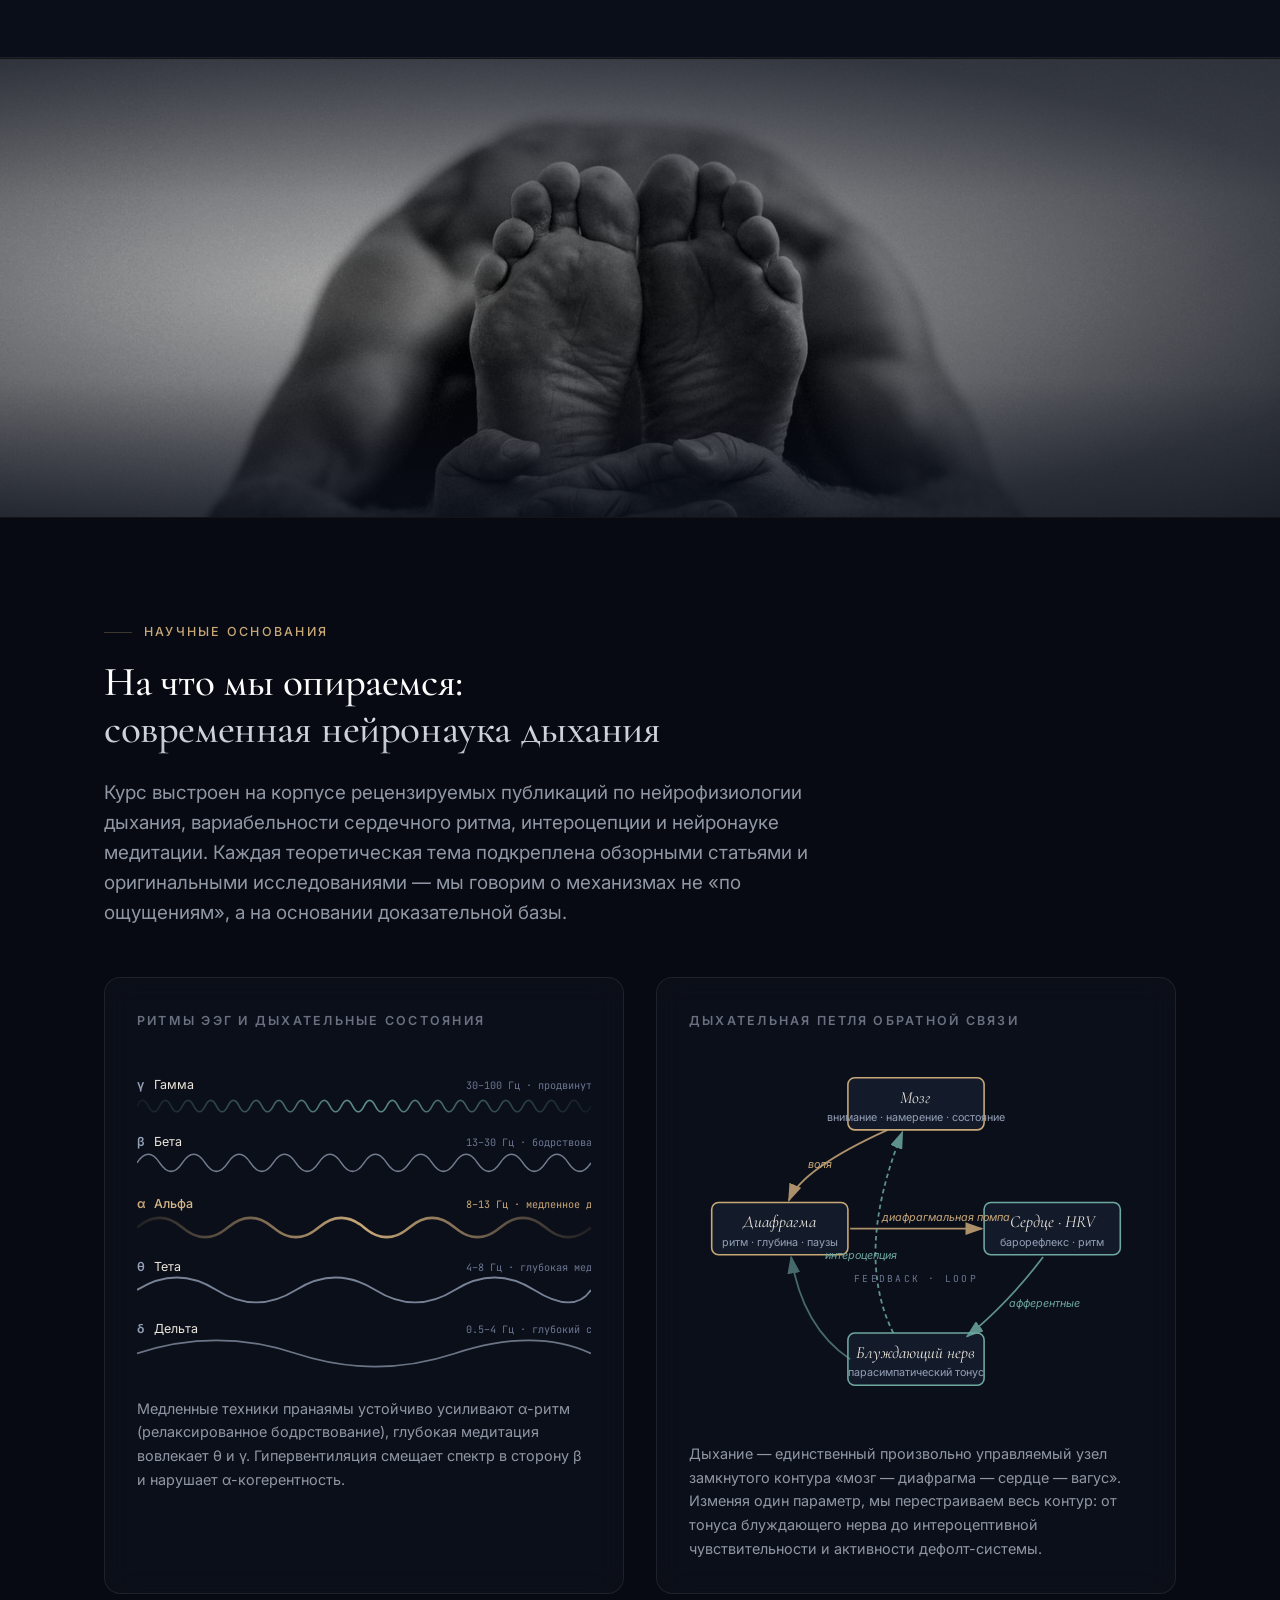
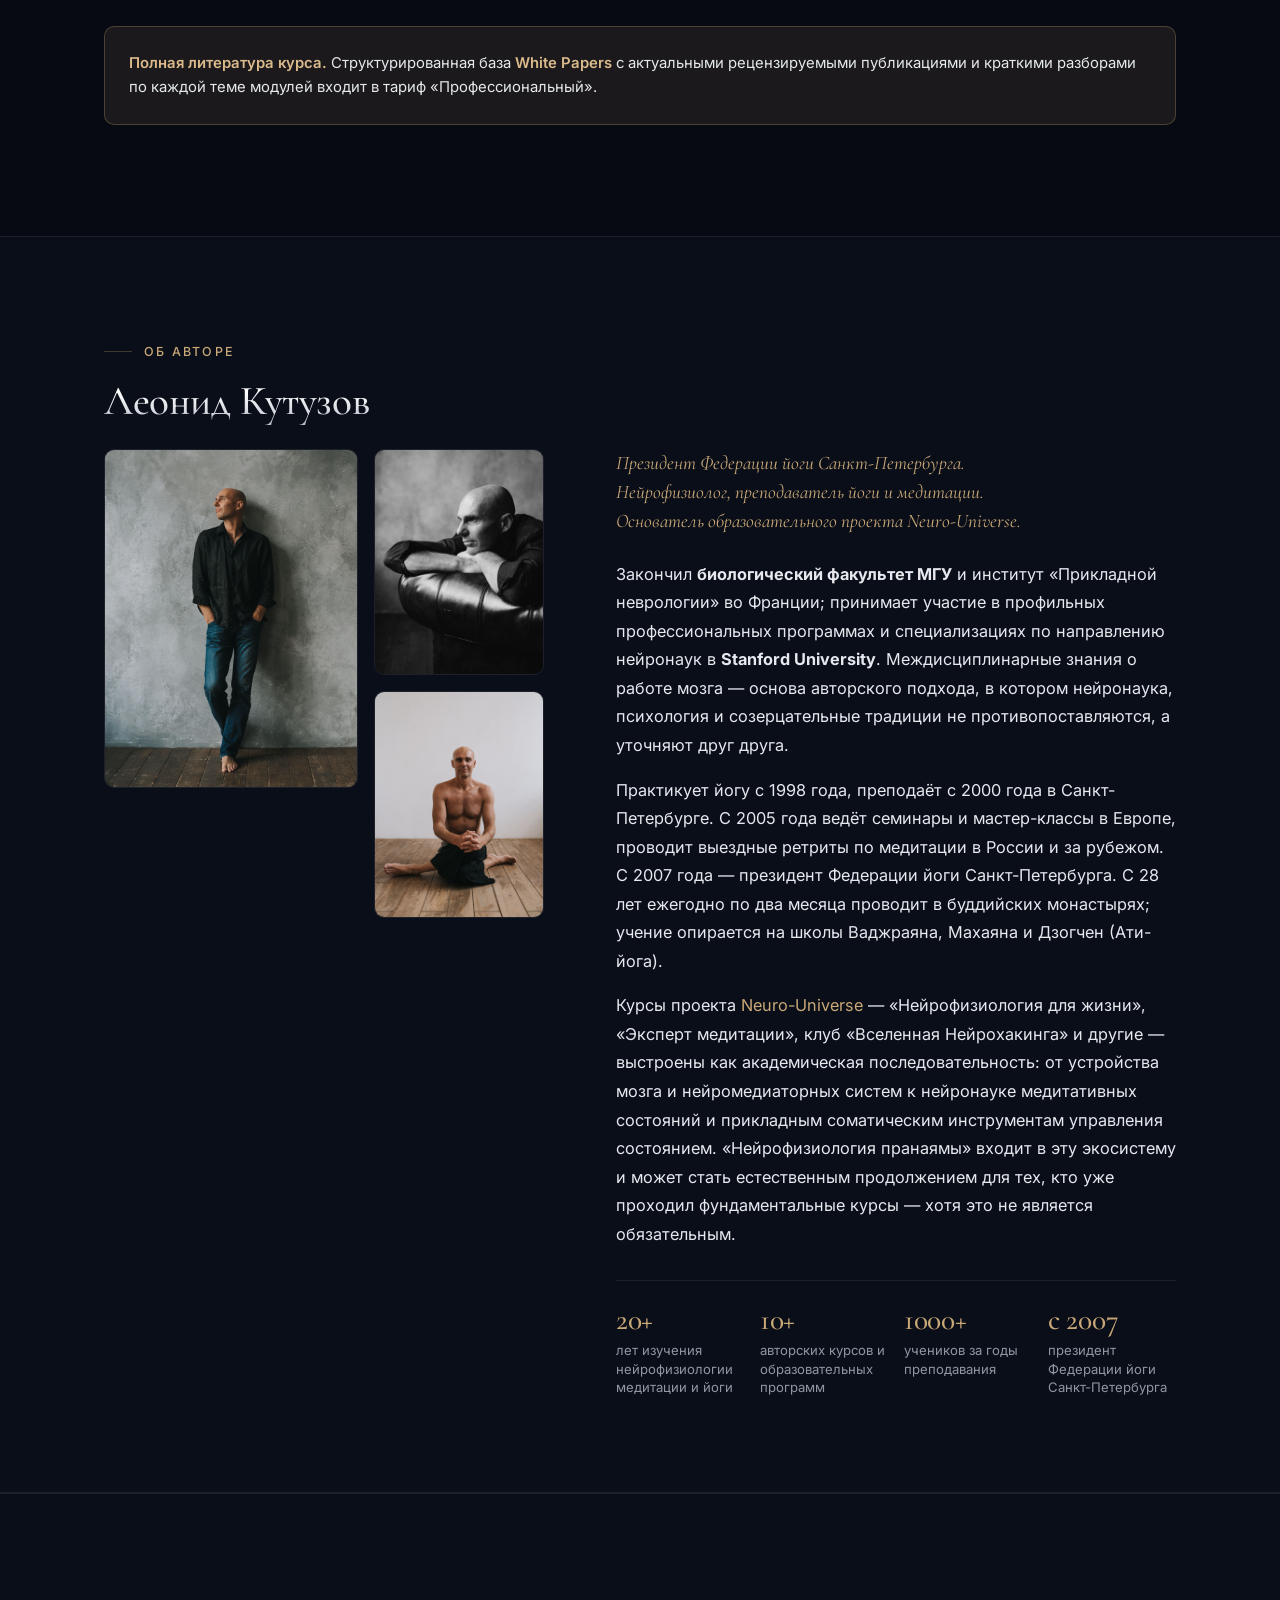
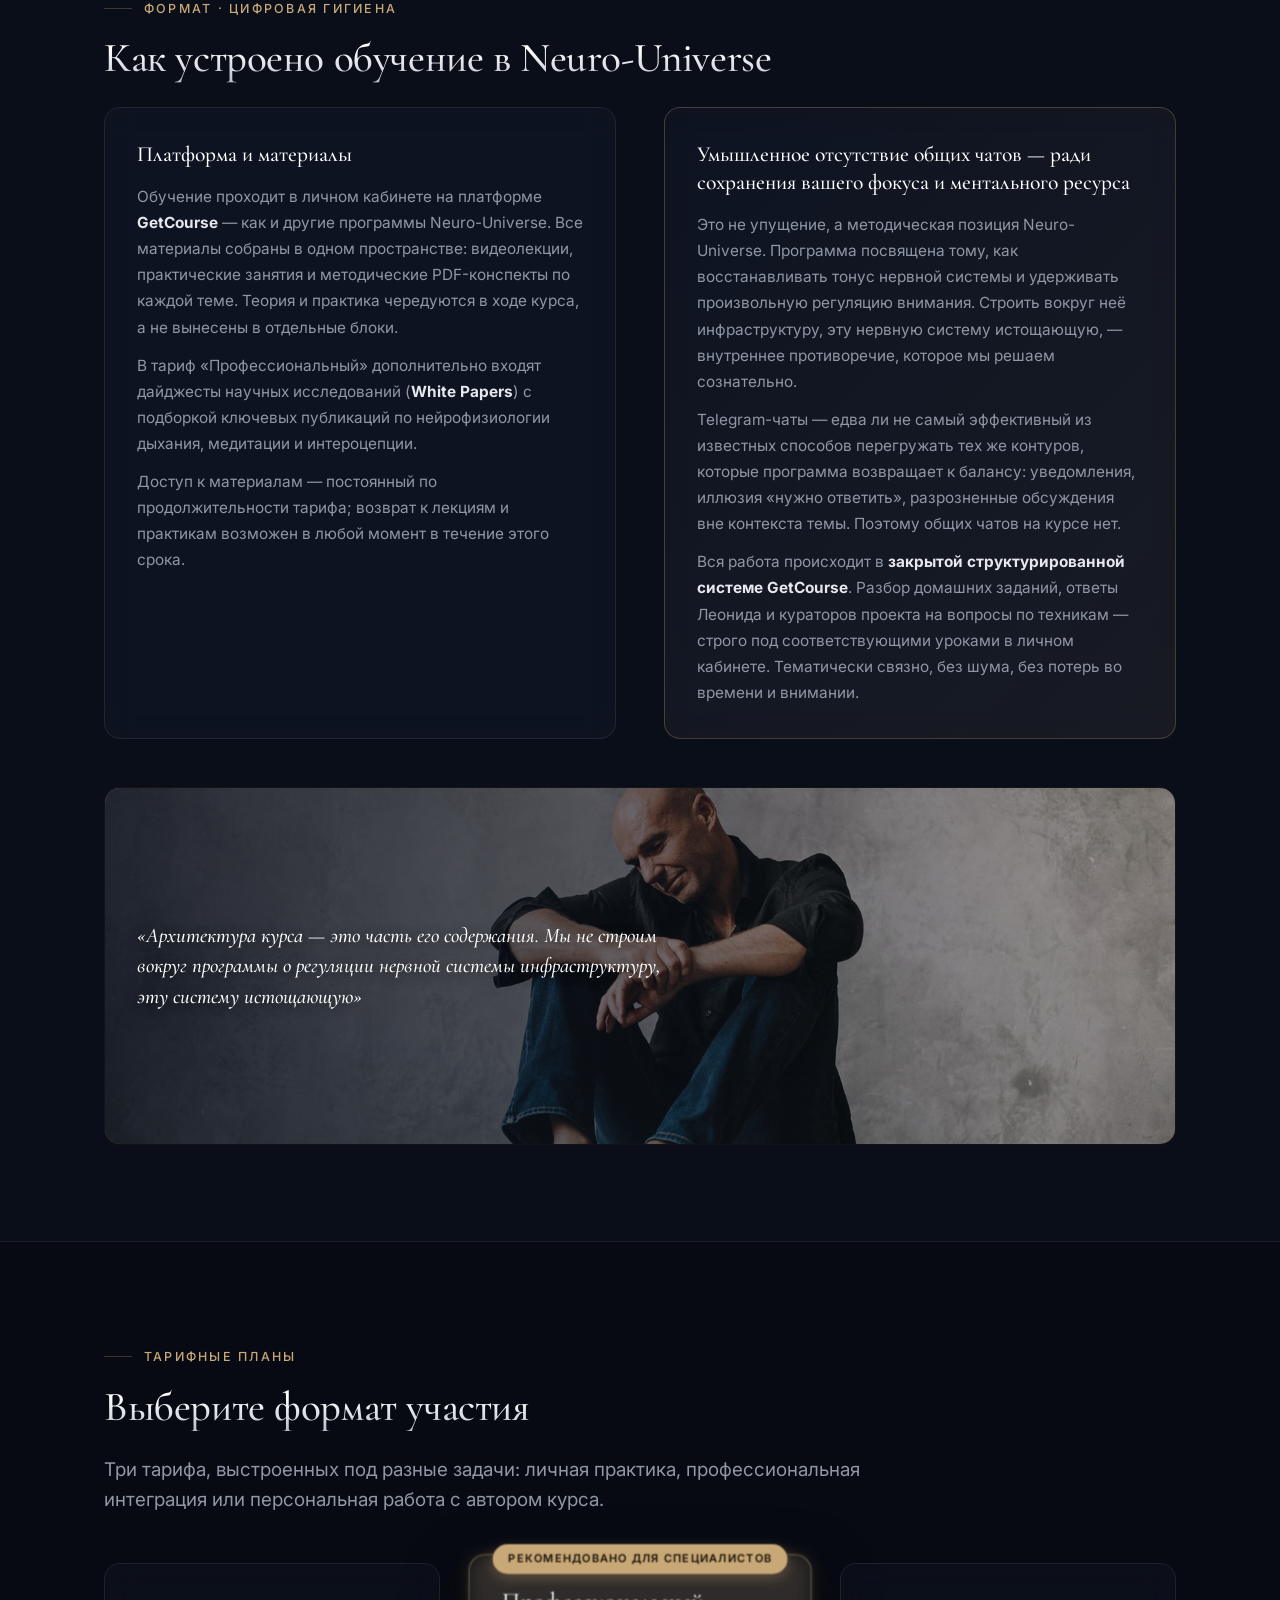
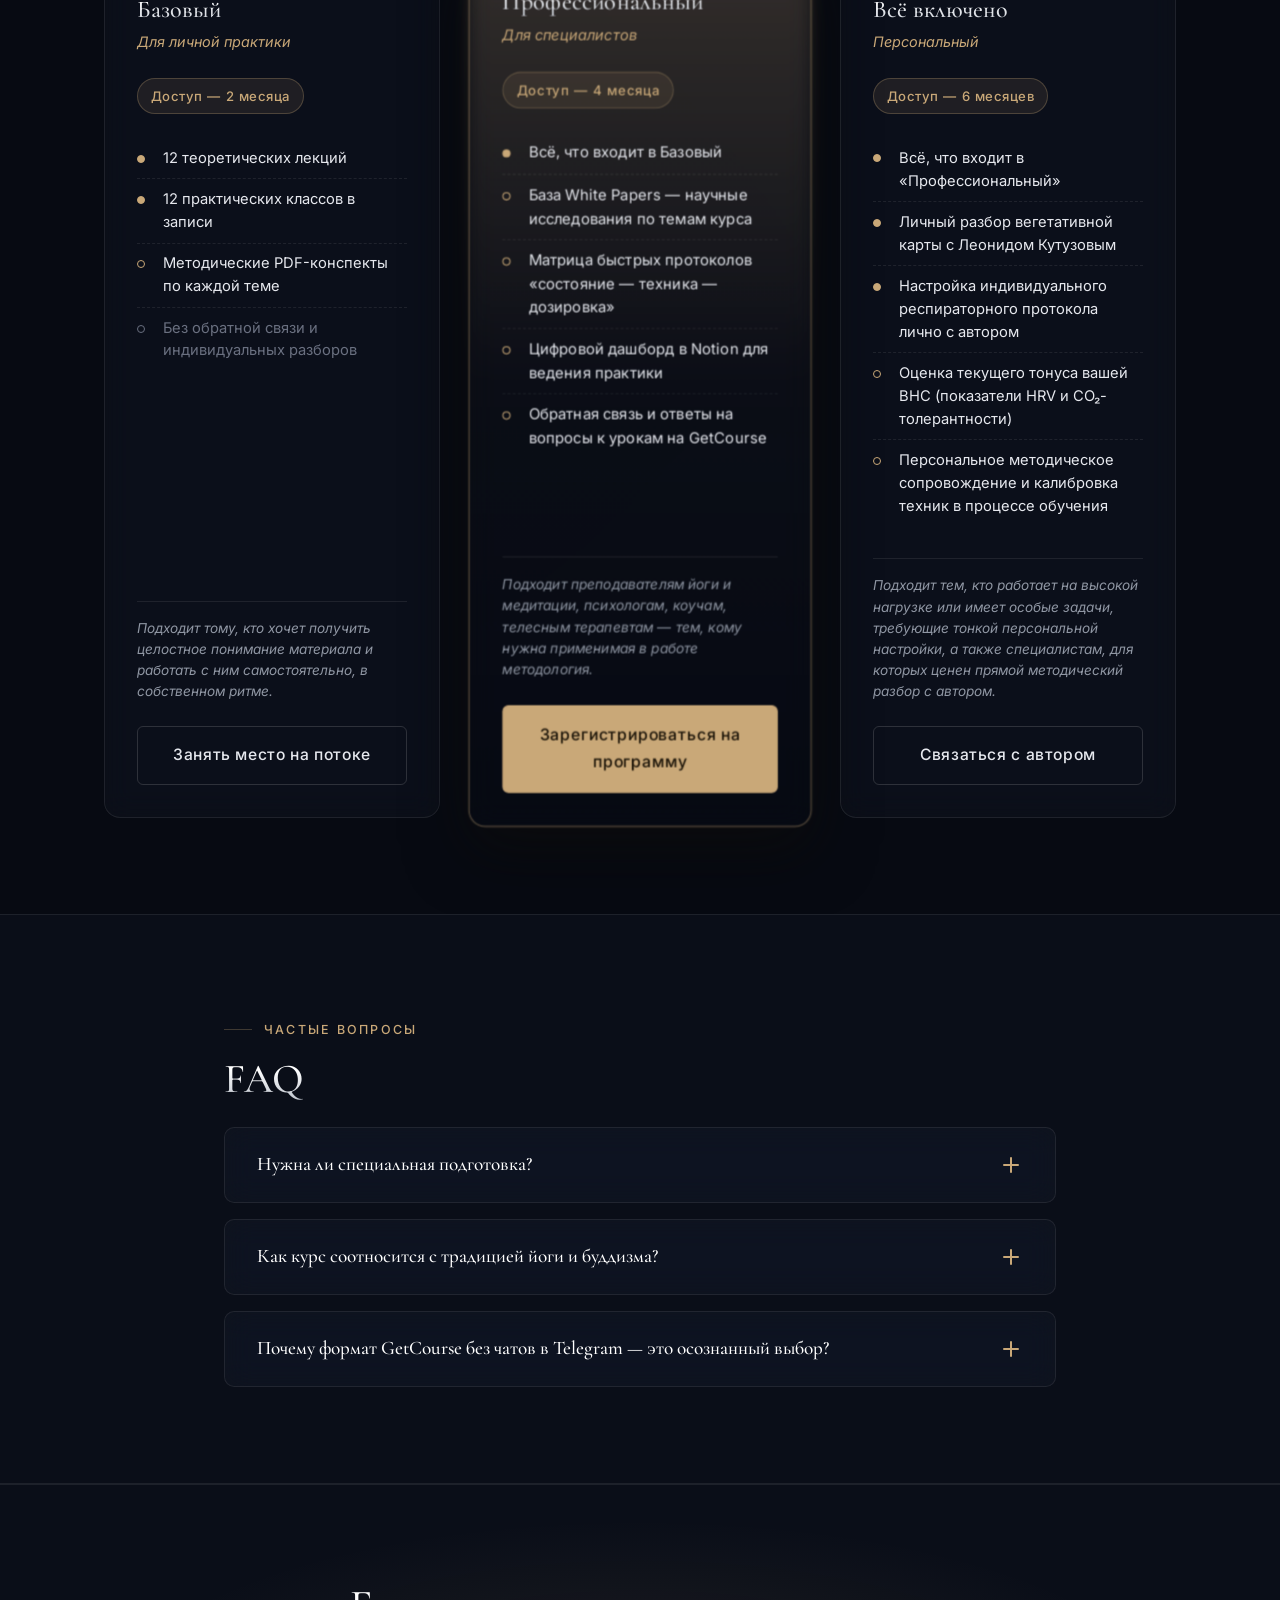
==== commit b8fdfd7f: "Уточнить контент лендинга: аудитория, практика и структура страницы. Курс описан как программа на Ge" ====
--- a/index.html
+++ b/index.html
@@ -4,21 +4,21 @@
   <meta charset="utf-8">
   <meta name="viewport" content="width=device-width, initial-scale=1">
   <title>Нейрофизиология пранаямы — авторский курс Леонида Кутузова | Neuro-Universe</title>
-  <meta name="description" content="Авторский курс Леонида Кутузова о дыхании как инструменте управления нервной системой. Самостоятельная программа: 12 лекций + 9 практик, 20 ноября — 20 декабря, платформа GetCourse.">
+  <meta name="description" content="Авторский курс Леонида Кутузова о дыхании как инструменте управления нервной системой. 12 лекций + 12 практик, 20 ноября — 20 декабря, платформа GetCourse.">
   <meta name="author" content="Леонид Кутузов">
   <meta name="theme-color" content="#0a0f1a">
 
   <meta property="og:type" content="website">
   <meta property="og:locale" content="ru_RU">
   <meta property="og:title" content="Нейрофизиология пранаямы — Леонид Кутузов">
-  <meta property="og:description" content="Дыхание как инструмент управления нервной системой. Самостоятельный практический курс проекта Neuro-Universe.">
+  <meta property="og:description" content="Дыхание как инструмент управления нервной системой. Образовательный курс проекта Neuro-Universe на GetCourse.">
   <meta property="og:site_name" content="Neuro-Universe">
   <meta property="og:url" content="https://utromaya-code.github.io/kutuzov-pranayama-landing/">
   <link rel="canonical" href="https://utromaya-code.github.io/kutuzov-pranayama-landing/">
 
   <meta name="twitter:card" content="summary_large_image">
   <meta name="twitter:title" content="Нейрофизиология пранаямы — Леонид Кутузов">
-  <meta name="twitter:description" content="Курс проекта Neuro-Universe. 12 лекций + 9 практик о дыхании как инструменте управления нервной системой.">
+  <meta name="twitter:description" content="Курс проекта Neuro-Universe. 12 лекций + 12 практик о дыхании как инструменте управления нервной системой.">
 
   <link rel="preconnect" href="https://fonts.googleapis.com">
   <link rel="preconnect" href="https://fonts.gstatic.com" crossorigin>
@@ -93,15 +93,11 @@
           </p>
 
           <p class="hero__description">
-            Самостоятельный практический курс о том, как с помощью пранаямы регулировать состояние, внимание и уровень энергии. Дыхание — это соматический мост между телом, нервной системой и сознанием. Через изменение дыхания можно влиять на уровень возбуждения, концентрацию внимания, эмоциональное состояние и глубину медитации.
+            Авторский образовательный курс на GetCourse о том, как с помощью пранаямы регулировать состояние, внимание и уровень энергии. Дыхание — это соматический мост между телом, нервной системой и сознанием. Через изменение дыхания можно влиять на уровень возбуждения, концентрацию внимания, эмоциональное состояние и глубину медитации.
           </p>
 
           <p class="hero__description hero__description--secondary">
-            Курс подходит участникам без специальной подготовки. Курс продолжает фундаментальные программы проекта. Теперь — с акцентом на практическое применение. Для тех, кто уже проходил обучение в Neuro-Universe, он станет естественным продолжением и способом глубже интегрировать полученные знания в практику.
-          </p>
-
-          <p class="hero__standalone-note">
-            Курс является самостоятельной программой и не требует прохождения предыдущих курсов.
+            12 теоретических лекций и 12 практических занятий, встроенных в ход курса: теория и практика чередуются, чтобы сразу проходить материал на опыте, а не только разбирать его в теории. Курс подходит участникам без специальной подготовки и может дополнять фундаментальные программы проекта — но прохождение предыдущих курсов не является обязательным.
           </p>
 
           <div class="hero__meta" role="list">
@@ -117,7 +113,7 @@
                 <path d="M4 19.5A2.5 2.5 0 0 1 6.5 17H20"></path>
                 <path d="M6.5 2H20v20H6.5A2.5 2.5 0 0 1 4 19.5v-15A2.5 2.5 0 0 1 6.5 2z"></path>
               </svg>
-              <span><strong>12 лекций</strong> + <strong>9 практик</strong></span>
+              <span><strong>12 лекций</strong> + <strong>12 практик</strong></span>
             </div>
             <div class="hero__meta-item" role="listitem">
               <svg class="hero__meta-icon" viewBox="0 0 24 24" fill="none" stroke="currentColor" stroke-width="2" stroke-linecap="round" stroke-linejoin="round" aria-hidden="true">
@@ -152,7 +148,7 @@
     <section class="section section--soft" id="ecosystem">
       <div class="container">
         <span class="section__eyebrow">Контекст экосистемы</span>
-        <h2 class="section__title">Самостоятельная программа<br>о практическом управлении состоянием</h2>
+        <h2 class="section__title">Практическое управление состоянием<br>через дыхание</h2>
 
         <div class="ecosystem__grid">
           <aside class="ecosystem__chain" aria-label="Курсы экосистемы Neuro-Universe">
@@ -172,11 +168,9 @@
           </aside>
 
           <div class="ecosystem__text">
-            <p><strong>Самостоятельный практический курс</strong> о том, как использовать дыхание для регуляции нервной системы, психического состояния и внимания. Пранаяма — это следующий шаг в освоении нервной системы: не только понимать, как работают мозг и психика, но и научиться напрямую влиять на своё состояние через самый доступный инструмент — дыхание.</p>
-
-            <p>Курс подходит участникам без специальной подготовки. Курс продолжает фундаментальные программы проекта. Теперь — с акцентом на практическое применение. Для тех, кто уже проходил <strong>«Нейрофизиологию»</strong> и <strong>«Нейрофизиологию медитации»</strong>, он станет естественным продолжением и способом глубже интегрировать полученные знания в практику.</p>
-
-            <p class="ecosystem__standalone">Курс является самостоятельной программой и не требует прохождения предыдущих курсов.</p>
+            <p>Образовательная программа проекта Neuro-Universe о том, как использовать дыхание для регуляции нервной системы, психического состояния и внимания. Пранаяма — следующий шаг в освоении нервной системы: не только понимать, как работают мозг и психика, но и научиться напрямую влиять на своё состояние через самый доступный инструмент — дыхание.</p>
+
+            <p>Курс подходит участникам без специальной подготовки, проходит на платформе <strong>GetCourse</strong> — как и другие программы экосистемы. Он может дополнять <strong>«Нейрофизиологию»</strong> и <strong>«Нейрофизиологию медитации»</strong>, но прохождение предыдущих курсов не является обязательным. Для тех, кто уже проходил фундаментальные программы, этот курс станет естественным продолжением и способом глубже интегрировать знания в практику.</p>
 
             <p><strong>Дыхание — единственный вегетативный процесс, подконтрольный воле.</strong> Оно работает автоматически, но в любой момент может быть перехвачено осознанным управлением — и это перехватывание тянет за собой всю систему: тонус блуждающего нерва, активность лимбических контуров, кровоснабжение мозга, ритм дефолт-системы. Пранаяма переводит знания о нервной системе в плоскость прямого управления состоянием — и подводит к точке, в которой управление сменяется глубоким созерцанием.</p>
           </div>
@@ -192,7 +186,6 @@
         <div class="manifesto__layout">
           <figure class="manifesto__visual">
             <img class="manifesto__photo" src="assets/leonid-manifesto.jpg" alt="Портрет Леонида Кутузова" loading="lazy" width="960" height="1280">
-            <figcaption class="manifesto__photo-credit">фото · Xenia Barbur</figcaption>
           </figure>
 
           <div class="manifesto__inner">
@@ -289,31 +282,18 @@
     <section class="section section--soft" id="audiences">
       <div class="container">
         <span class="section__eyebrow">Для кого создана программа</span>
-        <h2 class="section__title">Зрелая аудитория, ценящая точность</h2>
-        <p class="section__lead">Три портрета участников, под которые методически выстроена программа. Это не «начинающие» — мы предполагаем взрослого читателя со своей практикой и собственной позицией.</p>
-
-        <div class="audiences__grid">
-          <article class="audience-card">
-            <span class="audience-card__num">01</span>
-            <h3 class="audience-card__title">Преподавателям йоги и медитации</h3>
-            <p class="audience-card__subtitle">Научный понятийный аппарат для собственной аудитории</p>
-            <p class="audience-card__text">Современный ученик всё чаще приходит с запросом не на ритуал, а на понимание: почему именно так дышим, какие есть противопоказания. Курс даёт преподавателю инструмент для разговора с такой аудиторией — без двух крайностей. Не нужно «опровергать традицию» во имя науки и не нужно отмахиваться от научных вопросов общими словами о пране. Преподаватель получает корректный понятийный аппарат: что такое тонус блуждающего нерва, как объяснить продолжительность задержки через сдвиг чувствительности к pCO₂, почему капалабхати — это не «очищение энергий», а контролируемая гипервентиляция с конкретными показаниями.</p>
-          </article>
-
-          <article class="audience-card">
-            <span class="audience-card__num">02</span>
-            <h3 class="audience-card__title">Психологам, коучам и телесным терапевтам</h3>
-            <p class="audience-card__subtitle">Bottom-up регуляция: от тела к психике</p>
-            <p class="audience-card__text">Большая часть психологической работы выстроена сверху вниз — через сознание, переосмысление, когнитивные техники. Дыхание открывает противоположное направление: bottom-up регуляция, при которой устойчивые телесные паттерны сами перестраивают аффективное состояние, минуя сопротивление нарратива. Курс даёт нейрофизиологически обоснованную методологию: какие протоколы повышают HRV, какие увеличивают переносимость интероцептивного дискомфорта, какие устойчиво снижают симпатическую активацию. Инструменты органично встраиваются в работу психотерапевта, коуча, телесного терапевта.</p>
-          </article>
-
-          <article class="audience-card">
-            <span class="audience-card__num">03</span>
-            <h3 class="audience-card__title">Предпринимателям и людям высокой нагрузки</h3>
-            <p class="audience-card__subtitle">Удержание фокуса и восстановление в условиях давления</p>
-            <p class="audience-card__text">Высокая когнитивная нагрузка, плотный график, частые переключения контекста изнашивают вегетативную систему задолго до того, как это становится заметно как утомление. Курс даёт не разрозненные лайфхаки, а персональную матрицу протоколов под конкретные задачи: подготовка к сложному разговору, удержание фокуса в плотной рабочей сессии, восстановление после перелётов и публичных выступлений, переключение из «рабочего режима» в восстановительный. Каждый протокол подкреплён физиологическим обоснованием.</p>
-          </article>
-        </div>
+        <h2 class="section__title">Для разных уровней<br>и профессиональных задач</h2>
+        <p class="section__lead">Программа рассчитана на взрослую аудиторию с разным опытом — от первого системного знакомства с пранаямой до профессиональной интеграции. Специальная подготовка не требуется: теория выстроена от базовых понятий, практика дозируется последовательно.</p>
+
+        <ul class="audiences__list">
+          <li class="audiences__item">Начинающим в дыхательной практике</li>
+          <li class="audiences__item">Продолжающим практику</li>
+          <li class="audiences__item">Взрослым участникам</li>
+          <li class="audiences__item">Тем, кто хочет попробовать</li>
+          <li class="audiences__item">Психологам, коучам и телесным терапевтам</li>
+          <li class="audiences__item">Преподавателям йоги и медитации</li>
+          <li class="audiences__item">Предпринимателям и людям высокой нагрузки</li>
+        </ul>
       </div>
     </section>
 
@@ -448,16 +428,16 @@
     <section class="section section--soft" id="practice">
       <div class="container">
         <span class="section__eyebrow">Практическая карта</span>
-        <h2 class="section__title">Практические классы:<br>от механики к созерцанию</h2>
-        <p class="section__lead">Каждый практический класс — полностью проведённая сессия с предварительным разбором техники, самой практикой в реальном времени и расшифровкой ощущений и физиологического отклика. Техники выстроены последовательно: каждая следующая опирается на нейрофизиологический навык предыдущей.</p>
+        <h2 class="section__title">12 практических классов:<br>от механики к созерцанию</h2>
+        <p class="section__lead">Практика встроена в ход курса и чередуется с теоретическими лекциями. Каждое занятие — полностью проведённая сессия с разбором техники, практикой в реальном времени и расшифровкой ощущений и физиологического отклика.</p>
 
         <div class="practice__accent">
           <figure class="practice__accent-image">
             <img src="assets/leonid-practice.jpg" alt="Леонид Кутузов во время практики" loading="lazy" width="960" height="1280">
           </figure>
           <div>
-            <h3 class="practice__accent-title">Практика — это не отдельное занятие, а вторая половина курса</h3>
-            <p class="practice__accent-text">Практический блок дополняет теоретические лекции. Сначала вы понимаете механизм — затем проходите технику в реальном времени с разбором ощущений и физиологического отклика. Так формируется не «список упражнений», а целостный навык управления собственным вегетативным состоянием через дыхание.</p>
+            <h3 class="practice__accent-title">Практика встроена в ход курса</h3>
+            <p class="practice__accent-text">Теория и практика идут параллельно: после разбора механизма вы сразу проходите соответствующую технику в реальном времени. Так формируется не «список упражнений», а целостный навык управления собственным вегетативным состоянием через дыхание — без разрыва между пониманием и опытом.</p>
           </div>
         </div>
 
@@ -470,6 +450,12 @@
           </li>
           <li class="practice-item">
             <div>
+              <h3 class="practice-item__name">Резонансное дыхание</h3>
+              <p class="practice-item__text">Около 6 циклов в минуту — частота кардиореспираторного резонанса. Даёт максимальный измеримый прирост HRV и тонуса парасимпатической системы за 5–10 минут практики.</p>
+            </div>
+          </li>
+          <li class="practice-item">
+            <div>
               <h3 class="practice-item__name">Уджайи</h3>
               <p class="practice-item__text">Лёгкое сужение голосовой щели создаёт сопротивление потоку и удлиняет фазы дыхания. Усиливает интероцептивную ясность через стимуляцию ушных ветвей вагуса и подготавливает к более глубоким техникам.</p>
             </div>
@@ -488,6 +474,18 @@
           </li>
           <li class="practice-item">
             <div>
+              <h3 class="practice-item__name">Чандра Бхедана</h3>
+              <p class="practice-item__text">Дыхание исключительно через левую ноздрю. Преимущественно парасимпатический эффект — успокаивающий, охлаждающий; используется в вечерних протоколах и при работе с состояниями возбуждения.</p>
+            </div>
+          </li>
+          <li class="practice-item">
+            <div>
+              <h3 class="practice-item__name">Сурья Бхедана</h3>
+              <p class="practice-item__text">Дыхание исключительно через правую ноздрю. Преимущественно симпатический эффект — тонизирующий, согревающий; уместен в утренних протоколах и при состояниях апатии.</p>
+            </div>
+          </li>
+          <li class="practice-item">
+            <div>
               <h3 class="practice-item__name">Капалабхати</h3>
               <p class="practice-item__text">Серия активных коротких выдохов. Контролируемая гипервентиляция со сдвигом pCO₂ и временным респираторным алкалозом; используется коротко, дозированно, с пониманием противопоказаний.</p>
             </div>
@@ -525,7 +523,6 @@
          ================================================= -->
     <figure class="banner-image">
       <img src="assets/leonid-banner.jpg" alt="Леонид Кутузов в практике — пашчимоттанасана" loading="lazy" width="1440" height="960">
-      <figcaption class="banner-image__caption">«Изменение паттерна дыхания — это прямое вмешательство в работу нервной системы»</figcaption>
     </figure>
 
     <!-- =================================================
@@ -669,49 +666,6 @@
     </section>
 
     <!-- =================================================
-         Block 7. Results
-         ================================================= -->
-    <section class="section" id="results">
-      <div class="container">
-        <span class="section__eyebrow">Результаты программы</span>
-        <h2 class="section__title">С чем участник выходит после курса</h2>
-
-        <div class="results__grid">
-          <article class="result">
-            <span class="result__num" aria-hidden="true">01</span>
-            <h3 class="result__title">Системное понимание физиологии дыхания</h3>
-            <p class="result__text">Свободная ориентация в нейроанатомии и химии дыхания: работа стволовых ритмических генераторов, определение глубины задержки, изменение тонуса сосудов мозга под действием CO₂, связь дыхательных параметров с вегетативной регуляцией. Аппарат, позволяющий читать научную литературу самостоятельно.</p>
-          </article>
-          <article class="result">
-            <span class="result__num" aria-hidden="true">02</span>
-            <h3 class="result__title">Личная матрица протоколов</h3>
-            <p class="result__text">Собственная таблица соответствий «состояние — техника — дозировка»: какой протокол использовать для подготовки к нагрузке, какой — для восстановления, какой — для длительной концентрации, какой — как порог к медитации. Не универсальный шаблон, а персонально откалиброванный инструмент.</p>
-          </article>
-          <article class="result">
-            <span class="result__num" aria-hidden="true">03</span>
-            <h3 class="result__title">Научный язык для интеграции в работу</h3>
-            <p class="result__text">Преподаватель получает понятийный аппарат для собственных учеников, психолог — для клиентской работы, предприниматель — для разговора с врачом и собой. Язык, позволяющий говорить о пранаяме корректно в академическом, клиническом и созерцательном контексте одновременно.</p>
-          </article>
-          <article class="result">
-            <span class="result__num" aria-hidden="true">04</span>
-            <h3 class="result__title">Культура безопасной интенсивности</h3>
-            <p class="result__text">Сильные техники работают только при понимании дозы и противопоказаний. Участник получает понятную карту того, что, кому и в каких объёмах применимо, и формирует культуру осознанной практики — без героических перегрузок.</p>
-          </article>
-          <article class="result">
-            <span class="result__num" aria-hidden="true">05</span>
-            <h3 class="result__title">Соматический мост к медитации</h3>
-            <p class="result__text">Понимание того, как именно пранаяма работает в составе более глубокого созерцательного процесса — не как «разогрев перед сидением», а как ступень с собственной нейрофизиологической логикой. Закрытие методического разрыва между нейронаукой и личной практикой.</p>
-          </article>
-          <article class="result">
-            <span class="result__num" aria-hidden="true">06</span>
-            <h3 class="result__title">Опора на доказательность при уважении к традиции</h3>
-            <p class="result__text">Видение точек, где современная наука подтверждает и уточняет традиционные карты, и где остаются открытые вопросы. Устойчивая исследовательская позиция вместо догматической веры в любую из сторон.</p>
-          </article>
-        </div>
-      </div>
-    </section>
-
-    <!-- =================================================
          Block 7½. About the author
          ================================================= -->
     <section class="section section--soft" id="author">
@@ -724,7 +678,6 @@
             <img class="author__photo author__photo--lead" src="assets/leonid-author-1.jpg" alt="Леонид Кутузов, портрет в полный рост" loading="lazy" width="960" height="1280">
             <img class="author__photo author__photo--side" src="assets/leonid-author-2.jpg" alt="Леонид Кутузов, чёрно-белый портрет" loading="lazy" width="960" height="1280">
             <img class="author__photo author__photo--side" src="assets/leonid-author-3.jpg" alt="Леонид Кутузов, портрет в позе сукхасана" loading="lazy" width="960" height="1280">
-            <p class="author__photos-credit">фото · Xenia Barbur</p>
           </div>
 
           <div>
@@ -739,7 +692,7 @@
 
               <p>Практикует йогу с 1998 года, преподаёт с 2000 года в Санкт-Петербурге. С 2005 года ведёт семинары и мастер-классы в Европе, проводит выездные ретриты по медитации в России и за рубежом. С 2007 года — президент Федерации йоги Санкт-Петербурга. С 28 лет ежегодно по два месяца проводит в буддийских монастырях; учение опирается на школы Ваджраяна, Махаяна и Дзогчен (Ати-йога).</p>
 
-              <p>Курсы проекта <a href="https://neuro-universe.ru" target="_blank" rel="noopener noreferrer">Neuro-Universe</a> — «Нейрофизиология для жизни», «Эксперт медитации», клуб «Вселенная Нейрохакинга» и другие — выстроены как академическая последовательность: от устройства мозга и нейромедиаторных систем к нейронауке медитативных состояний и прикладным соматическим инструментам управления состоянием. «Нейрофизиология пранаямы» — самостоятельная программа в этой экосистеме и естественное продолжение для тех, кто уже проходил фундаментальные курсы.</p>
+              <p>Курсы проекта <a href="https://neuro-universe.ru" target="_blank" rel="noopener noreferrer">Neuro-Universe</a> — «Нейрофизиология для жизни», «Эксперт медитации», клуб «Вселенная Нейрохакинга» и другие — выстроены как академическая последовательность: от устройства мозга и нейромедиаторных систем к нейронауке медитативных состояний и прикладным соматическим инструментам управления состоянием. «Нейрофизиология пранаямы» входит в эту экосистему и может стать естественным продолжением для тех, кто уже проходил фундаментальные курсы — хотя это не является обязательным.</p>
             </div>
 
             <div class="author__credentials">
@@ -777,7 +730,7 @@
           <div class="format__block">
             <h3 class="format__block-title">Платформа и материалы</h3>
             <div class="format__block-text">
-              <p>Обучение проходит в личном кабинете на платформе <strong>GetCourse</strong>. Все материалы курса собраны в одном пространстве: видеолекции теоретического блока, записи практических классов, методические PDF-конспекты по каждой теме.</p>
+              <p>Обучение проходит в личном кабинете на платформе <strong>GetCourse</strong> — как и другие программы Neuro-Universe. Все материалы собраны в одном пространстве: видеолекции, практические занятия и методические PDF-конспекты по каждой теме. Теория и практика чередуются в ходе курса, а не вынесены в отдельные блоки.</p>
               <p>В тариф «Профессиональный» дополнительно входят дайджесты научных исследований (<strong>White Papers</strong>) с подборкой ключевых публикаций по нейрофизиологии дыхания, медитации и интероцепции.</p>
               <p>Доступ к материалам — постоянный по продолжительности тарифа; возврат к лекциям и практикам возможен в любой момент в течение этого срока.</p>
             </div>
@@ -817,7 +770,7 @@
             <span class="tariff__access">Доступ — 2 месяца</span>
             <ul class="tariff__features">
               <li class="tariff__feature tariff__feature--strong">12 теоретических лекций</li>
-              <li class="tariff__feature tariff__feature--strong">9 практических классов в записи</li>
+              <li class="tariff__feature tariff__feature--strong">12 практических классов в записи</li>
               <li class="tariff__feature">Методические PDF-конспекты по каждой теме</li>
               <li class="tariff__feature tariff__feature--muted">Без обратной связи и индивидуальных разборов</li>
             </ul>
@@ -881,7 +834,7 @@
             <div class="faq-item__body">
               <p>Курс рассчитан на участников с разным уровнем опыта, но предполагает зрелое и взрослое отношение к материалу. Теоретическая часть выстроена от базовых физиологических понятий, поэтому она будет понятна и без медицинского или биологического образования — каждое сложное понятие вводится в контексте и подкрепляется визуальными материалами в конспектах.</p>
               <p>Полезным, хотя и не обязательным, будет предварительное знакомство с курсами <strong>«Нейрофизиология»</strong> и <strong>«Нейрофизиология медитации»</strong> — они дают общую карту нервной системы, на которой удобнее воспринимать прикладной материал. Если такого знакомства нет, курс остаётся полностью самодостаточным.</p>
-              <p>Практический блок начинается с диафрагмального дыхания и постепенно подходит к более сильным техникам, дозируя нагрузку. Если у вас есть подтверждённые медицинские состояния — артериальная гипертензия, эпилепсия, выраженное тревожное расстройство, беременность, недавние хирургические вмешательства, тяжёлая глаукома, — заранее проконсультируйтесь с лечащим врачом и сообщите о них при оформлении. Курс выстроен так, что интенсивные техники не являются обязательными, и существенная часть результата достигается на медленных, безопасных протоколах.</p>
+              <p>Практические занятия встроены в ход курса и чередуются с лекциями. Программа начинается с диафрагмального дыхания и постепенно подходит к более сильным техникам, дозируя нагрузку. Если у вас есть подтверждённые медицинские состояния — артериальная гипертензия, эпилепсия, выраженное тревожное расстройство, беременность, недавние хирургические вмешательства, тяжёлая глаукома, — заранее проконсультируйтесь с лечащим врачом и сообщите о них при оформлении. Курс выстроен так, что интенсивные техники не являются обязательными, и существенная часть результата достигается на медленных, безопасных протоколах.</p>
             </div>
           </details>
 
--- a/styles.css
+++ b/styles.css
@@ -968,13 +968,58 @@
    Audiences
    ========================================================= */
 
+.audiences__list {
+  list-style: none;
+  margin: var(--space-5) 0 0;
+  padding: 0;
+  display: grid;
+  grid-template-columns: 1fr;
+  gap: var(--space-3);
+}
+
+@media (min-width: 640px) {
+  .audiences__list {
+    grid-template-columns: repeat(2, 1fr);
+    gap: var(--space-3) var(--space-4);
+  }
+}
+
+@media (min-width: 1000px) {
+  .audiences__list {
+    grid-template-columns: repeat(3, 1fr);
+  }
+}
+
+.audiences__item {
+  padding: var(--space-4) var(--space-5);
+  background: var(--surface);
+  border: 1px solid var(--line);
+  border-radius: var(--radius-md);
+  font-family: var(--font-display);
+  font-size: 1.2rem;
+  font-weight: 500;
+  line-height: 1.35;
+  color: var(--text-strong);
+  transition: border-color 0.25s var(--ease);
+}
+
+.audiences__item:hover {
+  border-color: var(--accent-line);
+}
+
 .audiences__grid {
   display: grid;
   grid-template-columns: 1fr;
   gap: var(--space-4);
 }
 
-@media (min-width: 760px) {
+@media (min-width: 640px) {
+  .audiences__grid {
+    grid-template-columns: repeat(2, 1fr);
+  }
+}
+
+@media (min-width: 1100px) {
   .audiences__grid {
     grid-template-columns: repeat(3, 1fr);
   }
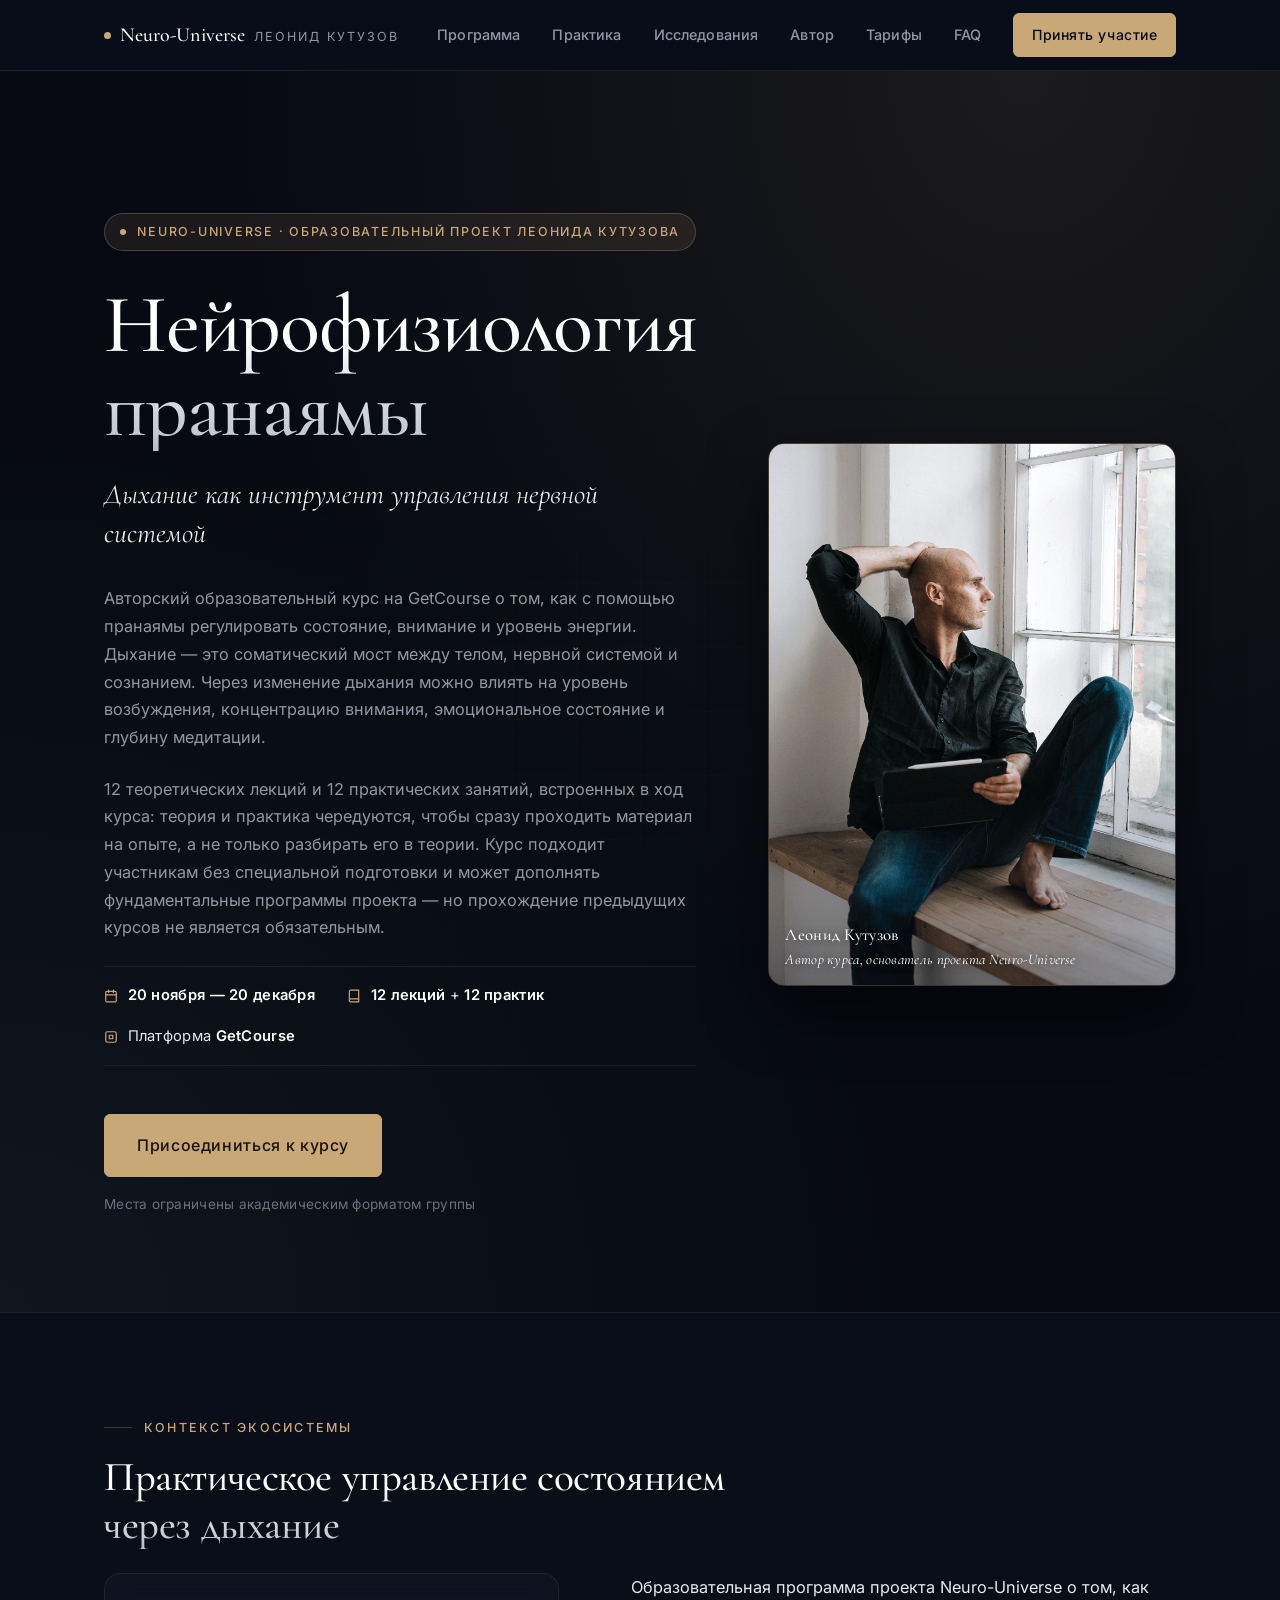
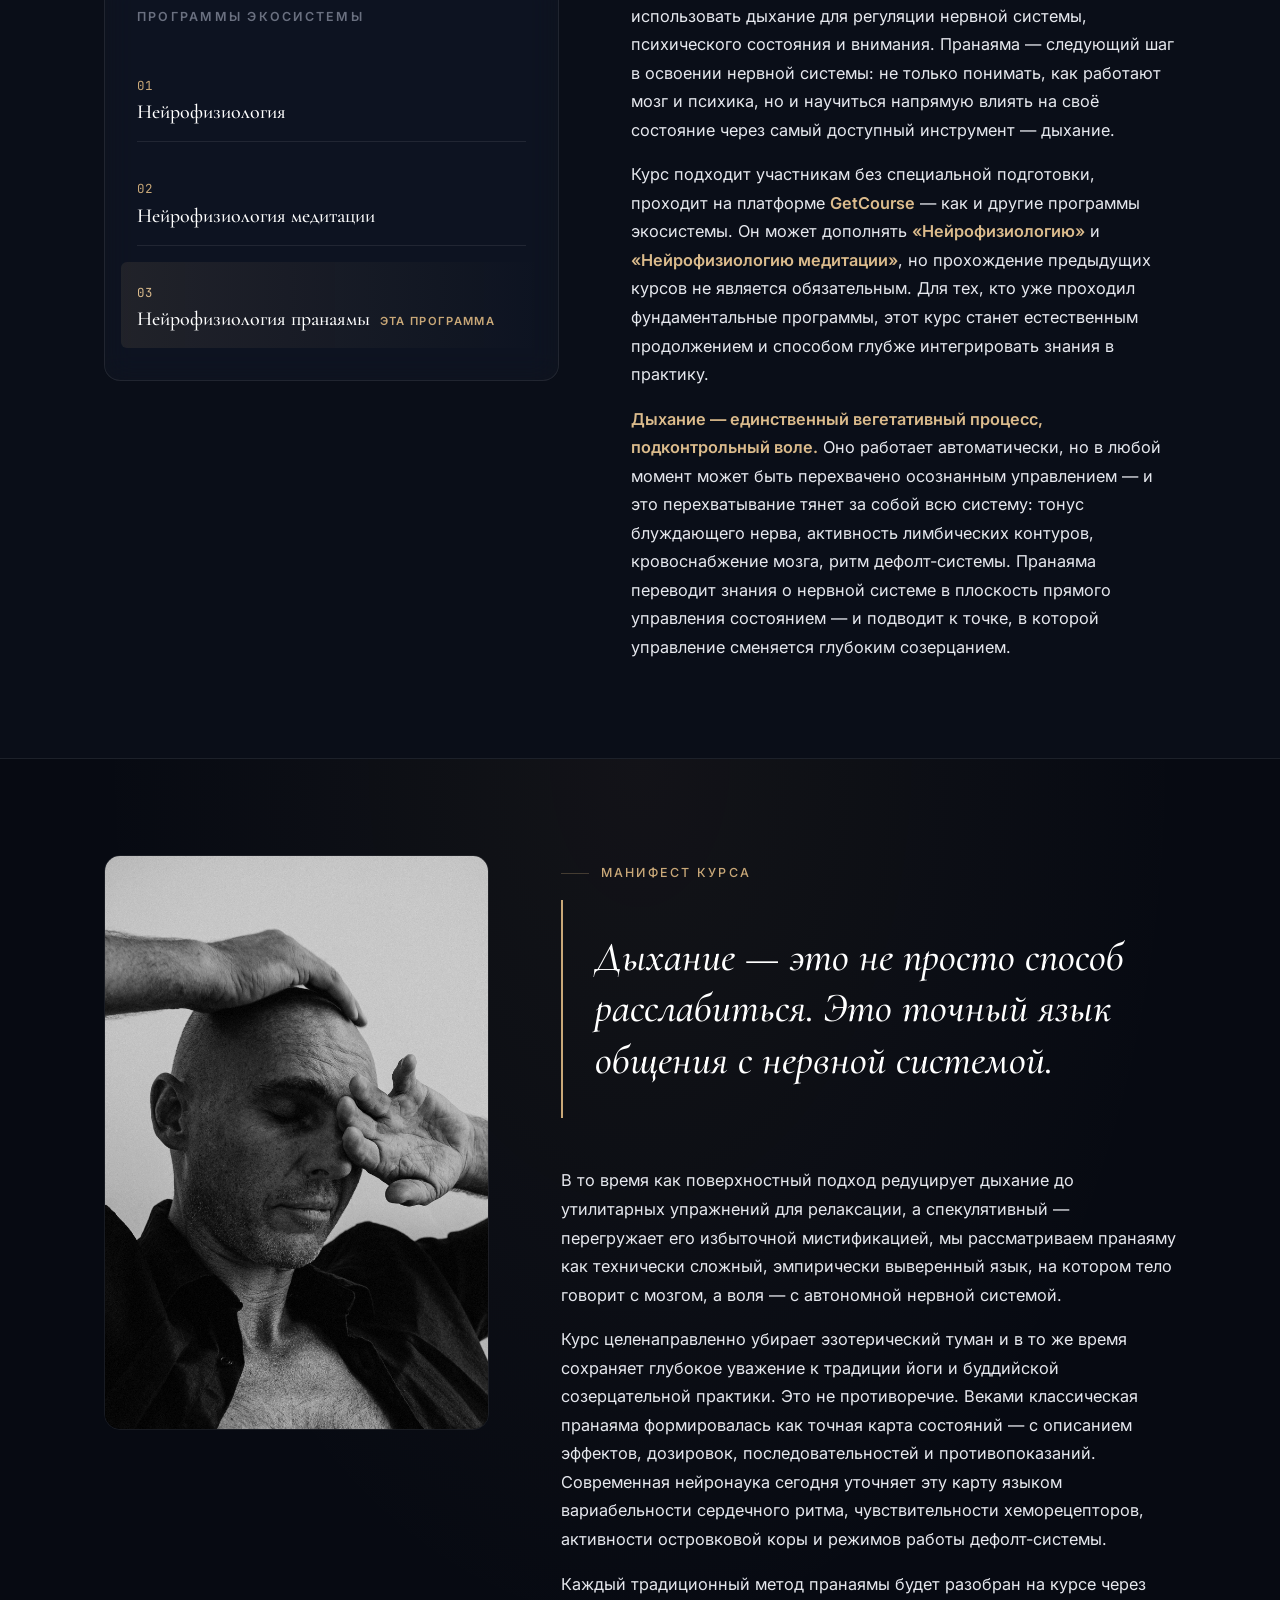
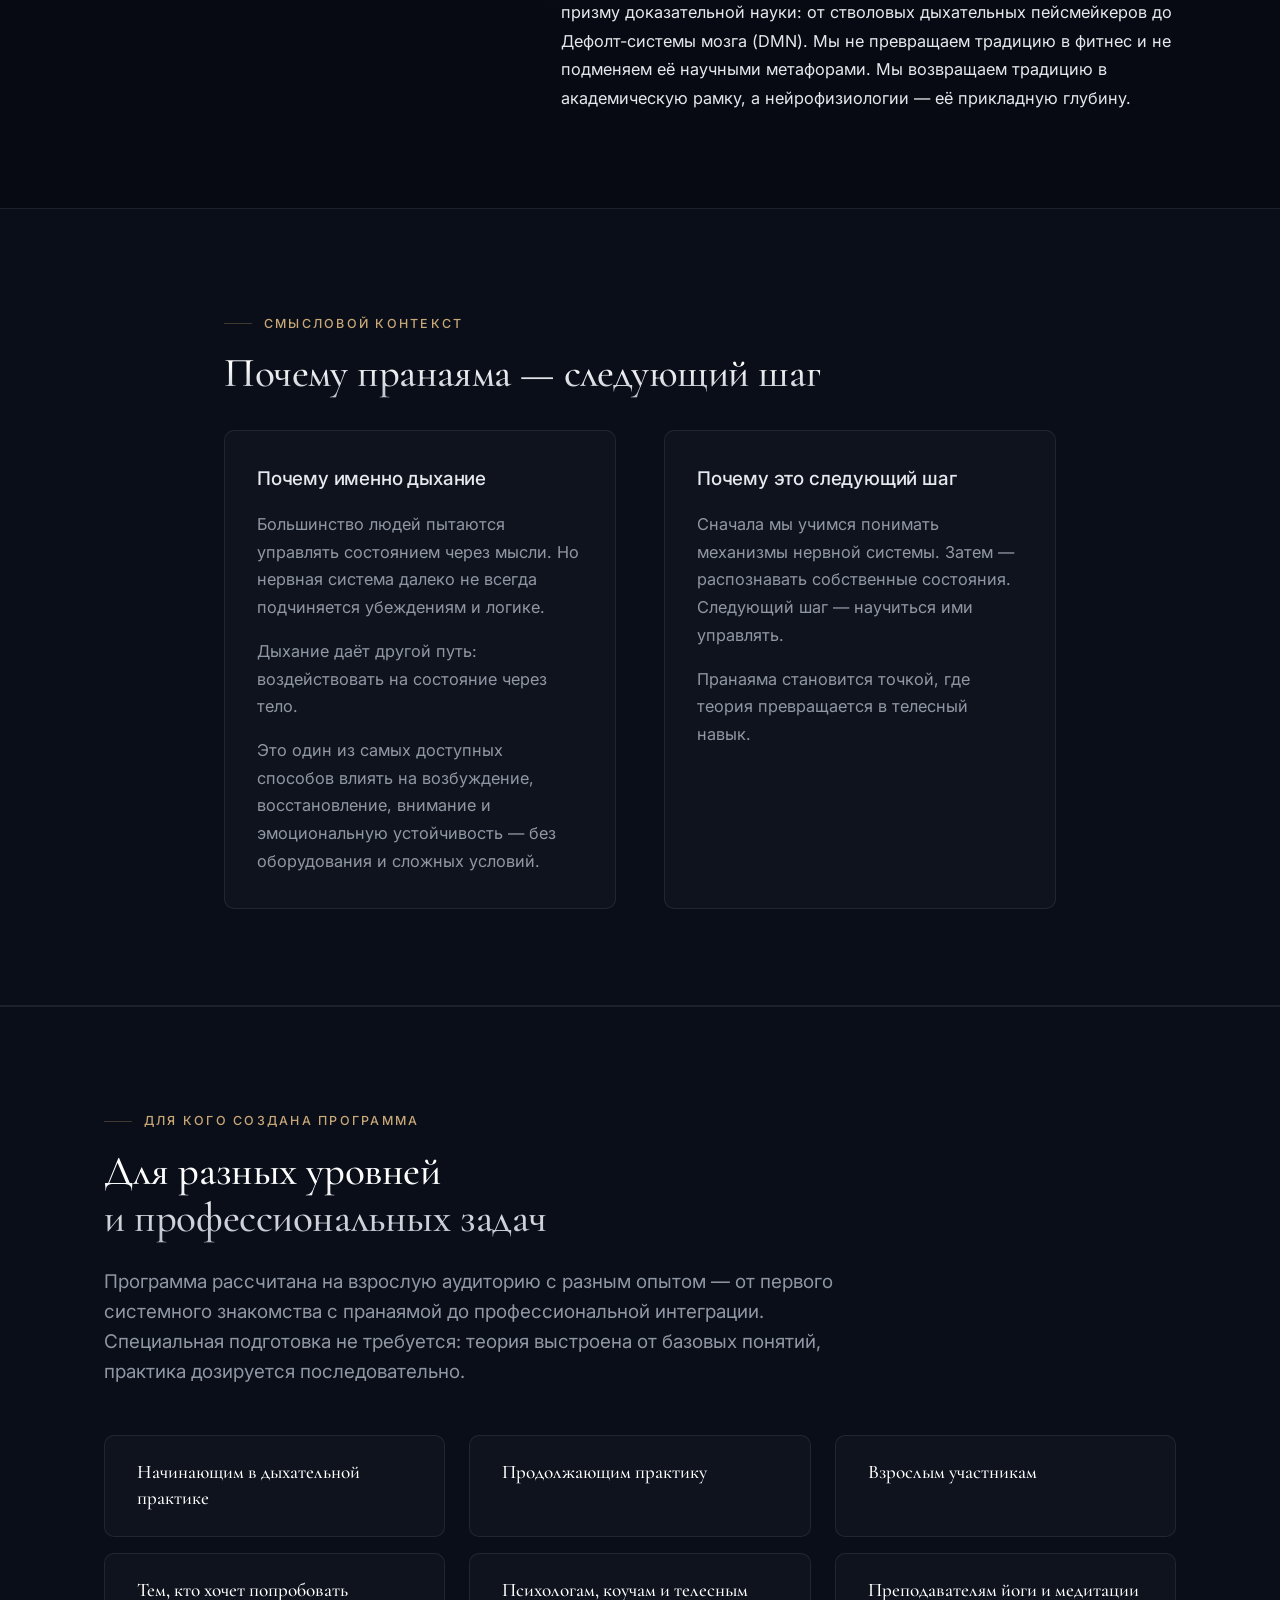
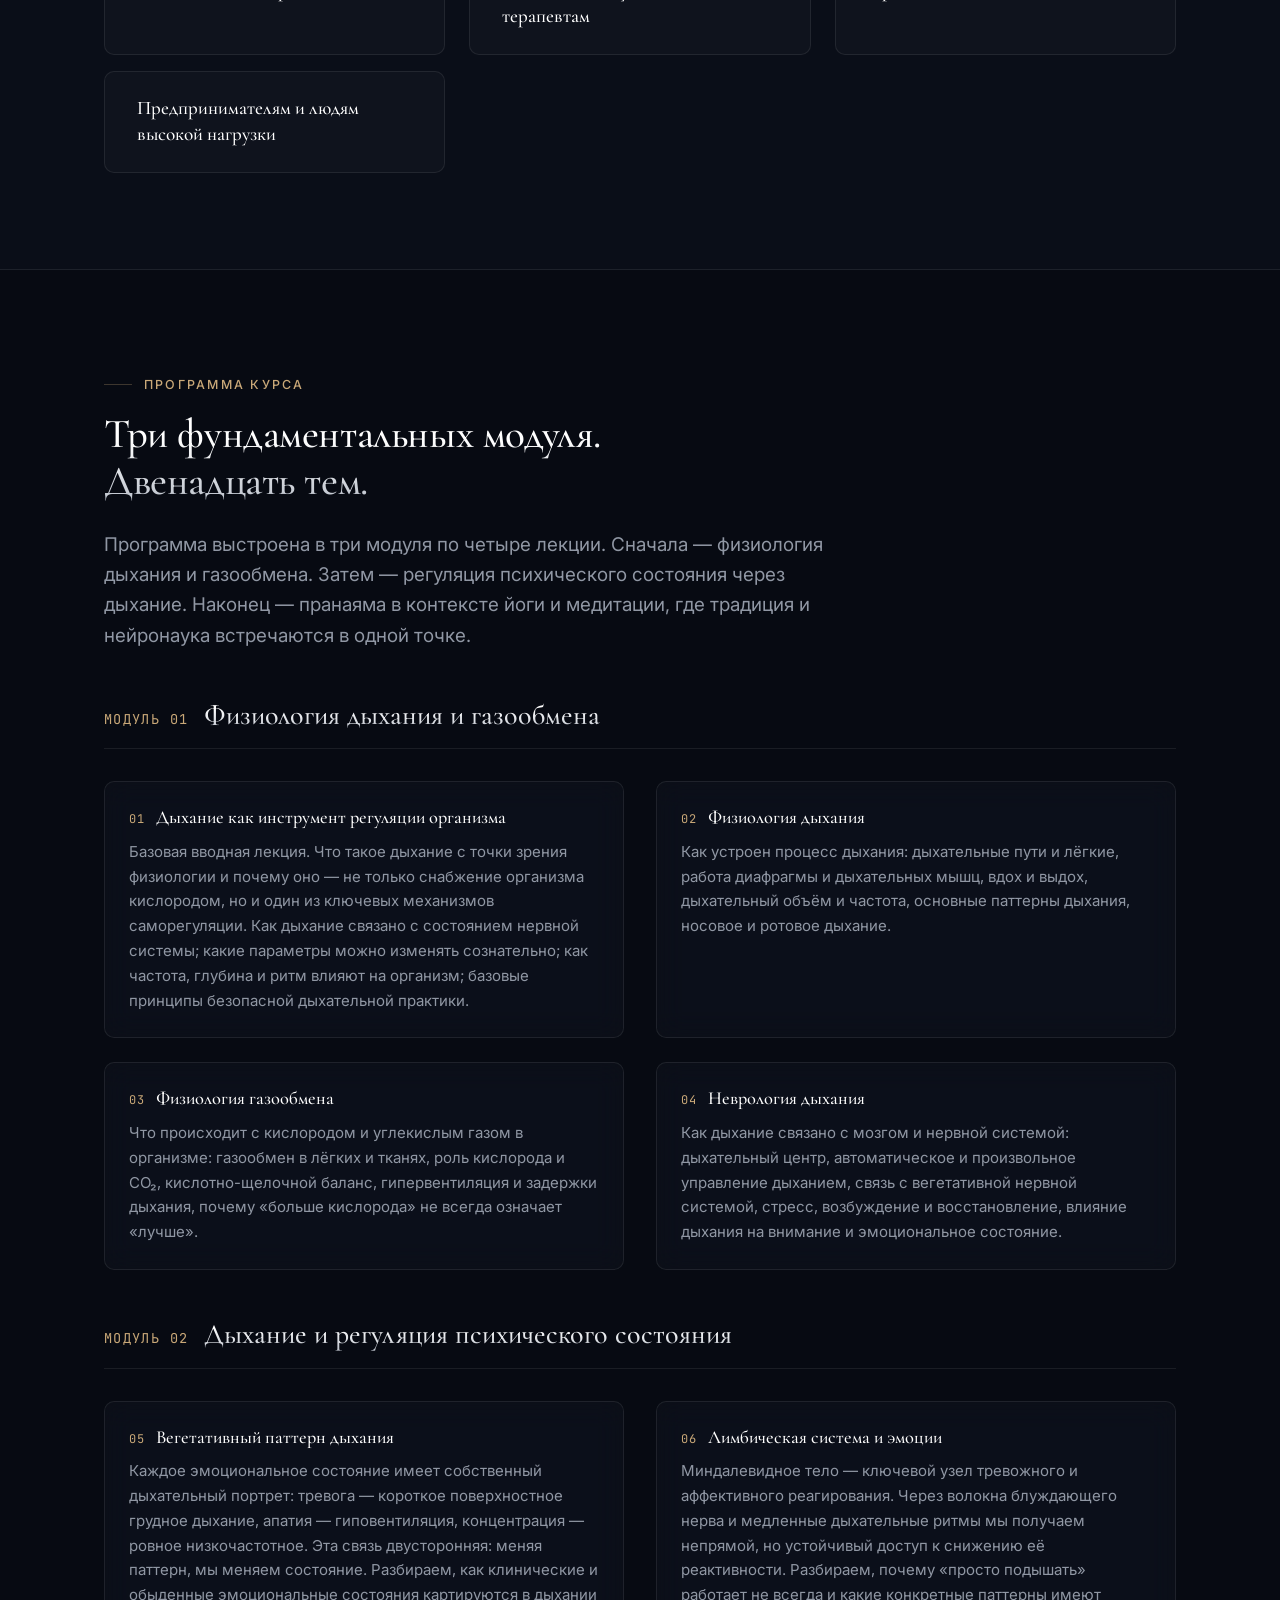
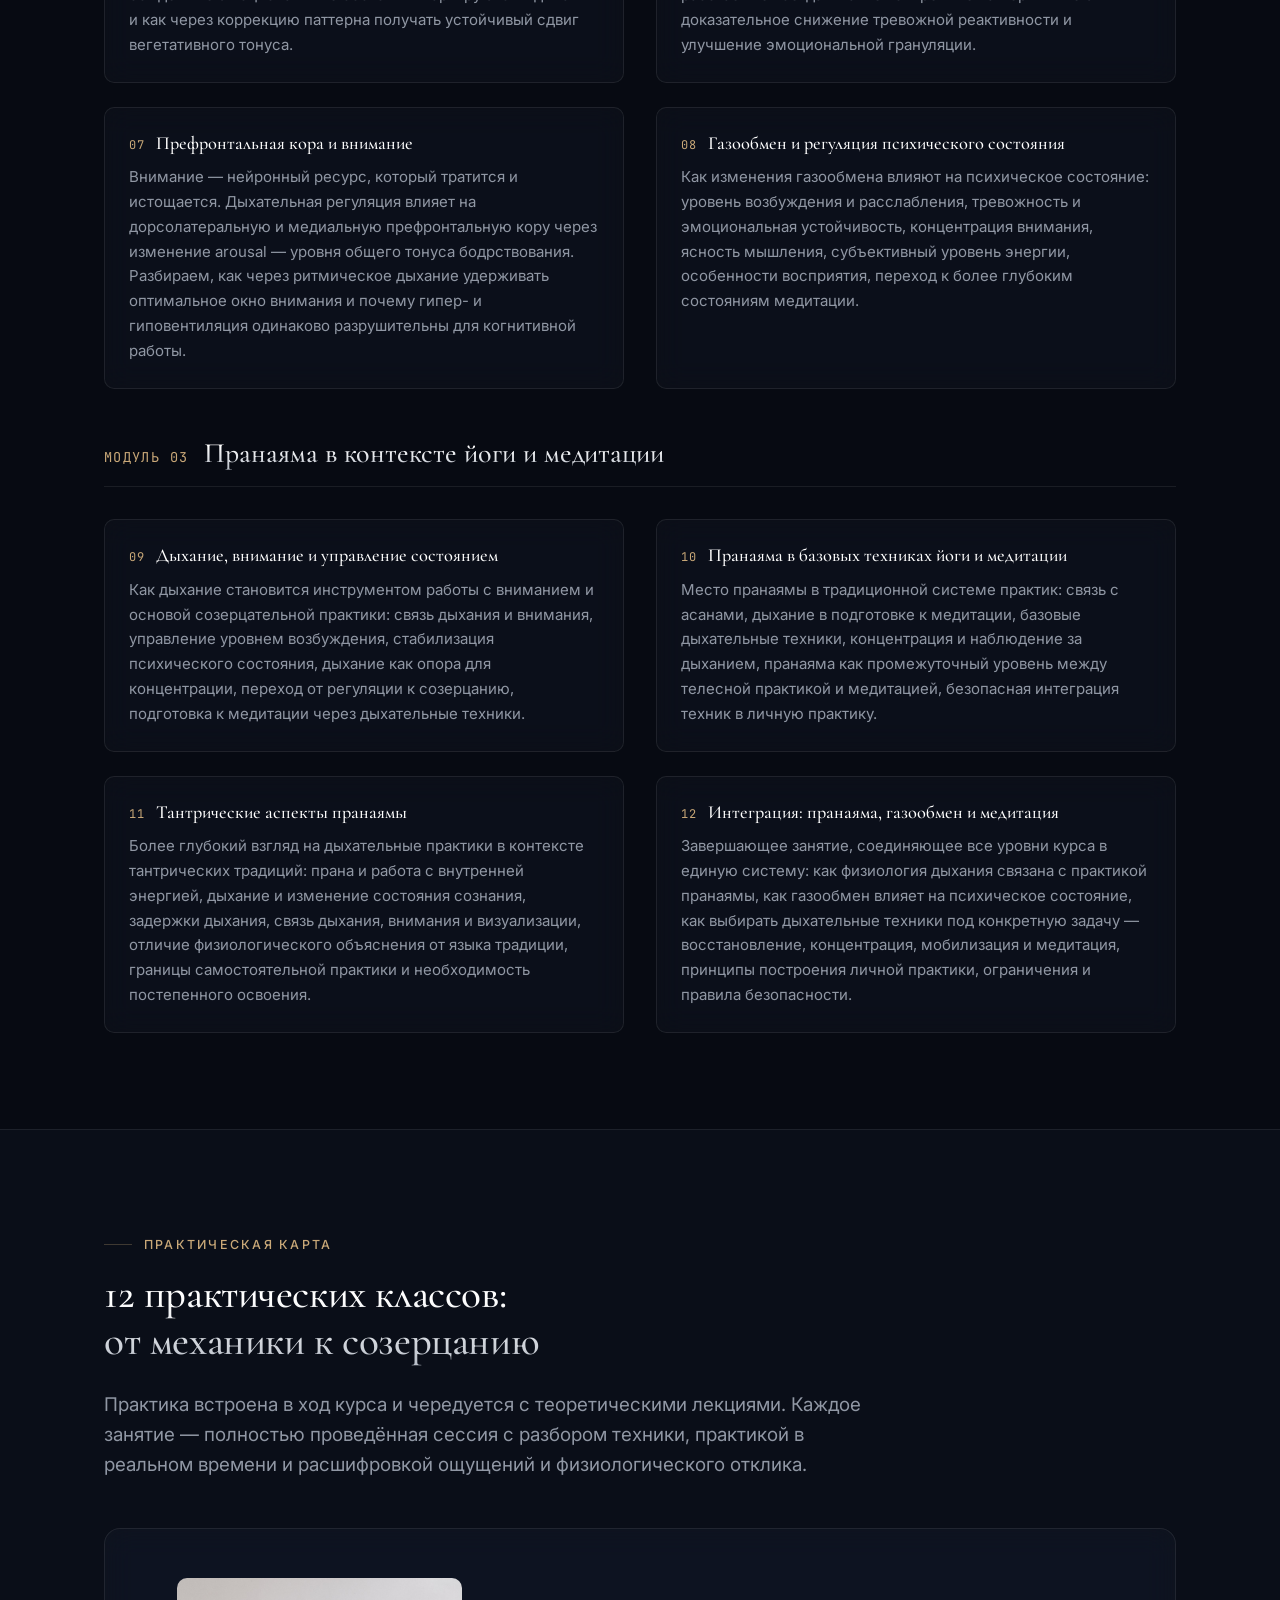
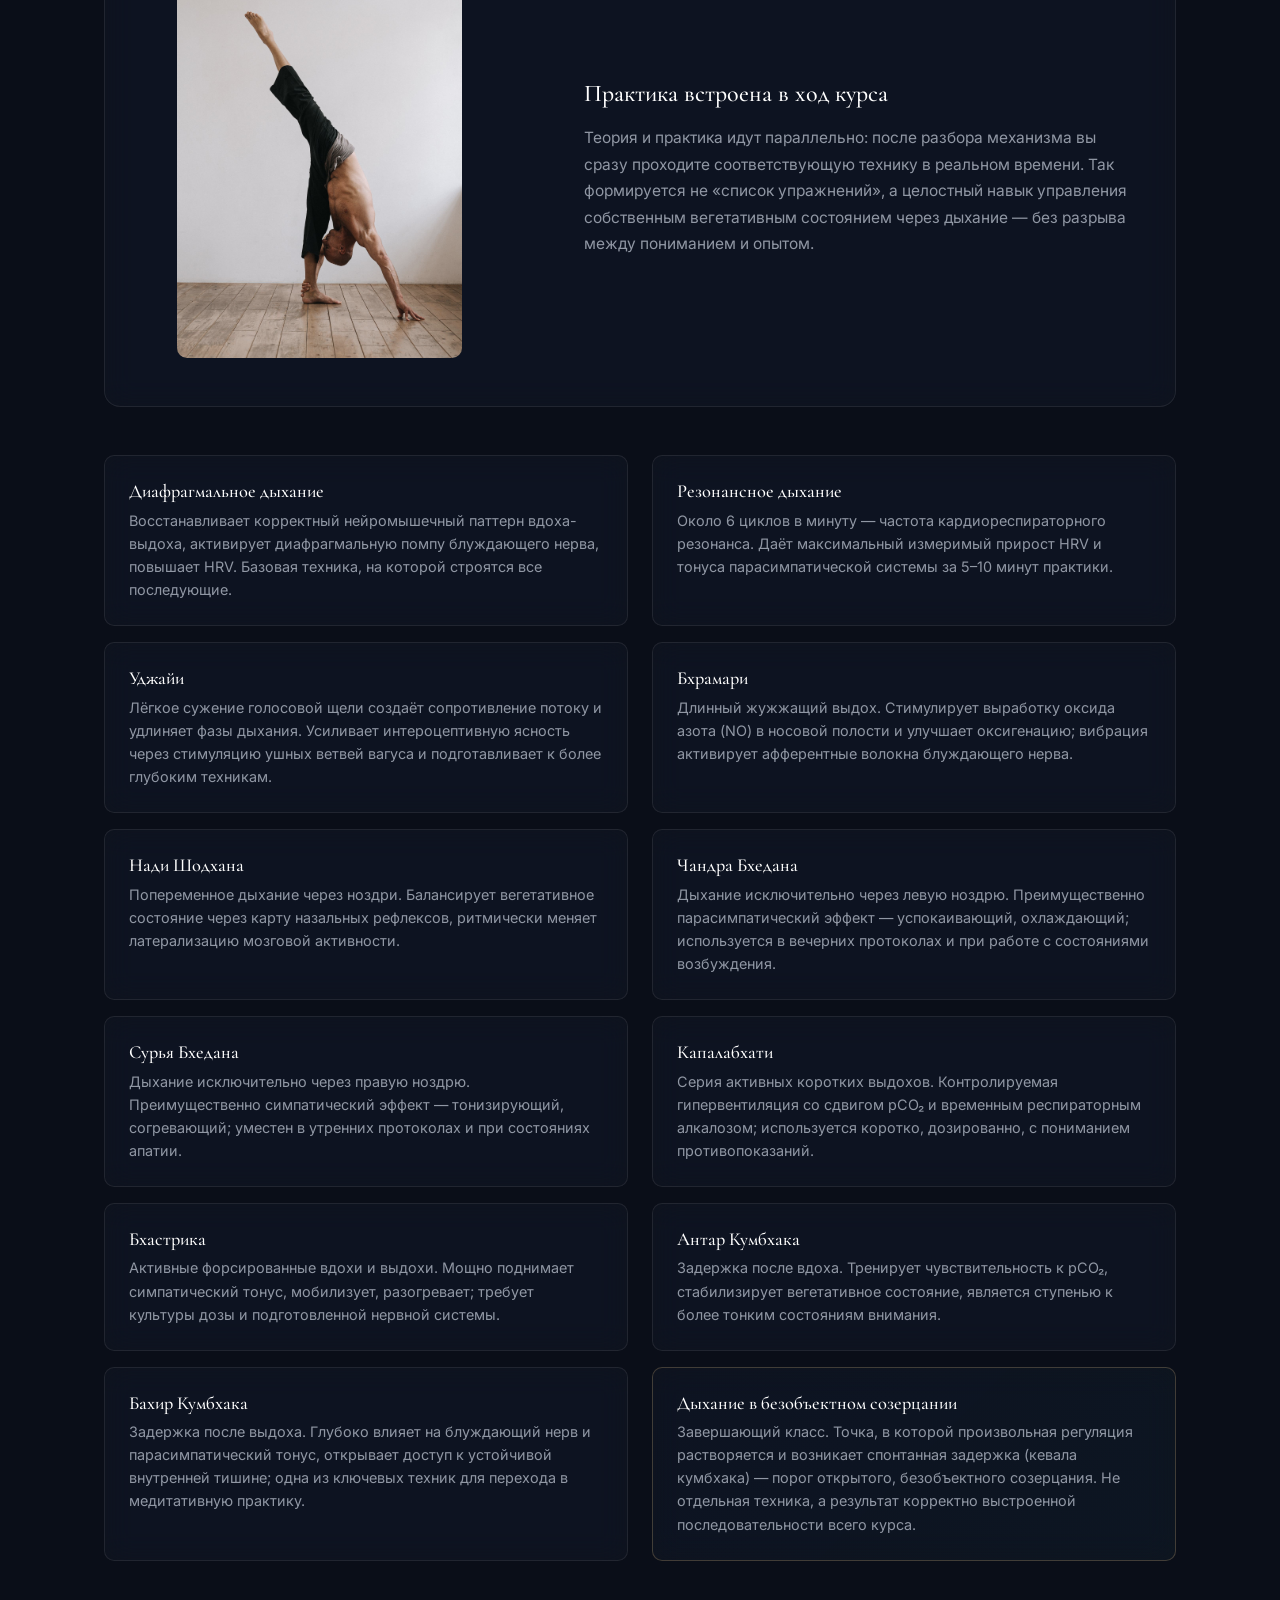
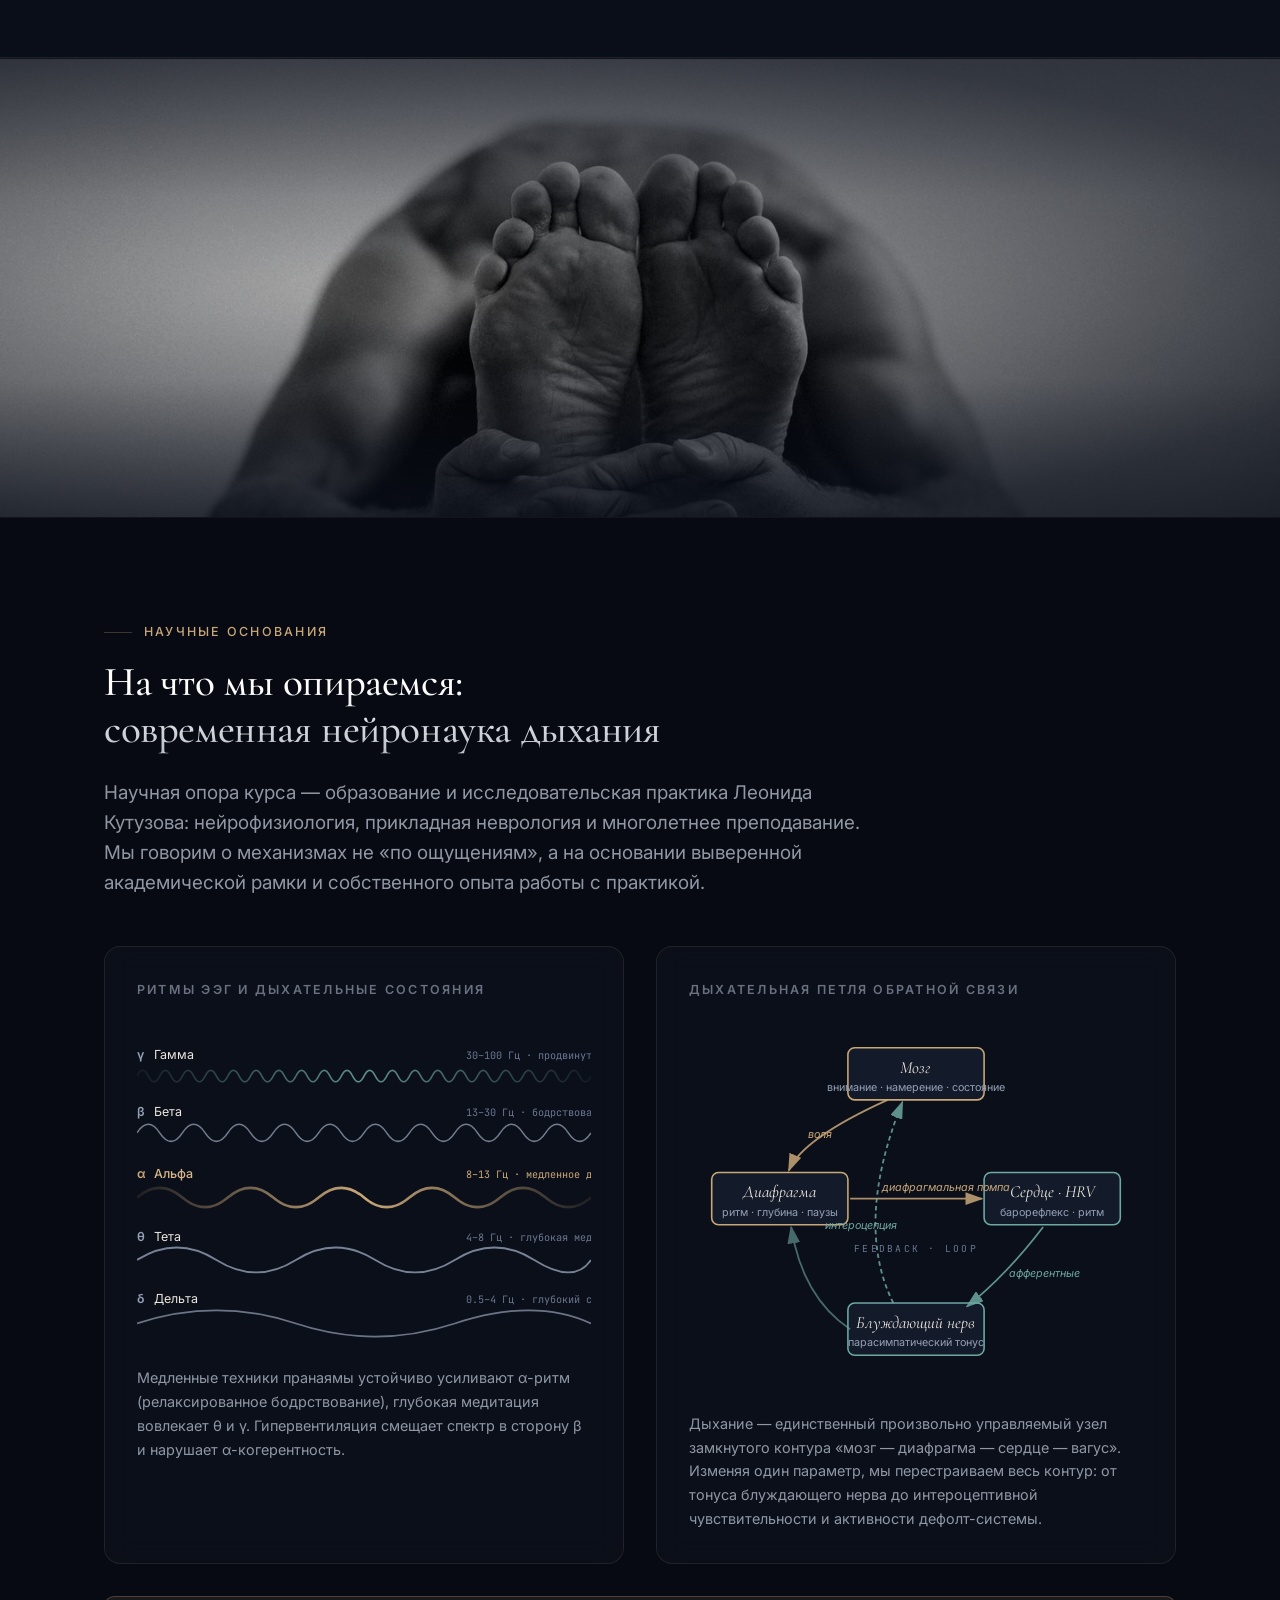
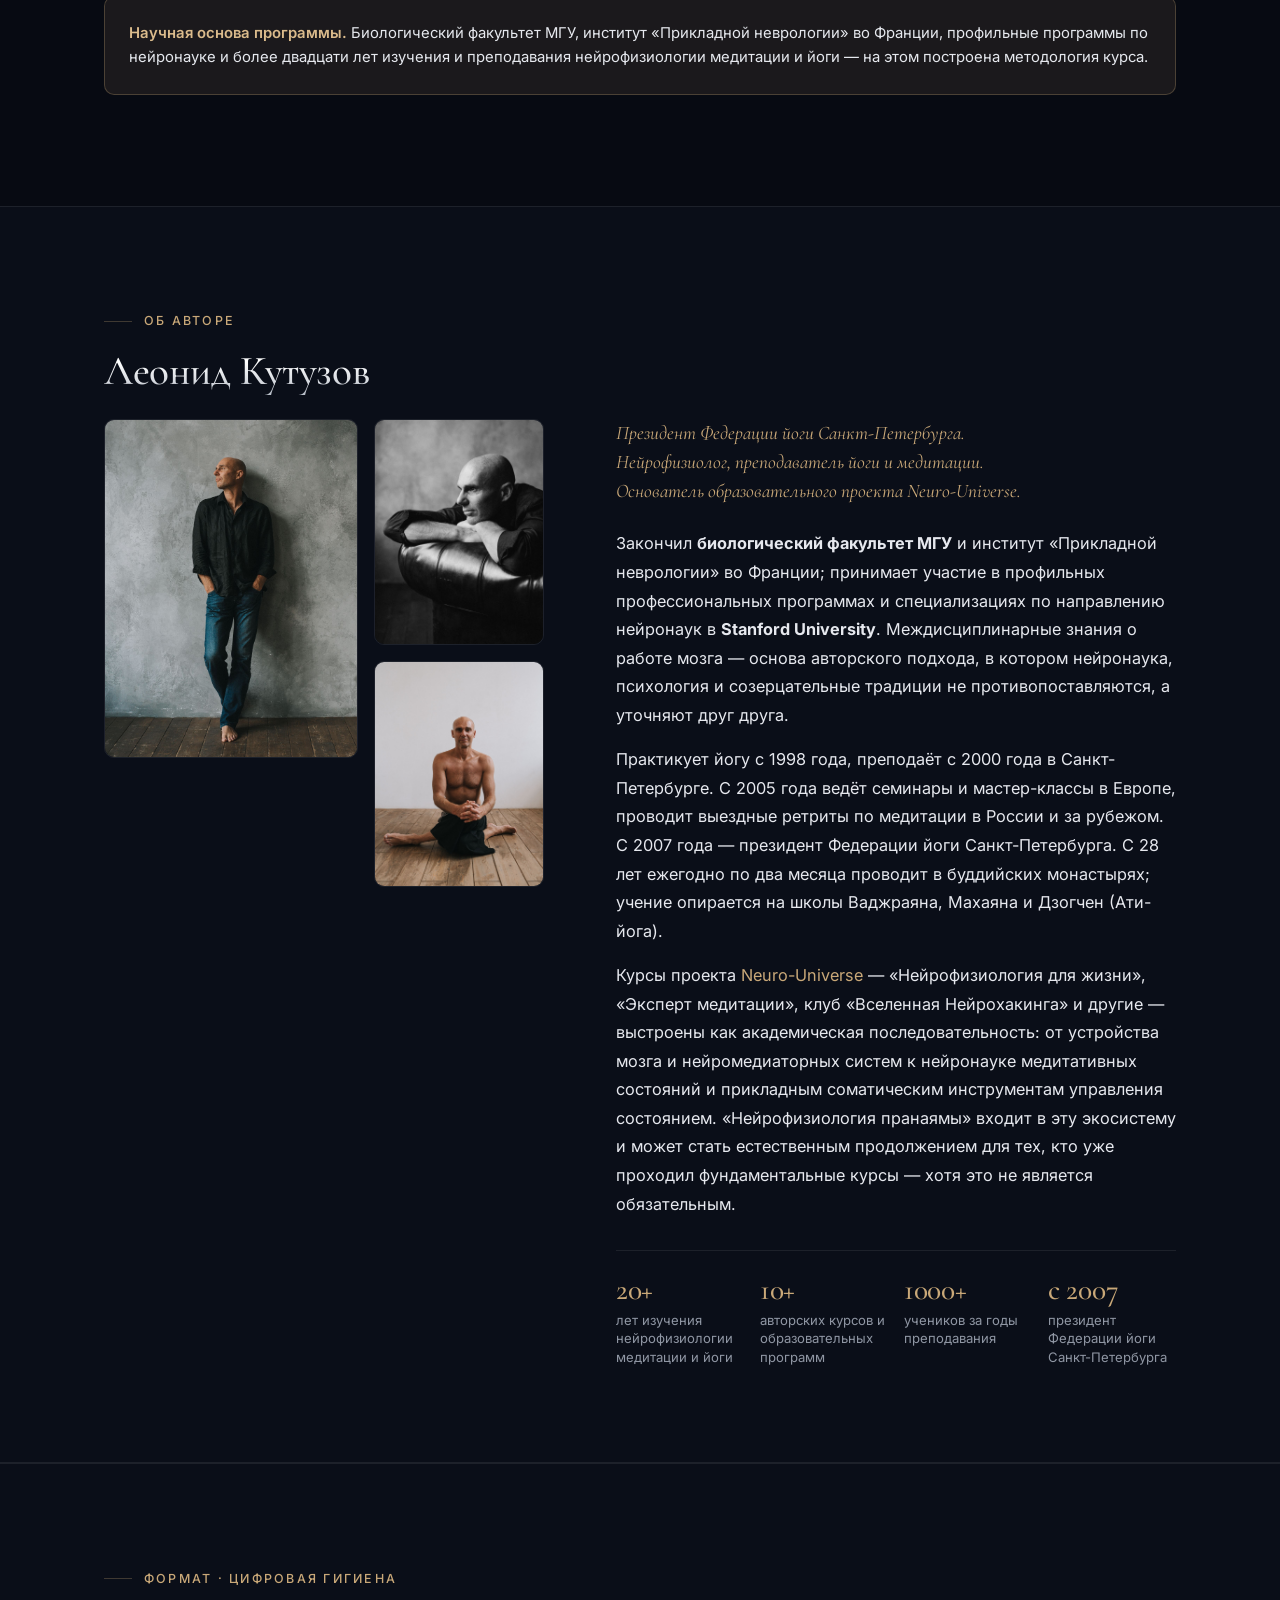
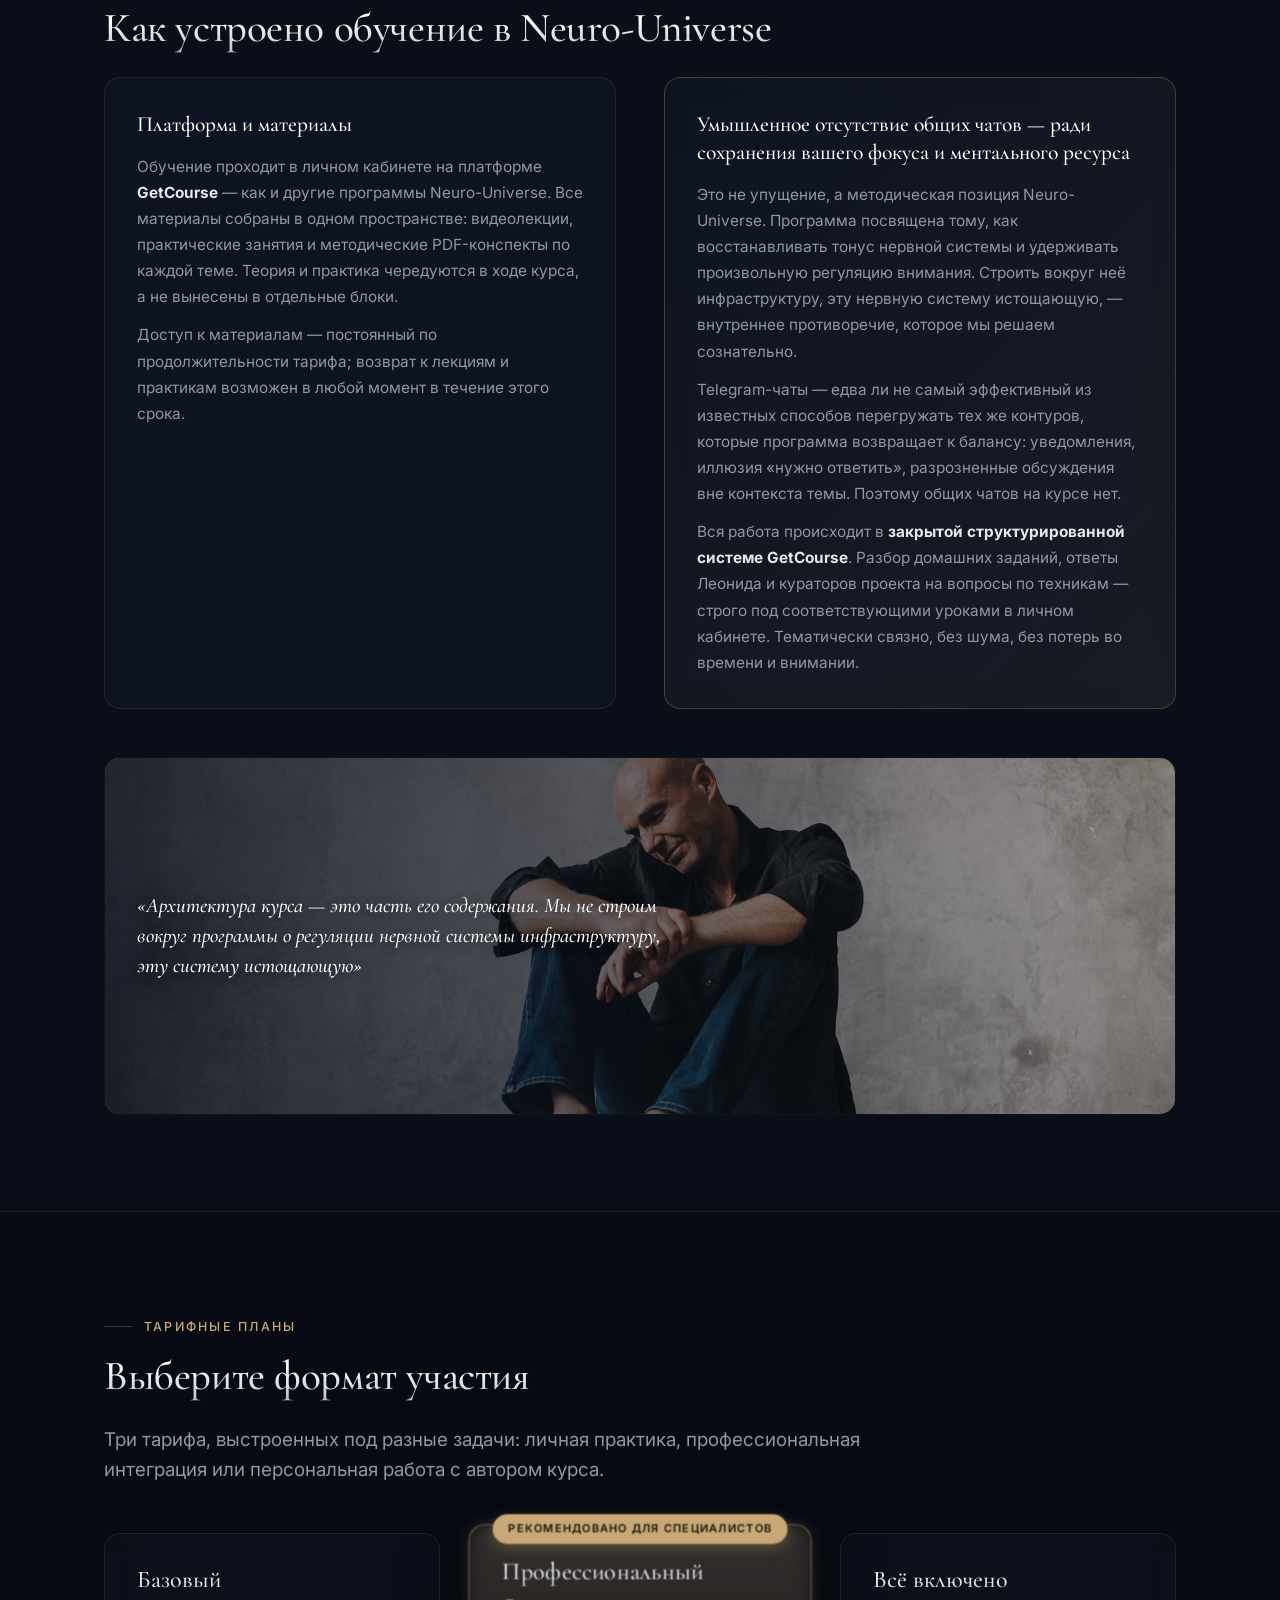
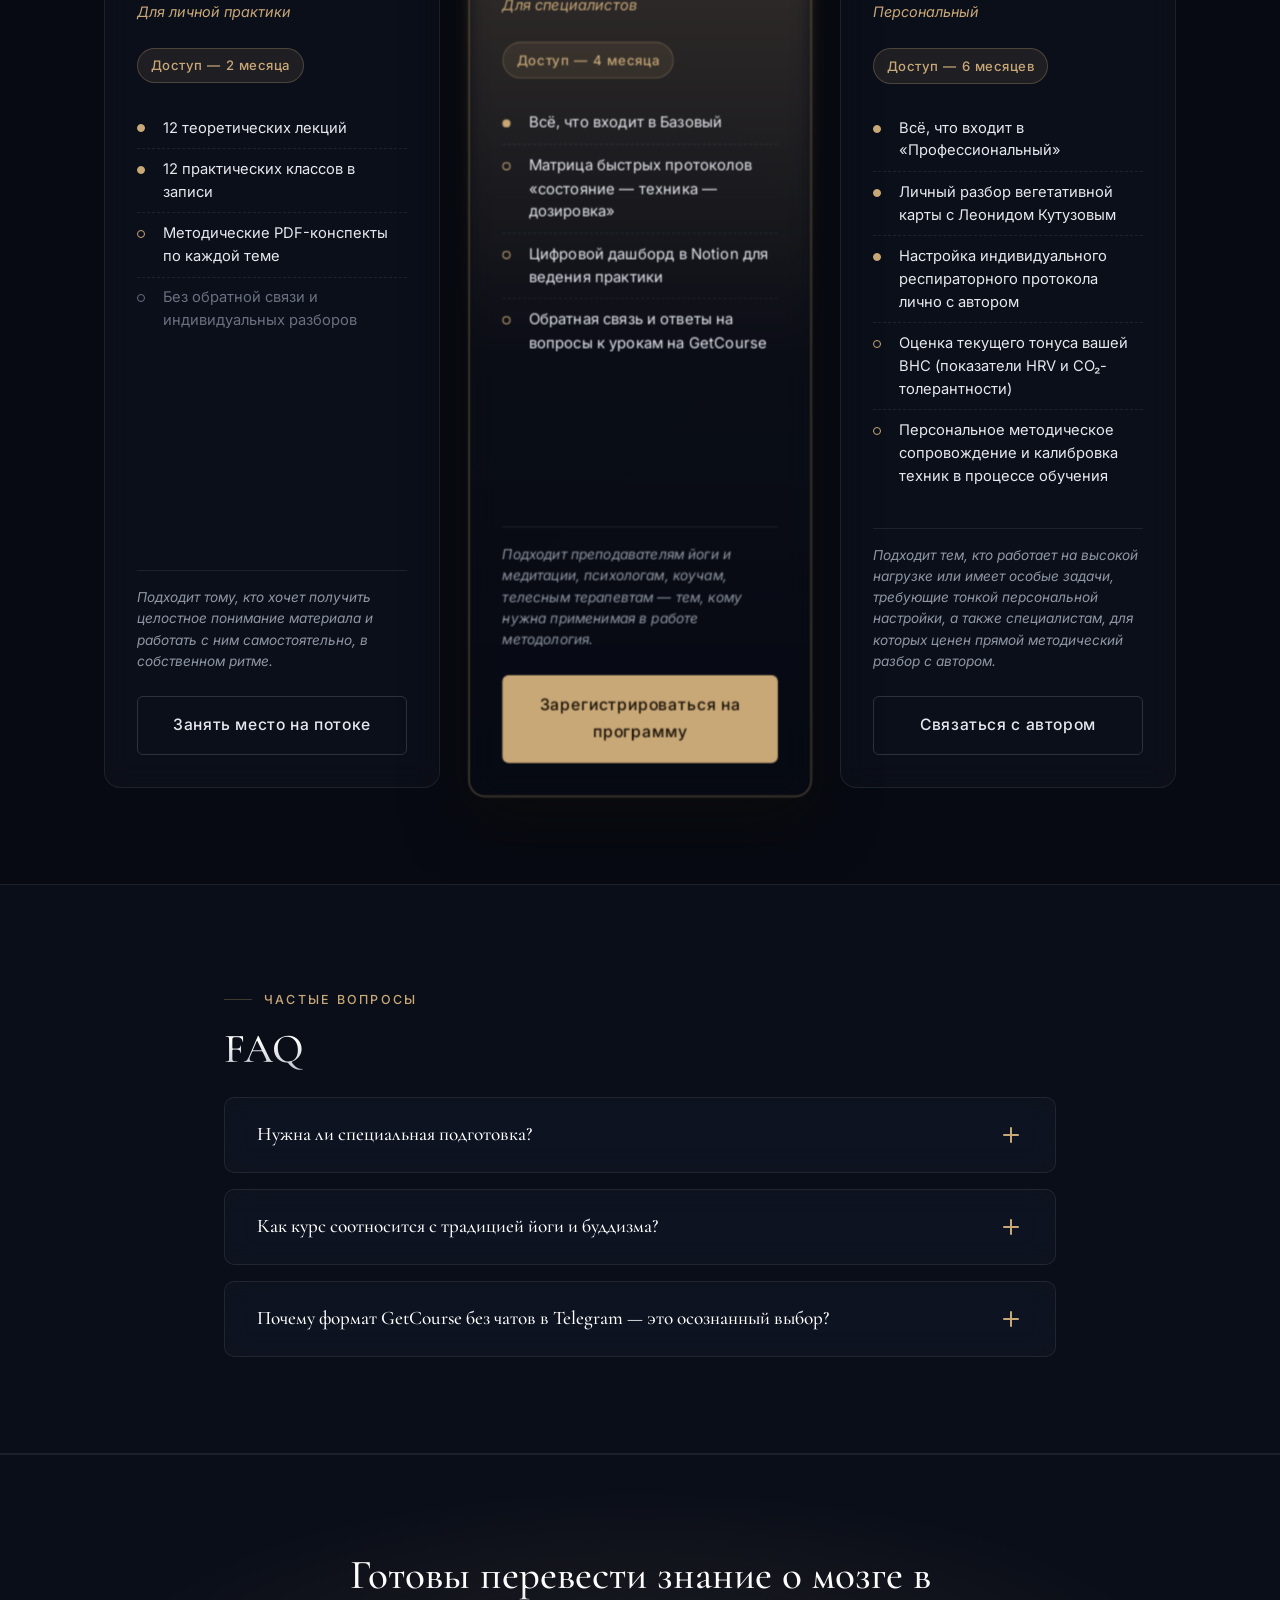
==== commit f99f3264: "Убрать White Papers и опереть научный блок на образование автора. Удалены упоминания White Papers из" ====
--- a/index.html
+++ b/index.html
@@ -533,7 +533,7 @@
         <span class="section__eyebrow">Научные основания</span>
         <h2 class="section__title">На что мы опираемся:<br>современная нейронаука дыхания</h2>
 
-        <p class="section__lead">Курс выстроен на корпусе рецензируемых публикаций по нейрофизиологии дыхания, вариабельности сердечного ритма, интероцепции и нейронауке медитации. Каждая теоретическая тема подкреплена обзорными статьями и оригинальными исследованиями — мы говорим о механизмах не «по ощущениям», а на основании доказательной базы.</p>
+        <p class="section__lead">Научная опора курса — образование и исследовательская практика Леонида Кутузова: нейрофизиология, прикладная неврология и многолетнее преподавание. Мы говорим о механизмах не «по ощущениям», а на основании выверенной академической рамки и собственного опыта работы с практикой.</p>
 
         <div class="research__diagrams">
           <figure class="research__diagram" aria-label="Диаграмма ритмов ЭЭГ и их связь с дыхательными состояниями">
@@ -661,7 +661,7 @@
           </figure>
         </div>
 
-        <p class="research__note"><strong>Полная литература курса.</strong> Структурированная база <strong>White Papers</strong> с актуальными рецензируемыми публикациями и краткими разборами по каждой теме модулей входит в тариф «Профессиональный».</p>
+        <p class="research__note"><strong>Научная основа программы.</strong> Биологический факультет МГУ, институт «Прикладной неврологии» во Франции, профильные программы по нейронауке и более двадцати лет изучения и преподавания нейрофизиологии медитации и йоги — на этом построена методология курса.</p>
       </div>
     </section>
 
@@ -731,7 +731,6 @@
             <h3 class="format__block-title">Платформа и материалы</h3>
             <div class="format__block-text">
               <p>Обучение проходит в личном кабинете на платформе <strong>GetCourse</strong> — как и другие программы Neuro-Universe. Все материалы собраны в одном пространстве: видеолекции, практические занятия и методические PDF-конспекты по каждой теме. Теория и практика чередуются в ходе курса, а не вынесены в отдельные блоки.</p>
-              <p>В тариф «Профессиональный» дополнительно входят дайджесты научных исследований (<strong>White Papers</strong>) с подборкой ключевых публикаций по нейрофизиологии дыхания, медитации и интероцепции.</p>
               <p>Доступ к материалам — постоянный по продолжительности тарифа; возврат к лекциям и практикам возможен в любой момент в течение этого срока.</p>
             </div>
           </div>
@@ -786,7 +785,6 @@
             <span class="tariff__access">Доступ — 4 месяца</span>
             <ul class="tariff__features">
               <li class="tariff__feature tariff__feature--strong">Всё, что входит в Базовый</li>
-              <li class="tariff__feature">База White Papers — научные исследования по темам курса</li>
               <li class="tariff__feature">Матрица быстрых протоколов «состояние — техника — дозировка»</li>
               <li class="tariff__feature">Цифровой дашборд в Notion для ведения практики</li>
               <li class="tariff__feature">Обратная связь и ответы на вопросы к урокам на GetCourse</li>
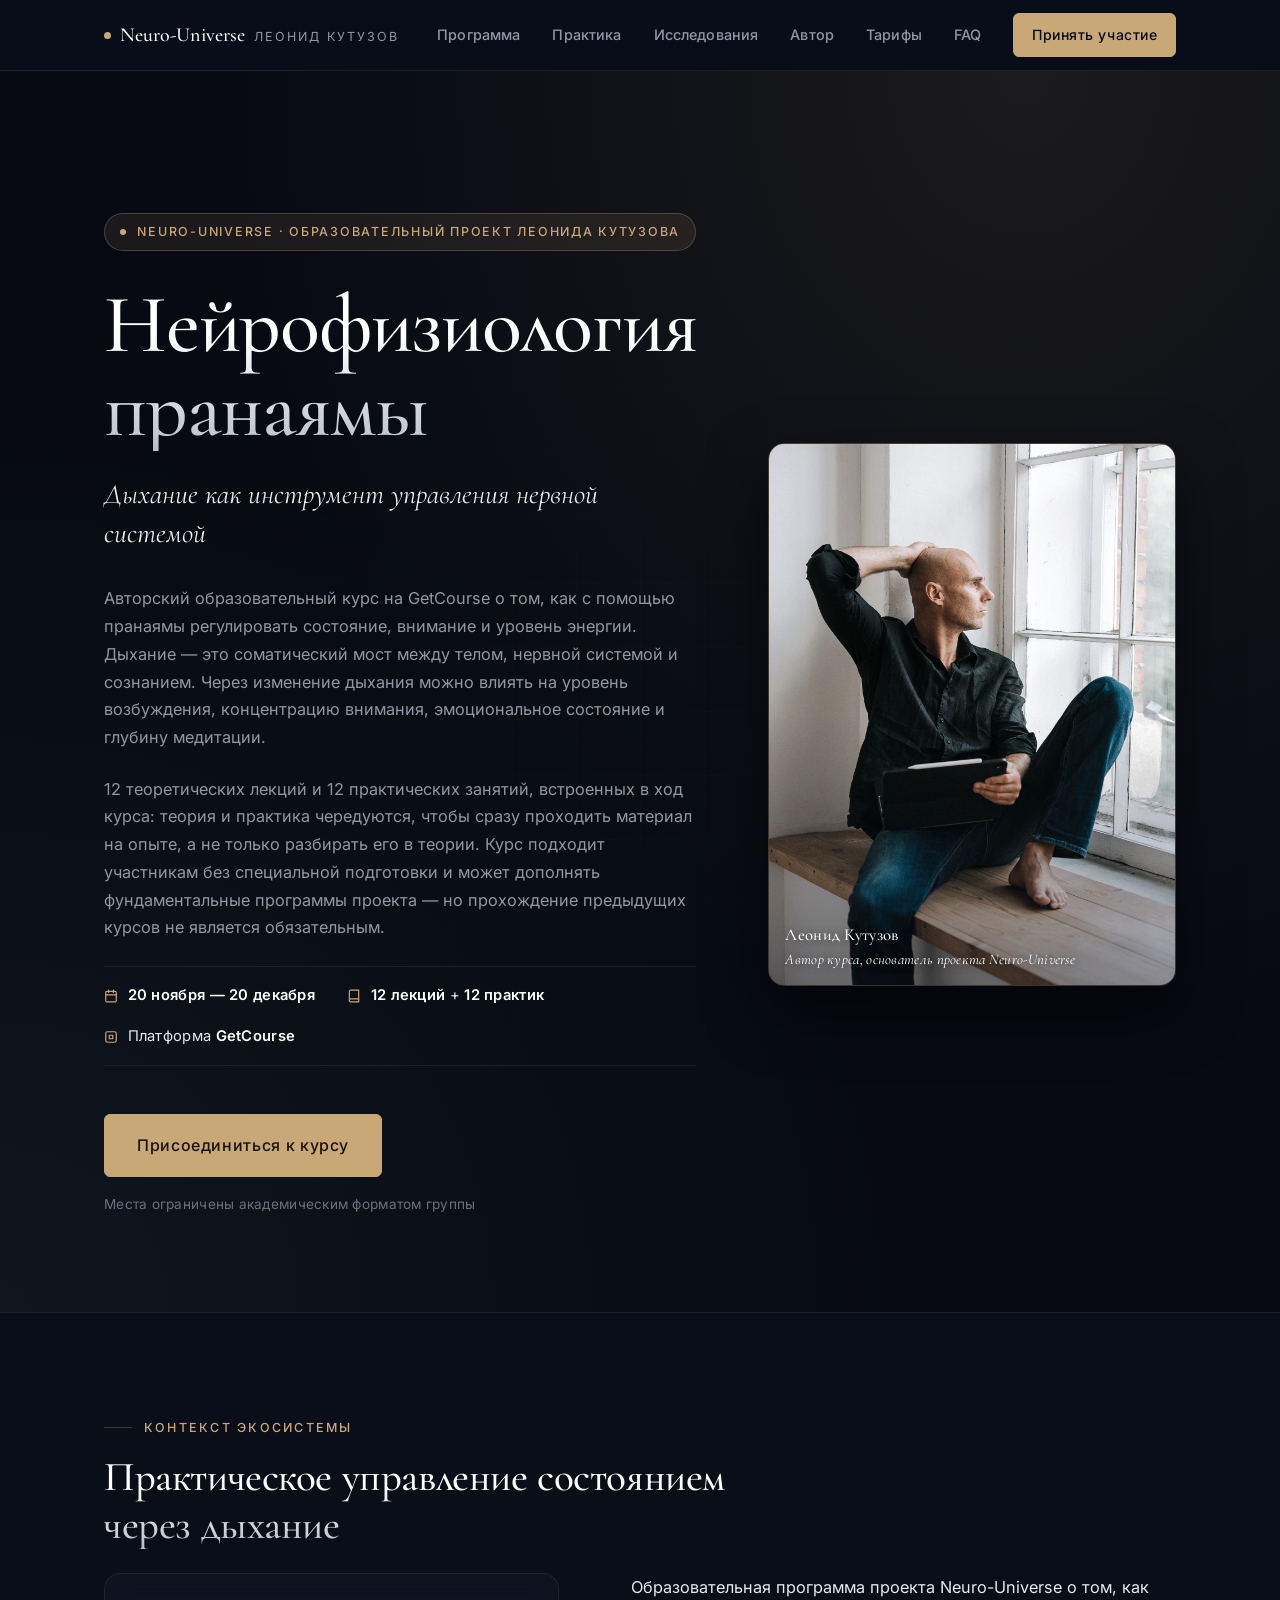
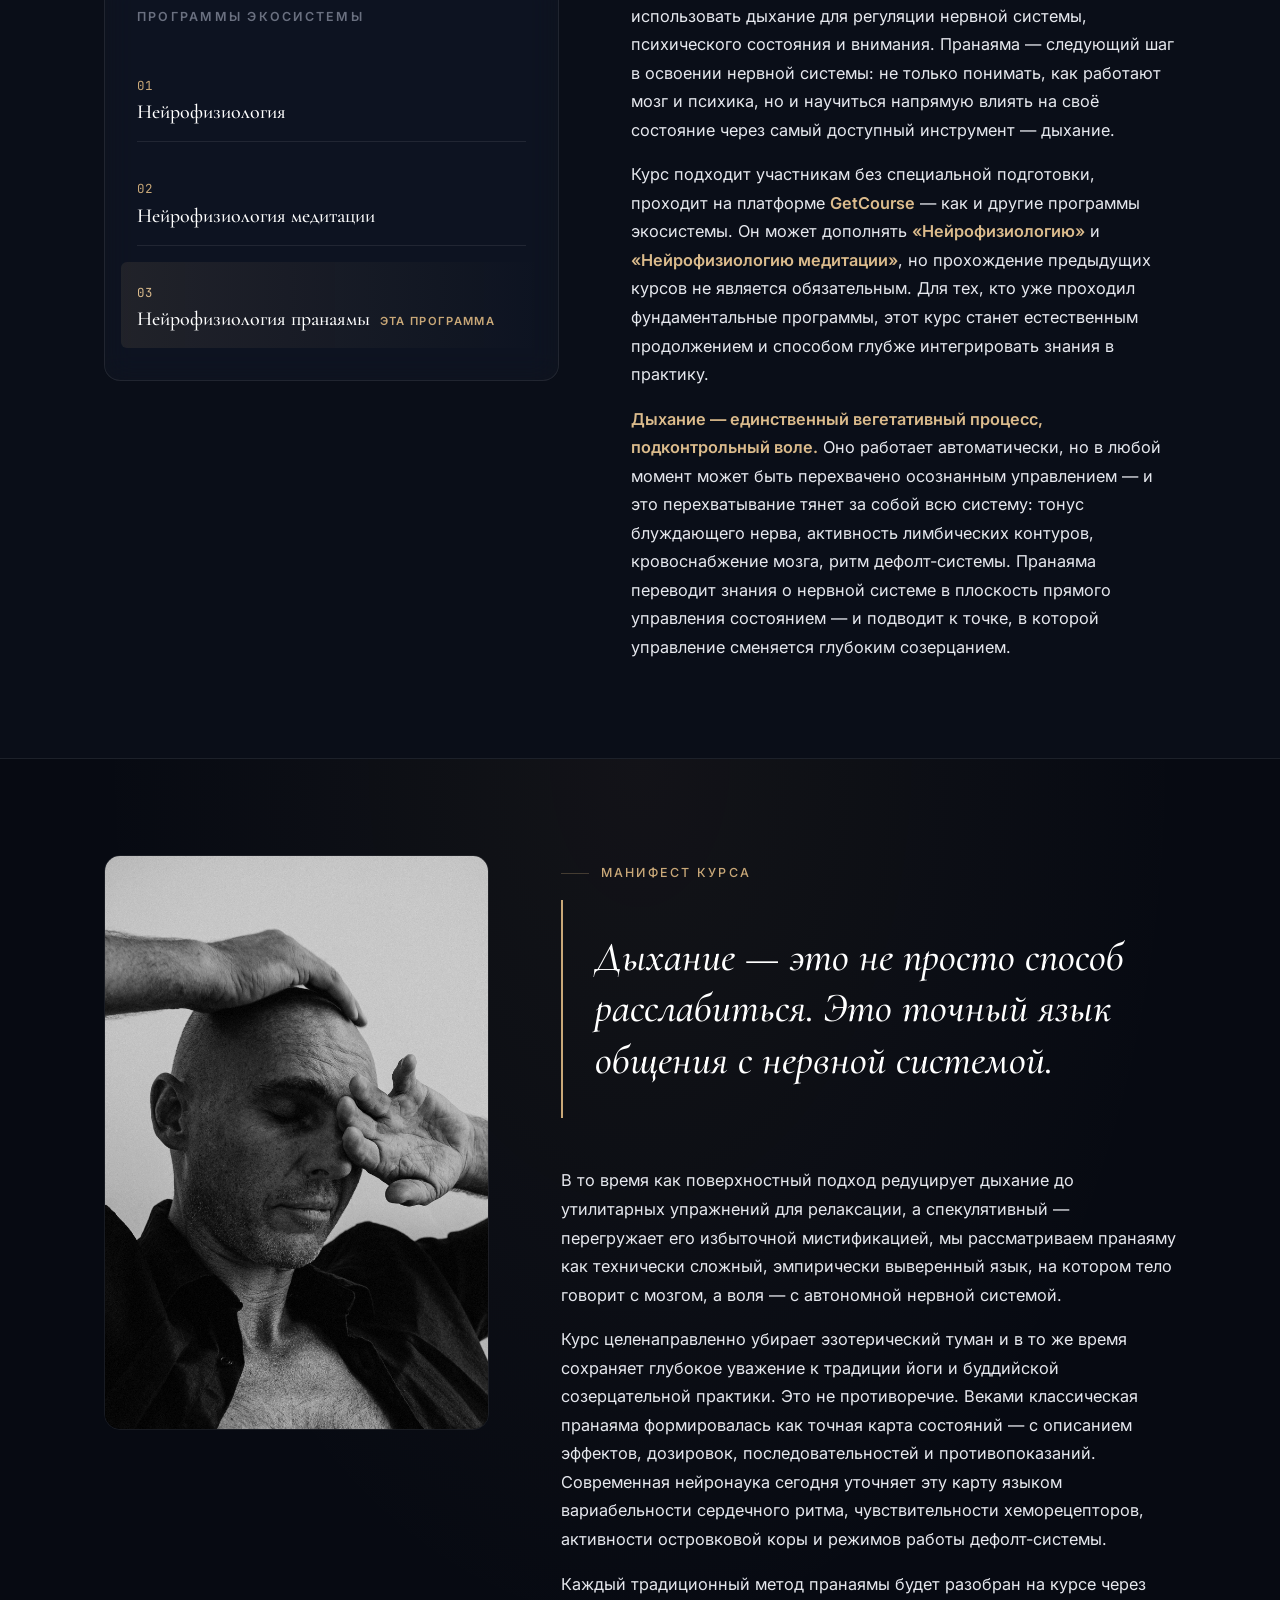
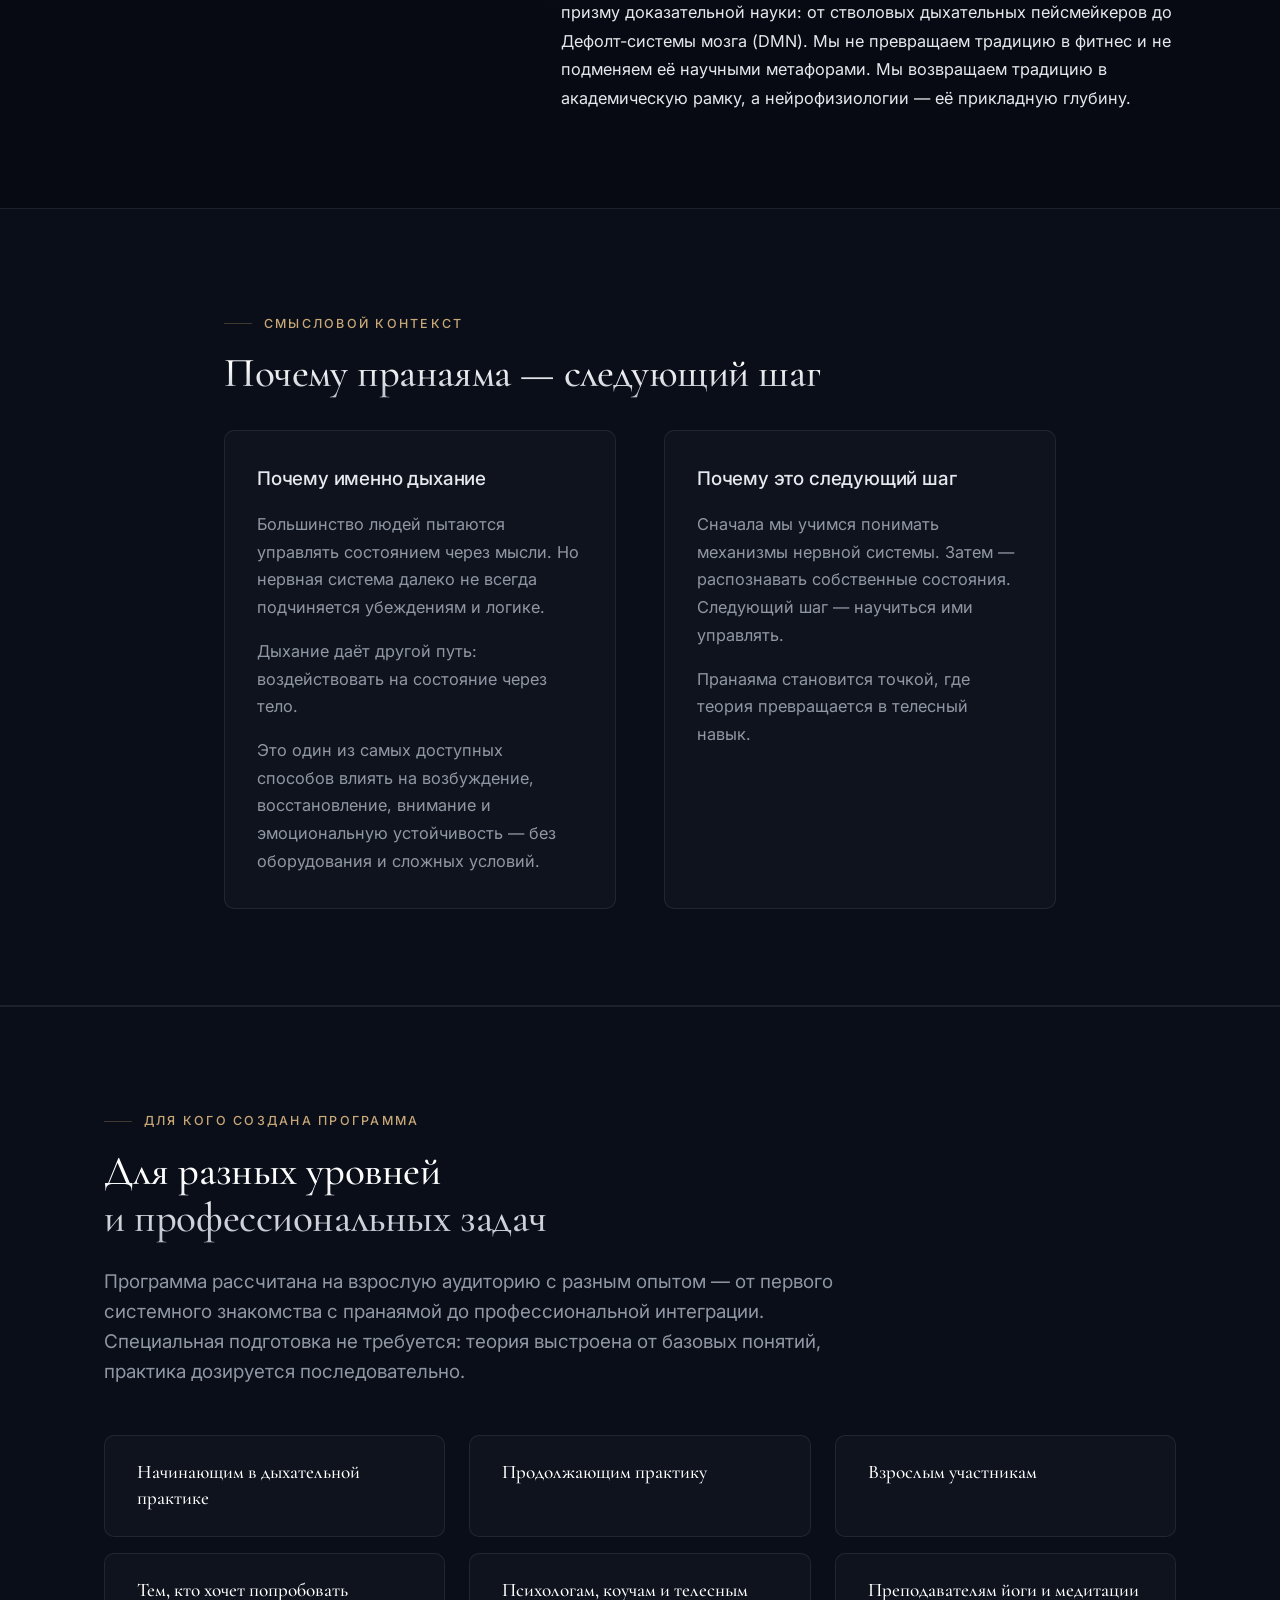
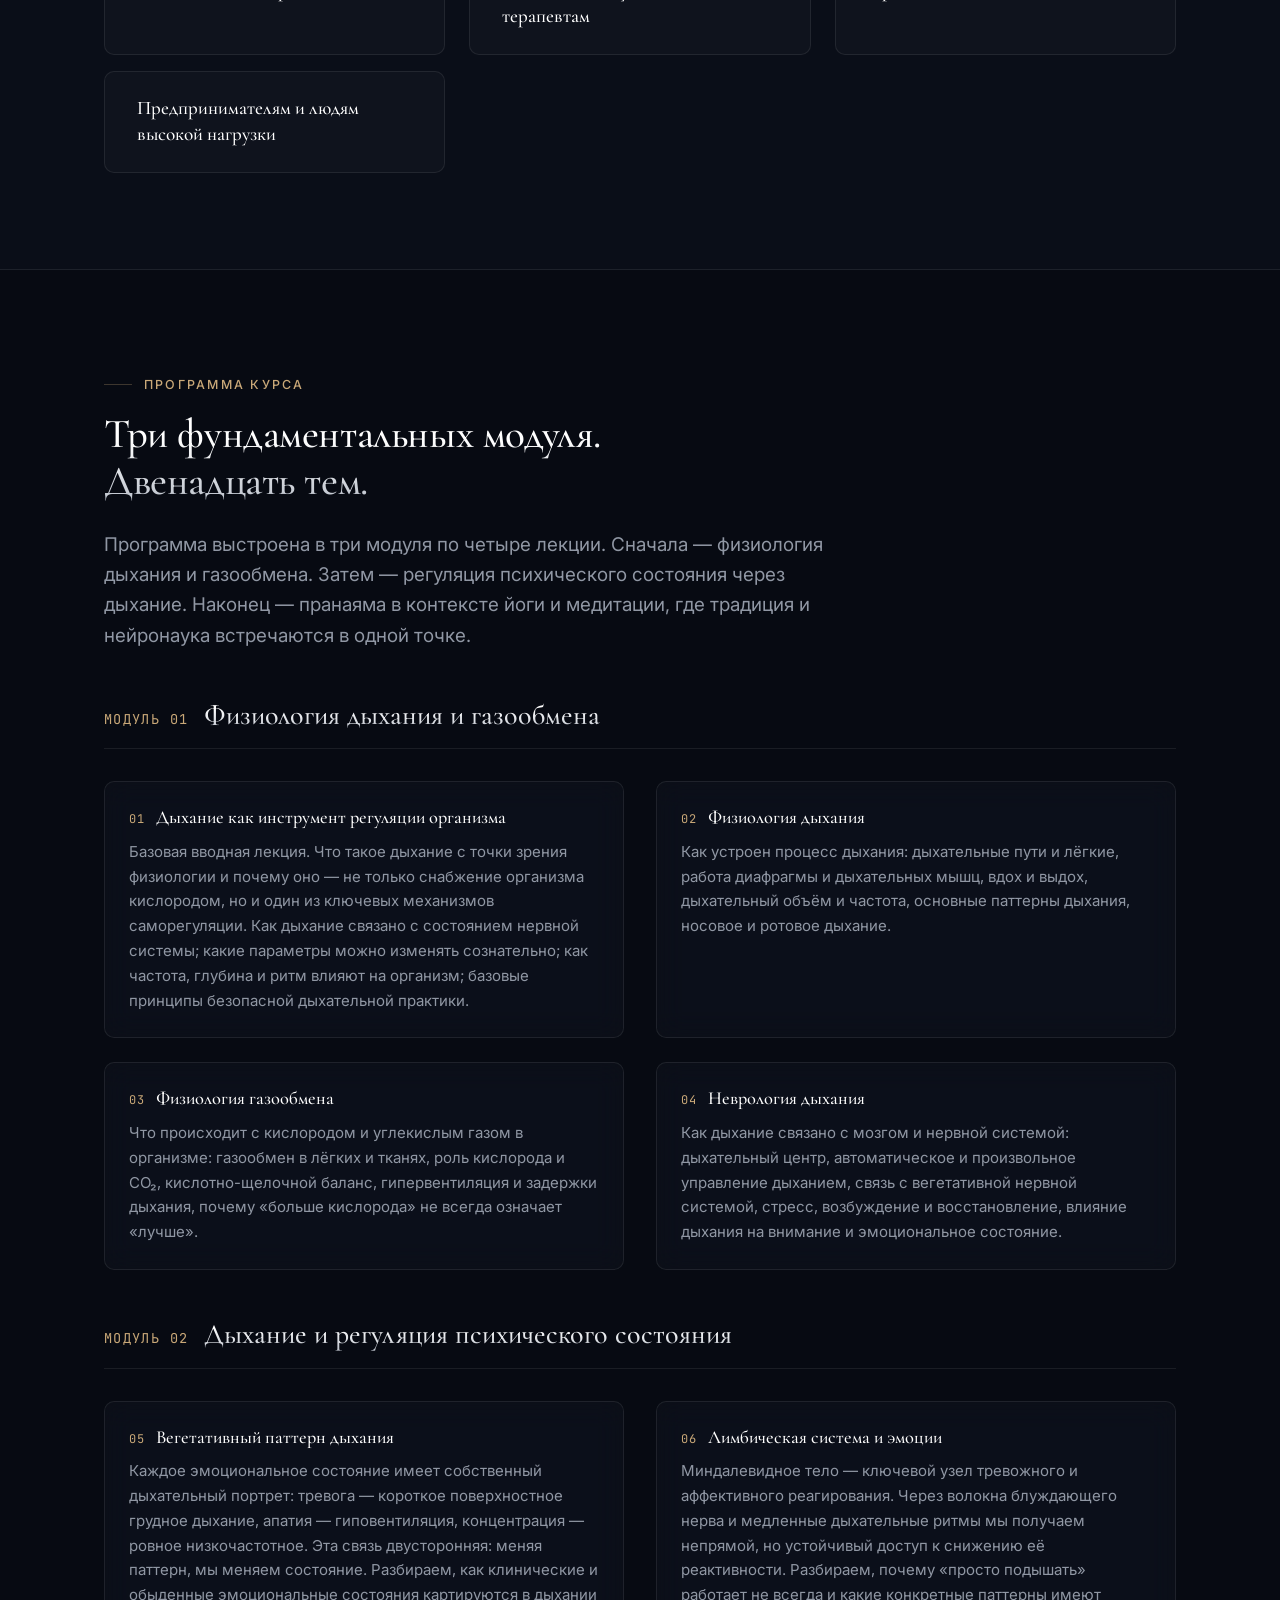
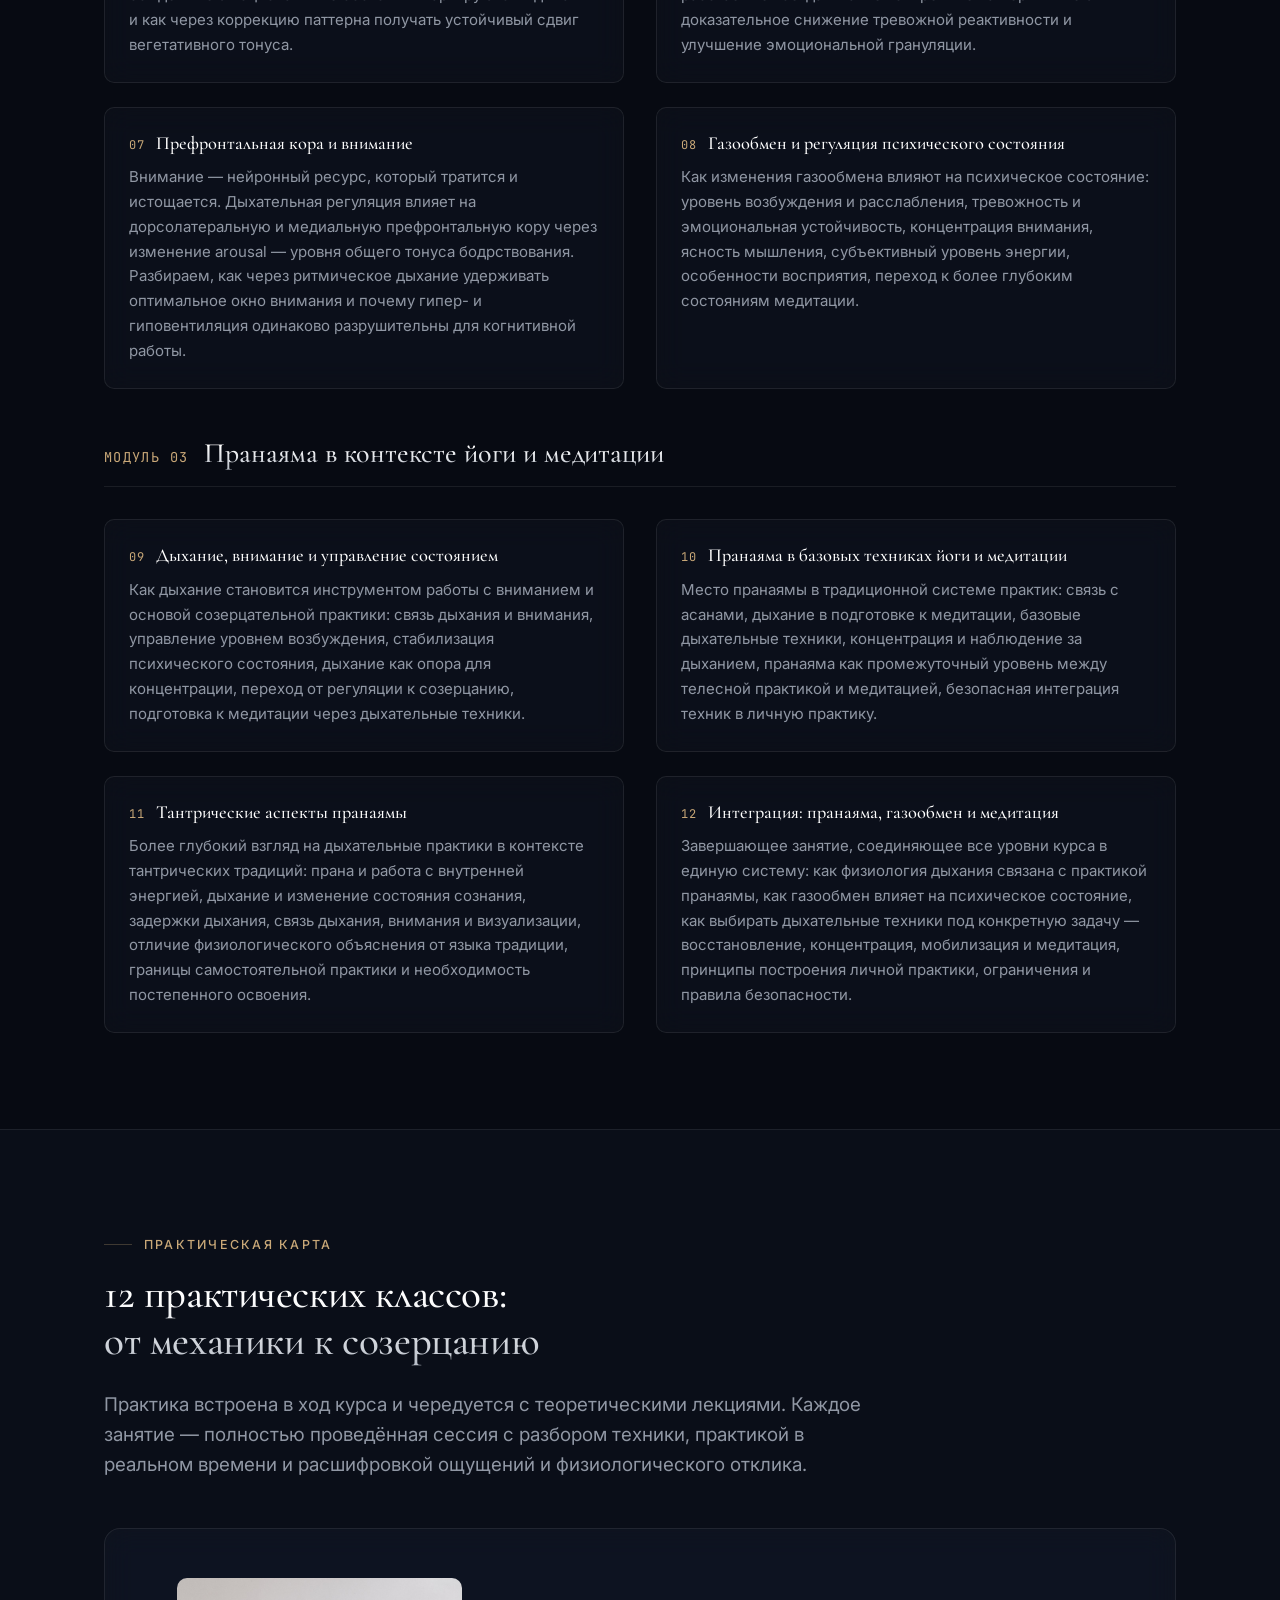
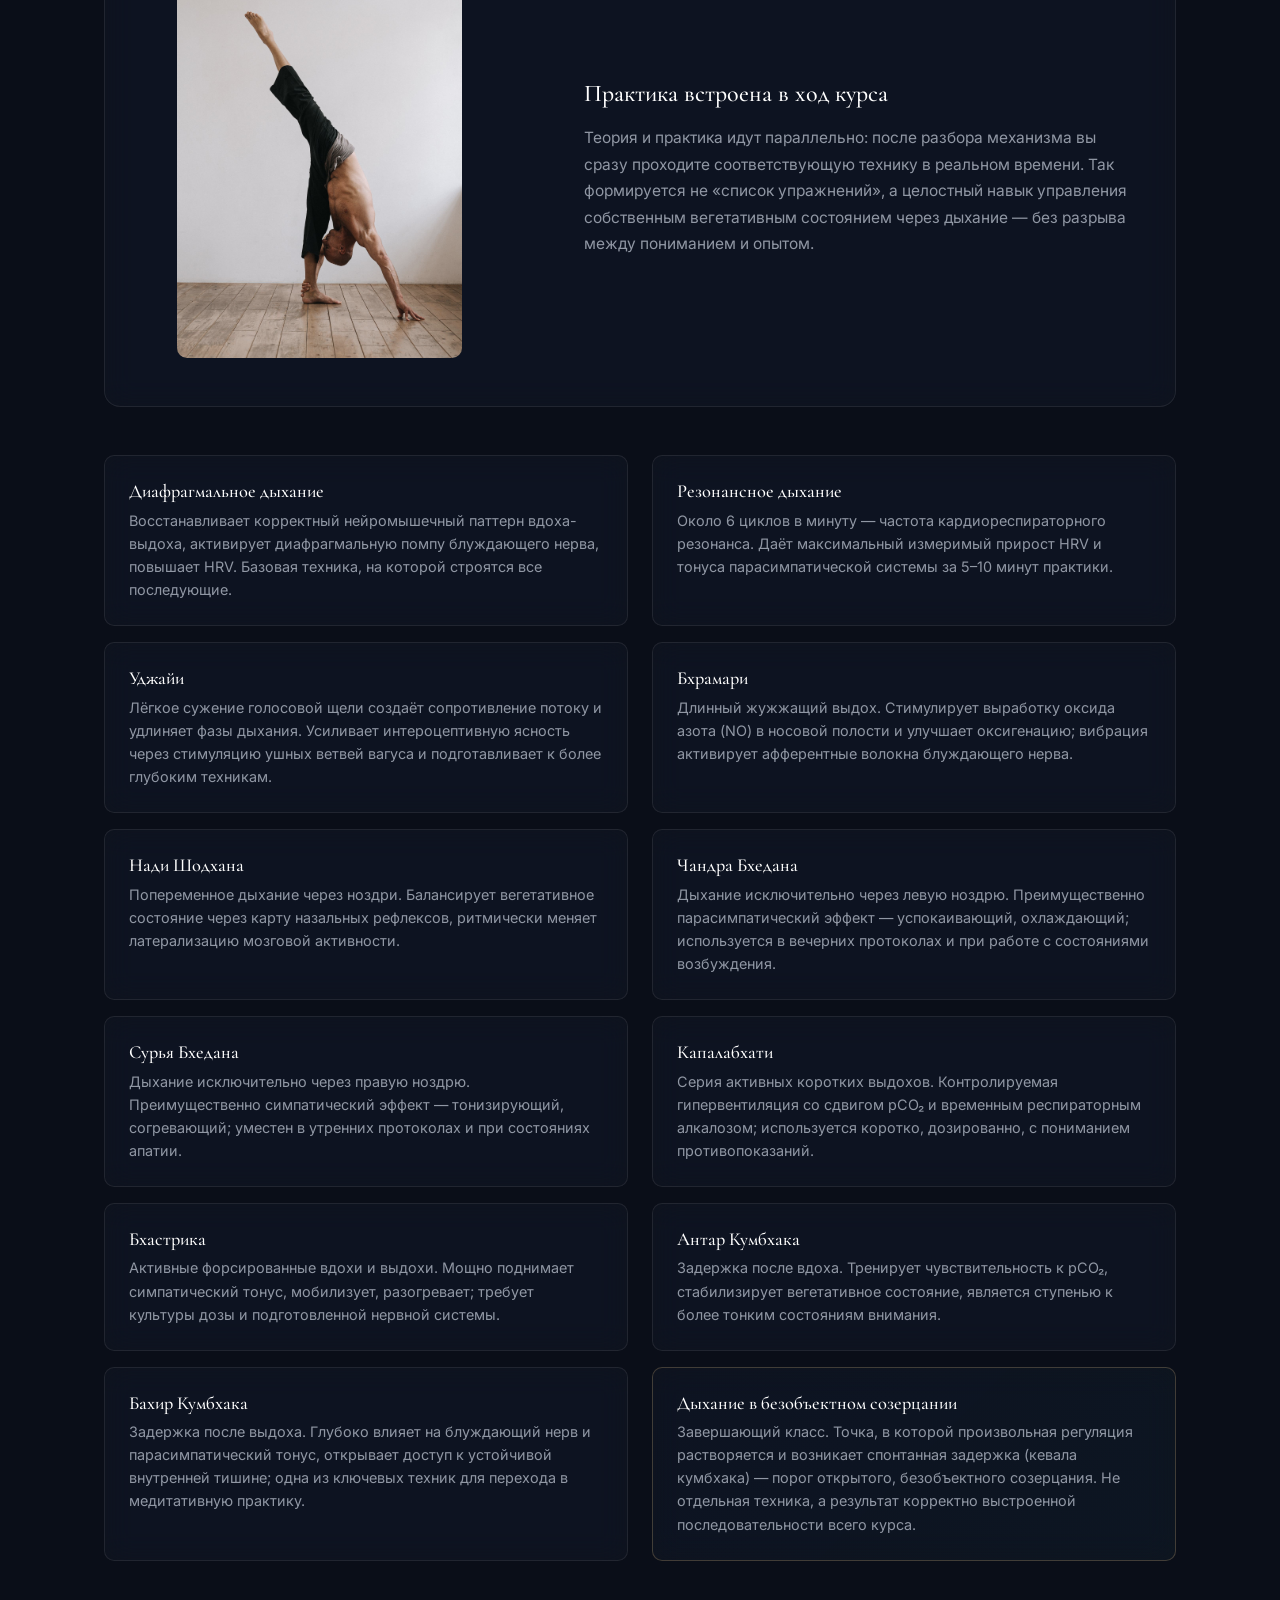
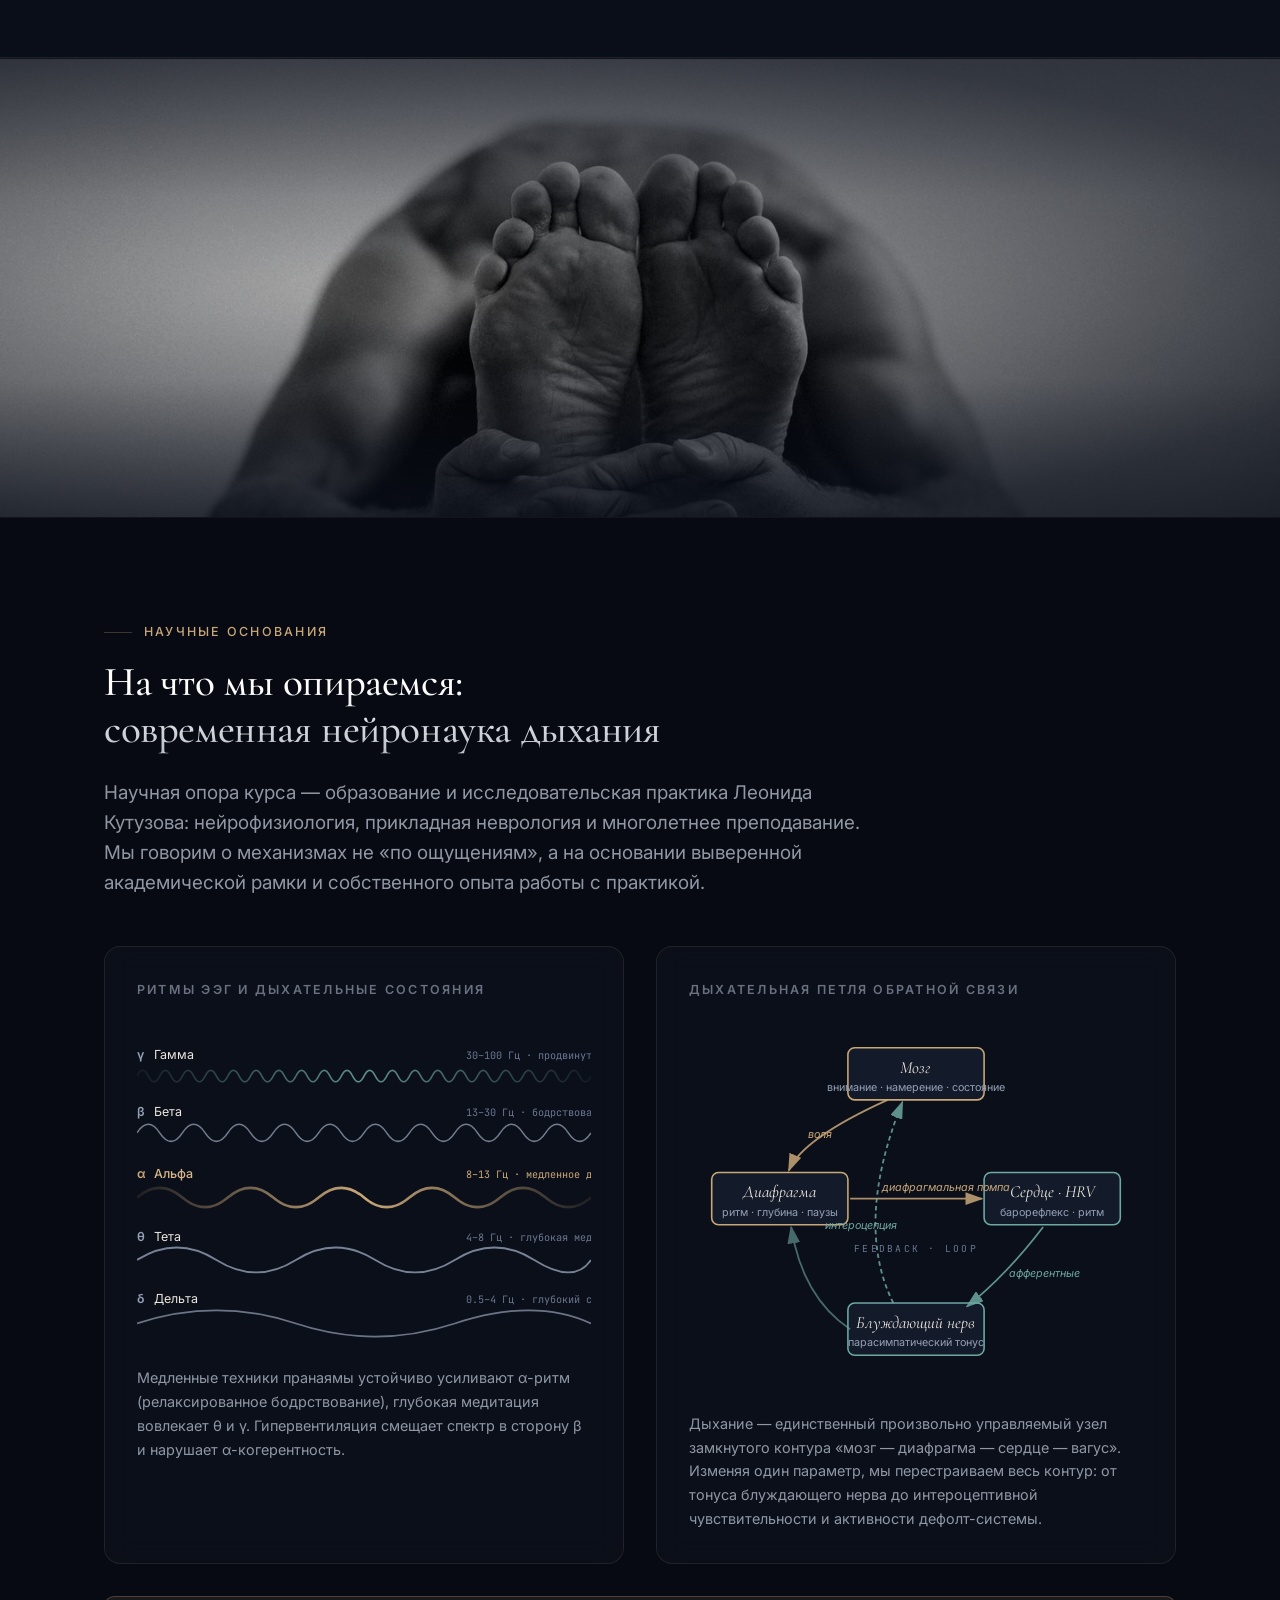
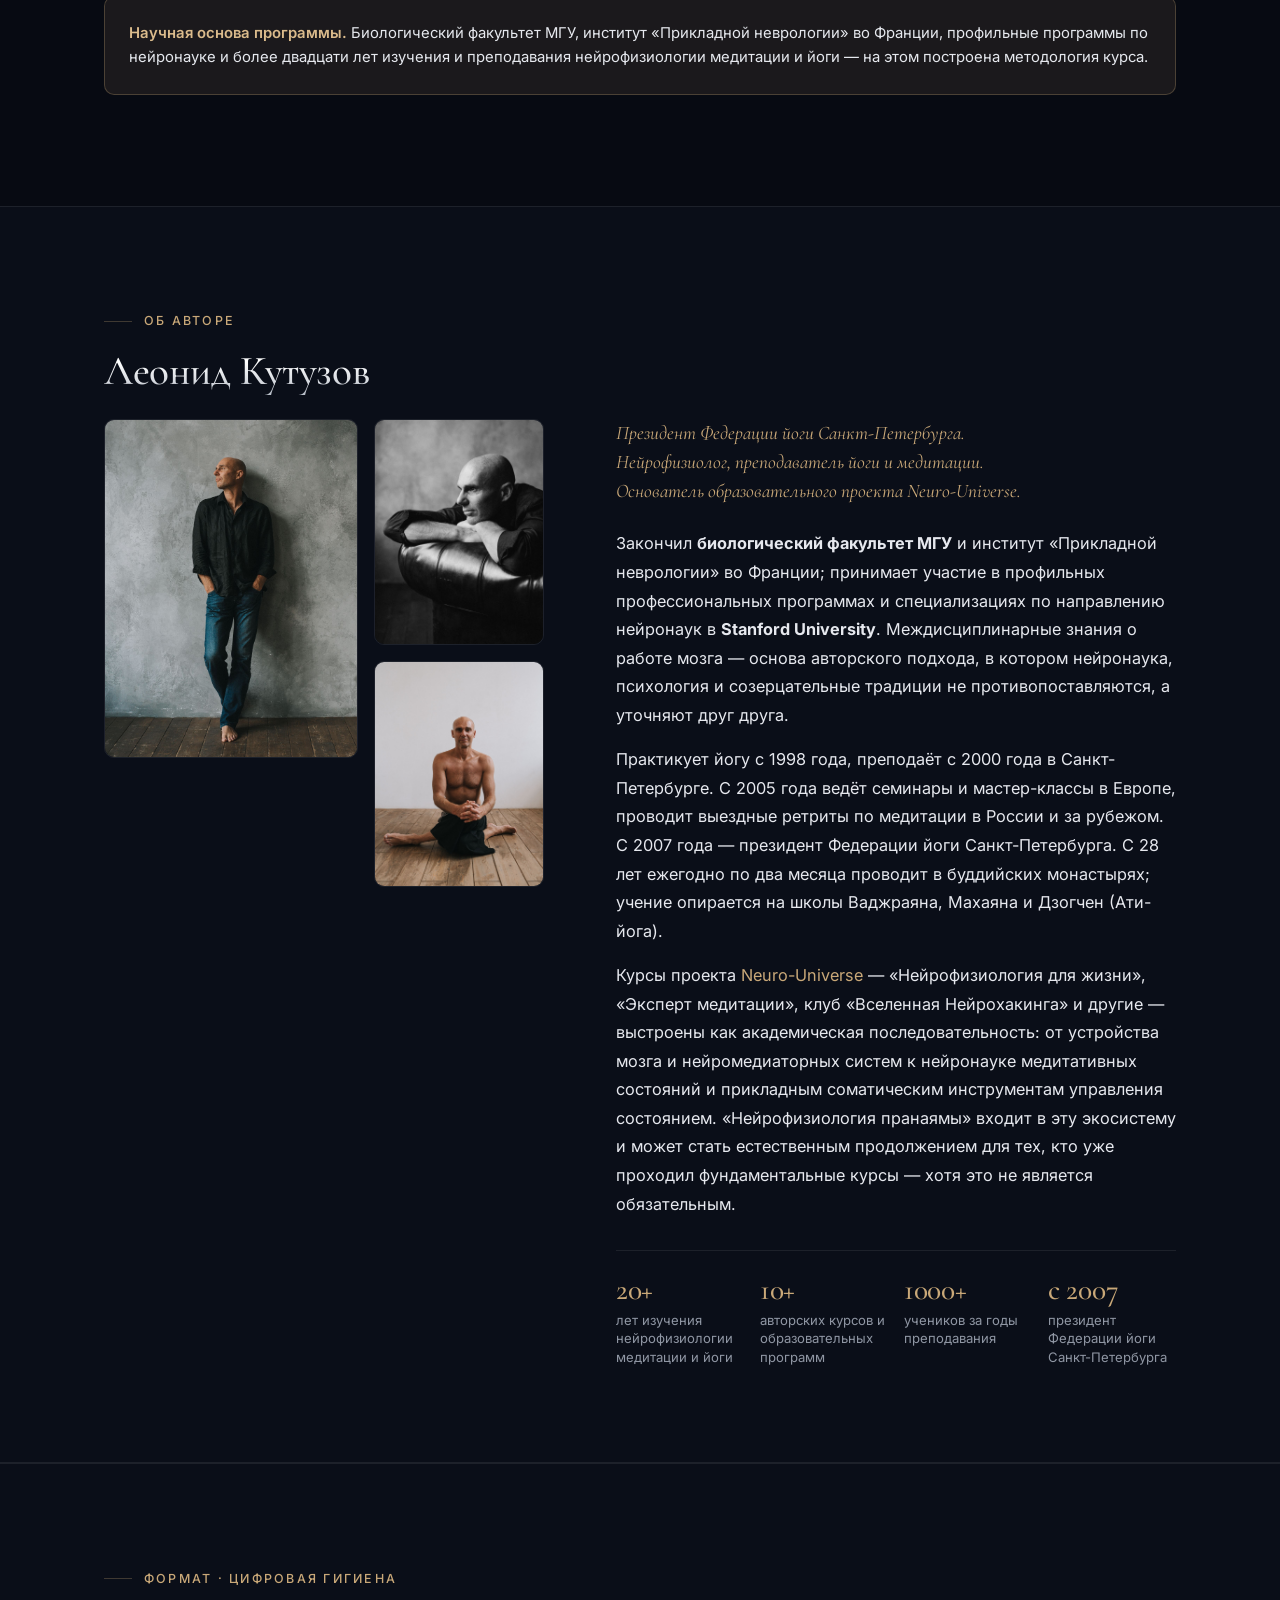
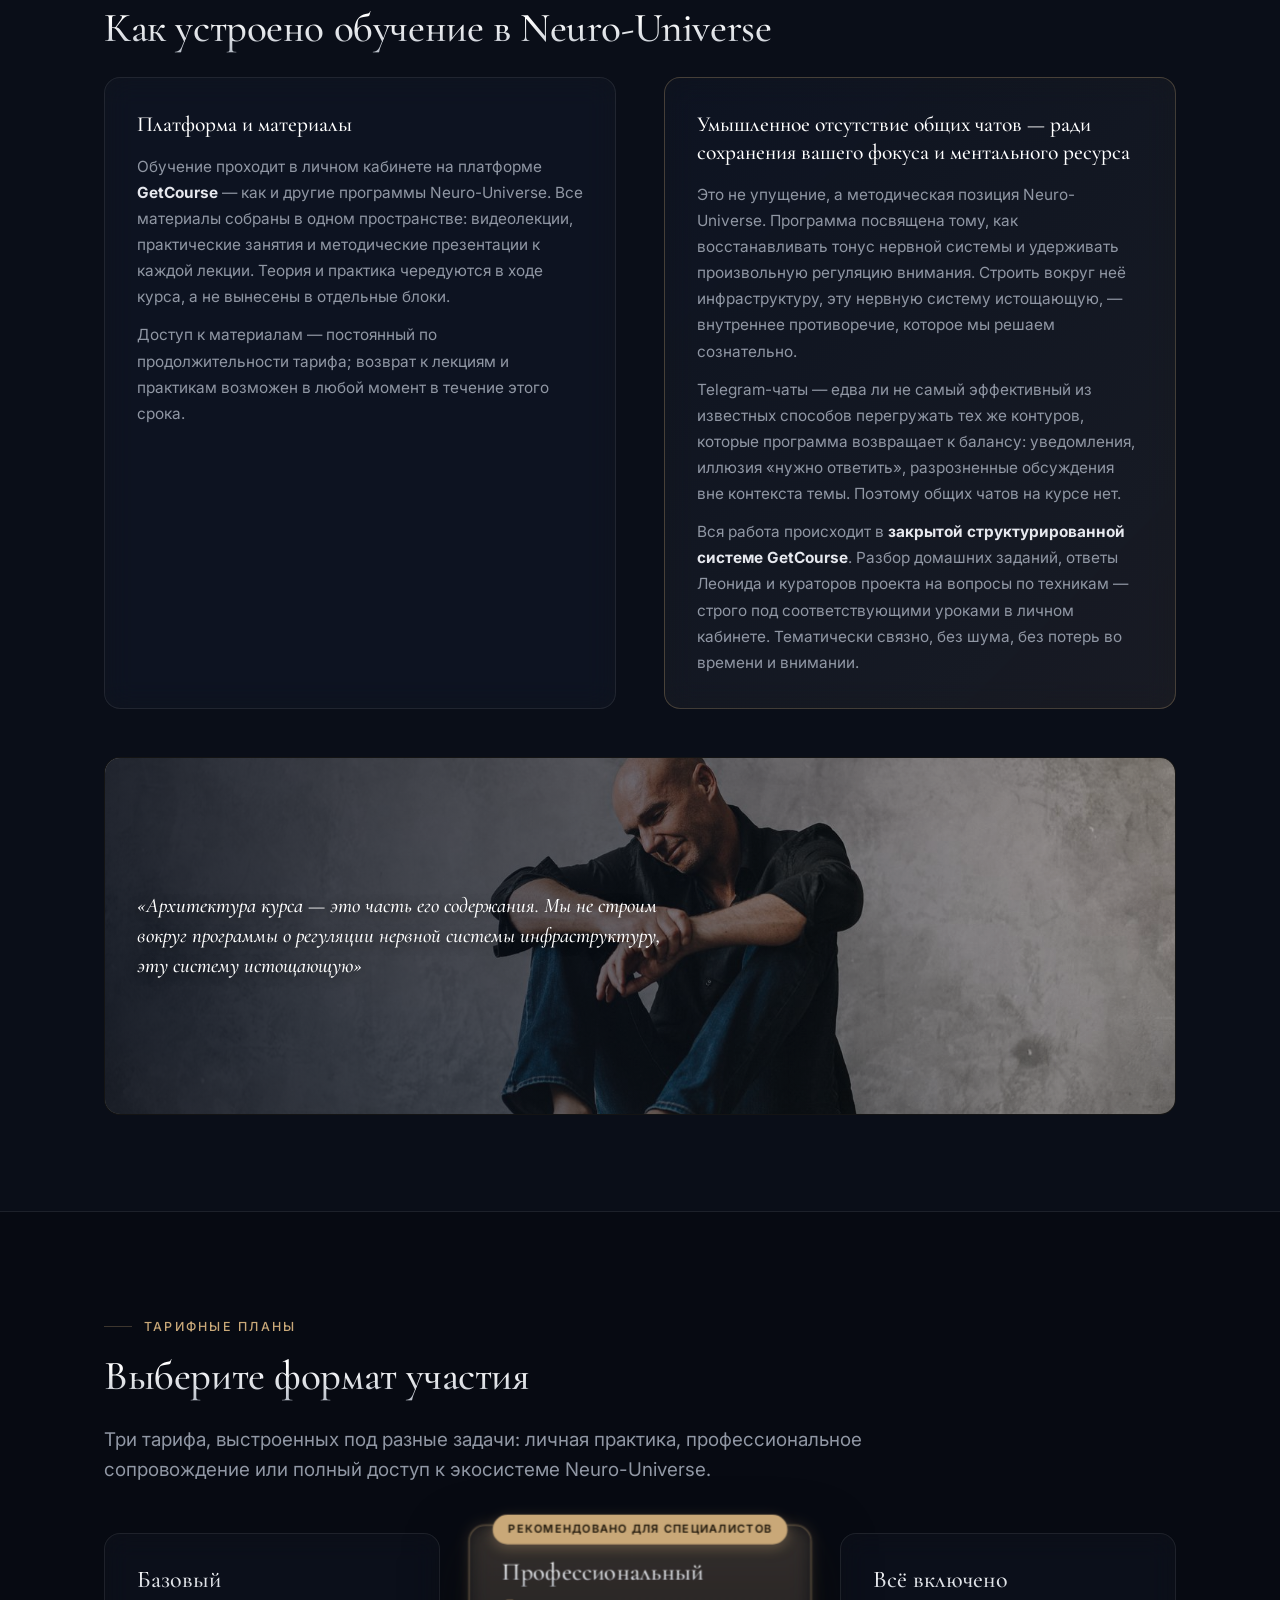
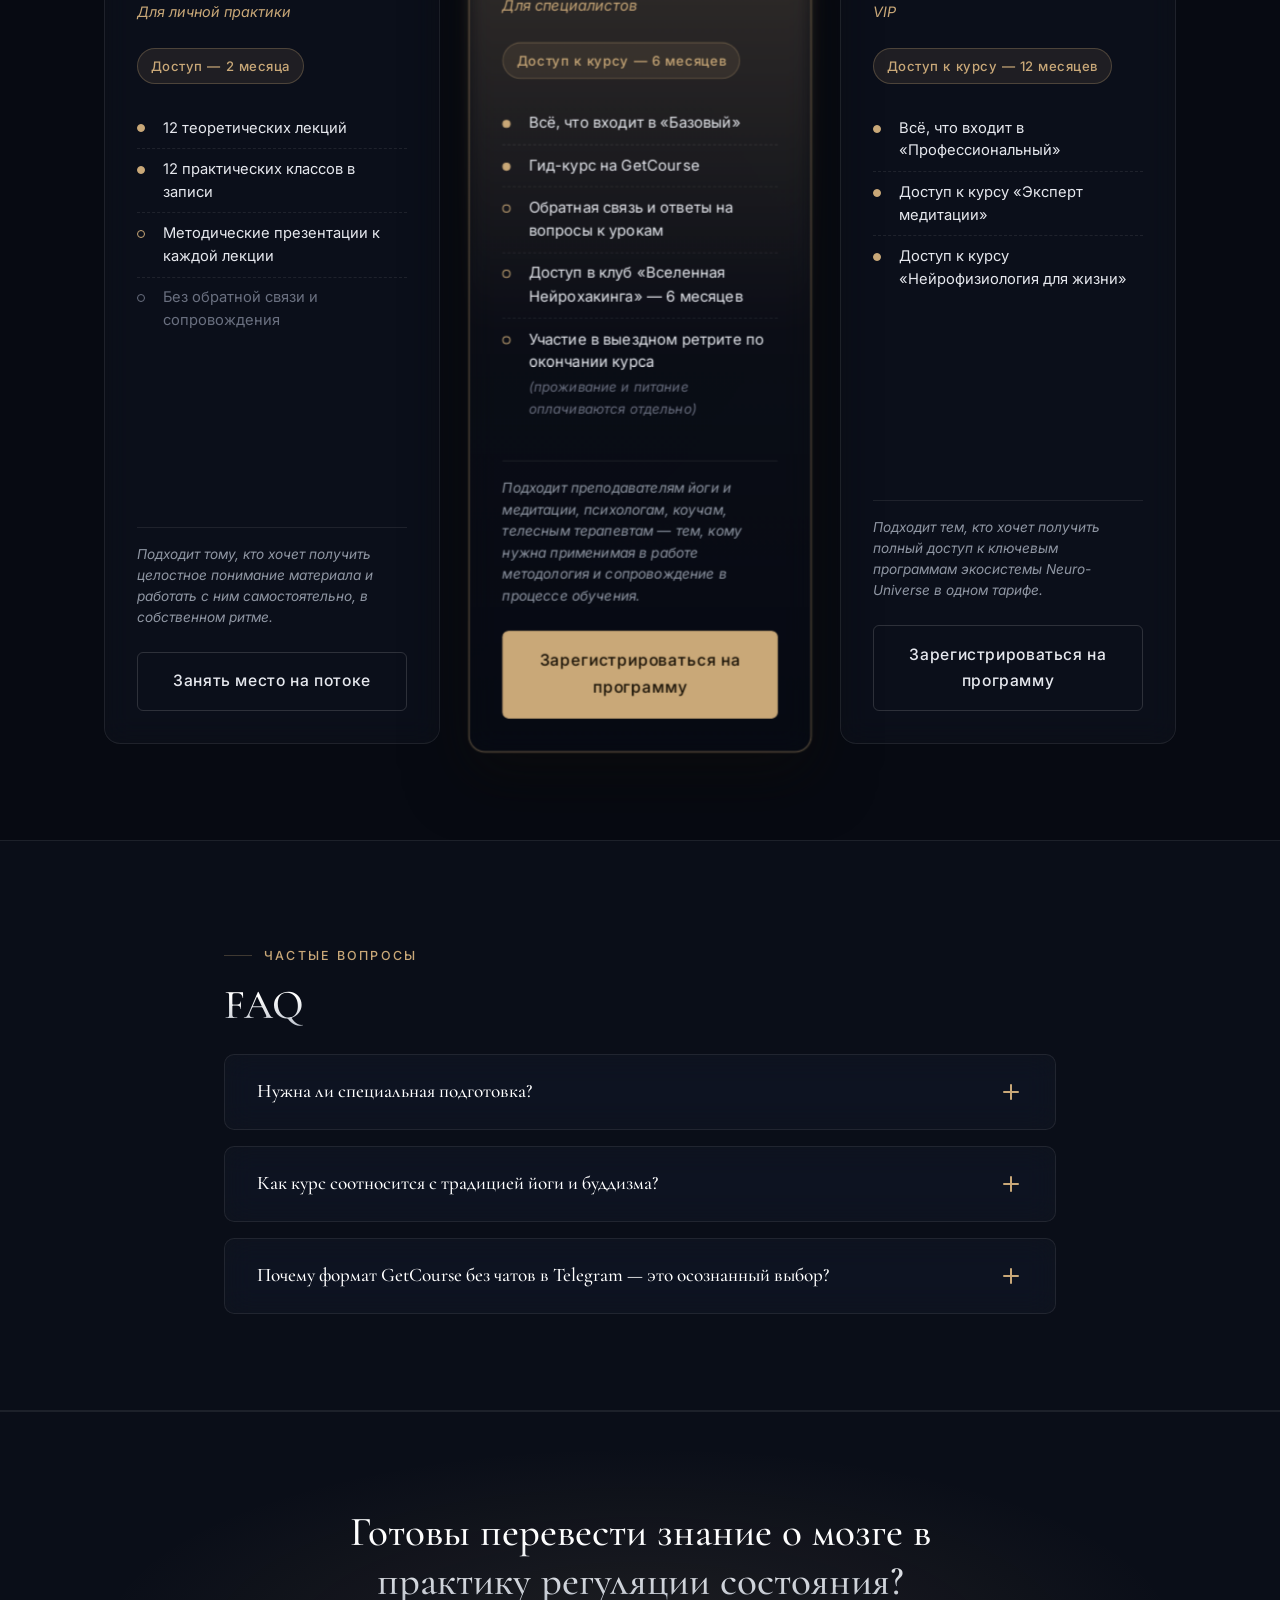
==== commit 7b555832: "Обновить тарифы: презентации, гид-курс, клуб и пакет VIP. Базовый — методические презентации; профес" ====
--- a/index.html
+++ b/index.html
@@ -730,7 +730,7 @@
           <div class="format__block">
             <h3 class="format__block-title">Платформа и материалы</h3>
             <div class="format__block-text">
-              <p>Обучение проходит в личном кабинете на платформе <strong>GetCourse</strong> — как и другие программы Neuro-Universe. Все материалы собраны в одном пространстве: видеолекции, практические занятия и методические PDF-конспекты по каждой теме. Теория и практика чередуются в ходе курса, а не вынесены в отдельные блоки.</p>
+              <p>Обучение проходит в личном кабинете на платформе <strong>GetCourse</strong> — как и другие программы Neuro-Universe. Все материалы собраны в одном пространстве: видеолекции, практические занятия и методические презентации к каждой лекции. Теория и практика чередуются в ходе курса, а не вынесены в отдельные блоки.</p>
               <p>Доступ к материалам — постоянный по продолжительности тарифа; возврат к лекциям и практикам возможен в любой момент в течение этого срока.</p>
             </div>
           </div>
@@ -759,7 +759,7 @@
       <div class="container">
         <span class="section__eyebrow">Тарифные планы</span>
         <h2 class="section__title">Выберите формат участия</h2>
-        <p class="section__lead">Три тарифа, выстроенных под разные задачи: личная практика, профессиональная интеграция или персональная работа с автором курса.</p>
+        <p class="section__lead">Три тарифа, выстроенных под разные задачи: личная практика, профессиональное сопровождение или полный доступ к экосистеме Neuro-Universe.</p>
 
         <div class="pricing__grid">
           <!-- Basic -->
@@ -770,8 +770,8 @@
             <ul class="tariff__features">
               <li class="tariff__feature tariff__feature--strong">12 теоретических лекций</li>
               <li class="tariff__feature tariff__feature--strong">12 практических классов в записи</li>
-              <li class="tariff__feature">Методические PDF-конспекты по каждой теме</li>
-              <li class="tariff__feature tariff__feature--muted">Без обратной связи и индивидуальных разборов</li>
+              <li class="tariff__feature">Методические презентации к каждой лекции</li>
+              <li class="tariff__feature tariff__feature--muted">Без обратной связи и сопровождения</li>
             </ul>
             <p class="tariff__fit">Подходит тому, кто хочет получить целостное понимание материала и работать с ним самостоятельно, в собственном ритме.</p>
             <a href="#" class="btn btn--ghost tariff__cta" data-tariff="basic">Занять место на потоке</a>
@@ -782,31 +782,30 @@
             <span class="tariff__badge">Рекомендовано для специалистов</span>
             <h3 class="tariff__name">Профессиональный</h3>
             <p class="tariff__tagline">Для специалистов</p>
-            <span class="tariff__access">Доступ — 4 месяца</span>
+            <span class="tariff__access">Доступ к курсу — 6 месяцев</span>
             <ul class="tariff__features">
-              <li class="tariff__feature tariff__feature--strong">Всё, что входит в Базовый</li>
-              <li class="tariff__feature">Матрица быстрых протоколов «состояние — техника — дозировка»</li>
-              <li class="tariff__feature">Цифровой дашборд в Notion для ведения практики</li>
-              <li class="tariff__feature">Обратная связь и ответы на вопросы к урокам на GetCourse</li>
+              <li class="tariff__feature tariff__feature--strong">Всё, что входит в «Базовый»</li>
+              <li class="tariff__feature tariff__feature--strong">Гид-курс на GetCourse</li>
+              <li class="tariff__feature">Обратная связь и ответы на вопросы к урокам</li>
+              <li class="tariff__feature">Доступ в клуб «Вселенная Нейрохакинга» — 6 месяцев</li>
+              <li class="tariff__feature">Участие в выездном ретрите по окончании курса <span class="tariff__feature-note">(проживание и питание оплачиваются отдельно)</span></li>
             </ul>
-            <p class="tariff__fit">Подходит преподавателям йоги и медитации, психологам, коучам, телесным терапевтам — тем, кому нужна применимая в работе методология.</p>
+            <p class="tariff__fit">Подходит преподавателям йоги и медитации, психологам, коучам, телесным терапевтам — тем, кому нужна применимая в работе методология и сопровождение в процессе обучения.</p>
             <a href="#" class="btn btn--primary tariff__cta" data-tariff="pro">Зарегистрироваться на программу</a>
           </article>
 
           <!-- All inclusive -->
           <article class="tariff">
             <h3 class="tariff__name">Всё включено</h3>
-            <p class="tariff__tagline">Персональный</p>
-            <span class="tariff__access">Доступ — 6 месяцев</span>
+            <p class="tariff__tagline">VIP</p>
+            <span class="tariff__access">Доступ к курсу — 12 месяцев</span>
             <ul class="tariff__features">
               <li class="tariff__feature tariff__feature--strong">Всё, что входит в «Профессиональный»</li>
-              <li class="tariff__feature tariff__feature--strong">Личный разбор вегетативной карты с Леонидом Кутузовым</li>
-              <li class="tariff__feature tariff__feature--strong">Настройка индивидуального респираторного протокола лично с автором</li>
-              <li class="tariff__feature">Оценка текущего тонуса вашей ВНС (показатели HRV и CO₂-толерантности)</li>
-              <li class="tariff__feature">Персональное методическое сопровождение и калибровка техник в процессе обучения</li>
+              <li class="tariff__feature tariff__feature--strong">Доступ к курсу «Эксперт медитации»</li>
+              <li class="tariff__feature tariff__feature--strong">Доступ к курсу «Нейрофизиология для жизни»</li>
             </ul>
-            <p class="tariff__fit">Подходит тем, кто работает на высокой нагрузке или имеет особые задачи, требующие тонкой персональной настройки, а также специалистам, для которых ценен прямой методический разбор с автором.</p>
-            <a href="#" class="btn btn--ghost tariff__cta" data-tariff="vip">Связаться с автором</a>
+            <p class="tariff__fit">Подходит тем, кто хочет получить полный доступ к ключевым программам экосистемы Neuro-Universe в одном тарифе.</p>
+            <a href="#" class="btn btn--ghost tariff__cta" data-tariff="vip">Зарегистрироваться на программу</a>
           </article>
         </div>
       </div>
@@ -830,7 +829,7 @@
               </svg>
             </summary>
             <div class="faq-item__body">
-              <p>Курс рассчитан на участников с разным уровнем опыта, но предполагает зрелое и взрослое отношение к материалу. Теоретическая часть выстроена от базовых физиологических понятий, поэтому она будет понятна и без медицинского или биологического образования — каждое сложное понятие вводится в контексте и подкрепляется визуальными материалами в конспектах.</p>
+              <p>Курс рассчитан на участников с разным уровнем опыта, но предполагает зрелое и взрослое отношение к материалу. Теоретическая часть выстроена от базовых физиологических понятий, поэтому она будет понятна и без медицинского или биологического образования — каждое сложное понятие вводится в контексте и подкрепляется методическими презентациями к лекциям.</p>
               <p>Полезным, хотя и не обязательным, будет предварительное знакомство с курсами <strong>«Нейрофизиология»</strong> и <strong>«Нейрофизиология медитации»</strong> — они дают общую карту нервной системы, на которой удобнее воспринимать прикладной материал. Если такого знакомства нет, курс остаётся полностью самодостаточным.</p>
               <p>Практические занятия встроены в ход курса и чередуются с лекциями. Программа начинается с диафрагмального дыхания и постепенно подходит к более сильным техникам, дозируя нагрузку. Если у вас есть подтверждённые медицинские состояния — артериальная гипертензия, эпилепсия, выраженное тревожное расстройство, беременность, недавние хирургические вмешательства, тяжёлая глаукома, — заранее проконсультируйтесь с лечащим врачом и сообщите о них при оформлении. Курс выстроен так, что интенсивные техники не являются обязательными, и существенная часть результата достигается на медленных, безопасных протоколах.</p>
             </div>
--- a/styles.css
+++ b/styles.css
@@ -1933,6 +1933,14 @@
   border-color: var(--faint);
 }
 
+.tariff__feature-note {
+  display: block;
+  margin-top: 0.2rem;
+  font-size: 0.82rem;
+  color: var(--faint);
+  font-style: italic;
+}
+
 .tariff__fit {
   font-size: 0.85rem;
   color: var(--muted);
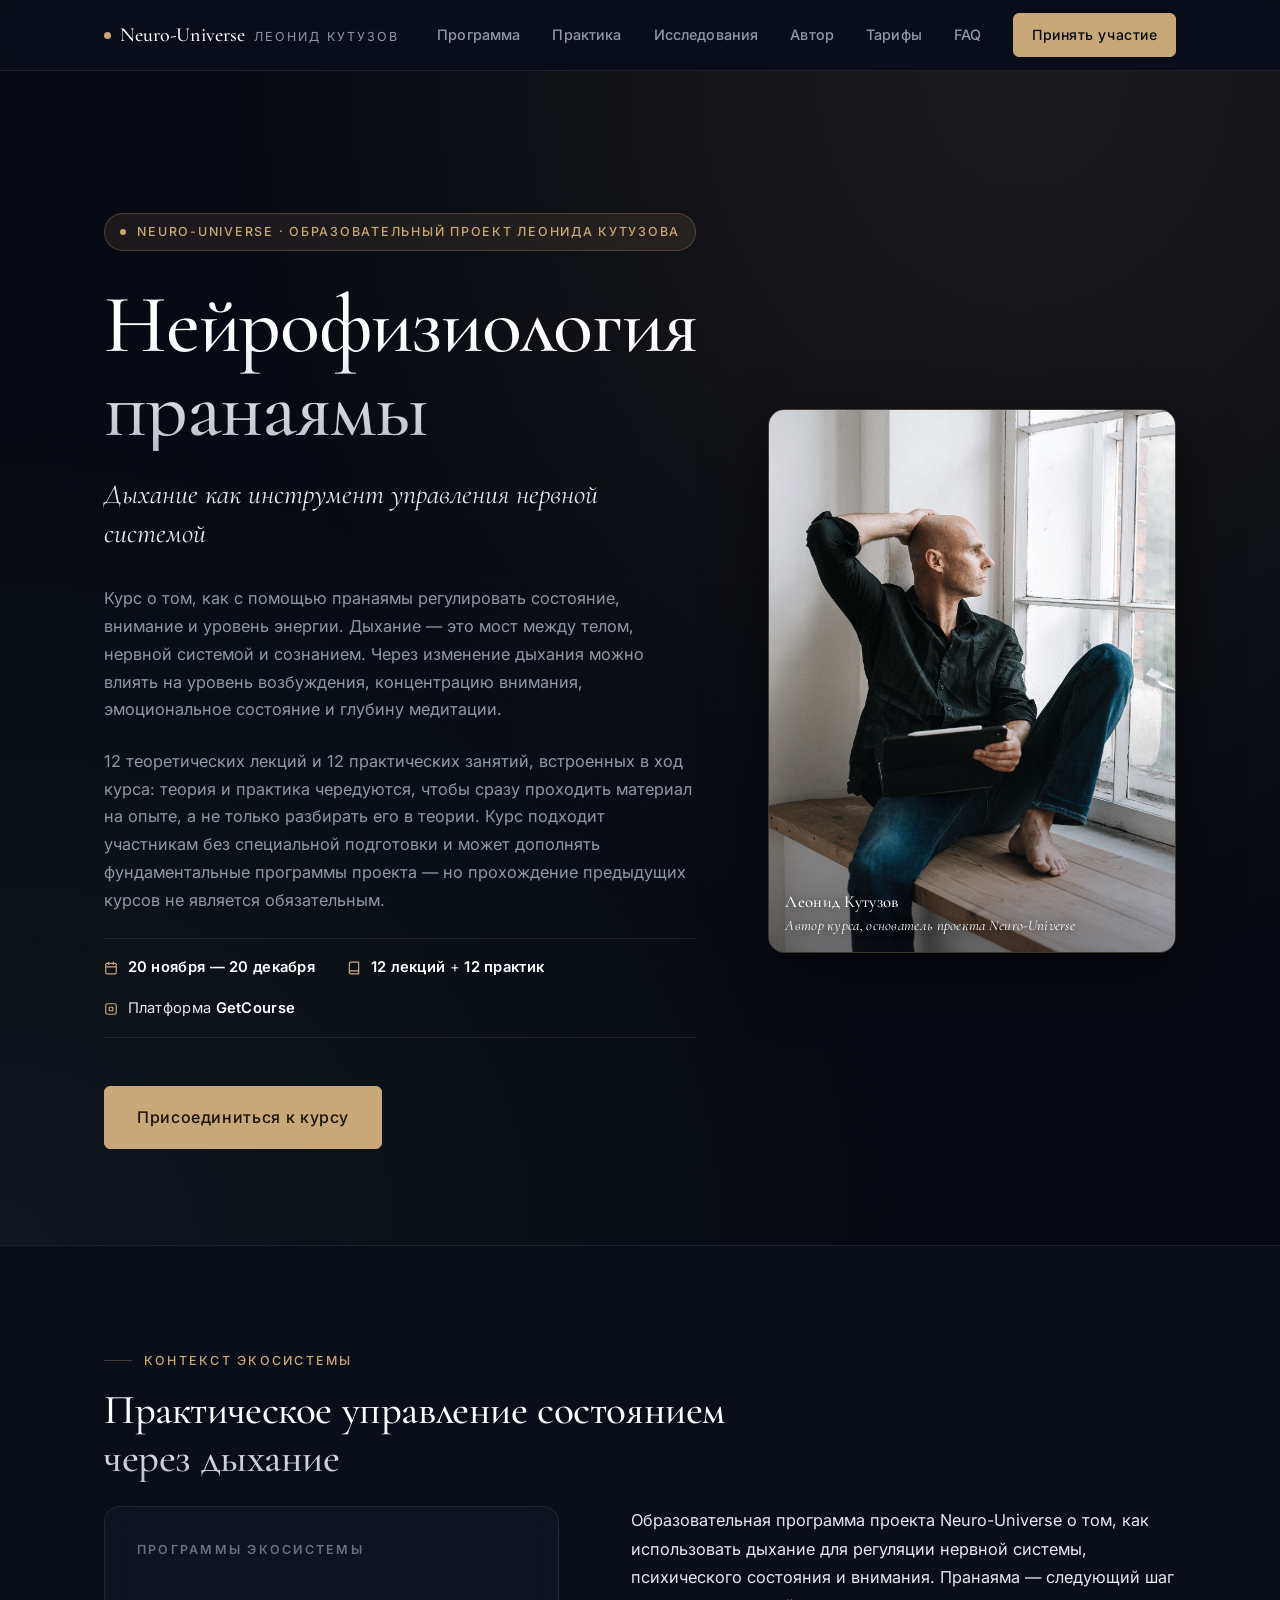
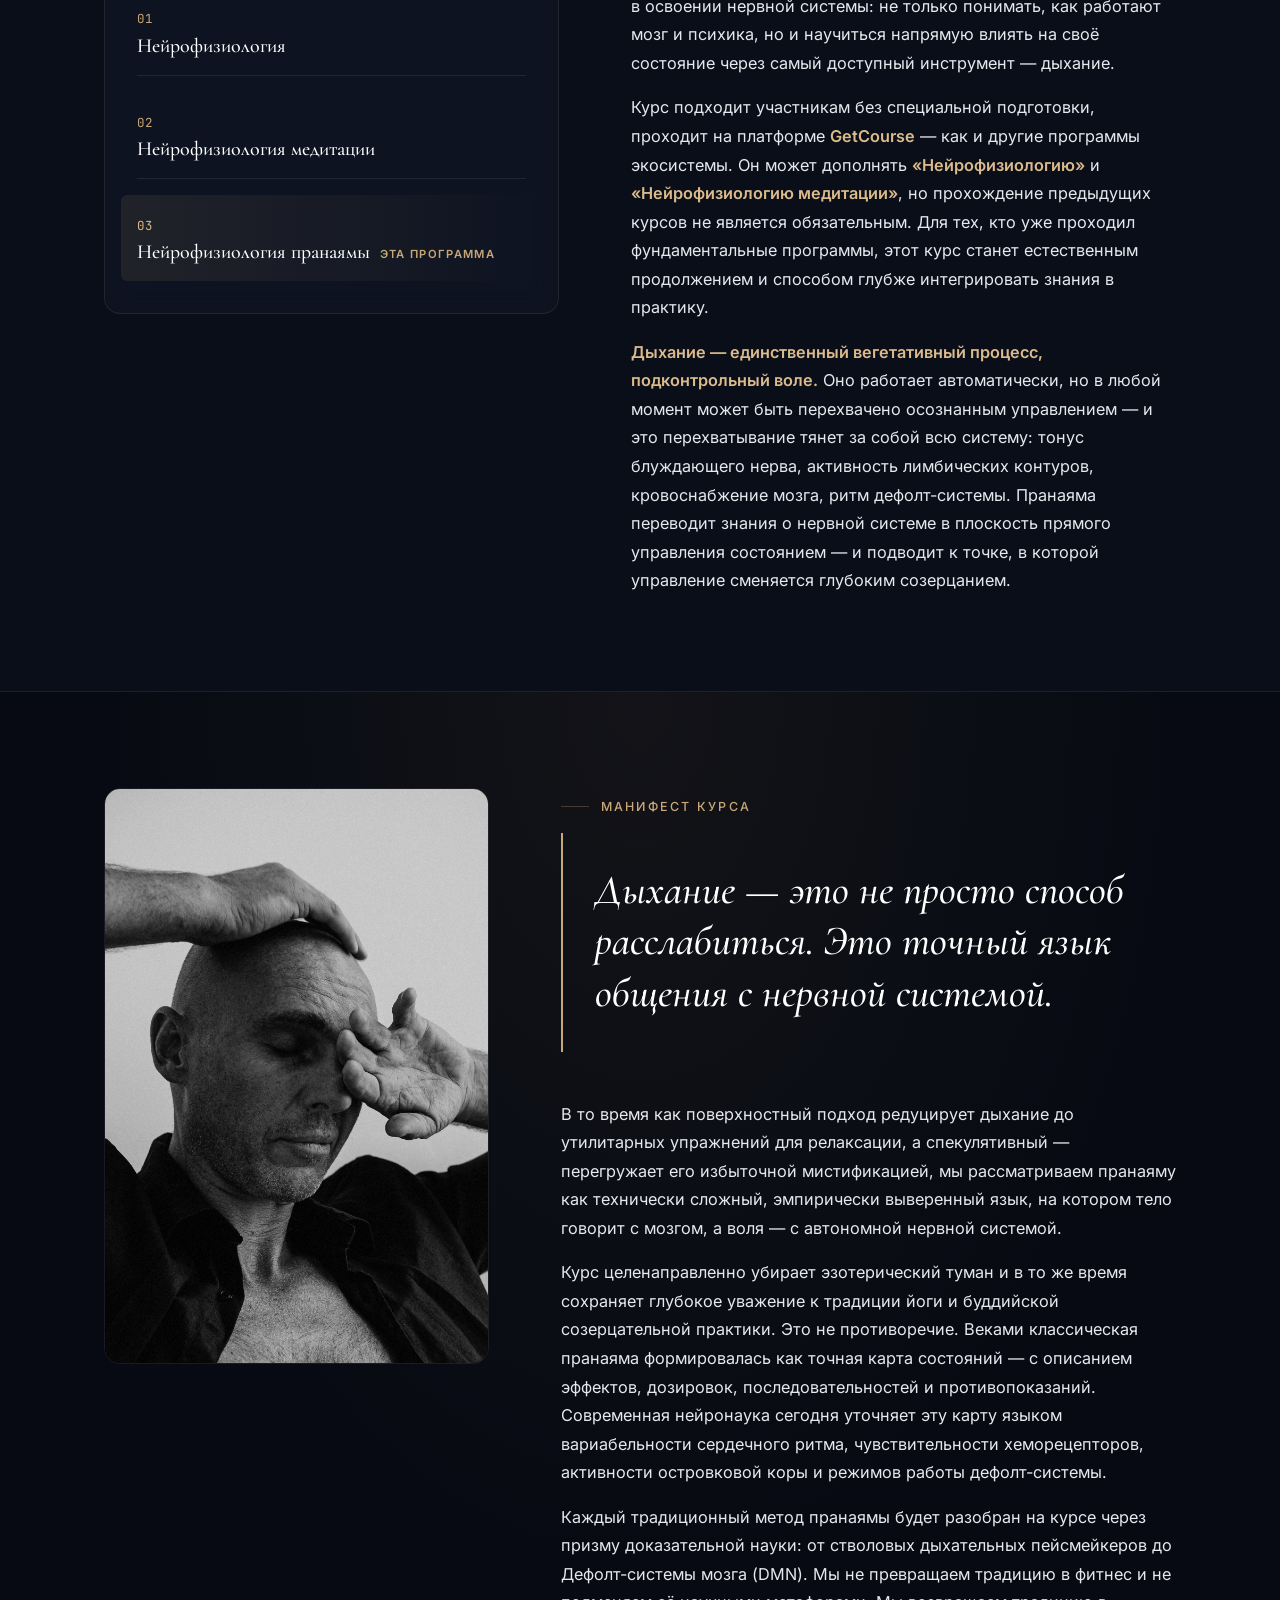
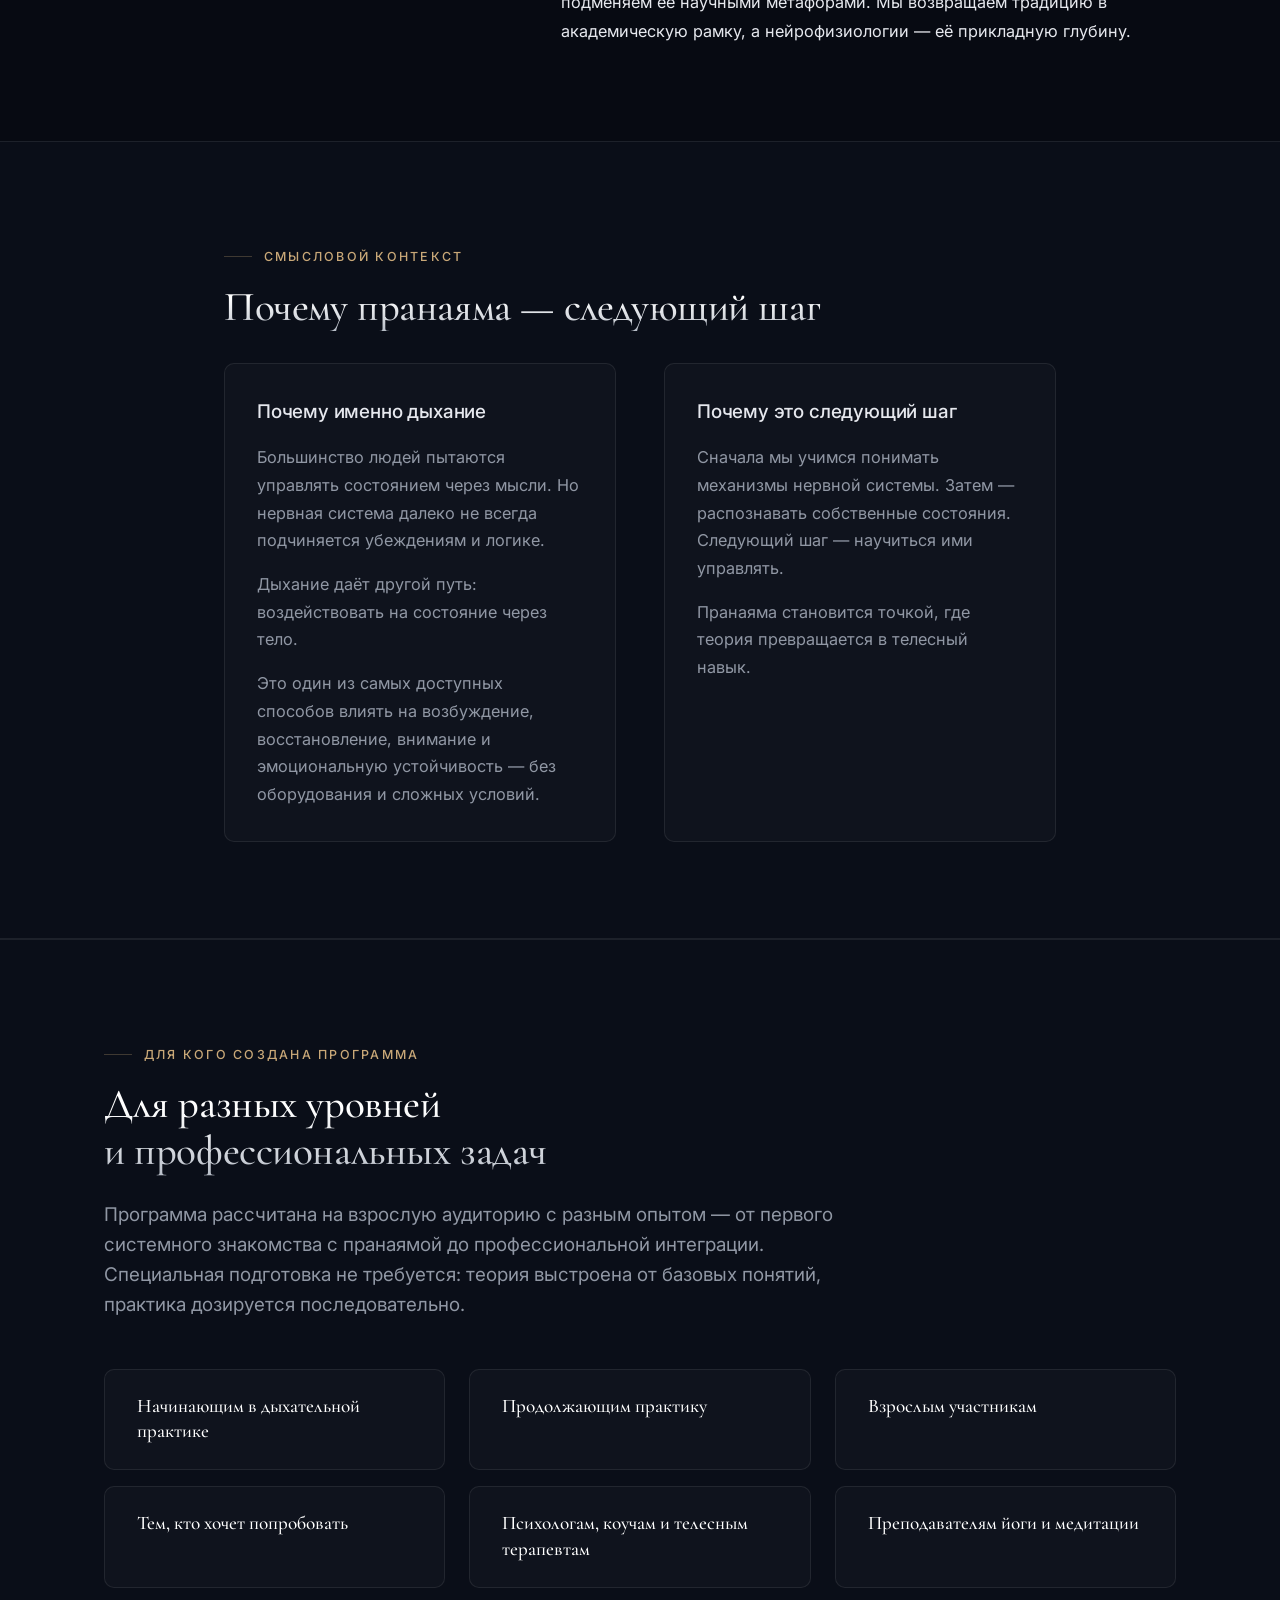
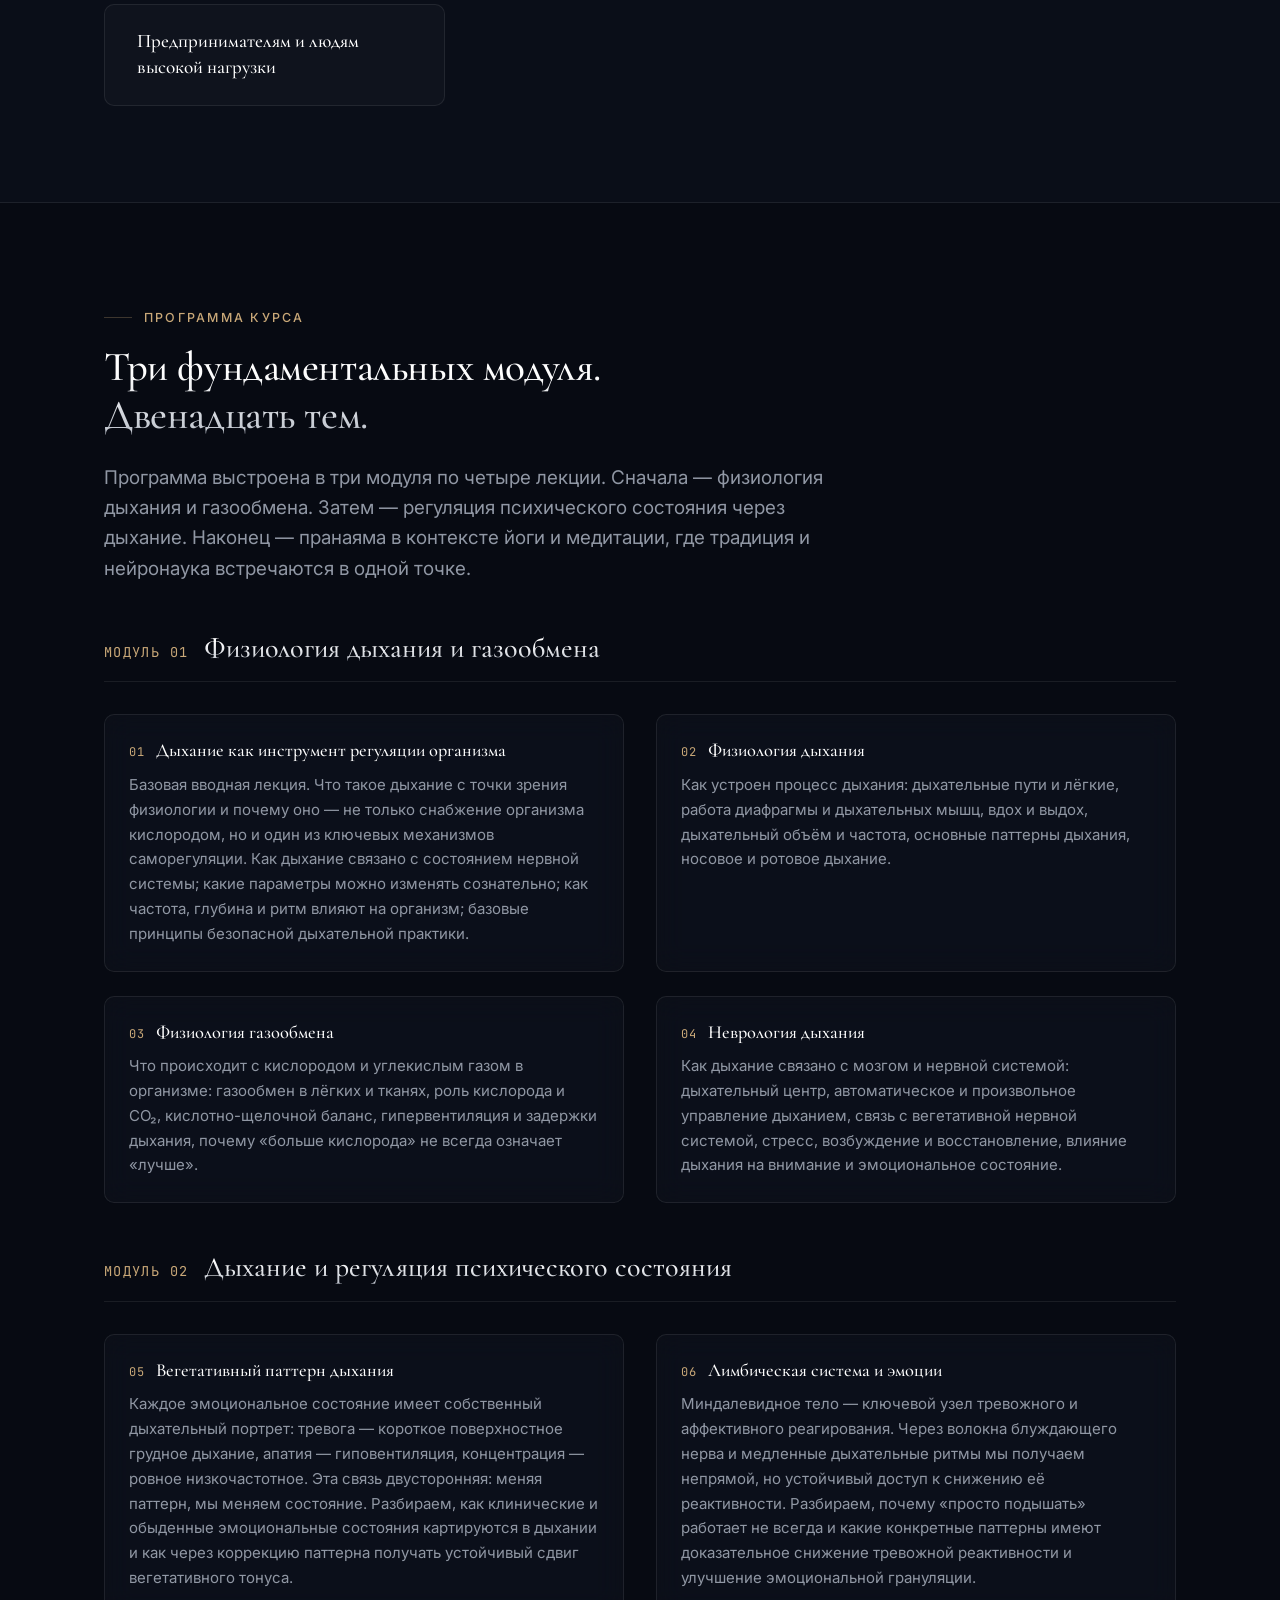
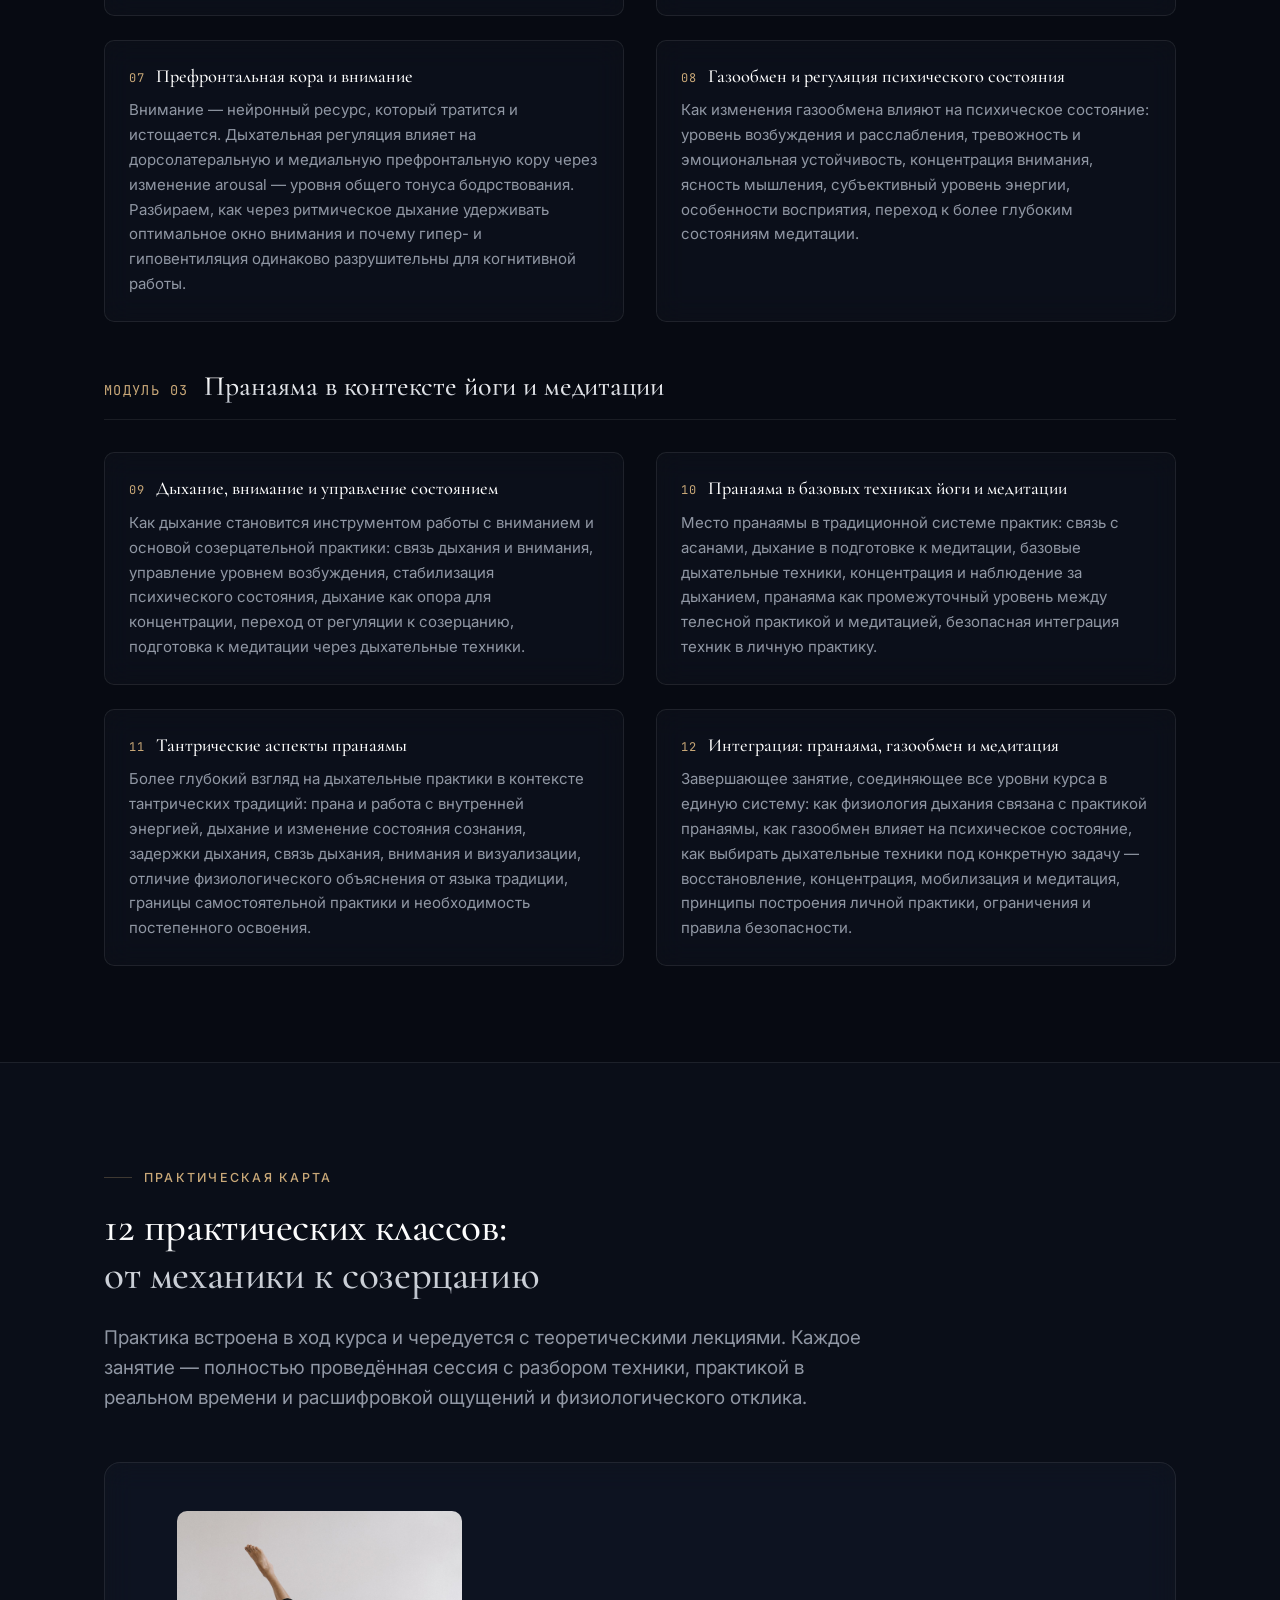
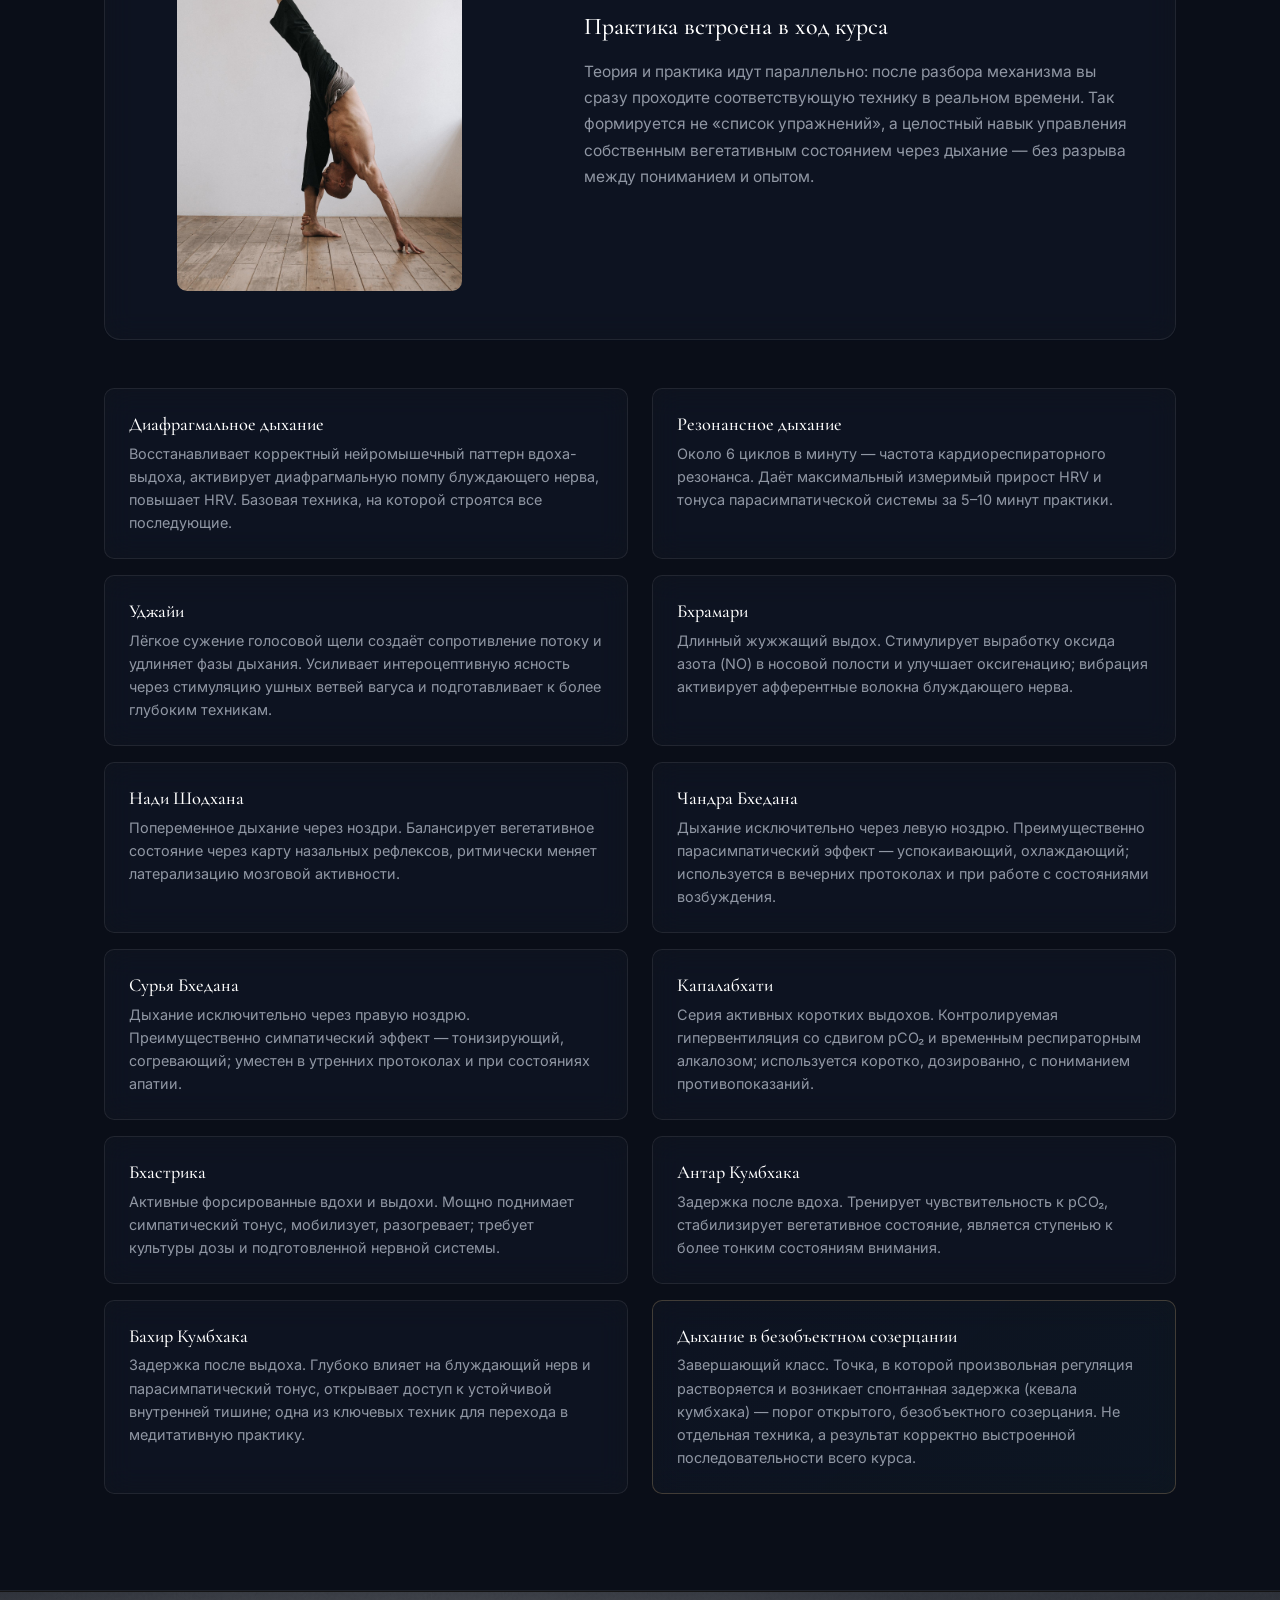
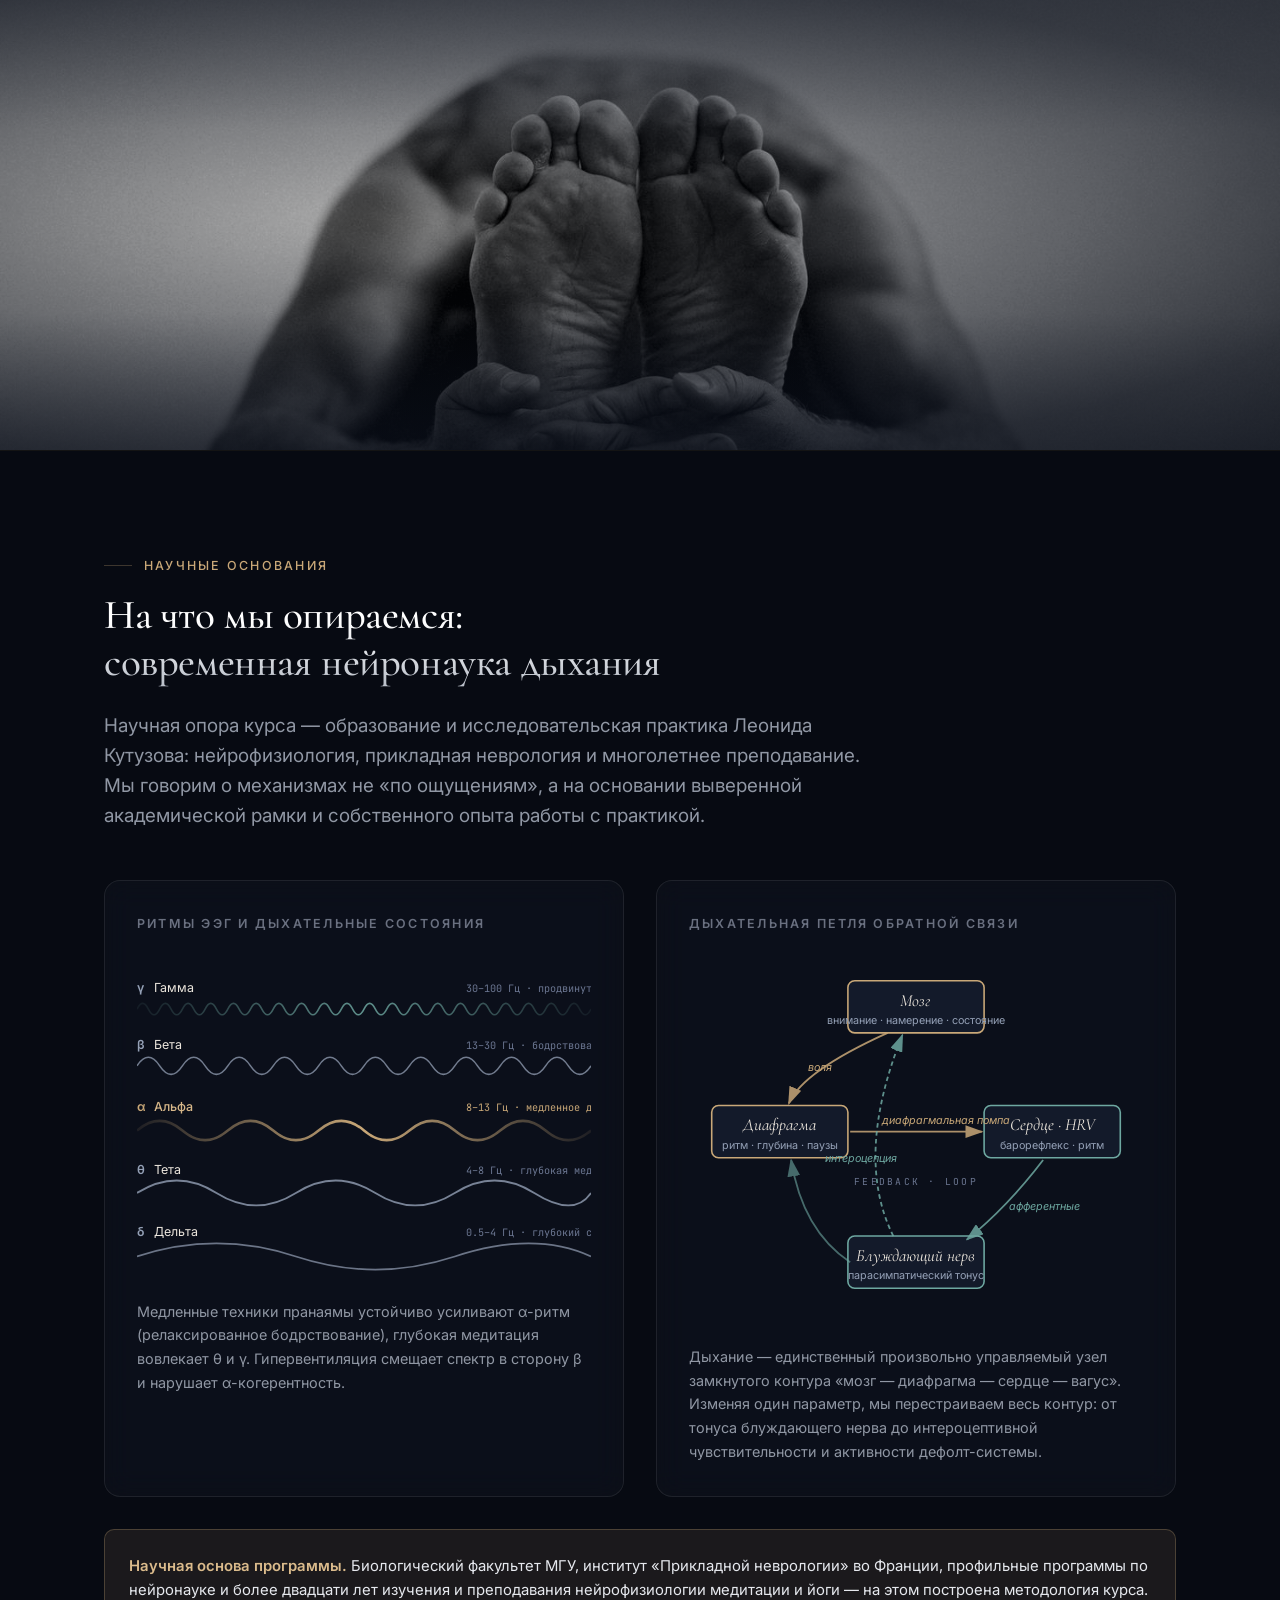
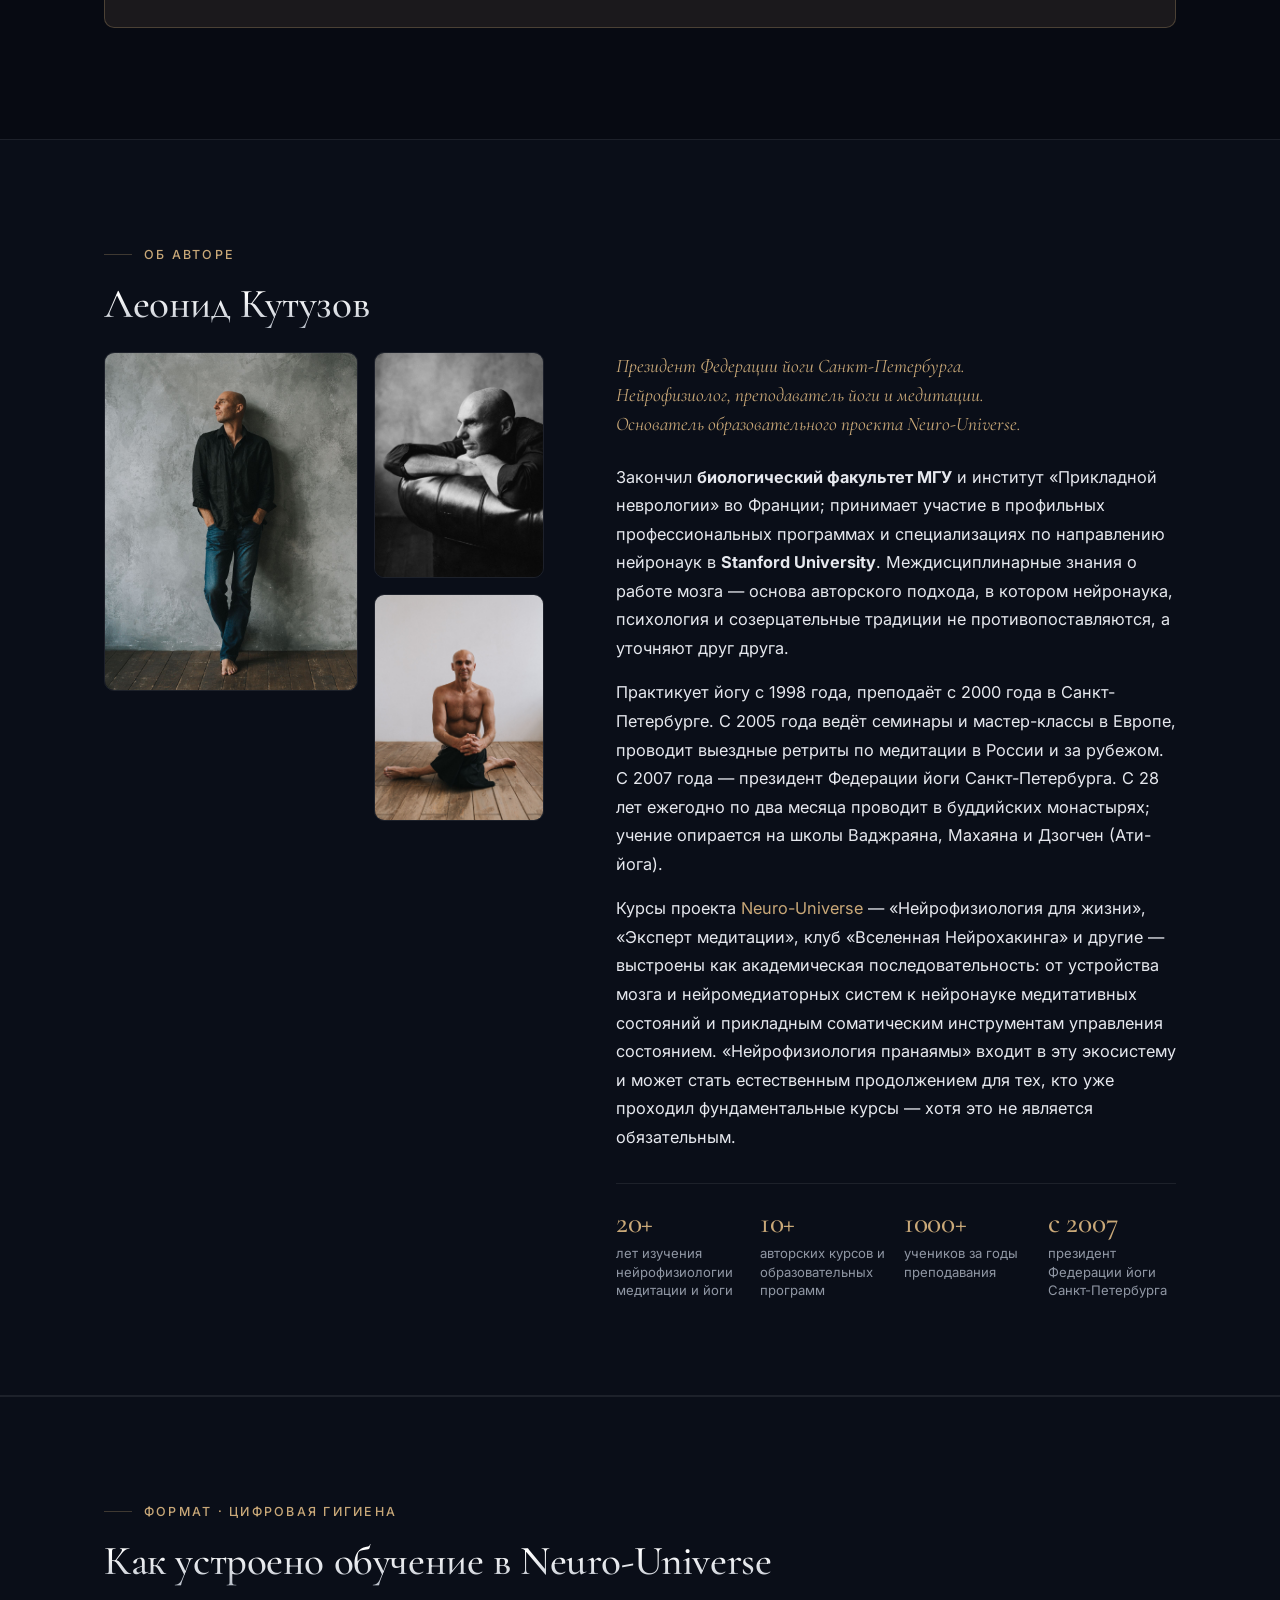
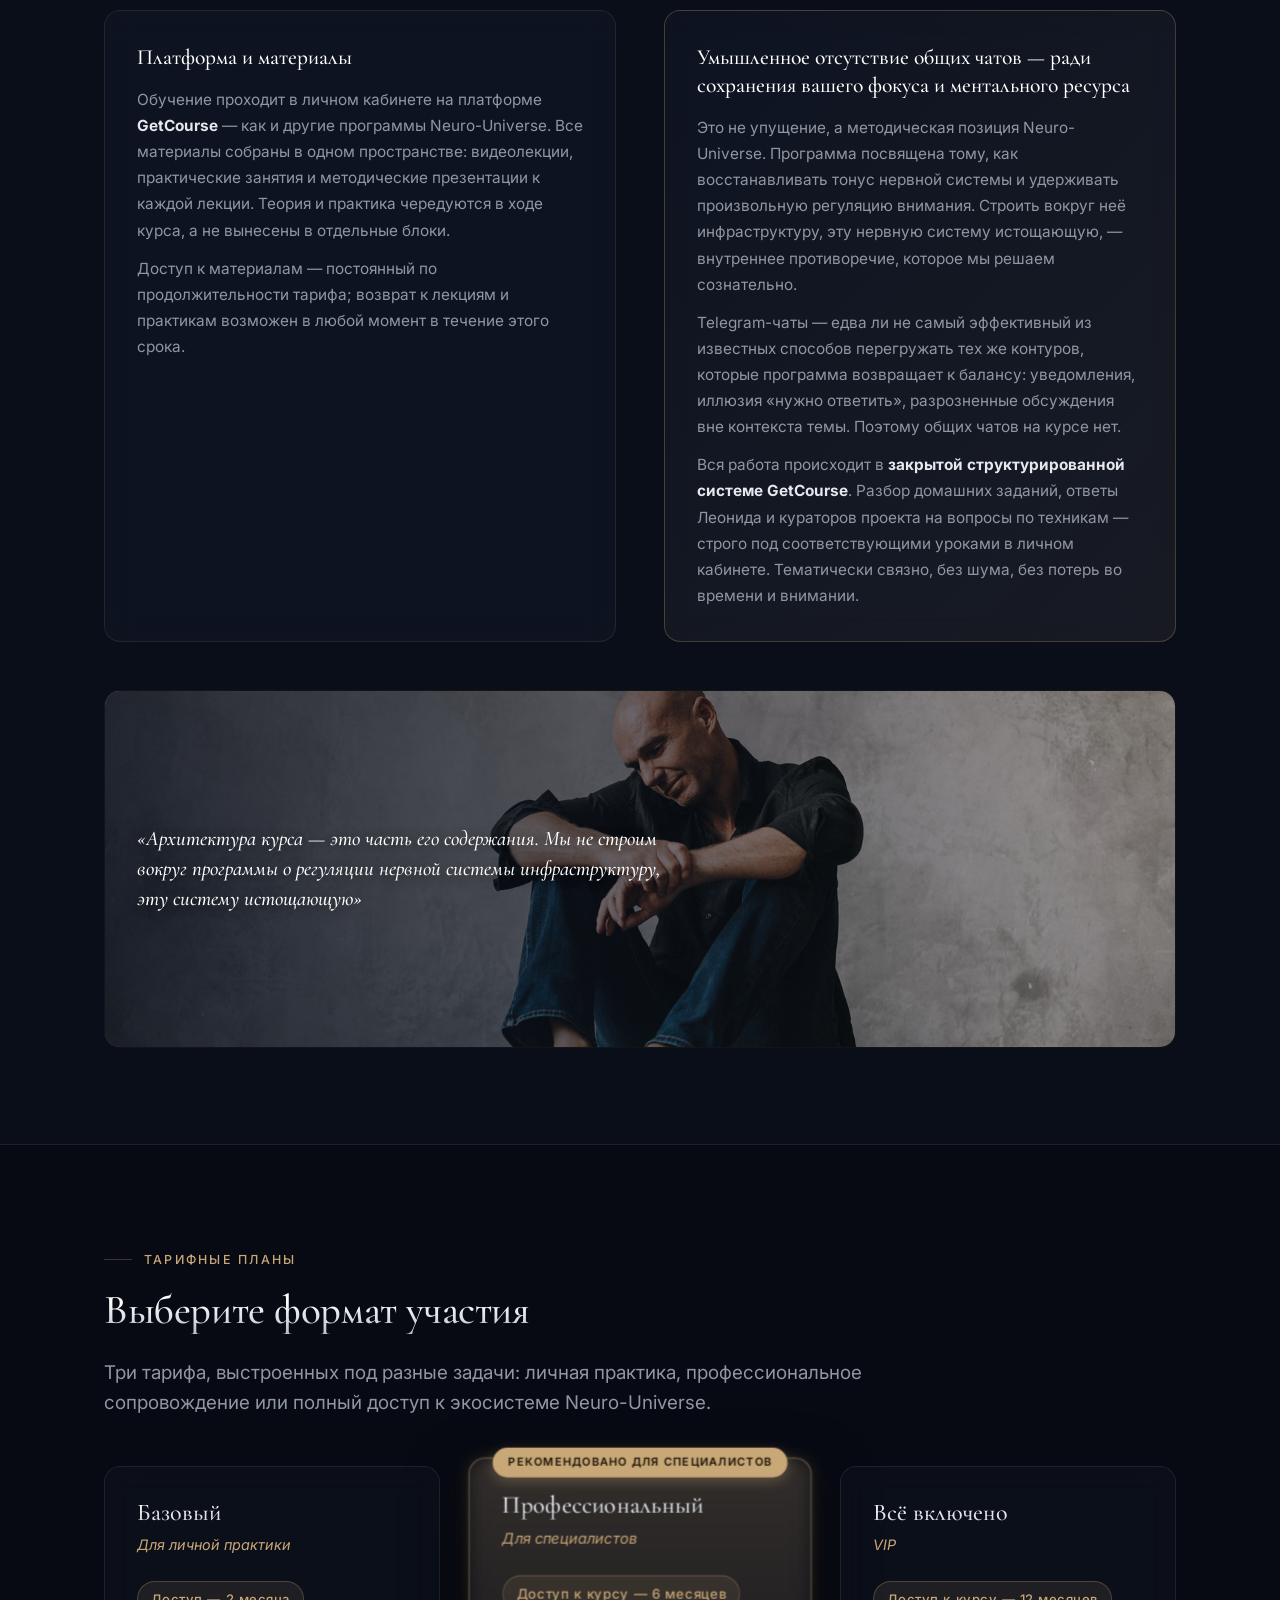
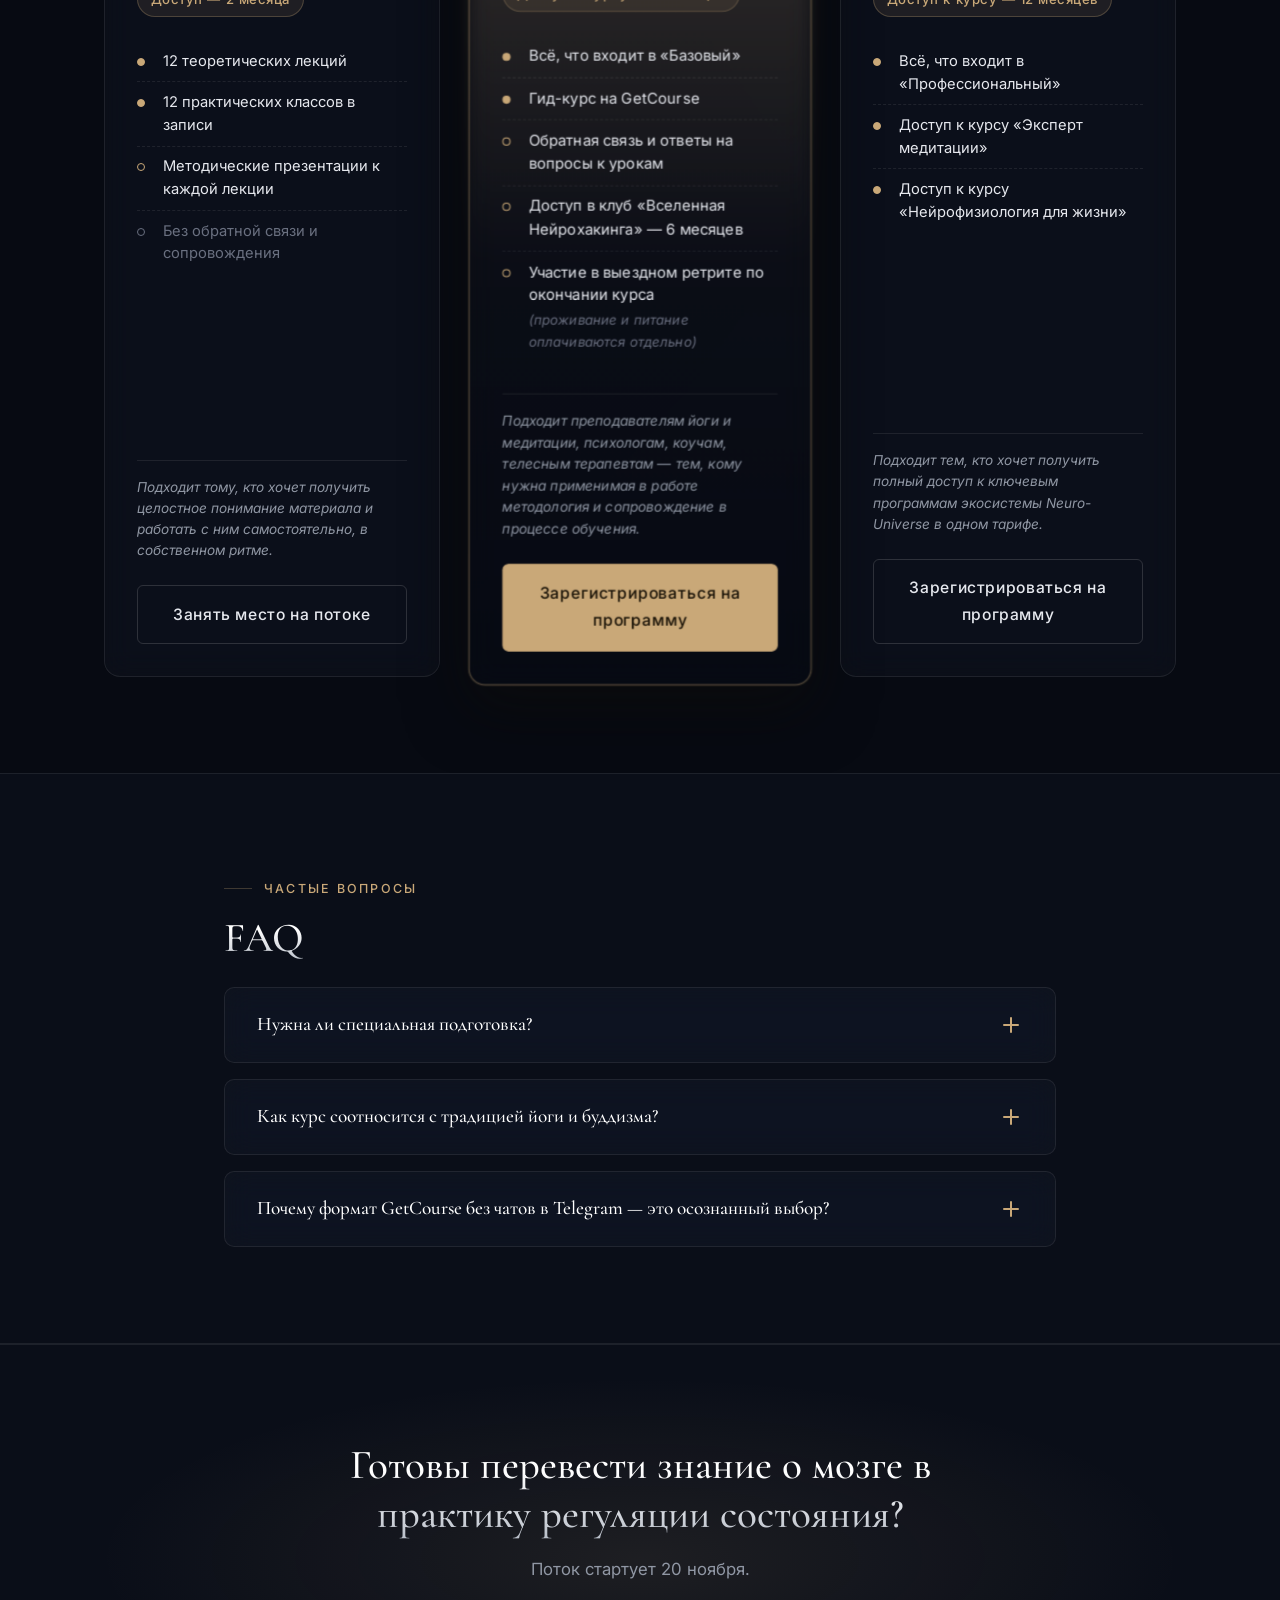
==== commit c85eea13: "Упростить hero: убрать ограничение мест и слово «соматический». Описание курса без отсылки к GetCour" ====
--- a/index.html
+++ b/index.html
@@ -11,7 +11,7 @@
   <meta property="og:type" content="website">
   <meta property="og:locale" content="ru_RU">
   <meta property="og:title" content="Нейрофизиология пранаямы — Леонид Кутузов">
-  <meta property="og:description" content="Дыхание как инструмент управления нервной системой. Образовательный курс проекта Neuro-Universe на GetCourse.">
+  <meta property="og:description" content="Дыхание как инструмент управления нервной системой. Курс проекта Neuro-Universe.">
   <meta property="og:site_name" content="Neuro-Universe">
   <meta property="og:url" content="https://utromaya-code.github.io/kutuzov-pranayama-landing/">
   <link rel="canonical" href="https://utromaya-code.github.io/kutuzov-pranayama-landing/">
@@ -93,7 +93,7 @@
           </p>
 
           <p class="hero__description">
-            Авторский образовательный курс на GetCourse о том, как с помощью пранаямы регулировать состояние, внимание и уровень энергии. Дыхание — это соматический мост между телом, нервной системой и сознанием. Через изменение дыхания можно влиять на уровень возбуждения, концентрацию внимания, эмоциональное состояние и глубину медитации.
+            Курс о том, как с помощью пранаямы регулировать состояние, внимание и уровень энергии. Дыхание — это мост между телом, нервной системой и сознанием. Через изменение дыхания можно влиять на уровень возбуждения, концентрацию внимания, эмоциональное состояние и глубину медитации.
           </p>
 
           <p class="hero__description hero__description--secondary">
@@ -126,7 +126,6 @@
 
           <div class="hero__cta">
             <a href="#pricing" class="btn btn--primary btn--large">Присоединиться к курсу</a>
-            <span class="hero__cta-note">Места ограничены академическим форматом группы</span>
           </div>
         </div>
 
@@ -881,7 +880,7 @@
     <section class="final-cta">
       <div class="container">
         <h2 class="final-cta__title">Готовы перевести знание о мозге в практику регуляции состояния?</h2>
-        <p class="final-cta__text">Поток стартует 20 ноября. Места ограничены академическим форматом группы.</p>
+        <p class="final-cta__text">Поток стартует 20 ноября.</p>
         <a href="#pricing" class="btn btn--primary btn--large">Присоединиться к курсу</a>
       </div>
     </section>
